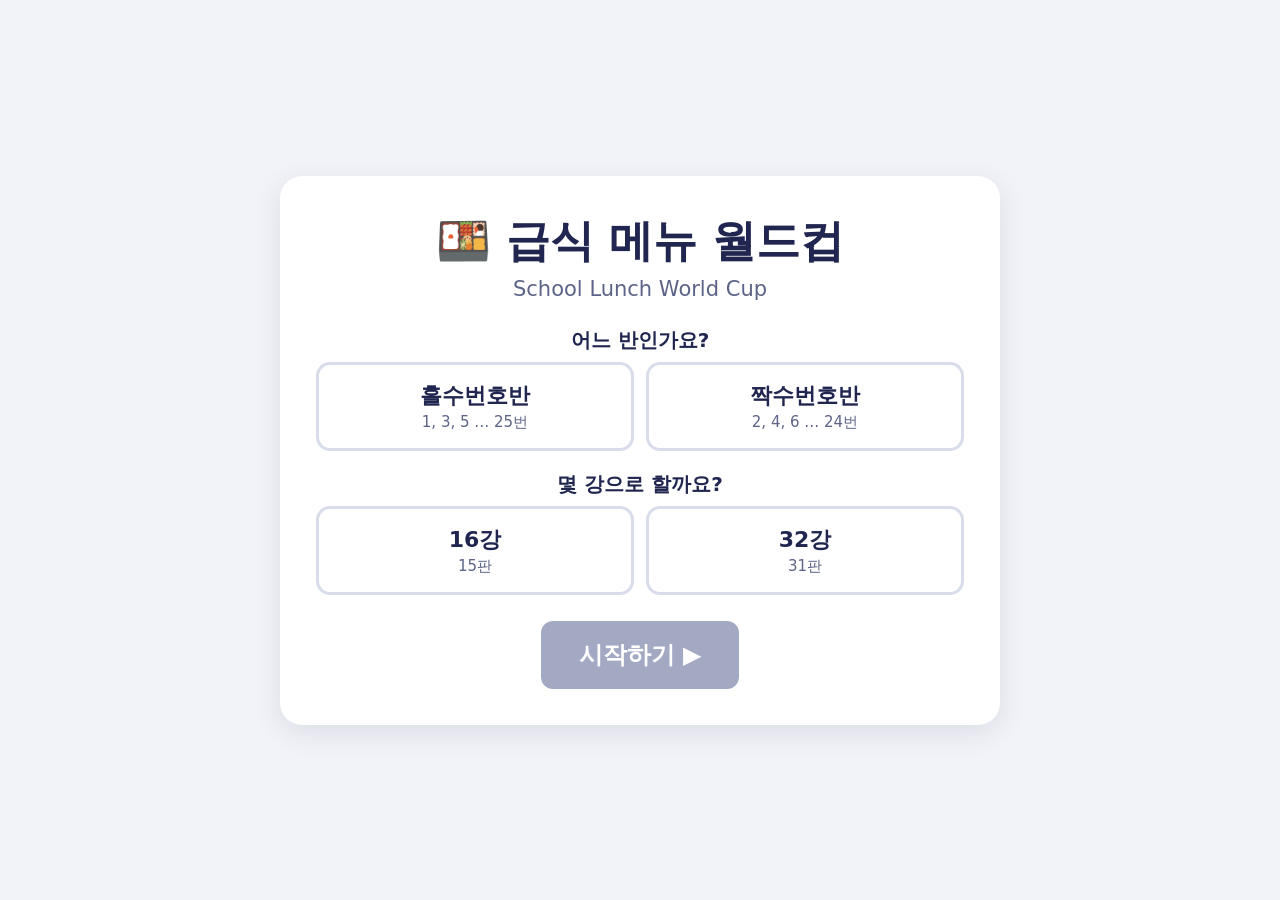
==== lunch-worldcup/index.html @ e03de7b4 "Add the school lunch world cup game Co-Authored-By: Claude Opus 5.5 <noreply@anthropic.com> Claude-S" ====
<!doctype html>
<html lang="ko">
<head>
<meta charset="utf-8">
<meta name="viewport" content="width=device-width, initial-scale=1">
<title>급식 메뉴 월드컵</title>
<style>
  :root {
    --bg: #f2f3f8; --card: #ffffff; --ink: #20264f; --muted: #5d6488; --line: #d9dcea;
    --primary: #343f7c; --accent: #f08a4b; --accent-soft: #fde9dc;
    --one: #2f9e77; --two: #e0662b; --rest: #cfd2df;
  }
  * { box-sizing: border-box; }
  html, body { height: 100%; margin: 0; }
  body {
    background: var(--bg); color: var(--ink);
    font-family: "Pretendard", "Apple SD Gothic Neo", "Malgun Gothic", "Noto Sans KR", system-ui, sans-serif;
  }
  button { font: inherit; color: inherit; cursor: pointer; }
  [hidden] { display: none !important; }
  .screen { min-height: 100vh; }
  .en { font-family: "Segoe UI", "Pretendard", system-ui, sans-serif; }

  .btn {
    padding: 12px 22px; border: 2px solid var(--line); border-radius: 12px;
    background: var(--card); font-weight: 700; font-size: 18px;
  }
  .btn:hover { border-color: var(--primary); }
  .btn:focus-visible, .chip:focus-visible, .food:focus-visible, .opt:focus-visible { outline: 4px solid var(--accent); outline-offset: 2px; }
  .btn.primary { background: var(--primary); border-color: var(--primary); color: #fff; }
  .btn.big { font-size: 24px; padding: 16px 36px; }
  .btn.small { font-size: 15px; padding: 7px 12px; border-radius: 9px; }
  .btn:disabled { opacity: .45; cursor: not-allowed; }

  /* 시작 화면 */
  #setup { display: flex; align-items: center; justify-content: center; padding: 24px; }
  .setup-box { width: min(720px, 100%); background: var(--card); border-radius: 22px; padding: 36px; box-shadow: 0 8px 28px rgba(32, 38, 79, .1); text-align: center; }
  .setup-box h1 { margin: 0; font-size: 44px; }
  .setup-box .tag { margin: 6px 0 26px; font-size: 21px; color: var(--muted); }
  .setup-q { margin: 20px 0 8px; font-weight: 800; font-size: 20px; }
  .opts { display: grid; grid-template-columns: 1fr 1fr; gap: 12px; }
  .opt { padding: 16px 10px; border: 3px solid var(--line); border-radius: 14px; background: var(--card); font-size: 22px; font-weight: 800; }
  .opt small { display: block; margin-top: 2px; font-size: 15px; font-weight: 500; color: var(--muted); }
  .opt.on { border-color: var(--primary); background: #e8eaf5; }
  .setup-go { margin-top: 26px; display: flex; gap: 12px; justify-content: center; flex-wrap: wrap; }

  /* 경기 화면 */
  #match { height: 100vh; min-height: 560px; display: grid; grid-template-rows: auto minmax(0, 1fr) auto; }
  .top { display: grid; grid-template-columns: 1fr auto 1fr; align-items: center; gap: 12px; padding: 12px 22px 4px; }
  .round { justify-self: start; padding: 7px 16px; border-radius: 999px; background: var(--primary); color: #fff; font-weight: 800; font-size: clamp(16px, 2.2vh, 22px); }
  .prompt { margin: 0; font-size: clamp(32px, 6.2vh, 62px); font-weight: 800; letter-spacing: -.5px; white-space: nowrap; }
  .tools { justify-self: end; display: flex; gap: 8px; }

  .arena { display: grid; grid-template-columns: minmax(0, 1fr) auto minmax(0, 1fr); align-items: stretch; gap: 14px; padding: 8px 22px; min-height: 0; }
  .food {
    display: flex; flex-direction: column; min-height: 0; padding: 0; overflow: hidden;
    border: 5px solid transparent; border-radius: 22px; background: var(--card);
    box-shadow: 0 6px 18px rgba(32, 38, 79, .1); transition: transform .15s, opacity .2s, border-color .15s;
  }
  .food:hover:not(:disabled) { border-color: var(--accent); }
  .food .pic { flex: 1; min-height: 0; display: flex; align-items: center; justify-content: center; background: var(--accent-soft); overflow: hidden; }
  .food .pic img { width: 100%; height: 100%; object-fit: cover; display: block; }
  .food .emoji { font-size: clamp(90px, 30vh, 300px); line-height: 1; }
  .food .names { padding: 8px 10px 10px; }
  .food .name-en { display: block; font-size: clamp(26px, 5vh, 48px); font-weight: 800; line-height: 1.15; }
  .food .name-ko { display: block; font-size: clamp(17px, 2.8vh, 26px); color: var(--muted); font-weight: 600; }
  .food.win { border-color: var(--accent); transform: scale(1.02); }
  .food.lose { opacity: .25; }
  .vs { align-self: center; font-size: clamp(26px, 5vh, 46px); font-weight: 900; color: var(--accent); }

  .saybar { text-align: center; font-size: clamp(18px, 3vh, 28px); font-weight: 800; padding: 2px 10px 8px; min-height: 1.6em; }
  .saybar .hint { color: var(--muted); font-weight: 600; }

  .score-area { background: var(--card); border-top: 1px solid var(--line); padding: 8px 22px 12px; }
  .score-head { display: flex; flex-wrap: wrap; gap: 4px 20px; justify-content: center; font-size: clamp(14px, 2vh, 18px); color: var(--muted); margin-bottom: 7px; }
  .score-head b { color: var(--ink); }
  .chips { display: grid; grid-auto-flow: column; grid-auto-columns: minmax(0, 1fr); gap: 7px; }
  .chip {
    position: relative; min-height: clamp(50px, 8.6vh, 78px); padding: 2px; border: 3px solid var(--line); border-radius: 12px;
    background: var(--card); font-weight: 800; display: flex; flex-direction: column; align-items: center; justify-content: center; line-height: 1.1;
  }
  .chip .no { font-size: clamp(21px, 3.8vh, 34px); }
  .chip .pts { font-size: clamp(12px, 1.8vh, 16px); font-weight: 600; color: var(--muted); }
  .chip.one { background: var(--one); border-color: var(--one); color: #fff; }
  .chip.two { background: var(--two); border-color: var(--two); color: #fff; }
  .chip.one .pts, .chip.two .pts { color: #fff; }
  .chip.rest { background: var(--rest); border-color: var(--rest); color: var(--muted); cursor: not-allowed; }

  /* 우승 메뉴 */
  #champion { display: flex; flex-direction: column; align-items: center; justify-content: center; gap: 10px; padding: 20px; text-align: center; }
  #champion .label { margin: 0; font-size: clamp(26px, 5vh, 44px); font-weight: 800; color: var(--accent); }
  #champion .big { font-size: clamp(120px, 38vh, 340px); line-height: 1.05; }
  #champion .pic { width: min(70vw, 620px); height: 48vh; border-radius: 22px; overflow: hidden; }
  #champion .pic img { width: 100%; height: 100%; object-fit: cover; display: block; }
  #champion h2 { margin: 0; font-size: clamp(40px, 8vh, 76px); }
  #champion .ko { margin: 0 0 14px; font-size: clamp(20px, 3.6vh, 32px); color: var(--muted); font-weight: 700; }

  /* 점수 결과 */
  #results { padding: 22px; max-width: 1040px; margin: 0 auto; }
  #results h1 { margin: 0; font-size: 38px; text-align: center; }
  .res-sub { text-align: center; color: var(--muted); font-size: 19px; margin: 4px 0 16px; }
  .podium { display: grid; grid-template-columns: 1fr 1.2fr 1fr; gap: 12px; align-items: end; margin-bottom: 18px; }
  .pod { background: var(--card); border-radius: 16px; padding: 14px 8px; text-align: center; box-shadow: 0 4px 14px rgba(32, 38, 79, .08); }
  .pod.first { background: var(--accent-soft); padding: 22px 8px; }
  .pod .rank { font-size: 20px; font-weight: 800; color: var(--muted); }
  .pod .who { font-size: 34px; font-weight: 900; margin: 3px 0; }
  .pod.first .who { font-size: 46px; }
  .pod .val { font-size: 18px; font-weight: 700; }
  .most { text-align: center; font-size: 21px; font-weight: 800; background: var(--card); border-radius: 12px; padding: 11px; margin-bottom: 14px; }
  table { width: 100%; border-collapse: collapse; background: var(--card); border-radius: 12px; overflow: hidden; font-size: 19px; }
  th, td { padding: 8px 10px; text-align: center; border-bottom: 1px solid var(--line); }
  th { background: var(--primary); color: #fff; font-size: 17px; }
  tr.zero td { color: var(--muted); }
  .res-go { display: flex; justify-content: center; gap: 12px; margin: 18px 0; flex-wrap: wrap; }
</style>
</head>
<body>

<section class="screen" id="setup">
  <div class="setup-box">
    <h1>🍱 급식 메뉴 월드컵</h1>
    <p class="tag en">School Lunch World Cup</p>
    <p class="setup-q">어느 반인가요?</p>
    <div class="opts" id="classOpts">
      <button type="button" class="opt" data-v="odd">홀수번호반<small>1, 3, 5 … 25번</small></button>
      <button type="button" class="opt" data-v="even">짝수번호반<small>2, 4, 6 … 24번</small></button>
    </div>
    <p class="setup-q">몇 강으로 할까요?</p>
    <div class="opts" id="sizeOpts">
      <button type="button" class="opt" data-v="16">16강<small>15판</small></button>
      <button type="button" class="opt" data-v="32">32강<small>31판</small></button>
    </div>
    <div class="setup-go">
      <button type="button" class="btn big" id="resumeBtn" hidden>이어서 하기</button>
      <button type="button" class="btn primary big" id="startBtn" disabled>시작하기 ▶</button>
    </div>
  </div>
</section>

<section class="screen" id="match" hidden>
  <header class="top">
    <div class="round" id="roundLabel"></div>
    <h1 class="prompt en">Which do you like more?</h1>
    <div class="tools">
      <button type="button" class="btn small" id="undoBtn">↩ 되돌리기</button>
      <button type="button" class="btn small" id="endBtn">결과 보기</button>
    </div>
  </header>
  <div>
    <div class="arena" style="height:calc(100% - 3.2em)">
      <button type="button" class="food" id="foodA"></button>
      <div class="vs en">VS</div>
      <button type="button" class="food" id="foodB"></button>
    </div>
    <div class="saybar en" id="saybar"></div>
  </div>
  <div class="score-area">
    <div class="score-head">
      <span><b>1번 누르기</b> 1점</span>
      <span><b>2번 누르기</b> 이유까지 2점</span>
      <span><b>3번 누르기</b> 취소</span>
      <span>회색 번호는 이번 판 쉬어요</span>
    </div>
    <div class="chips" id="chips"></div>
  </div>
</section>

<section class="screen" id="champion" hidden>
  <p class="label en">Our No. 1 lunch is…</p>
  <div id="champPic"></div>
  <h2 class="en" id="champName"></h2>
  <p class="ko" id="champKo"></p>
  <button type="button" class="btn primary big" id="toResults">점수 결과 보기 ▶</button>
</section>

<section class="screen" id="results" hidden>
  <h1>🏆 오늘의 점수</h1>
  <p class="res-sub" id="resSub"></p>
  <div class="podium" id="podium"></div>
  <div class="most" id="most"></div>
  <table>
    <thead><tr><th>순위</th><th>번호</th><th>총점</th><th>대답 횟수</th><th>이유까지 말한 횟수</th></tr></thead>
    <tbody id="scoreRows"></tbody>
  </table>
  <div class="res-go">
    <button type="button" class="btn big" id="backGame" hidden>◀ 게임으로 돌아가기</button>
    <button type="button" class="btn primary big" id="newGame">새 게임</button>
  </div>
</section>

<script>
/*
 * 메뉴 32개. img에 사진(파일 경로 또는 data: 주소)을 넣으면 이모지 대신 사진이 나온다.
 * school: 학교 급식표에 나온 메뉴인지 표시.
 */
const FOODS = [
  { en: 'jeyuk-bokkeum', ko: '제육볶음', emoji: '🥘', school: true },
  { en: 'sweet and sour pork', ko: '탕수육', emoji: '🍖', school: true },
  { en: 'pork cutlet', ko: '돈가스', emoji: '🍛', school: true },
  { en: 'grilled pork ribs', ko: '돼지갈비구이', emoji: '🍖', school: true },
  { en: 'jjimdak', ko: '찜닭', emoji: '🍗', school: true },
  { en: 'dakgalbi', ko: '닭갈비', emoji: '🍳', school: true },
  { en: 'samgyeopsal', ko: '삼겹살구이', emoji: '🥓', school: true },
  { en: 'bulgogi', ko: '불고기', emoji: '🥩', school: true },
  { en: 'hot wings', ko: '핫윙', emoji: '🌶️', school: true },
  { en: 'pa-dak', ko: '파닭', emoji: '🍗', school: true },
  { en: 'jajangmyeon', ko: '자장면', emoji: '🍜', school: true },
  { en: 'jjamppong', ko: '짬뽕', emoji: '🍲', school: true },
  { en: 'malatang', ko: '마라탕', emoji: '🥵', school: true },
  { en: 'rosé pasta', ko: '로제스파게티', emoji: '🍝', school: true },
  { en: 'rice noodles', ko: '쌀국수', emoji: '🍜', school: true },
  { en: 'jjolmyeon', ko: '쫄면', emoji: '🍜', school: true },
  { en: 'kimchi fried rice', ko: '김치볶음밥', emoji: '🍚', school: true },
  { en: 'curry rice', ko: '카레라이스', emoji: '🍛', school: true },
  { en: 'bibimbap', ko: '비빔밥', emoji: '🥗', school: true },
  { en: 'cheese tteokbokki', ko: '치즈떡볶이', emoji: '🧀', school: true },
  { en: 'rice cake skewers', ko: '떡꼬치', emoji: '🍡', school: true },
  { en: 'fried dumplings', ko: '군만두', emoji: '🥟', school: true },
  { en: 'guobaorou', ko: '꿔바로우', emoji: '🍤', school: true },
  { en: 'mala xiangguo', ko: '마라샹궈', emoji: '🔥', school: true },
  { en: 'gambas', ko: '감바스', emoji: '🍤', school: true },
  { en: 'ice cream', ko: '아이스크림', emoji: '🍨', school: true },
  { en: 'pizza', ko: '피자', emoji: '🍕', school: false },
  { en: 'hamburger', ko: '햄버거', emoji: '🍔', school: false },
  { en: 'fried chicken', ko: '프라이드치킨', emoji: '🍗', school: false },
  { en: 'ramyeon', ko: '라면', emoji: '🍜', school: false },
  { en: 'sushi', ko: '초밥', emoji: '🍣', school: false },
  { en: 'tanghulu', ko: '탕후루', emoji: '🍓', school: false },
];

const STORE_KEY = 'lunch_worldcup_v1';
const MAX_NO = 25;
const SHOW_MS = 1300; // 고른 뒤 "I like ~ more!"를 보여 주는 시간

const $ = s => document.querySelector(s);
const $$ = s => [...document.querySelectorAll(s)];
const esc = s => String(s).replace(/[&<>"']/g, c => ({ '&': '&amp;', '<': '&lt;', '>': '&gt;', '"': '&quot;', "'": '&#39;' }[c]));

function shuffle(list) {
  const a = [...list];
  for (let i = a.length - 1; i > 0; i--) {
    const j = Math.floor(Math.random() * (i + 1));
    [a[i], a[j]] = [a[j], a[i]];
  }
  return a;
}

const setup = { cls: null, size: null };
let S = null;        // 진행 중인 게임
let history = [];    // 되돌리기용 이전 상태
let busy = false;    // 고른 뒤 다음 판으로 넘어가는 중

function newGame() {
  const numbers = [];
  for (let n = setup.cls === 'odd' ? 1 : 2; n <= MAX_NO; n += 2) numbers.push(n);
  const all = shuffle(FOODS.map((_, i) => i));
  return {
    cls: setup.cls, size: Number(setup.size), numbers,
    current: all.slice(0, Number(setup.size)), // 이번 라운드 후보 (둘씩 대결)
    index: 0,            // 이번 라운드의 몇 번째 판인지 (0부터)
    winners: [],         // 다음 라운드로 올라간 후보
    pick: null,          // 이번 판 점수 { no, pts }
    resting: null,       // 이번 판 쉬는 번호
    log: [],             // 지난 판 점수 [{ no, pts }]
    champion: null,
  };
}

function save() {
  try { localStorage.setItem(STORE_KEY, JSON.stringify(S)); } catch (e) { /* 저장 못 해도 진행 */ }
}
function load() {
  try {
    const v = JSON.parse(localStorage.getItem(STORE_KEY));
    return v && Array.isArray(v.current) && Array.isArray(v.numbers) ? v : null;
  } catch (e) { return null; }
}
function clearSave() {
  try { localStorage.removeItem(STORE_KEY); } catch (e) { /* 무시 */ }
}
const snapshot = () => JSON.stringify(S);

function show(id) {
  ['setup', 'match', 'champion', 'results'].forEach(x => { $('#' + x).hidden = x !== id; });
  window.scrollTo(0, 0);
}

function roundName(n) {
  return n === 2 ? '결승' : n === 4 ? '4강' : `${n}강`;
}

function picHtml(f) {
  return f.img
    ? `<img src="${esc(f.img)}" alt="${esc(f.ko)}">`
    : `<span class="emoji" aria-hidden="true">${f.emoji}</span>`;
}

function renderFood(el, f) {
  el.className = 'food';
  el.disabled = false;
  el.setAttribute('aria-label', `${f.en}, ${f.ko}`);
  el.innerHTML = `<span class="pic">${picHtml(f)}</span>
    <span class="names"><span class="name-en en">${esc(f.en)}</span><span class="name-ko">${esc(f.ko)}</span></span>`;
}

function totals() {
  const t = new Map(S.numbers.map(n => [n, { no: n, score: 0, answers: 0, reasons: 0 }]));
  S.log.forEach(x => {
    const r = t.get(x.no);
    r.score += x.pts;
    r.answers += 1;
    if (x.pts === 2) r.reasons += 1;
  });
  return t;
}

function renderChips() {
  const t = totals();
  const box = $('#chips');
  box.innerHTML = S.numbers.map(n => {
    const picked = S.pick && S.pick.no === n ? S.pick.pts : 0;
    const rest = S.resting === n;
    const now = t.get(n).score + picked;
    const cls = rest ? 'rest' : picked === 1 ? 'one' : picked === 2 ? 'two' : '';
    const note = rest ? '쉼' : picked ? `+${picked}점` : `${now}점`;
    return `<button type="button" class="chip ${cls}" data-no="${n}" aria-disabled="${rest}">
      <span class="no">${n}</span><span class="pts">${note}</span></button>`;
  }).join('');
}

function renderMatch() {
  const n = S.current.length;
  $('#roundLabel').textContent = n === 2 ? '결승' : `${roundName(n)} ${S.index + 1}/${n / 2}`;
  renderFood($('#foodA'), FOODS[S.current[S.index * 2]]);
  renderFood($('#foodB'), FOODS[S.current[S.index * 2 + 1]]);
  $('#saybar').innerHTML = '<span class="hint">I like ___ more because it\'s ___.</span>';
  $('#undoBtn').disabled = history.length === 0;
  renderChips();
  show('match');
}

/** 번호 칸: 1점 → 2점 → 취소. 다른 번호를 누르면 그 번호로 바뀜 */
$('#chips').addEventListener('click', e => {
  const b = e.target.closest('.chip');
  if (!b || busy) return;
  const no = Number(b.dataset.no);
  if (no === S.resting) return;
  history.push(snapshot());
  if (!S.pick || S.pick.no !== no) S.pick = { no, pts: 1 };
  else if (S.pick.pts === 1) S.pick = { no, pts: 2 };
  else S.pick = null;
  $('#undoBtn').disabled = false;
  save();
  renderChips();
});

function choose(side) {
  if (busy) return;
  busy = true;
  history.push(snapshot());
  const pos = S.index * 2 + side;
  const food = FOODS[S.current[pos]];
  const [win, lose] = side === 0 ? [$('#foodA'), $('#foodB')] : [$('#foodB'), $('#foodA')];
  win.classList.add('win');
  lose.classList.add('lose');
  win.disabled = lose.disabled = true;
  $('#saybar').textContent = `I like ${food.en} more!`;

  S.winners.push(S.current[pos]);
  const scorer = S.pick;
  if (scorer) S.log.push(scorer);
  S.resting = scorer ? scorer.no : null;
  S.pick = null;
  S.index += 1;
  if (S.index * 2 >= S.current.length) {
    if (S.winners.length === 1) S.champion = S.winners[0];
    else { S.current = shuffle(S.winners); S.winners = []; S.index = 0; }
  }
  save();
  setTimeout(() => {
    busy = false;
    if (S.champion !== null) renderChampion();
    else renderMatch();
  }, SHOW_MS);
}
$('#foodA').addEventListener('click', () => choose(0));
$('#foodB').addEventListener('click', () => choose(1));

$('#undoBtn').addEventListener('click', () => {
  if (busy || !history.length) return;
  S = JSON.parse(history.pop());
  save();
  renderMatch();
});

function renderChampion() {
  const f = FOODS[S.champion];
  $('#champPic').className = f.img ? 'pic' : 'big';
  $('#champPic').innerHTML = picHtml(f);
  $('#champName').textContent = f.en;
  $('#champKo').textContent = f.ko;
  show('champion');
}

/** 동점이면 같은 등수 (1, 1, 3 …) */
function ranked() {
  const rows = [...totals().values()].sort((a, b) => b.score - a.score || b.answers - a.answers || a.no - b.no);
  rows.forEach((r, i) => {
    const prev = rows[i - 1];
    r.rank = prev && prev.score === r.score ? prev.rank : i + 1;
  });
  return rows;
}

function renderResults(fromGame) {
  const rows = ranked();
  const champ = S.champion !== null ? FOODS[S.champion] : null;
  $('#resSub').textContent = `${S.cls === 'odd' ? '홀수번호반' : '짝수번호반'} · ${S.size}강 · ${S.log.length}번 대답`
    + (champ ? ` · 1등 메뉴: ${champ.ko}` : ' · 게임 진행 중');
  const pod = (rank, cls) => {
    const list = rows.filter(r => r.rank === rank && r.score > 0);
    if (!list.length) return '<div></div>'; // 동점으로 건너뛴 등수는 비워 둠
    return `<div class="pod ${cls}"><div class="rank">${rank}등</div>
      <div class="who">${list.map(r => `${r.no}번`).join(', ')}</div><div class="val">${list[0].score}점</div></div>`;
  };
  $('#podium').innerHTML = pod(2, '') + pod(1, 'first') + pod(3, '');
  const maxA = Math.max(0, ...rows.map(r => r.answers));
  $('#most').textContent = maxA
    ? `가장 많이 대답한 번호: ${rows.filter(r => r.answers === maxA).sort((a, b) => a.no - b.no).map(r => `${r.no}번`).join(', ')} (${maxA}번)`
    : '아직 점수를 받은 번호가 없어요.';
  $('#scoreRows').innerHTML = rows.map(r => `<tr class="${r.score ? '' : 'zero'}">
    <td>${r.score ? r.rank : '-'}</td><td>${r.no}번</td><td>${r.score}점</td><td>${r.answers}번</td><td>${r.reasons}번</td></tr>`).join('');
  $('#backGame').hidden = !fromGame;
  show('results');
}
$('#toResults').addEventListener('click', () => renderResults(false));
$('#endBtn').addEventListener('click', () => { if (!busy) renderResults(true); });
$('#backGame').addEventListener('click', renderMatch);

$('#newGame').addEventListener('click', () => {
  if (S && S.champion === null && !confirm('진행 중인 게임을 끝내고 새 게임을 만들까요?')) return;
  S = null;
  history = [];
  clearSave();
  $('#resumeBtn').hidden = true;
  show('setup');
});

/* 시작 화면 */
function bindOpts(box, key) {
  $$(box + ' .opt').forEach(b => b.addEventListener('click', () => {
    setup[key] = b.dataset.v;
    $$(box + ' .opt').forEach(x => x.classList.toggle('on', x === b));
    $('#startBtn').disabled = !(setup.cls && setup.size);
  }));
}
bindOpts('#classOpts', 'cls');
bindOpts('#sizeOpts', 'size');

$('#startBtn').addEventListener('click', () => {
  S = newGame();
  history = [];
  save();
  renderMatch();
});
$('#resumeBtn').addEventListener('click', () => {
  S = load();
  history = [];
  if (S.champion !== null) renderChampion();
  else renderMatch();
});

/* 키보드: ← → 로 메뉴 고르기 */
document.addEventListener('keydown', e => {
  if ($('#match').hidden) return;
  if (e.key === 'ArrowLeft') choose(0);
  if (e.key === 'ArrowRight') choose(1);
});

const saved = load();
if (saved) $('#resumeBtn').hidden = false;
</script>
</body>
</html>
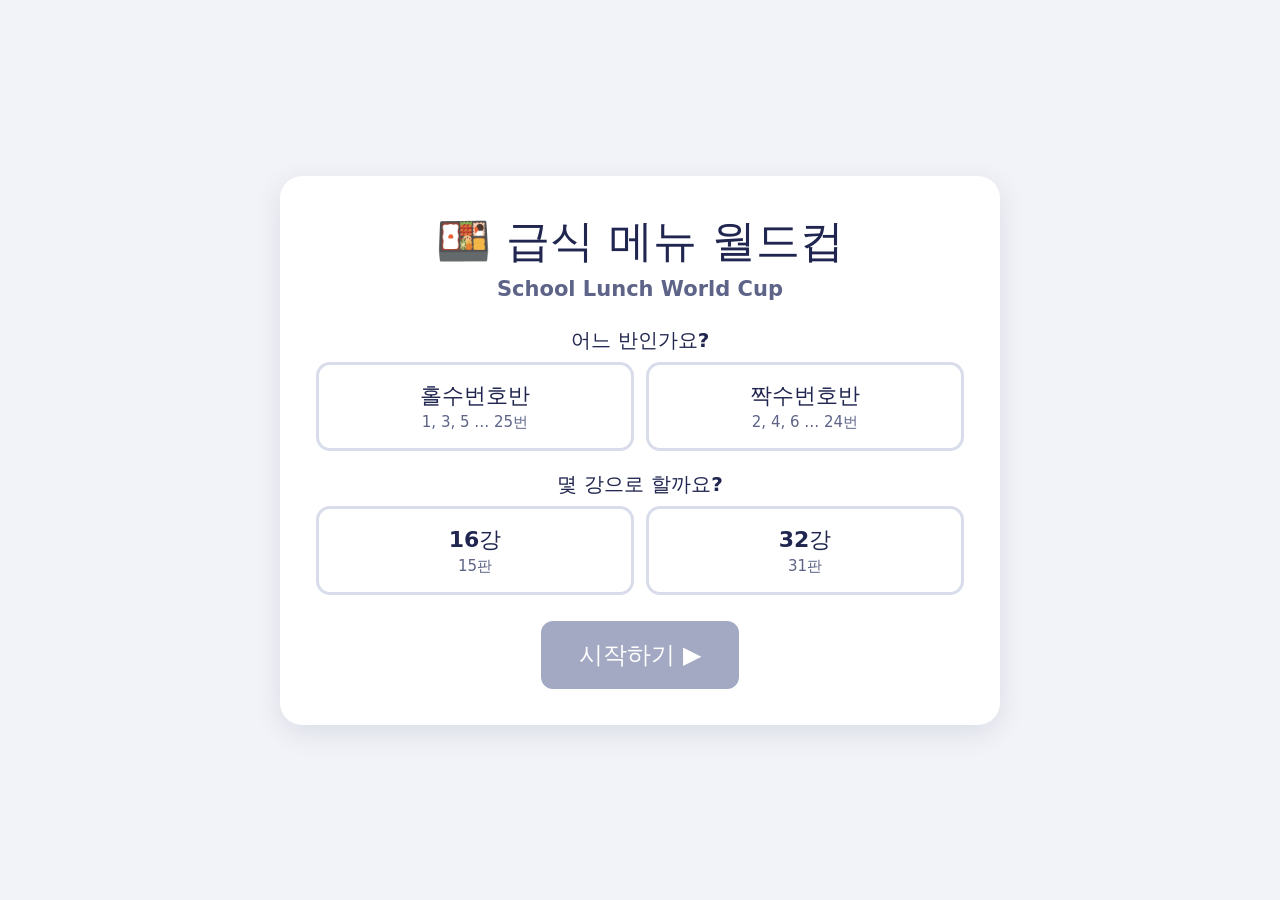
==== commit 20215c88: "Add an intro, pick sound, opening voice, and new fonts to the world cup Co-Authored-By: Claude Opus " ====
--- a/lunch-worldcup/index.html
+++ b/lunch-worldcup/index.html
@@ -4,7 +4,10 @@
 <meta charset="utf-8">
 <meta name="viewport" content="width=device-width, initial-scale=1">
 <title>급식 메뉴 월드컵</title>
+<link rel="stylesheet" href="fonts/jua.css">
 <style>
+  @font-face { font-family: 'Fredoka'; font-weight: 600; font-display: swap; src: url(fonts/fredoka-latin-600-normal.woff2) format('woff2'); }
+  @font-face { font-family: 'Fredoka'; font-weight: 700; font-display: swap; src: url(fonts/fredoka-latin-700-normal.woff2) format('woff2'); }
   :root {
     --bg: #f2f3f8; --card: #ffffff; --ink: #20264f; --muted: #5d6488; --line: #d9dcea;
     --primary: #343f7c; --accent: #f08a4b; --accent-soft: #fde9dc;
@@ -14,12 +17,14 @@
   html, body { height: 100%; margin: 0; }
   body {
     background: var(--bg); color: var(--ink);
-    font-family: "Pretendard", "Apple SD Gothic Neo", "Malgun Gothic", "Noto Sans KR", system-ui, sans-serif;
+    font-family: "Fredoka", "Jua", "Apple SD Gothic Neo", "Malgun Gothic", "Noto Sans KR", system-ui, sans-serif;
+    font-weight: 600;
+    font-synthesis: none; /* 주아체는 굵기가 하나뿐이라 가짜 굵게를 막음 */
   }
   button { font: inherit; color: inherit; cursor: pointer; }
   [hidden] { display: none !important; }
   .screen { min-height: 100vh; }
-  .en { font-family: "Segoe UI", "Pretendard", system-ui, sans-serif; }
+  .en { font-family: "Fredoka", "Segoe UI", system-ui, sans-serif; }
 
   .btn {
     padding: 12px 22px; border: 2px solid var(--line); border-radius: 12px;
@@ -37,18 +42,35 @@
   .setup-box { width: min(720px, 100%); background: var(--card); border-radius: 22px; padding: 36px; box-shadow: 0 8px 28px rgba(32, 38, 79, .1); text-align: center; }
   .setup-box h1 { margin: 0; font-size: 44px; }
   .setup-box .tag { margin: 6px 0 26px; font-size: 21px; color: var(--muted); }
-  .setup-q { margin: 20px 0 8px; font-weight: 800; font-size: 20px; }
+  .setup-q { margin: 20px 0 8px; font-weight: 700; font-size: 20px; }
   .opts { display: grid; grid-template-columns: 1fr 1fr; gap: 12px; }
-  .opt { padding: 16px 10px; border: 3px solid var(--line); border-radius: 14px; background: var(--card); font-size: 22px; font-weight: 800; }
+  .opt { padding: 16px 10px; border: 3px solid var(--line); border-radius: 14px; background: var(--card); font-size: 22px; font-weight: 700; }
   .opt small { display: block; margin-top: 2px; font-size: 15px; font-weight: 500; color: var(--muted); }
   .opt.on { border-color: var(--primary); background: #e8eaf5; }
   .setup-go { margin-top: 26px; display: flex; gap: 12px; justify-content: center; flex-wrap: wrap; }
 
+  /* 인트로 */
+  #intro {
+    position: relative; overflow: hidden; display: flex; flex-direction: column; align-items: center; justify-content: center;
+    gap: 14px; padding: 24px; text-align: center; color: #fff; background: var(--primary);
+  }
+  #intro .bits { position: absolute; inset: 0; pointer-events: none; }
+  #intro .bit { position: absolute; top: -12vh; font-size: clamp(38px, 8vh, 74px); opacity: .5; animation: fall linear infinite; }
+  @keyframes fall { to { transform: translateY(125vh) rotate(300deg); } }
+  #intro > :not(.bits) { position: relative; }
+  #intro .badge { padding: 8px 22px; border-radius: 999px; background: var(--accent); font-size: clamp(20px, 3.6vh, 32px); }
+  #intro h1 { margin: 0; font-size: clamp(50px, 12vh, 118px); font-weight: 400; line-height: 1.15; animation: pop .6s ease-out both; }
+  #intro h1 span { display: block; }
+  #intro .sub { margin: 0 0 12px; font-size: clamp(24px, 4.6vh, 42px); }
+  @keyframes pop { from { transform: scale(.7); opacity: 0; } to { transform: scale(1); opacity: 1; } }
+  #introGo { border-color: #fff; color: var(--primary); }
+  @media (prefers-reduced-motion: reduce) { #intro .bit, #intro h1 { animation: none; } #intro .bit { top: auto; } }
+
   /* 경기 화면 */
   #match { height: 100vh; min-height: 560px; display: grid; grid-template-rows: auto minmax(0, 1fr) auto; }
   .top { display: grid; grid-template-columns: 1fr auto 1fr; align-items: center; gap: 12px; padding: 12px 22px 4px; }
-  .round { justify-self: start; padding: 7px 16px; border-radius: 999px; background: var(--primary); color: #fff; font-weight: 800; font-size: clamp(16px, 2.2vh, 22px); }
-  .prompt { margin: 0; font-size: clamp(32px, 6.2vh, 62px); font-weight: 800; letter-spacing: -.5px; white-space: nowrap; }
+  .round { justify-self: start; padding: 7px 16px; border-radius: 999px; background: var(--primary); color: #fff; font-weight: 700; font-size: clamp(16px, 2.2vh, 22px); }
+  .prompt { margin: 0; font-size: clamp(32px, 6.2vh, 62px); font-weight: 700; letter-spacing: -.5px; white-space: nowrap; }
   .tools { justify-self: end; display: flex; gap: 8px; }
 
   .arena { display: grid; grid-template-columns: minmax(0, 1fr) auto minmax(0, 1fr); align-items: stretch; gap: 14px; padding: 8px 22px; min-height: 0; }
@@ -62,13 +84,13 @@
   .food .pic img { width: 100%; height: 100%; object-fit: cover; display: block; }
   .food .emoji { font-size: clamp(90px, 30vh, 300px); line-height: 1; }
   .food .names { padding: 8px 10px 10px; }
-  .food .name-en { display: block; font-size: clamp(26px, 5vh, 48px); font-weight: 800; line-height: 1.15; }
+  .food .name-en { display: block; font-size: clamp(26px, 5vh, 48px); font-weight: 700; line-height: 1.15; }
   .food .name-ko { display: block; font-size: clamp(17px, 2.8vh, 26px); color: var(--muted); font-weight: 600; }
   .food.win { border-color: var(--accent); transform: scale(1.02); }
   .food.lose { opacity: .25; }
-  .vs { align-self: center; font-size: clamp(26px, 5vh, 46px); font-weight: 900; color: var(--accent); }
-
-  .saybar { text-align: center; font-size: clamp(18px, 3vh, 28px); font-weight: 800; padding: 2px 10px 8px; min-height: 1.6em; }
+  .vs { align-self: center; font-size: clamp(26px, 5vh, 46px); font-weight: 700; color: var(--accent); }
+
+  .saybar { text-align: center; font-size: clamp(18px, 3vh, 28px); font-weight: 700; padding: 2px 10px 8px; min-height: 1.6em; }
   .saybar .hint { color: var(--muted); font-weight: 600; }
 
   .score-area { background: var(--card); border-top: 1px solid var(--line); padding: 8px 22px 12px; }
@@ -77,7 +99,7 @@
   .chips { display: grid; grid-auto-flow: column; grid-auto-columns: minmax(0, 1fr); gap: 7px; }
   .chip {
     position: relative; min-height: clamp(50px, 8.6vh, 78px); padding: 2px; border: 3px solid var(--line); border-radius: 12px;
-    background: var(--card); font-weight: 800; display: flex; flex-direction: column; align-items: center; justify-content: center; line-height: 1.1;
+    background: var(--card); font-weight: 700; display: flex; flex-direction: column; align-items: center; justify-content: center; line-height: 1.1;
   }
   .chip .no { font-size: clamp(21px, 3.8vh, 34px); }
   .chip .pts { font-size: clamp(12px, 1.8vh, 16px); font-weight: 600; color: var(--muted); }
@@ -88,7 +110,7 @@
 
   /* 우승 메뉴 */
   #champion { display: flex; flex-direction: column; align-items: center; justify-content: center; gap: 10px; padding: 20px; text-align: center; }
-  #champion .label { margin: 0; font-size: clamp(26px, 5vh, 44px); font-weight: 800; color: var(--accent); }
+  #champion .label { margin: 0; font-size: clamp(26px, 5vh, 44px); font-weight: 700; color: var(--accent); }
   #champion .big { font-size: clamp(120px, 38vh, 340px); line-height: 1.05; }
   #champion .pic { width: min(70vw, 620px); height: 48vh; border-radius: 22px; overflow: hidden; }
   #champion .pic img { width: 100%; height: 100%; object-fit: cover; display: block; }
@@ -102,11 +124,11 @@
   .podium { display: grid; grid-template-columns: 1fr 1.2fr 1fr; gap: 12px; align-items: end; margin-bottom: 18px; }
   .pod { background: var(--card); border-radius: 16px; padding: 14px 8px; text-align: center; box-shadow: 0 4px 14px rgba(32, 38, 79, .08); }
   .pod.first { background: var(--accent-soft); padding: 22px 8px; }
-  .pod .rank { font-size: 20px; font-weight: 800; color: var(--muted); }
-  .pod .who { font-size: 34px; font-weight: 900; margin: 3px 0; }
+  .pod .rank { font-size: 20px; font-weight: 700; color: var(--muted); }
+  .pod .who { font-size: 34px; font-weight: 700; margin: 3px 0; }
   .pod.first .who { font-size: 46px; }
   .pod .val { font-size: 18px; font-weight: 700; }
-  .most { text-align: center; font-size: 21px; font-weight: 800; background: var(--card); border-radius: 12px; padding: 11px; margin-bottom: 14px; }
+  .most { text-align: center; font-size: 21px; font-weight: 700; background: var(--card); border-radius: 12px; padding: 11px; margin-bottom: 14px; }
   table { width: 100%; border-collapse: collapse; background: var(--card); border-radius: 12px; overflow: hidden; font-size: 19px; }
   th, td { padding: 8px 10px; text-align: center; border-bottom: 1px solid var(--line); }
   th { background: var(--primary); color: #fff; font-size: 17px; }
@@ -135,6 +157,14 @@
       <button type="button" class="btn primary big" id="startBtn" disabled>시작하기 ▶</button>
     </div>
   </div>
+</section>
+
+<section class="screen" id="intro" hidden>
+  <div class="bits" id="bits" aria-hidden="true"></div>
+  <div class="badge" id="introBadge"></div>
+  <h1><span>우리의</span><span>급식 메뉴 월드컵!</span></h1>
+  <p class="sub en">Our School Lunch World Cup</p>
+  <button type="button" class="btn big" id="introGo">게임 시작 ▶</button>
 </section>
 
 <section class="screen" id="match" hidden>
@@ -266,6 +296,53 @@
   };
 }
 
+/* 효과음: 파일 없이 브라우저에서 바로 만든다 */
+let audioCtx = null;
+function pickSound() {
+  try {
+    audioCtx = audioCtx || new (window.AudioContext || window.webkitAudioContext)();
+    audioCtx.resume();
+    const t0 = audioCtx.currentTime;
+    [[660, 0], [880, .09], [1320, .18]].forEach(([freq, at]) => {
+      const osc = audioCtx.createOscillator(), gain = audioCtx.createGain();
+      osc.type = 'triangle';
+      osc.frequency.value = freq;
+      gain.gain.setValueAtTime(.0001, t0 + at);
+      gain.gain.exponentialRampToValueAtTime(.3, t0 + at + .015);
+      gain.gain.exponentialRampToValueAtTime(.0001, t0 + at + .26);
+      osc.connect(gain).connect(audioCtx.destination);
+      osc.start(t0 + at);
+      osc.stop(t0 + at + .28);
+    });
+  } catch (e) { /* 소리가 안 나도 게임은 진행 */ }
+}
+
+/* 첫 판 음성: 크롬의 영어 음성으로 읽는다 */
+function sayPrompt() {
+  if (!window.speechSynthesis) return;
+  const u = new SpeechSynthesisUtterance('Which do you like more?!');
+  u.lang = 'en-US';
+  u.rate = .95;
+  const voices = speechSynthesis.getVoices().filter(v => /^en[-_]US/i.test(v.lang));
+  const voice = voices.find(v => /google/i.test(v.name)) || voices[0];
+  if (voice) u.voice = voice;
+  speechSynthesis.cancel();
+  speechSynthesis.speak(u);
+}
+if (window.speechSynthesis) speechSynthesis.getVoices(); // 음성 목록 미리 불러오기
+
+function renderIntro() {
+  $('#introBadge').textContent = `${S.size}강 · ${S.cls === 'odd' ? '홀수번호반' : '짝수번호반'}`;
+  const emojis = shuffle([...new Set(FOODS.map(f => f.emoji))]);
+  $('#bits').innerHTML = emojis.map((e, i) => `<span class="bit" style="left:${(i + .3) / emojis.length * 100}%;
+    animation-duration:${6 + i % 5}s;animation-delay:-${(i * 1.7) % 9}s">${e}</span>`).join('');
+  show('intro');
+}
+$('#introGo').addEventListener('click', () => {
+  renderMatch();
+  sayPrompt();
+});
+
 function save() {
   try { localStorage.setItem(STORE_KEY, JSON.stringify(S)); } catch (e) { /* 저장 못 해도 진행 */ }
 }
@@ -281,7 +358,7 @@
 const snapshot = () => JSON.stringify(S);
 
 function show(id) {
-  ['setup', 'match', 'champion', 'results'].forEach(x => { $('#' + x).hidden = x !== id; });
+  ['setup', 'intro', 'match', 'champion', 'results'].forEach(x => { $('#' + x).hidden = x !== id; });
   window.scrollTo(0, 0);
 }
 
@@ -357,6 +434,7 @@
 function choose(side) {
   if (busy) return;
   busy = true;
+  pickSound();
   history.push(snapshot());
   const pos = S.index * 2 + side;
   const food = FOODS[S.current[pos]];
@@ -461,7 +539,7 @@
   S = newGame();
   history = [];
   save();
-  renderMatch();
+  renderIntro();
 });
 $('#resumeBtn').addEventListener('click', () => {
   S = load();
--- a/lunch-worldcup/fonts/jua.css
+++ b/lunch-worldcup/fonts/jua.css
@@ -0,0 +1,869 @@
+/* jua-[2]-400-normal */
+@font-face {
+  font-family: 'Jua';
+  font-style: normal;
+  font-display: swap;
+  font-weight: 400;
+  src: url(jua-2-400-normal.woff2) format('woff2');
+  unicode-range: U+d723-d728,U+d72a-d733,U+d735-d748,U+d74a-d74f,U+d752-d753,U+d755-d757,U+d75a-d75f,U+d762-d764,U+d766-d768,U+d76a-d76b,U+d76d-d76f,U+d771-d787,U+d789-d78b,U+d78d-d78f,U+d791-d797,U+d79a,U+d79c,U+d79e-d7a3,U+f900-f909,U+f90b-f92e;
+}
+
+/* jua-[3]-400-normal */
+@font-face {
+  font-family: 'Jua';
+  font-style: normal;
+  font-display: swap;
+  font-weight: 400;
+  src: url(jua-3-400-normal.woff2) format('woff2');
+  unicode-range: U+d679-d68b,U+d68e-d69e,U+d6a0,U+d6a2-d6a7,U+d6a9-d6c3,U+d6c6-d6c7,U+d6c9-d6cb,U+d6cd-d6d3,U+d6d5-d6d6,U+d6d8-d6e3,U+d6e5-d6e7,U+d6e9-d6fb,U+d6fd-d717,U+d719-d71f,U+d721-d722;
+}
+
+/* jua-[4]-400-normal */
+@font-face {
+  font-family: 'Jua';
+  font-style: normal;
+  font-display: swap;
+  font-weight: 400;
+  src: url(jua-4-400-normal.woff2) format('woff2');
+  unicode-range: U+d5bc-d5c7,U+d5ca-d5cb,U+d5cd-d5cf,U+d5d1-d5d7,U+d5d9-d5da,U+d5dc,U+d5de-d5e3,U+d5e6-d5e7,U+d5e9-d5eb,U+d5ed-d5f6,U+d5f8,U+d5fa-d5ff,U+d602-d603,U+d605-d607,U+d609-d60f,U+d612-d613,U+d616-d61b,U+d61d-d637,U+d63a-d63b,U+d63d-d63f,U+d641-d647,U+d64a-d64c,U+d64e-d653,U+d656-d657,U+d659-d65b,U+d65d-d666,U+d668,U+d66a-d678;
+}
+
+/* jua-[5]-400-normal */
+@font-face {
+  font-family: 'Jua';
+  font-style: normal;
+  font-display: swap;
+  font-weight: 400;
+  src: url(jua-5-400-normal.woff2) format('woff2');
+  unicode-range: U+d507,U+d509-d50b,U+d50d-d513,U+d515-d53b,U+d53e-d53f,U+d541-d543,U+d545-d54c,U+d54e,U+d550,U+d552-d557,U+d55a-d55b,U+d55d-d55f,U+d561-d564,U+d566-d567,U+d56a,U+d56c,U+d56e-d573,U+d576-d577,U+d579-d583,U+d585-d586,U+d58a-d5a4,U+d5a6-d5bb;
+}
+
+/* jua-[6]-400-normal */
+@font-face {
+  font-family: 'Jua';
+  font-style: normal;
+  font-display: swap;
+  font-weight: 400;
+  src: url(jua-6-400-normal.woff2) format('woff2');
+  unicode-range: U+d464-d477,U+d47a-d47b,U+d47d-d47f,U+d481-d487,U+d489-d48a,U+d48c,U+d48e-d4e7,U+d4e9-d503,U+d505-d506;
+}
+
+/* jua-[7]-400-normal */
+@font-face {
+  font-family: 'Jua';
+  font-style: normal;
+  font-display: swap;
+  font-weight: 400;
+  src: url(jua-7-400-normal.woff2) format('woff2');
+  unicode-range: U+d3bf-d3c7,U+d3ca-d3cf,U+d3d1-d3eb,U+d3ee-d3ef,U+d3f1-d3f3,U+d3f5-d3fb,U+d3fd-d400,U+d402-d45b,U+d45d-d463;
+}
+
+/* jua-[8]-400-normal */
+@font-face {
+  font-family: 'Jua';
+  font-style: normal;
+  font-display: swap;
+  font-weight: 400;
+  src: url(jua-8-400-normal.woff2) format('woff2');
+  unicode-range: U+d2ff,U+d302-d304,U+d306-d30b,U+d30f,U+d311-d313,U+d315-d31b,U+d31e,U+d322-d324,U+d326-d327,U+d32a-d32b,U+d32d-d32f,U+d331-d337,U+d339-d33c,U+d33e-d37b,U+d37e-d37f,U+d381-d383,U+d385-d38b,U+d38e-d390,U+d392-d397,U+d39a-d39b,U+d39d-d39f,U+d3a1-d3a7,U+d3a9-d3aa,U+d3ac,U+d3ae-d3b3,U+d3b5-d3b7,U+d3b9-d3bb,U+d3bd-d3be;
+}
+
+/* jua-[9]-400-normal */
+@font-face {
+  font-family: 'Jua';
+  font-style: normal;
+  font-display: swap;
+  font-weight: 400;
+  src: url(jua-9-400-normal.woff2) format('woff2');
+  unicode-range: U+d257-d27f,U+d281-d29b,U+d29d-d29f,U+d2a1-d2ab,U+d2ad-d2b7,U+d2ba-d2bb,U+d2bd-d2bf,U+d2c1-d2c7,U+d2c9-d2ef,U+d2f2-d2f3,U+d2f5-d2f7,U+d2f9-d2fe;
+}
+
+/* jua-[10]-400-normal */
+@font-face {
+  font-family: 'Jua';
+  font-style: normal;
+  font-display: swap;
+  font-weight: 400;
+  src: url(jua-10-400-normal.woff2) format('woff2');
+  unicode-range: U+d1b4,U+d1b6-d1f3,U+d1f5-d22b,U+d22e-d22f,U+d231-d233,U+d235-d23b,U+d23d-d240,U+d242-d256;
+}
+
+/* jua-[11]-400-normal */
+@font-face {
+  font-family: 'Jua';
+  font-style: normal;
+  font-display: swap;
+  font-weight: 400;
+  src: url(jua-11-400-normal.woff2) format('woff2');
+  unicode-range: U+d105-d12f,U+d132-d133,U+d135-d137,U+d139-d13f,U+d141-d142,U+d144,U+d146-d14b,U+d14e-d14f,U+d151-d153,U+d155-d15b,U+d15e-d187,U+d189-d19f,U+d1a2-d1a3,U+d1a5-d1a7,U+d1a9-d1af,U+d1b2-d1b3;
+}
+
+/* jua-[12]-400-normal */
+@font-face {
+  font-family: 'Jua';
+  font-style: normal;
+  font-display: swap;
+  font-weight: 400;
+  src: url(jua-12-400-normal.woff2) format('woff2');
+  unicode-range: U+d04b-d04f,U+d051-d057,U+d059-d06b,U+d06d-d06f,U+d071-d073,U+d075-d07b,U+d07e-d0a3,U+d0a6-d0a7,U+d0a9-d0ab,U+d0ad-d0b3,U+d0b6,U+d0b8,U+d0ba-d0bf,U+d0c2-d0c3,U+d0c5-d0c7,U+d0c9-d0cf,U+d0d2,U+d0d6-d0db,U+d0de-d0df,U+d0e1-d0e3,U+d0e5-d0eb,U+d0ee-d0f0,U+d0f2-d104;
+}
+
+/* jua-[13]-400-normal */
+@font-face {
+  font-family: 'Jua';
+  font-style: normal;
+  font-display: swap;
+  font-weight: 400;
+  src: url(jua-13-400-normal.woff2) format('woff2');
+  unicode-range: U+cfa2-cfc3,U+cfc5-cfdf,U+cfe2-cfe3,U+cfe5-cfe7,U+cfe9-cff4,U+cff6-cffb,U+cffd-cfff,U+d001-d003,U+d005-d017,U+d019-d033,U+d036-d037,U+d039-d03b,U+d03d-d04a;
+}
+
+/* jua-[14]-400-normal */
+@font-face {
+  font-family: 'Jua';
+  font-style: normal;
+  font-display: swap;
+  font-weight: 400;
+  src: url(jua-14-400-normal.woff2) format('woff2');
+  unicode-range: U+cef0-cef3,U+cef6,U+cef9-ceff,U+cf01-cf03,U+cf05-cf07,U+cf09-cf0f,U+cf11-cf12,U+cf14-cf1b,U+cf1d-cf1f,U+cf21-cf2f,U+cf31-cf53,U+cf56-cf57,U+cf59-cf5b,U+cf5d-cf63,U+cf66,U+cf68,U+cf6a-cf6f,U+cf71-cf84,U+cf86-cf8b,U+cf8d-cfa1;
+}
+
+/* jua-[15]-400-normal */
+@font-face {
+  font-family: 'Jua';
+  font-style: normal;
+  font-display: swap;
+  font-weight: 400;
+  src: url(jua-15-400-normal.woff2) format('woff2');
+  unicode-range: U+ce3c-ce57,U+ce5a-ce5b,U+ce5d-ce5f,U+ce61-ce67,U+ce6a,U+ce6c,U+ce6e-ce73,U+ce76-ce77,U+ce79-ce7b,U+ce7d-ce83,U+ce85-ce88,U+ce8a-ce8f,U+ce91-ce93,U+ce95-ce97,U+ce99-ce9f,U+cea2,U+cea4-ceab,U+cead-cee3,U+cee6-cee7,U+cee9-ceeb,U+ceed-ceef;
+}
+
+/* jua-[16]-400-normal */
+@font-face {
+  font-family: 'Jua';
+  font-style: normal;
+  font-display: swap;
+  font-weight: 400;
+  src: url(jua-16-400-normal.woff2) format('woff2');
+  unicode-range: U+cd92-cd93,U+cd96-cd97,U+cd99-cd9b,U+cd9d-cda3,U+cda6-cda8,U+cdaa-cdaf,U+cdb1-cdc3,U+cdc5-cdcb,U+cdcd-cde7,U+cde9-ce03,U+ce05-ce1f,U+ce22-ce34,U+ce36-ce3b;
+}
+
+/* jua-[17]-400-normal */
+@font-face {
+  font-family: 'Jua';
+  font-style: normal;
+  font-display: swap;
+  font-weight: 400;
+  src: url(jua-17-400-normal.woff2) format('woff2');
+  unicode-range: U+ccef-cd07,U+cd0a-cd0b,U+cd0d-cd1a,U+cd1c,U+cd1e-cd2b,U+cd2d-cd5b,U+cd5d-cd77,U+cd79-cd91;
+}
+
+/* jua-[18]-400-normal */
+@font-face {
+  font-family: 'Jua';
+  font-style: normal;
+  font-display: swap;
+  font-weight: 400;
+  src: url(jua-18-400-normal.woff2) format('woff2');
+  unicode-range: U+cc3f-cc43,U+cc46-cc47,U+cc49-cc4b,U+cc4d-cc53,U+cc55-cc58,U+cc5a-cc5f,U+cc61-cc97,U+cc9a-cc9b,U+cc9d-cc9f,U+cca1-cca7,U+ccaa,U+ccac,U+ccae-ccb3,U+ccb6-ccb7,U+ccb9-ccbb,U+ccbd-cccf,U+ccd1-cce3,U+cce5-ccee;
+}
+
+/* jua-[19]-400-normal */
+@font-face {
+  font-family: 'Jua';
+  font-style: normal;
+  font-display: swap;
+  font-weight: 400;
+  src: url(jua-19-400-normal.woff2) format('woff2');
+  unicode-range: U+cb91-cbd3,U+cbd5-cbe3,U+cbe5-cc0b,U+cc0e-cc0f,U+cc11-cc13,U+cc15-cc1b,U+cc1d-cc20,U+cc23-cc27,U+cc2a-cc2b,U+cc2d,U+cc2f,U+cc31-cc37,U+cc3a,U+cc3c;
+}
+
+/* jua-[20]-400-normal */
+@font-face {
+  font-family: 'Jua';
+  font-style: normal;
+  font-display: swap;
+  font-weight: 400;
+  src: url(jua-20-400-normal.woff2) format('woff2');
+  unicode-range: U+caf4-cb47,U+cb4a-cb90;
+}
+
+/* jua-[21]-400-normal */
+@font-face {
+  font-family: 'Jua';
+  font-style: normal;
+  font-display: swap;
+  font-weight: 400;
+  src: url(jua-21-400-normal.woff2) format('woff2');
+  unicode-range: U+ca4a-ca4b,U+ca4e-ca4f,U+ca51-ca53,U+ca55-ca5b,U+ca5d-ca60,U+ca62-ca83,U+ca85-cabb,U+cabe-cabf,U+cac1-cac3,U+cac5-cacb,U+cacd-cad0,U+cad2,U+cad4-cad8,U+cada-caf3;
+}
+
+/* jua-[22]-400-normal */
+@font-face {
+  font-family: 'Jua';
+  font-style: normal;
+  font-display: swap;
+  font-weight: 400;
+  src: url(jua-22-400-normal.woff2) format('woff2');
+  unicode-range: U+c996-c997,U+c99a-c99c,U+c99e-c9bf,U+c9c2-c9c3,U+c9c5-c9c7,U+c9c9-c9cf,U+c9d2,U+c9d4,U+c9d7-c9d8,U+c9db,U+c9de-c9df,U+c9e1-c9e3,U+c9e5-c9e6,U+c9e8-c9eb,U+c9ee-c9f0,U+c9f2-c9f7,U+c9f9-ca0b,U+ca0d-ca28,U+ca2a-ca49;
+}
+
+/* jua-[23]-400-normal */
+@font-face {
+  font-family: 'Jua';
+  font-style: normal;
+  font-display: swap;
+  font-weight: 400;
+  src: url(jua-23-400-normal.woff2) format('woff2');
+  unicode-range: U+c8e9-c8f4,U+c8f6-c8fb,U+c8fe-c8ff,U+c901-c903,U+c905-c90b,U+c90e-c910,U+c912-c917,U+c919-c92b,U+c92d-c94f,U+c951-c953,U+c955-c96b,U+c96d-c973,U+c975-c987,U+c98a-c98b,U+c98d-c98f,U+c991-c995;
+}
+
+/* jua-[24]-400-normal */
+@font-face {
+  font-family: 'Jua';
+  font-style: normal;
+  font-display: swap;
+  font-weight: 400;
+  src: url(jua-24-400-normal.woff2) format('woff2');
+  unicode-range: U+c841-c84b,U+c84d-c86f,U+c872-c873,U+c875-c877,U+c879-c87f,U+c882-c884,U+c887-c88a,U+c88d-c8c3,U+c8c5-c8df,U+c8e1-c8e8;
+}
+
+/* jua-[25]-400-normal */
+@font-face {
+  font-family: 'Jua';
+  font-style: normal;
+  font-display: swap;
+  font-weight: 400;
+  src: url(jua-25-400-normal.woff2) format('woff2');
+  unicode-range: U+c779-c77b,U+c77e-c782,U+c786,U+c78b,U+c78d,U+c78f,U+c792-c793,U+c795,U+c797,U+c799-c79f,U+c7a2,U+c7a7-c7ab,U+c7ae-c7bb,U+c7bd-c7c0,U+c7c2-c7c7,U+c7c9-c7dc,U+c7de-c7ff,U+c802-c803,U+c805-c807,U+c809,U+c80b-c80f,U+c812,U+c814,U+c817-c81b,U+c81e-c81f,U+c821-c823,U+c825-c82e,U+c830-c837,U+c839-c83b,U+c83d-c840;
+}
+
+/* jua-[26]-400-normal */
+@font-face {
+  font-family: 'Jua';
+  font-style: normal;
+  font-display: swap;
+  font-weight: 400;
+  src: url(jua-26-400-normal.woff2) format('woff2');
+  unicode-range: U+c6bb-c6bf,U+c6c2,U+c6c4,U+c6c6-c6cb,U+c6ce-c6cf,U+c6d1-c6d3,U+c6d5-c6db,U+c6dd-c6df,U+c6e1-c6e7,U+c6e9-c6eb,U+c6ed-c6ef,U+c6f1-c6f8,U+c6fa-c703,U+c705-c707,U+c709-c70b,U+c70d-c716,U+c718,U+c71a-c71f,U+c722-c723,U+c725-c727,U+c729-c734,U+c736-c73b,U+c73e-c73f,U+c741-c743,U+c745-c74b,U+c74e-c750,U+c752-c757,U+c759-c773,U+c776-c777;
+}
+
+/* jua-[27]-400-normal */
+@font-face {
+  font-family: 'Jua';
+  font-style: normal;
+  font-display: swap;
+  font-weight: 400;
+  src: url(jua-27-400-normal.woff2) format('woff2');
+  unicode-range: U+c5f5-c5fb,U+c5fe,U+c602-c605,U+c607,U+c609-c60f,U+c611-c61a,U+c61c-c623,U+c626-c627,U+c629-c62b,U+c62d,U+c62f-c632,U+c636,U+c638,U+c63a-c63f,U+c642-c643,U+c645-c647,U+c649-c652,U+c656-c65b,U+c65d-c65f,U+c661-c663,U+c665-c677,U+c679-c67b,U+c67d-c693,U+c696-c697,U+c699-c69b,U+c69d-c6a3,U+c6a6,U+c6a8,U+c6aa-c6af,U+c6b2-c6b3,U+c6b5-c6b7,U+c6b9-c6ba;
+}
+
+/* jua-[28]-400-normal */
+@font-face {
+  font-family: 'Jua';
+  font-style: normal;
+  font-display: swap;
+  font-weight: 400;
+  src: url(jua-28-400-normal.woff2) format('woff2');
+  unicode-range: U+c517-c527,U+c52a-c52b,U+c52d-c52f,U+c531-c538,U+c53a,U+c53c,U+c53e-c543,U+c546-c547,U+c54b,U+c54d-c552,U+c556,U+c55a-c55b,U+c55d,U+c55f,U+c562-c563,U+c565-c567,U+c569-c56f,U+c572,U+c574,U+c576-c57b,U+c57e-c57f,U+c581-c583,U+c585-c586,U+c588-c58b,U+c58e,U+c590,U+c592-c596,U+c599-c5b3,U+c5b6-c5b7,U+c5ba,U+c5be-c5c3,U+c5ca-c5cb,U+c5cd,U+c5cf,U+c5d2-c5d3,U+c5d5-c5d7,U+c5d9-c5df,U+c5e1-c5e2,U+c5e4,U+c5e6-c5eb,U+c5ef,U+c5f1-c5f3;
+}
+
+/* jua-[29]-400-normal */
+@font-face {
+  font-family: 'Jua';
+  font-style: normal;
+  font-display: swap;
+  font-weight: 400;
+  src: url(jua-29-400-normal.woff2) format('woff2');
+  unicode-range: U+c475-c4ef,U+c4f2-c4f3,U+c4f5-c4f7,U+c4f9-c4ff,U+c502-c50b,U+c50d-c516;
+}
+
+/* jua-[30]-400-normal */
+@font-face {
+  font-family: 'Jua';
+  font-style: normal;
+  font-display: swap;
+  font-weight: 400;
+  src: url(jua-30-400-normal.woff2) format('woff2');
+  unicode-range: U+c3d0-c3d7,U+c3da-c3db,U+c3dd-c3de,U+c3e1-c3ec,U+c3ee-c3f3,U+c3f5-c42b,U+c42d-c463,U+c466-c474;
+}
+
+/* jua-[31]-400-normal */
+@font-face {
+  font-family: 'Jua';
+  font-style: normal;
+  font-display: swap;
+  font-weight: 400;
+  src: url(jua-31-400-normal.woff2) format('woff2');
+  unicode-range: U+c32b-c367,U+c36a-c36b,U+c36d-c36f,U+c371-c377,U+c37a-c37b,U+c37e-c383,U+c385-c387,U+c389-c3cf;
+}
+
+/* jua-[32]-400-normal */
+@font-face {
+  font-family: 'Jua';
+  font-style: normal;
+  font-display: swap;
+  font-weight: 400;
+  src: url(jua-32-400-normal.woff2) format('woff2');
+  unicode-range: U+c26a-c26b,U+c26d-c26f,U+c271-c273,U+c275-c27b,U+c27e-c287,U+c289-c28f,U+c291-c297,U+c299-c29a,U+c29c-c2a3,U+c2a5-c2a7,U+c2a9-c2ab,U+c2ad-c2b3,U+c2b6,U+c2b8,U+c2ba-c2bb,U+c2bd-c2db,U+c2de-c2df,U+c2e1-c2e2,U+c2e5-c2ea,U+c2ee,U+c2f0,U+c2f2-c2f5,U+c2f7,U+c2fa-c2fb,U+c2fd-c2ff,U+c301-c307,U+c309-c30c,U+c30e-c312,U+c315-c323,U+c325-c328,U+c32a;
+}
+
+/* jua-[33]-400-normal */
+@font-face {
+  font-family: 'Jua';
+  font-style: normal;
+  font-display: swap;
+  font-weight: 400;
+  src: url(jua-33-400-normal.woff2) format('woff2');
+  unicode-range: U+c1bc-c1c3,U+c1c5-c1df,U+c1e1-c1fb,U+c1fd-c203,U+c205-c20c,U+c20e,U+c210-c217,U+c21a-c21b,U+c21d-c21e,U+c221-c227,U+c229-c22a,U+c22c,U+c22e,U+c230,U+c233-c24f,U+c251-c257,U+c259-c269;
+}
+
+/* jua-[34]-400-normal */
+@font-face {
+  font-family: 'Jua';
+  font-style: normal;
+  font-display: swap;
+  font-weight: 400;
+  src: url(jua-34-400-normal.woff2) format('woff2');
+  unicode-range: U+c101-c11b,U+c11f,U+c121-c123,U+c125-c12b,U+c12e,U+c132-c137,U+c13a-c13b,U+c13d-c13f,U+c141-c147,U+c14a,U+c14c-c153,U+c155-c157,U+c159-c15b,U+c15d-c166,U+c169-c16f,U+c171-c177,U+c179-c18b,U+c18e-c18f,U+c191-c193,U+c195-c19b,U+c19d-c19e,U+c1a0,U+c1a2-c1a4,U+c1a6-c1bb;
+}
+
+/* jua-[35]-400-normal */
+@font-face {
+  font-family: 'Jua';
+  font-style: normal;
+  font-display: swap;
+  font-weight: 400;
+  src: url(jua-35-400-normal.woff2) format('woff2');
+  unicode-range: U+c049-c057,U+c059-c05b,U+c05d-c05f,U+c061-c067,U+c069-c08f,U+c091-c0ab,U+c0ae-c0af,U+c0b1-c0b3,U+c0b5,U+c0b7-c0bb,U+c0be,U+c0c2-c0c7,U+c0ca-c0cb,U+c0cd-c0cf,U+c0d1-c0d7,U+c0d9-c0da,U+c0dc,U+c0de-c0e3,U+c0e5-c0eb,U+c0ed-c0f3,U+c0f6,U+c0f8,U+c0fa-c0ff;
+}
+
+/* jua-[36]-400-normal */
+@font-face {
+  font-family: 'Jua';
+  font-style: normal;
+  font-display: swap;
+  font-weight: 400;
+  src: url(jua-36-400-normal.woff2) format('woff2');
+  unicode-range: U+bfa7-bfaf,U+bfb1-bfc4,U+bfc6-bfcb,U+bfce-bfcf,U+bfd1-bfd3,U+bfd5-bfdb,U+bfdd-c048;
+}
+
+/* jua-[37]-400-normal */
+@font-face {
+  font-family: 'Jua';
+  font-style: normal;
+  font-display: swap;
+  font-weight: 400;
+  src: url(jua-37-400-normal.woff2) format('woff2');
+  unicode-range: U+bf07,U+bf09-bf3f,U+bf41-bf4f,U+bf52-bf54,U+bf56-bfa6;
+}
+
+/* jua-[38]-400-normal */
+@font-face {
+  font-family: 'Jua';
+  font-style: normal;
+  font-display: swap;
+  font-weight: 400;
+  src: url(jua-38-400-normal.woff2) format('woff2');
+  unicode-range: U+be56,U+be58,U+be5c-be5f,U+be62-be63,U+be65-be67,U+be69-be74,U+be76-be7b,U+be7e-be7f,U+be81-be8e,U+be90,U+be92-bea7,U+bea9-becf,U+bed2-bed3,U+bed5-bed6,U+bed9-bee3,U+bee6-bf06;
+}
+
+/* jua-[39]-400-normal */
+@font-face {
+  font-family: 'Jua';
+  font-style: normal;
+  font-display: swap;
+  font-weight: 400;
+  src: url(jua-39-400-normal.woff2) format('woff2');
+  unicode-range: U+bdb0-bdd3,U+bdd5-bdef,U+bdf1-be0b,U+be0d-be0f,U+be11-be13,U+be15-be43,U+be46-be47,U+be49-be4b,U+be4d-be53;
+}
+
+/* jua-[40]-400-normal */
+@font-face {
+  font-family: 'Jua';
+  font-style: normal;
+  font-display: swap;
+  font-weight: 400;
+  src: url(jua-40-400-normal.woff2) format('woff2');
+  unicode-range: U+bd03,U+bd06,U+bd08,U+bd0a-bd0f,U+bd11-bd22,U+bd25-bd47,U+bd49-bd58,U+bd5a-bd7f,U+bd82-bd83,U+bd85-bd87,U+bd8a-bd8f,U+bd91-bd92,U+bd94,U+bd96-bd98,U+bd9a-bdaf;
+}
+
+/* jua-[41]-400-normal */
+@font-face {
+  font-family: 'Jua';
+  font-style: normal;
+  font-display: swap;
+  font-weight: 400;
+  src: url(jua-41-400-normal.woff2) format('woff2');
+  unicode-range: U+bc4e-bc83,U+bc86-bc87,U+bc89-bc8b,U+bc8d-bc93,U+bc96,U+bc98,U+bc9b-bc9f,U+bca2-bca3,U+bca5-bca7,U+bca9-bcb2,U+bcb4-bcbb,U+bcbe-bcbf,U+bcc1-bcc3,U+bcc5-bccc,U+bcce-bcd0,U+bcd2-bcd4,U+bcd6-bcf3,U+bcf7,U+bcf9-bcfb,U+bcfd-bd02;
+}
+
+/* jua-[42]-400-normal */
+@font-face {
+  font-family: 'Jua';
+  font-style: normal;
+  font-display: swap;
+  font-weight: 400;
+  src: url(jua-42-400-normal.woff2) format('woff2');
+  unicode-range: U+bb90-bba3,U+bba5-bbab,U+bbad-bbbf,U+bbc1-bbf7,U+bbfa-bbfb,U+bbfd-bbfe,U+bc01-bc07,U+bc09-bc0a,U+bc0e,U+bc10,U+bc12-bc13,U+bc17,U+bc19-bc1a,U+bc1e,U+bc20-bc23,U+bc26,U+bc28,U+bc2a-bc2c,U+bc2e-bc2f,U+bc32-bc33,U+bc35-bc37,U+bc39-bc3f,U+bc41-bc42,U+bc44,U+bc46-bc48,U+bc4a-bc4d;
+}
+
+/* jua-[43]-400-normal */
+@font-face {
+  font-family: 'Jua';
+  font-style: normal;
+  font-display: swap;
+  font-weight: 400;
+  src: url(jua-43-400-normal.woff2) format('woff2');
+  unicode-range: U+bae6-bafb,U+bafd-bb17,U+bb19-bb33,U+bb37,U+bb39-bb3a,U+bb3d-bb43,U+bb45-bb46,U+bb48,U+bb4a-bb4f,U+bb51-bb53,U+bb55-bb57,U+bb59-bb62,U+bb64-bb8f;
+}
+
+/* jua-[44]-400-normal */
+@font-face {
+  font-family: 'Jua';
+  font-style: normal;
+  font-display: swap;
+  font-weight: 400;
+  src: url(jua-44-400-normal.woff2) format('woff2');
+  unicode-range: U+ba30-ba37,U+ba3a-ba3b,U+ba3d-ba3f,U+ba41-ba47,U+ba49-ba4a,U+ba4c,U+ba4e-ba53,U+ba56-ba57,U+ba59-ba5b,U+ba5d-ba63,U+ba65-ba66,U+ba68-ba6f,U+ba71-ba73,U+ba75-ba77,U+ba79-ba84,U+ba86,U+ba88-baa7,U+baaa,U+baad-baaf,U+bab1-bab7,U+baba,U+babc,U+babe-bae5;
+}
+
+/* jua-[45]-400-normal */
+@font-face {
+  font-family: 'Jua';
+  font-style: normal;
+  font-display: swap;
+  font-weight: 400;
+  src: url(jua-45-400-normal.woff2) format('woff2');
+  unicode-range: U+b96e-b973,U+b976-b977,U+b979-b97b,U+b97d-b983,U+b986,U+b988,U+b98a-b98d,U+b98f-b9ab,U+b9ae-b9af,U+b9b1-b9b3,U+b9b5-b9bb,U+b9be,U+b9c0,U+b9c2-b9c7,U+b9ca-b9cb,U+b9cd,U+b9d2-b9d7,U+b9da,U+b9dc,U+b9df-b9e0,U+b9e2,U+b9e6-b9e7,U+b9e9-b9f3,U+b9f6,U+b9f8,U+b9fb-ba2f;
+}
+
+/* jua-[46]-400-normal */
+@font-face {
+  font-family: 'Jua';
+  font-style: normal;
+  font-display: swap;
+  font-weight: 400;
+  src: url(jua-46-400-normal.woff2) format('woff2');
+  unicode-range: U+b8bf-b8cb,U+b8cd-b8e0,U+b8e2-b8e7,U+b8ea-b8eb,U+b8ed-b8ef,U+b8f1-b8f7,U+b8fa,U+b8fc,U+b8fe-b903,U+b905-b917,U+b919-b91f,U+b921-b93b,U+b93d-b957,U+b95a-b95b,U+b95d-b95f,U+b961-b967,U+b969-b96c;
+}
+
+/* jua-[47]-400-normal */
+@font-face {
+  font-family: 'Jua';
+  font-style: normal;
+  font-display: swap;
+  font-weight: 400;
+  src: url(jua-47-400-normal.woff2) format('woff2');
+  unicode-range: U+b80d-b80f,U+b811-b817,U+b81a,U+b81c-b823,U+b826-b827,U+b829-b82b,U+b82d-b833,U+b836,U+b83a-b83f,U+b841-b85b,U+b85e-b85f,U+b861-b863,U+b865-b86b,U+b86e,U+b870,U+b872-b8af,U+b8b1-b8be;
+}
+
+/* jua-[48]-400-normal */
+@font-face {
+  font-family: 'Jua';
+  font-style: normal;
+  font-display: swap;
+  font-weight: 400;
+  src: url(jua-48-400-normal.woff2) format('woff2');
+  unicode-range: U+b74d-b75f,U+b761-b763,U+b765-b774,U+b776-b77b,U+b77e-b77f,U+b781-b783,U+b785-b78b,U+b78e,U+b792-b796,U+b79a-b79b,U+b79d-b7a7,U+b7aa,U+b7ae-b7b3,U+b7b6-b7c8,U+b7ca-b7eb,U+b7ee-b7ef,U+b7f1-b7f3,U+b7f5-b7fb,U+b7fe,U+b802-b806,U+b80a-b80b;
+}
+
+/* jua-[49]-400-normal */
+@font-face {
+  font-family: 'Jua';
+  font-style: normal;
+  font-display: swap;
+  font-weight: 400;
+  src: url(jua-49-400-normal.woff2) format('woff2');
+  unicode-range: U+b6a7-b6aa,U+b6ac-b6b0,U+b6b2-b6ef,U+b6f1-b727,U+b72a-b72b,U+b72d-b72e,U+b731-b737,U+b739-b73a,U+b73c-b743,U+b745-b74c;
+}
+
+/* jua-[50]-400-normal */
+@font-face {
+  font-family: 'Jua';
+  font-style: normal;
+  font-display: swap;
+  font-weight: 400;
+  src: url(jua-50-400-normal.woff2) format('woff2');
+  unicode-range: U+b605-b60f,U+b612-b617,U+b619-b624,U+b626-b69b,U+b69e-b6a3,U+b6a5-b6a6;
+}
+
+/* jua-[51]-400-normal */
+@font-face {
+  font-family: 'Jua';
+  font-style: normal;
+  font-display: swap;
+  font-weight: 400;
+  src: url(jua-51-400-normal.woff2) format('woff2');
+  unicode-range: U+b55f,U+b562-b583,U+b585-b59f,U+b5a2-b5a3,U+b5a5-b5a7,U+b5a9-b5b2,U+b5b5-b5ba,U+b5bd-b604;
+}
+
+/* jua-[52]-400-normal */
+@font-face {
+  font-family: 'Jua';
+  font-style: normal;
+  font-display: swap;
+  font-weight: 400;
+  src: url(jua-52-400-normal.woff2) format('woff2');
+  unicode-range: U+b4a5-b4b6,U+b4b8-b4bf,U+b4c1-b4c7,U+b4c9-b4db,U+b4de-b4df,U+b4e1-b4e2,U+b4e5-b4eb,U+b4ee,U+b4f0,U+b4f2-b513,U+b516-b517,U+b519-b51a,U+b51d-b523,U+b526,U+b528,U+b52b-b52f,U+b532-b533,U+b535-b537,U+b539-b53f,U+b541-b544,U+b546-b54b,U+b54d-b54f,U+b551-b55b,U+b55d-b55e;
+}
+
+/* jua-[53]-400-normal */
+@font-face {
+  font-family: 'Jua';
+  font-style: normal;
+  font-display: swap;
+  font-weight: 400;
+  src: url(jua-53-400-normal.woff2) format('woff2');
+  unicode-range: U+b3f8-b3fb,U+b3fd-b40f,U+b411-b417,U+b419-b41b,U+b41d-b41f,U+b421-b427,U+b42a-b42b,U+b42d-b44f,U+b452-b453,U+b455-b457,U+b459-b45f,U+b462-b464,U+b466-b46b,U+b46d-b47f,U+b481-b4a3;
+}
+
+/* jua-[54]-400-normal */
+@font-face {
+  font-family: 'Jua';
+  font-style: normal;
+  font-display: swap;
+  font-weight: 400;
+  src: url(jua-54-400-normal.woff2) format('woff2');
+  unicode-range: U+b342-b353,U+b356-b357,U+b359-b35b,U+b35d-b35e,U+b360-b363,U+b366,U+b368,U+b36a-b36d,U+b36f,U+b372-b373,U+b375-b377,U+b379-b37f,U+b381-b382,U+b384,U+b386-b38b,U+b38d-b3c3,U+b3c6-b3c7,U+b3c9-b3ca,U+b3cd-b3d3,U+b3d6,U+b3d8,U+b3da-b3f7;
+}
+
+/* jua-[55]-400-normal */
+@font-face {
+  font-family: 'Jua';
+  font-style: normal;
+  font-display: swap;
+  font-weight: 400;
+  src: url(jua-55-400-normal.woff2) format('woff2');
+  unicode-range: U+b27c-b283,U+b285-b28f,U+b292-b293,U+b295-b297,U+b29a-b29f,U+b2a1-b2a4,U+b2a7-b2a9,U+b2ab,U+b2ad-b2c7,U+b2ca-b2cb,U+b2cd-b2cf,U+b2d1-b2d7,U+b2da,U+b2dc,U+b2de-b2e3,U+b2e7,U+b2e9-b2ea,U+b2ef-b2f3,U+b2f6,U+b2f8,U+b2fa-b2fb,U+b2fd-b2fe,U+b302-b303,U+b305-b307,U+b309-b30f,U+b312,U+b316-b31b,U+b31d-b341;
+}
+
+/* jua-[56]-400-normal */
+@font-face {
+  font-family: 'Jua';
+  font-style: normal;
+  font-display: swap;
+  font-weight: 400;
+  src: url(jua-56-400-normal.woff2) format('woff2');
+  unicode-range: U+b1d6-b1e7,U+b1e9-b1fc,U+b1fe-b203,U+b206-b207,U+b209-b20b,U+b20d-b213,U+b216-b21f,U+b221-b257,U+b259-b273,U+b275-b27b;
+}
+
+/* jua-[57]-400-normal */
+@font-face {
+  font-family: 'Jua';
+  font-style: normal;
+  font-display: swap;
+  font-weight: 400;
+  src: url(jua-57-400-normal.woff2) format('woff2');
+  unicode-range: U+b120-b122,U+b126-b127,U+b129-b12b,U+b12d-b133,U+b136,U+b138,U+b13a-b13f,U+b142-b143,U+b145-b14f,U+b151-b153,U+b156-b157,U+b159-b177,U+b17a-b17b,U+b17d-b17f,U+b181-b187,U+b189-b18c,U+b18e-b191,U+b195-b1a7,U+b1a9-b1cb,U+b1cd-b1d5;
+}
+
+/* jua-[58]-400-normal */
+@font-face {
+  font-family: 'Jua';
+  font-style: normal;
+  font-display: swap;
+  font-weight: 400;
+  src: url(jua-58-400-normal.woff2) format('woff2');
+  unicode-range: U+b05f-b07b,U+b07e-b07f,U+b081-b083,U+b085-b08b,U+b08d-b097,U+b09b,U+b09d-b09f,U+b0a2-b0a7,U+b0aa,U+b0b0,U+b0b2,U+b0b6-b0b7,U+b0b9-b0bb,U+b0bd-b0c3,U+b0c6-b0c7,U+b0ca-b0cf,U+b0d1-b0df,U+b0e1-b0e4,U+b0e6-b107,U+b10a-b10b,U+b10d-b10f,U+b111-b112,U+b114-b117,U+b119-b11a,U+b11c-b11f;
+}
+
+/* jua-[59]-400-normal */
+@font-face {
+  font-family: 'Jua';
+  font-style: normal;
+  font-display: swap;
+  font-weight: 400;
+  src: url(jua-59-400-normal.woff2) format('woff2');
+  unicode-range: U+afac-afb7,U+afba-afbb,U+afbd-afbf,U+afc1-afc6,U+afca-afcc,U+afce-afd3,U+afd5-afe7,U+afe9-afef,U+aff1-b00b,U+b00d-b00f,U+b011-b013,U+b015-b01b,U+b01d-b027,U+b029-b043,U+b045-b047,U+b049,U+b04b,U+b04d-b052,U+b055-b056,U+b058-b05c,U+b05e;
+}
+
+/* jua-[60]-400-normal */
+@font-face {
+  font-family: 'Jua';
+  font-style: normal;
+  font-display: swap;
+  font-weight: 400;
+  src: url(jua-60-400-normal.woff2) format('woff2');
+  unicode-range: U+af03-af07,U+af09-af2b,U+af2e-af33,U+af35-af3b,U+af3e-af40,U+af44-af47,U+af4a-af5c,U+af5e-af63,U+af65-af7f,U+af81-afab;
+}
+
+/* jua-[61]-400-normal */
+@font-face {
+  font-family: 'Jua';
+  font-style: normal;
+  font-display: swap;
+  font-weight: 400;
+  src: url(jua-61-400-normal.woff2) format('woff2');
+  unicode-range: U+ae56-ae5b,U+ae5e-ae60,U+ae62-ae64,U+ae66-ae67,U+ae69-ae6b,U+ae6d-ae83,U+ae85-aebb,U+aebf,U+aec1-aec3,U+aec5-aecb,U+aece,U+aed0,U+aed2-aed7,U+aed9-aef3,U+aef5-af02;
+}
+
+/* jua-[62]-400-normal */
+@font-face {
+  font-family: 'Jua';
+  font-style: normal;
+  font-display: swap;
+  font-weight: 400;
+  src: url(jua-62-400-normal.woff2) format('woff2');
+  unicode-range: U+ad9c-ada3,U+ada5-adbf,U+adc1-adc3,U+adc5-adc7,U+adc9-add2,U+add4-addb,U+addd-addf,U+ade1-ade3,U+ade5-adf7,U+adfa-adfb,U+adfd-adff,U+ae02-ae07,U+ae0a,U+ae0c,U+ae0e-ae13,U+ae15-ae2f,U+ae31-ae33,U+ae35-ae37,U+ae39-ae3f,U+ae42,U+ae44,U+ae46-ae49,U+ae4b,U+ae4f,U+ae51-ae53,U+ae55;
+}
+
+/* jua-[63]-400-normal */
+@font-face {
+  font-family: 'Jua';
+  font-style: normal;
+  font-display: swap;
+  font-weight: 400;
+  src: url(jua-63-400-normal.woff2) format('woff2');
+  unicode-range: U+ace2-ace3,U+ace5-ace6,U+ace9-acef,U+acf2,U+acf4,U+acf7-acfb,U+acfe-acff,U+ad01-ad03,U+ad05-ad0b,U+ad0d-ad10,U+ad12-ad1b,U+ad1d-ad33,U+ad35-ad48,U+ad4a-ad4f,U+ad51-ad6b,U+ad6e-ad6f,U+ad71-ad72,U+ad77-ad7c,U+ad7e,U+ad80,U+ad82-ad87,U+ad89-ad8b,U+ad8d-ad8f,U+ad91-ad9b;
+}
+
+/* jua-[64]-400-normal */
+@font-face {
+  font-family: 'Jua';
+  font-style: normal;
+  font-display: swap;
+  font-weight: 400;
+  src: url(jua-64-400-normal.woff2) format('woff2');
+  unicode-range: U+ac25-ac2c,U+ac2e,U+ac30,U+ac32-ac37,U+ac39-ac3f,U+ac41-ac4c,U+ac4e-ac6f,U+ac72-ac73,U+ac75-ac76,U+ac79-ac7f,U+ac82,U+ac84-ac88,U+ac8a-ac8b,U+ac8d-ac8f,U+ac91-ac93,U+ac95-ac9b,U+ac9d-ac9e,U+aca1-aca7,U+acab,U+acad-acaf,U+acb1-acb7,U+acba-acbb,U+acbe-acc0,U+acc2-acc3,U+acc5-acdf;
+}
+
+/* jua-[65]-400-normal */
+@font-face {
+  font-family: 'Jua';
+  font-style: normal;
+  font-display: swap;
+  font-weight: 400;
+  src: url(jua-65-400-normal.woff2) format('woff2');
+  unicode-range: U+99df,U+99ed,U+99f1,U+99ff,U+9a01,U+9a08,U+9a0e-9a0f,U+9a19,U+9a2b,U+9a30,U+9a36-9a37,U+9a40,U+9a43,U+9a45,U+9a4d,U+9a55,U+9a57,U+9a5a-9a5b,U+9a5f,U+9a62,U+9a65,U+9a69-9a6a,U+9aa8,U+9ab8,U+9ad3,U+9ae5,U+9aee,U+9b1a,U+9b27,U+9b2a,U+9b31,U+9b3c,U+9b41-9b45,U+9b4f,U+9b54,U+9b5a,U+9b6f,U+9b8e,U+9b91,U+9b9f,U+9bab,U+9bae,U+9bc9,U+9bd6,U+9be4,U+9be8,U+9c0d,U+9c10,U+9c12,U+9c15,U+9c25,U+9c32,U+9c3b,U+9c47,U+9c49,U+9c57,U+9ce5,U+9ce7,U+9ce9,U+9cf3-9cf4,U+9cf6,U+9d09,U+9d1b,U+9d26,U+9d28,U+9d3b,U+9d51,U+9d5d,U+9d60-9d61,U+9d6c,U+9d72,U+9da9,U+9daf,U+9db4,U+9dc4,U+9dd7,U+9df2,U+9df8-9dfa,U+9e1a,U+9e1e,U+9e75,U+9e79,U+9e7d,U+9e7f,U+9e92-9e93,U+9e97,U+9e9d,U+9e9f,U+9ea5,U+9eb4-9eb5,U+9ebb,U+9ebe,U+9ec3,U+9ecd-9ece,U+9ed4,U+9ed8,U+9edb-9edc,U+9ede,U+9ee8,U+9ef4,U+9f07-9f08,U+9f0e,U+9f13,U+9f20,U+9f3b,U+9f4a-9f4b,U+9f4e,U+9f52,U+9f5f,U+9f61,U+9f67,U+9f6a,U+9f6c,U+9f77,U+9f8d,U+9f90,U+9f95,U+9f9c,U+ac02-ac03,U+ac05-ac06,U+ac09-ac0f,U+ac17-ac18,U+ac1b,U+ac1e-ac1f,U+ac21-ac23;
+}
+
+/* jua-[94]-400-normal */
+@font-face {
+  font-family: 'Jua';
+  font-style: normal;
+  font-display: swap;
+  font-weight: 400;
+  src: url(jua-94-400-normal.woff2) format('woff2');
+  unicode-range: U+3136,U+3138,U+313a-3140,U+3143-3144,U+3150,U+3152,U+3154-3156,U+3158-315b,U+315d-315f,U+3162,U+3164-318c,U+318e,U+3200-321b,U+3231,U+3239,U+3251-325a,U+3260-327b,U+327e-327f,U+328a-3290,U+3294,U+329e,U+32a5,U+3380-3384,U+3388-338b;
+}
+
+/* jua-[95]-400-normal */
+@font-face {
+  font-family: 'Jua';
+  font-style: normal;
+  font-display: swap;
+  font-weight: 400;
+  src: url(jua-95-400-normal.woff2) format('woff2');
+  unicode-range: U+2f7d,U+2f7f-2f8b,U+2f8e-2f90,U+2f92-2f97,U+2f99-2fa0,U+2fa2-2fa3,U+2fa5-2fa9,U+2fac-2fb1,U+2fb3-2fbc,U+2fc1-2fca,U+2fcd-2fd4,U+3003,U+3012-3019,U+301c,U+301e-3020,U+3036,U+3041,U+3043,U+3045,U+3047,U+3049,U+304e,U+3050,U+3052,U+3056,U+305a,U+305c,U+305e,U+3062,U+3065,U+306c,U+3070-307d,U+3080,U+3085,U+3087,U+308e,U+3090-3091,U+30a1,U+30a5,U+30a9,U+30ae,U+30b1-30b2,U+30b4,U+30b6,U+30bc-30be,U+30c2,U+30c5,U+30cc,U+30d2,U+30d4,U+30d8-30dd,U+30e4,U+30e6,U+30e8,U+30ee,U+30f0-30f2,U+30f4-30f6,U+3133,U+3135;
+}
+
+/* jua-[100]-400-normal */
+@font-face {
+  font-family: 'Jua';
+  font-style: normal;
+  font-display: swap;
+  font-weight: 400;
+  src: url(jua-100-400-normal.woff2) format('woff2');
+  unicode-range: U+e8,U+2da,U+2160,U+2194,U+3054,U+3058,U+306d,U+3086,U+308d,U+30ac,U+30bb,U+30c4,U+30cd-30ce,U+30e2,U+3132,U+3146,U+3149,U+339d,U+4e3b,U+4f0a,U+4fdd,U+4fe1,U+5409,U+540c,U+5834,U+592a-592b,U+5b9a,U+5dde,U+5e0c,U+5e73,U+5f0f,U+60f3,U+653f,U+661f,U+662f,U+667a,U+683c,U+6b4c,U+6c11,U+767c,U+76ee,U+76f4,U+77f3,U+79d1,U+7a7a,U+7b2c,U+7d22,U+8207,U+8a00,U+8a71,U+9280,U+9580,U+958b,U+96c6,U+9762,U+98df,U+9ed1,U+ac2d,U+adc8,U+add3,U+af48,U+b014,U+b134-b135,U+b158,U+b2aa,U+b35f,U+b6a4,U+b9cf,U+bb63,U+bd23,U+be91,U+c29b,U+c3f4,U+c42c,U+c55c,U+c573,U+c58f,U+c78c,U+c7dd,U+c8f5,U+cad1,U+cc48,U+cf10,U+cf20,U+d03c,U+d07d,U+d2a0,U+d30e,U+d38d,U+d3a8,U+d3c8,U+d5e5,U+d5f9,U+d6e4,U+f90a,U+ff02,U+ff1c;
+}
+
+/* jua-[101]-400-normal */
+@font-face {
+  font-family: 'Jua';
+  font-style: normal;
+  font-display: swap;
+  font-weight: 400;
+  src: url(jua-101-400-normal.woff2) format('woff2');
+  unicode-range: U+3b1,U+2466,U+25a1,U+25a3,U+261c,U+3008-3009,U+305b,U+305d,U+3069,U+30a7,U+30ba,U+30cf,U+30ef,U+3151,U+3157,U+4e4b,U+4e5f,U+4e8c,U+4eca,U+4ed6,U+4f5b,U+50cf,U+5149,U+5165,U+5171,U+5229,U+529b,U+5316,U+539f,U+53f2,U+571f,U+5728,U+58eb,U+591c,U+5b78,U+5c11,U+5c55,U+5ddd,U+5e02,U+5fb7,U+60c5,U+610f,U+611f,U+6625,U+66f8,U+6797,U+679c,U+682a,U+6d2a,U+706b,U+7406,U+767b,U+76f8,U+77e5,U+7acb,U+898b,U+8a69,U+8def,U+8fd1,U+901a,U+90e8,U+91cd,U+975e,U+ae14,U+ae6c,U+aec0,U+afc7,U+afc9,U+b01c,U+b028,U+b308,U+b311,U+b314,U+b31c,U+b524,U+b560,U+b764,U+b920,U+b9e3,U+bd48,U+be7d,U+c0db,U+c231,U+c270,U+c2e3,U+c37d,U+c3ed,U+c530,U+c6a5,U+c6dc,U+c7a4,U+c954,U+c974,U+d000,U+d565,U+d667,U+d6c5,U+d79d,U+ff1e;
+}
+
+/* jua-[102]-400-normal */
+@font-face {
+  font-family: 'Jua';
+  font-style: normal;
+  font-display: swap;
+  font-weight: 400;
+  src: url(jua-102-400-normal.woff2) format('woff2');
+  unicode-range: U+131,U+2032,U+2465,U+2642,U+3048,U+3051,U+3083-3084,U+308f,U+30c0,U+30d1,U+30d3,U+30d6,U+30df,U+30e7,U+3153,U+4e16,U+4e8b,U+4ee5,U+5206,U+52a0,U+52d5,U+53e4,U+53ef,U+54c1,U+57ce,U+597d,U+5b8c,U+5ea6,U+5f8c,U+5f97,U+6210,U+6240,U+624b,U+6728,U+6bd4,U+7236,U+7269,U+7279,U+738b,U+7528,U+7530,U+767e,U+798f,U+8005,U+8a18,U+90fd,U+91cc,U+9577,U+9593,U+98a8,U+ac20,U+acf6,U+ad90,U+af5d,U+af80,U+afcd,U+aff0,U+b0a1,U+b0b5,U+b1fd,U+b2fc,U+b380,U+b51b,U+b584,U+b5b3,U+b8fd,U+b93c,U+b9f4,U+bb44,U+bc08,U+bc27,U+bc49,U+be55,U+be64,U+bfb0,U+bfc5,U+c178,U+c21f,U+c314,U+c4f1,U+c58d,U+c664,U+c698,U+c6a7,U+c6c1,U+c9ed,U+cac0,U+cacc,U+cad9,U+ccb5,U+cdcc,U+d0e4,U+d143,U+d320,U+d330,U+d54d,U+ff06,U+ff1f,U+ff5e;
+}
+
+/* jua-[103]-400-normal */
+@font-face {
+  font-family: 'Jua';
+  font-style: normal;
+  font-display: swap;
+  font-weight: 400;
+  src: url(jua-103-400-normal.woff2) format('woff2');
+  unicode-range: U+b4,U+20a9,U+20ac,U+2190,U+24d8,U+2502,U+2514,U+2592,U+25c7-25c8,U+2663,U+3060,U+3064,U+3081,U+3088,U+30a3,U+30a6,U+30aa,U+30b5,U+30c7,U+30ca-30cb,U+30d0,U+30e3,U+30e5,U+339e,U+4e09,U+4eac,U+4f5c,U+5167-5168,U+516c,U+51fa,U+5408,U+540d,U+591a,U+5b57,U+6211,U+65b9,U+660e,U+6642,U+6700,U+6b63,U+6e2f,U+7063,U+7532,U+793e,U+81ea,U+8272,U+82b1,U+897f,U+8eca,U+91ce,U+ac38,U+ad76,U+ae84,U+aecc,U+b07d,U+b0b1,U+b215,U+b2a0,U+b310,U+b3d7,U+b52a,U+b618,U+b775,U+b797,U+bcd5,U+bd59,U+be80,U+bea8,U+bed1,U+bee4-bee5,U+c060,U+c2ef,U+c329,U+c3dc,U+c597,U+c5bd,U+c5e5,U+c69c,U+c9d6,U+ca29,U+ca5c,U+ca84,U+cc39,U+cc3b,U+ce89,U+cee5,U+cf65,U+cf85,U+d058,U+d145,U+d22d,U+d325,U+d37d,U+d3ad,U+d769,U+ff0c;
+}
+
+/* jua-[104]-400-normal */
+@font-face {
+  font-family: 'Jua';
+  font-style: normal;
+  font-display: swap;
+  font-weight: 400;
+  src: url(jua-104-400-normal.woff2) format('woff2');
+  unicode-range: U+2161,U+2228,U+2299,U+2464,U+2517,U+2640,U+3042,U+304a,U+3053,U+3061,U+307f,U+3082,U+308c,U+3092,U+30a8,U+30ab,U+30ad,U+30b0,U+30b3,U+30b7,U+30c1,U+30c6,U+30c9,U+30d5,U+30d7,U+30de,U+30e0-30e1,U+30ec-30ed,U+4e0b,U+4e0d,U+4ee3,U+53f0,U+548c,U+5b89,U+5bb6,U+5c0f,U+611b,U+6771,U+6aa2,U+6bcd,U+6c34,U+6cd5,U+6d77,U+767d,U+795e,U+8ecd,U+9999,U+9ad8,U+ac07,U+ac1a,U+ac40,U+ad0c,U+ad88,U+ada4,U+ae01,U+ae65,U+aebd,U+aec4,U+afe8,U+b139,U+b205,U+b383,U+b38c,U+b42c,U+b461,U+b55c,U+b78f,U+b8fb,U+b9f7,U+bafc,U+bc99,U+bed8,U+bfcd,U+c0bf,U+c0f9,U+c167,U+c204,U+c20f,U+c22f,U+c258,U+c298,U+c2bc,U+c388,U+c501,U+c50c,U+c5b9,U+c5ce,U+c641,U+c648,U+c73d,U+ca50,U+ca61,U+cc4c,U+ceac,U+d0d4,U+d5f7,U+d6d7,U+ff1a;
+}
+
+/* jua-[105]-400-normal */
+@font-face {
+  font-family: 'Jua';
+  font-style: normal;
+  font-display: swap;
+  font-weight: 400;
+  src: url(jua-105-400-normal.woff2) format('woff2');
+  unicode-range: U+2103,U+2463,U+25c6,U+25cb,U+266c,U+3001,U+300a,U+3046,U+304c-304d,U+304f,U+3055,U+3059,U+3063,U+3066-3068,U+306f,U+3089,U+30b8,U+30bf,U+314f,U+4e0a,U+570b,U+5730,U+5916,U+5929,U+5c71,U+5e74,U+5fc3,U+601d,U+6027,U+63d0,U+6709,U+6734,U+751f,U+7684,U+82f1,U+9053,U+91d1,U+97f3,U+ac2f,U+ac4d,U+adc4,U+ade4,U+ae41,U+ae4d-ae4e,U+aed1,U+afb9,U+b0e0,U+b299,U+b365,U+b46c,U+b480,U+b4c8,U+b7b4,U+b819,U+b918,U+baab,U+bab9,U+be8f,U+bed7,U+c0ec,U+c19f,U+c1a5,U+c3d9,U+c464,U+c53d,U+c553,U+c570,U+c5cc,U+c633,U+c6a4,U+c7a3,U+c7a6,U+c886,U+c9d9-c9da,U+c9ec,U+ca0c,U+cc21,U+cd1b,U+cd78,U+cdc4,U+cef8,U+cfe4,U+d0a5,U+d0b5,U+d0ec,U+d15d,U+d188,U+d23c,U+d2ac,U+d729,U+d79b,U+ff01,U+ff08-ff09,U+ff5c;
+}
+
+/* jua-[106]-400-normal */
+@font-face {
+  font-family: 'Jua';
+  font-style: normal;
+  font-display: swap;
+  font-weight: 400;
+  src: url(jua-106-400-normal.woff2) format('woff2');
+  unicode-range: U+2039-203a,U+223c,U+25b3,U+25b7,U+25bd,U+25cf,U+266a,U+3002,U+300b,U+304b,U+3057,U+305f,U+306a-306b,U+307e,U+308a-308b,U+3093,U+30a2,U+30af,U+30b9,U+30c3,U+30c8,U+30e9-30eb,U+33a1,U+4e00,U+524d,U+5357,U+5b50,U+7121,U+884c,U+9751,U+ac94,U+aebe,U+aecd,U+af08,U+af41,U+af49,U+b010,U+b053,U+b109,U+b11b,U+b128,U+b154,U+b291,U+b2e6,U+b301,U+b385,U+b525,U+b5b4,U+b729,U+b72f,U+b738,U+b7ff,U+b837,U+b975,U+ba67,U+bb47,U+bc1f,U+bd90,U+bfd4,U+c27c,U+c324,U+c379,U+c3e0,U+c465,U+c53b,U+c58c,U+c610,U+c653,U+c6cd,U+c813,U+c82f,U+c999,U+c9e0,U+cac4,U+cad3,U+cbd4,U+cc10,U+cc22,U+ccb8,U+ccbc,U+cda5,U+ce84,U+cea3,U+cf67,U+cfe1,U+d241,U+d30d,U+d31c,U+d391,U+d401,U+d479,U+d5c9,U+d5db,U+d649,U+d6d4;
+}
+
+/* jua-[107]-400-normal */
+@font-face {
+  font-family: 'Jua';
+  font-style: normal;
+  font-display: swap;
+  font-weight: 400;
+  src: url(jua-107-400-normal.woff2) format('woff2');
+  unicode-range: U+b0,U+e9,U+2193,U+2462,U+260e,U+261e,U+300e-300f,U+3044,U+30a4,U+30fb-30fc,U+314d,U+5973,U+6545,U+6708,U+7537,U+ac89,U+ac9c,U+acc1,U+ad04,U+ad75,U+ad7d,U+ae45,U+ae61,U+af42,U+b0ab,U+b0af,U+b0b3,U+b12c,U+b194,U+b1a8,U+b220,U+b258,U+b284,U+b2ff,U+b315,U+b371,U+b3d4-b3d5,U+b460,U+b527,U+b534,U+b810,U+b818,U+b98e,U+ba55,U+bbac,U+bc0b,U+bc40,U+bca1,U+bccd,U+bd93,U+be54,U+be5a,U+bf08,U+bf50,U+bf55,U+bfdc,U+c0c0,U+c0d0,U+c0f4,U+c100,U+c11e,U+c170,U+c20d,U+c274,U+c290,U+c308,U+c369,U+c539,U+c587,U+c5ff,U+c6ec,U+c70c,U+c7ad,U+c7c8,U+c83c,U+c881,U+cb48,U+cc60,U+ce69,U+ce6b,U+ce75,U+cf04,U+cf08,U+cf55,U+cf70,U+cffc,U+d0b7,U+d1a8,U+d2c8,U+d384,U+d47c,U+d48b,U+d5dd,U+d5e8,U+d720,U+d759,U+f981;
+}
+
+/* jua-[108]-400-normal */
+@font-face {
+  font-family: 'Jua';
+  font-style: normal;
+  font-display: swap;
+  font-weight: 400;
+  src: url(jua-108-400-normal.woff2) format('woff2');
+  unicode-range: U+e0,U+e2,U+395,U+3b7,U+3ba,U+2460-2461,U+25a0,U+3010-3011,U+306e,U+30f3,U+314a,U+314c,U+5927,U+65b0,U+7e41,U+97d3,U+9ad4,U+ad49,U+ae0b,U+ae0d,U+ae43,U+ae5d,U+aecf,U+af3c,U+af64,U+afd4,U+b080,U+b084,U+b0c5,U+b10c,U+b1e8,U+b2ac,U+b36e,U+b451,U+b515,U+b540,U+b561,U+b6ab,U+b6b1,U+b72c,U+b730,U+b744,U+b800,U+b8ec,U+b8f0,U+b904,U+b968,U+b96d,U+b987,U+b9d9,U+bb36,U+bb49,U+bc2d,U+bc43,U+bcf6,U+bd89,U+be57,U+be61,U+bed4,U+c090,U+c130,U+c148,U+c19c,U+c2f9,U+c36c,U+c37c,U+c384,U+c3df,U+c575,U+c584,U+c660,U+c719,U+c816,U+ca4d,U+ca54,U+cabc,U+cb49,U+cc14,U+cff5,U+d004,U+d038,U+d0b4,U+d0d3,U+d0e0,U+d0ed,U+d131,U+d1b0,U+d31f,U+d33d,U+d3a0,U+d3ab,U+d514,U+d584,U+d6a1,U+d6cc,U+d749,U+d760,U+d799;
+}
+
+/* jua-[109]-400-normal */
+@font-face {
+  font-family: 'Jua';
+  font-style: normal;
+  font-display: swap;
+  font-weight: 400;
+  src: url(jua-109-400-normal.woff2) format('woff2');
+  unicode-range: U+24,U+60,U+3b9,U+3bb,U+3bd,U+2191,U+2606,U+300c-300d,U+3131,U+3134,U+3139,U+3141-3142,U+3148,U+3161,U+3163,U+321c,U+4eba,U+5317,U+ac31,U+ac77,U+ac9f,U+acb9,U+acf0-acf1,U+acfd,U+ad73,U+af3d,U+b00c,U+b04a,U+b057,U+b0c4,U+b188,U+b1cc,U+b214,U+b2db,U+b2ee,U+b304,U+b4ed,U+b518,U+b5bc,U+b625,U+b69c-b69d,U+b7ac,U+b801,U+b86c,U+b959,U+b95c,U+b985,U+ba48,U+bb58,U+bc0c,U+bc38,U+bc85,U+bc9a,U+bf40,U+c068,U+c0bd,U+c0cc,U+c12f,U+c149,U+c1e0,U+c22b,U+c22d,U+c250,U+c2fc,U+c300,U+c313,U+c370,U+c3d8,U+c557,U+c580,U+c5e3,U+c62e,U+c634,U+c6f0,U+c74d,U+c783,U+c78e,U+c796,U+c7bc,U+c92c,U+ca4c,U+cc1c,U+cc54,U+cc59,U+ce04,U+cf30,U+cfc4,U+d140,U+d321,U+d38c,U+d399,U+d54f,U+d587,U+d5d0,U+d6e8,U+d770;
+}
+
+/* jua-[110]-400-normal */
+@font-face {
+  font-family: 'Jua';
+  font-style: normal;
+  font-display: swap;
+  font-weight: 400;
+  src: url(jua-110-400-normal.woff2) format('woff2');
+  unicode-range: U+d7,U+ea,U+fc,U+2192,U+25bc,U+3000,U+3137,U+3145,U+315c,U+7f8e,U+ac13,U+ac71,U+ac90,U+acb8,U+ace7,U+ad7f,U+ae50,U+aef4,U+af34,U+afbc,U+b048,U+b09a,U+b0ad,U+b0bc,U+b113,U+b125,U+b141,U+b20c,U+b2d9,U+b2ed,U+b367,U+b369,U+b374,U+b3cb,U+b4ec,U+b611,U+b760,U+b81b,U+b834,U+b8b0,U+b8e1,U+b989,U+b9d1,U+b9e1,U+b9fa,U+ba4d,U+ba78,U+bb35,U+bb54,U+bbf9,U+bc11,U+bcb3,U+bd05,U+bd95,U+bdd4,U+be10,U+bed0,U+bf51,U+c0d8,U+c232,U+c2b7,U+c2eb,U+c378,U+c500,U+c52c,U+c549,U+c568,U+c598,U+c5c9,U+c61b,U+c639,U+c67c,U+c717,U+c78a,U+c80a,U+c90c-c90d,U+c950,U+c9e7,U+cbe4,U+cca9,U+cce4,U+cdb0,U+ce78,U+ce94,U+ce98,U+cf8c,U+d018,U+d034,U+d0f1,U+d1b1,U+d280,U+d2f8,U+d338,U+d380,U+d3b4,U+d610,U+d69f,U+d6fc,U+d758;
+}
+
+/* jua-[111]-400-normal */
+@font-face {
+  font-family: 'Jua';
+  font-style: normal;
+  font-display: swap;
+  font-weight: 400;
+  src: url(jua-111-400-normal.woff2) format('woff2');
+  unicode-range: U+e7,U+2022,U+203b,U+25c0,U+2605,U+2661,U+3147,U+318d,U+672c,U+8a9e,U+acaa,U+acbc,U+ad1c,U+ae4a,U+ae5c,U+b044,U+b054,U+b0c8-b0c9,U+b2a6,U+b2d0,U+b35c,U+b364,U+b428,U+b454,U+b465,U+b4b7,U+b4e3,U+b51c,U+b5a1,U+b784,U+b790,U+b7ab,U+b7f4,U+b82c,U+b835,U+b8e9,U+b8f8,U+b9d8,U+b9f9,U+ba5c,U+ba64,U+babd,U+bb18,U+bb3b,U+bbff,U+bc0d,U+bc45,U+bc97,U+bcbc,U+be45,U+be75,U+be7c,U+bfcc,U+c0b6,U+c0f7,U+c14b,U+c2b4,U+c30d,U+c4f8,U+c5bb,U+c5d1,U+c5e0,U+c5ee,U+c5fd,U+c606,U+c6c5,U+c6e0,U+c708,U+c81d,U+c820,U+c824,U+c878,U+c918,U+c96c,U+c9e4,U+c9f1,U+cc2e,U+cd09,U+cea1,U+cef5,U+cef7,U+cf64,U+cf69,U+cfe8,U+d035,U+d0ac,U+d230,U+d234,U+d2f4,U+d31d,U+d575,U+d578,U+d608,U+d614,U+d718,U+d751,U+d761,U+d78c,U+d790;
+}
+
+/* jua-[112]-400-normal */
+@font-face {
+  font-family: 'Jua';
+  font-style: normal;
+  font-display: swap;
+  font-weight: 400;
+  src: url(jua-112-400-normal.woff2) format('woff2');
+  unicode-range: U+2665,U+3160,U+4e2d,U+6587,U+65e5,U+ac12,U+ac14,U+ac16,U+ac81,U+ad34,U+ade0,U+ae54,U+aebc,U+af2c,U+afc0,U+afc8,U+b04c,U+b08c,U+b099,U+b0a9,U+b0ac,U+b0ae,U+b0b8,U+b123,U+b179,U+b2e5,U+b2f7,U+b4c0,U+b531,U+b538,U+b545,U+b550,U+b5a8,U+b6f0,U+b728,U+b73b,U+b7ad,U+b7ed,U+b809,U+b864,U+b86d,U+b871,U+b9bf,U+b9f5,U+ba40,U+ba4b,U+ba58,U+ba87,U+baac,U+bbc0,U+bc16,U+bc34,U+bd07,U+bd99,U+be59,U+bfd0,U+c058,U+c0e4,U+c0f5,U+c12d,U+c139,U+c228,U+c529,U+c5c7,U+c635,U+c637,U+c735,U+c77d,U+c787,U+c789,U+c8c4,U+c989,U+c98c,U+c9d0,U+c9d3,U+cc0c,U+cc99,U+cd0c,U+cd2c,U+cd98,U+cda4,U+ce59,U+ce60,U+ce6d,U+cea0,U+d0d0-d0d1,U+d0d5,U+d14d,U+d1a4,U+d29c,U+d2f1,U+d301,U+d39c,U+d3bc,U+d4e8,U+d540,U+d5ec,U+d640,U+d750;
+}
+
+/* jua-[113]-400-normal */
+@font-face {
+  font-family: 'Jua';
+  font-style: normal;
+  font-display: swap;
+  font-weight: 400;
+  src: url(jua-113-400-normal.woff2) format('woff2');
+  unicode-range: U+5e,U+25b2,U+25b6,U+314e,U+ac24,U+ace1,U+ace4,U+ae68,U+af2d,U+b0d0,U+b0e5,U+b150,U+b155,U+b193,U+b2c9,U+b2dd,U+b3c8,U+b3fc,U+b410,U+b458,U+b4dd,U+b5a0,U+b5a4,U+b5bb,U+b7b5,U+b838,U+b840,U+b86f,U+b8f9,U+b960,U+b9e5,U+bab8,U+bb50,U+bc1d,U+bc24-bc25,U+bca8,U+bcbd,U+bd04,U+bd10,U+bd24,U+be48,U+be5b,U+be68,U+c05c,U+c12c,U+c140,U+c15c,U+c168,U+c194,U+c219,U+c27d,U+c2a8,U+c2f1,U+c2f8,U+c368,U+c554-c555,U+c559,U+c564,U+c5d8,U+c5fc,U+c625,U+c65c,U+c6b1,U+c728,U+c794,U+c84c,U+c88c,U+c8e0,U+c8fd,U+c998,U+c9dd,U+cc0d,U+cc30,U+ceec,U+cf13,U+cf1c,U+cf5c,U+d050,U+d07c,U+d0a8,U+d134,U+d138,U+d154,U+d1f4,U+d2bc,U+d329,U+d32c,U+d3d0,U+d3f4,U+d3fc,U+d56b,U+d5cc,U+d600-d601,U+d639,U+d6c8,U+d754,U+d765;
+}
+
+/* jua-[114]-400-normal */
+@font-face {
+  font-family: 'Jua';
+  font-style: normal;
+  font-display: swap;
+  font-weight: 400;
+  src: url(jua-114-400-normal.woff2) format('woff2');
+  unicode-range: U+3c-3d,U+2026,U+24d2,U+314b,U+ac11,U+acf3,U+ad74,U+ad81,U+adf9,U+ae34,U+af43,U+afb8,U+b05d,U+b07c,U+b110,U+b118,U+b17c,U+b180,U+b18d,U+b192,U+b2cc,U+b355,U+b378,U+b4a4,U+b4ef,U+b78d,U+b799,U+b7a9,U+b7fd,U+b807,U+b80c,U+b839,U+b9b4,U+b9db,U+ba3c,U+bab0,U+bba4,U+bc94,U+be4c,U+c154,U+c1c4,U+c26c,U+c2ac,U+c2ed,U+c4f4,U+c55e,U+c561,U+c571,U+c5b5,U+c5c4,U+c654-c655,U+c695,U+c6e8,U+c6f9,U+c724,U+c751,U+c775,U+c7a0,U+c7c1,U+c874,U+c880,U+c9d5,U+c9f8,U+cabd,U+cc29,U+cc2c,U+cca8,U+ccab,U+ccd0,U+ce21,U+ce35,U+ce7c,U+ce90,U+cee8,U+cef4,U+cfe0,U+d070,U+d0b9,U+d0c1,U+d0c4,U+d0c8,U+d15c,U+d1a1,U+d2c0,U+d300,U+d314,U+d3ed,U+d478,U+d480,U+d48d,U+d508,U+d53d,U+d5e4,U+d611,U+d61c,U+d68d,U+d6a8,U+d798;
+}
+
+/* jua-[115]-400-normal */
+@font-face {
+  font-family: 'Jua';
+  font-style: normal;
+  font-display: swap;
+  font-weight: 400;
+  src: url(jua-115-400-normal.woff2) format('woff2');
+  unicode-range: U+23,U+25,U+5f,U+a9,U+ac08,U+ac78,U+aca8,U+acac,U+ace8,U+ad70,U+adc0,U+addc,U+b137,U+b140,U+b208,U+b290,U+b2f5,U+b3c5,U+b3cc,U+b420,U+b429,U+b529,U+b530,U+b77d,U+b79c,U+b7a8,U+b7c9,U+b7f0,U+b7fc,U+b828,U+b860,U+b9ad,U+b9c1,U+b9c9,U+b9dd-b9de,U+b9e8,U+ba38-ba39,U+babb,U+bc00,U+bc8c,U+bca0,U+bca4,U+bcd1,U+bcfc,U+bd09,U+bdf0,U+be60,U+c0ad,U+c0b4,U+c0bc,U+c190,U+c1fc,U+c220,U+c288,U+c2b9,U+c2f6,U+c528,U+c545,U+c558,U+c5bc,U+c5d4,U+c600,U+c644,U+c6c0,U+c6c3,U+c721,U+c798,U+c7a1,U+c811,U+c838,U+c871,U+c904,U+c990,U+c9dc,U+cc38,U+cc44,U+cca0,U+cd1d,U+cd95,U+cda9,U+ce5c,U+cf00,U+cf58,U+d150,U+d22c,U+d305,U+d328,U+d37c,U+d3f0,U+d551,U+d5a5,U+d5c8,U+d5d8,U+d63c,U+d64d,U+d669,U+d734,U+d76c;
+}
+
+/* jua-[116]-400-normal */
+@font-face {
+  font-family: 'Jua';
+  font-style: normal;
+  font-display: swap;
+  font-weight: 400;
+  src: url(jua-116-400-normal.woff2) format('woff2');
+  unicode-range: U+26,U+2b,U+3e,U+40,U+7e,U+ac01,U+ac19,U+ac1d,U+aca0,U+aca9,U+acb0,U+ad8c,U+ae09,U+ae38,U+ae40,U+aed8,U+b09c,U+b0a0,U+b108,U+b204,U+b298,U+b2d8,U+b2eb-b2ec,U+b2f4,U+b313,U+b358,U+b450,U+b4e0,U+b54c,U+b610,U+b780,U+b78c,U+b791,U+b8e8,U+b958,U+b974,U+b984,U+b9b0,U+b9bc-b9bd,U+b9ce,U+ba70,U+bbfc,U+bc0f,U+bc15,U+bc1b,U+bc31,U+bc95,U+bcc0,U+bcc4,U+bd81,U+bd88,U+c0c8,U+c11d,U+c13c,U+c158,U+c18d,U+c1a1,U+c21c,U+c4f0,U+c54a,U+c560,U+c5b8,U+c5c8,U+c5f4,U+c628,U+c62c,U+c678,U+c6cc,U+c808,U+c810,U+c885,U+c88b,U+c900,U+c988,U+c99d,U+c9c8,U+cc3d-cc3e,U+cc45,U+cd08,U+ce20,U+cee4,U+d074,U+d0a4,U+d0dd,U+d2b9,U+d3b8,U+d3c9,U+d488,U+d544,U+d559,U+d56d,U+d588,U+d615,U+d648,U+d655,U+d658,U+d65c;
+}
+
+/* jua-[117]-400-normal */
+@font-face {
+  font-family: 'Jua';
+  font-style: normal;
+  font-display: swap;
+  font-weight: 400;
+  src: url(jua-117-400-normal.woff2) format('woff2');
+  unicode-range: U+d,U+48,U+7c,U+ac10,U+ac15,U+ac74,U+ac80,U+ac83,U+acc4,U+ad11,U+ad50,U+ad6d,U+adfc,U+ae00,U+ae08,U+ae4c,U+b0a8,U+b124,U+b144,U+b178,U+b274,U+b2a5,U+b2e8,U+b2f9,U+b354,U+b370,U+b418,U+b41c,U+b4f1,U+b514,U+b798,U+b808,U+b824-b825,U+b8cc,U+b978,U+b9d0,U+b9e4,U+baa9,U+bb3c,U+bc18,U+bc1c,U+bc30,U+bc84,U+bcf5,U+bcf8,U+bd84,U+be0c,U+be14,U+c0b0,U+c0c9,U+c0dd,U+c124,U+c2dd,U+c2e4,U+c2ec,U+c54c,U+c57c-c57d,U+c591,U+c5c5-c5c6,U+c5ed,U+c608,U+c640,U+c6b8,U+c6d4,U+c784,U+c7ac,U+c800-c801,U+c9c1,U+c9d1,U+cc28,U+cc98,U+cc9c,U+ccad,U+cd5c,U+cd94,U+cd9c,U+cde8,U+ce68,U+cf54,U+d0dc,U+d14c,U+d1a0,U+d1b5,U+d2f0,U+d30c,U+d310,U+d398,U+d45c,U+d50c,U+d53c,U+d560,U+d568,U+d589,U+d604,U+d6c4,U+d788;
+}
+
+/* jua-[118]-400-normal */
+@font-face {
+  font-family: 'Jua';
+  font-style: normal;
+  font-display: swap;
+  font-weight: 400;
+  src: url(jua-118-400-normal.woff2) format('woff2');
+  unicode-range: U+39,U+49,U+4d-4e,U+a0,U+ac04,U+ac1c,U+ac70,U+ac8c,U+acbd,U+acf5,U+acfc,U+ad00,U+ad6c,U+adf8,U+b098,U+b0b4,U+b294,U+b2c8,U+b300,U+b3c4,U+b3d9,U+b4dc,U+b4e4,U+b77c,U+b7ec,U+b85d,U+b97c,U+b9c8,U+b9cc,U+ba54,U+ba74,U+ba85,U+baa8,U+bb34,U+bb38,U+bbf8,U+bc14,U+bc29,U+bc88,U+bcf4,U+bd80,U+be44,U+c0c1,U+c11c,U+c120,U+c131,U+c138,U+c18c,U+c218,U+c2b5,U+c2e0,U+c544,U+c548,U+c5b4,U+c5d0,U+c5ec,U+c5f0,U+c601,U+c624,U+c694,U+c6a9,U+c6b0,U+c6b4,U+c6d0,U+c704,U+c720,U+c73c,U+c740,U+c744,U+c74c,U+c758,U+c77c,U+c785,U+c788,U+c790-c791,U+c7a5,U+c804,U+c815,U+c81c,U+c870,U+c8fc,U+c911,U+c9c4,U+ccb4,U+ce58,U+ce74,U+d06c,U+d0c0,U+d130,U+d2b8,U+d3ec,U+d504,U+d55c,U+d569,U+d574,U+d638,U+d654,U+d68c;
+}
+
+/* jua-[119]-400-normal */
+@font-face {
+  font-family: 'Jua';
+  font-style: normal;
+  font-display: swap;
+  font-weight: 400;
+  src: url(jua-119-400-normal.woff2) format('woff2');
+  unicode-range: U+20-22,U+27-2a,U+2c-38,U+3a-3b,U+3f,U+41-47,U+4a-4c,U+4f-5d,U+61-7b,U+7d,U+a1,U+ab,U+ae,U+b7,U+bb,U+bf,U+2013-2014,U+201c-201d,U+2122,U+ac00,U+ace0,U+ae30,U+b2e4,U+b85c,U+b9ac,U+c0ac,U+c2a4,U+c2dc,U+c774,U+c778,U+c9c0,U+d558;
+}
+
+/* jua-latin-400-normal */
+@font-face {
+  font-family: 'Jua';
+  font-style: normal;
+  font-display: swap;
+  font-weight: 400;
+  src: url(jua-latin-400-normal.woff2) format('woff2');
+  unicode-range: U+0000-00FF,U+0131,U+0152-0153,U+02BB-02BC,U+02C6,U+02DA,U+02DC,U+0304,U+0308,U+0329,U+2000-206F,U+20AC,U+2122,U+2191,U+2193,U+2212,U+2215,U+FEFF,U+FFFD;
+}
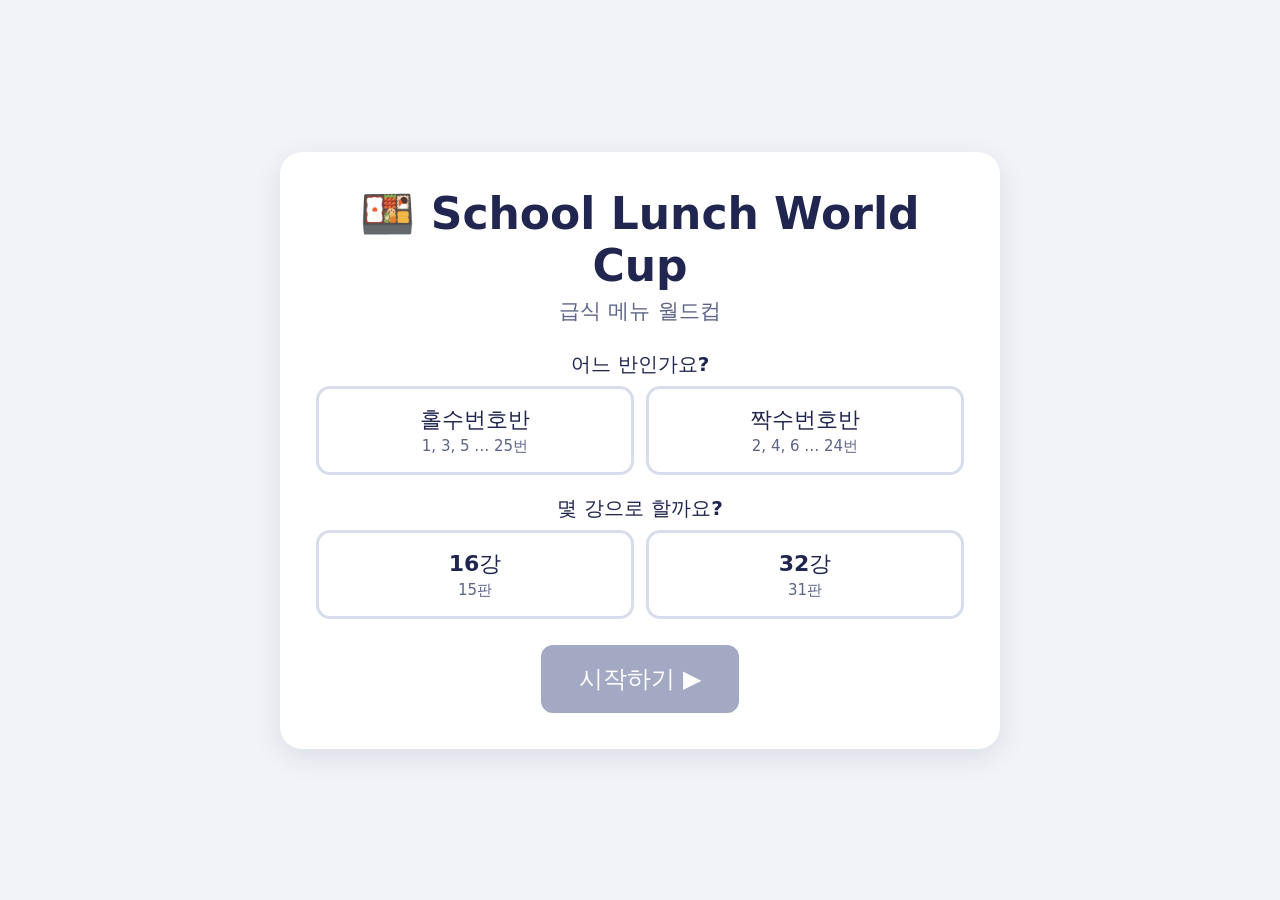
==== commit cdb286bf: "Show English titles first in the world cup Co-Authored-By: Claude Opus 5.5 <noreply@anthropic.com> C" ====
--- a/lunch-worldcup/index.html
+++ b/lunch-worldcup/index.html
@@ -3,7 +3,7 @@
 <head>
 <meta charset="utf-8">
 <meta name="viewport" content="width=device-width, initial-scale=1">
-<title>급식 메뉴 월드컵</title>
+<title>School Lunch World Cup</title>
 <link rel="stylesheet" href="fonts/jua.css">
 <style>
   @font-face { font-family: 'Fredoka'; font-weight: 600; font-display: swap; src: url(fonts/fredoka-latin-600-normal.woff2) format('woff2'); }
@@ -59,7 +59,7 @@
   @keyframes fall { to { transform: translateY(125vh) rotate(300deg); } }
   #intro > :not(.bits) { position: relative; }
   #intro .badge { padding: 8px 22px; border-radius: 999px; background: var(--accent); font-size: clamp(20px, 3.6vh, 32px); }
-  #intro h1 { margin: 0; font-size: clamp(50px, 12vh, 118px); font-weight: 400; line-height: 1.15; animation: pop .6s ease-out both; }
+  #intro h1 { margin: 0; font-size: clamp(50px, 12vh, 118px); font-weight: 700; line-height: 1.15; animation: pop .6s ease-out both; }
   #intro h1 span { display: block; }
   #intro .sub { margin: 0 0 12px; font-size: clamp(24px, 4.6vh, 42px); }
   @keyframes pop { from { transform: scale(.7); opacity: 0; } to { transform: scale(1); opacity: 1; } }
@@ -140,8 +140,8 @@
 
 <section class="screen" id="setup">
   <div class="setup-box">
-    <h1>🍱 급식 메뉴 월드컵</h1>
-    <p class="tag en">School Lunch World Cup</p>
+    <h1 class="en">🍱 School Lunch World Cup</h1>
+    <p class="tag">급식 메뉴 월드컵</p>
     <p class="setup-q">어느 반인가요?</p>
     <div class="opts" id="classOpts">
       <button type="button" class="opt" data-v="odd">홀수번호반<small>1, 3, 5 … 25번</small></button>
@@ -162,8 +162,8 @@
 <section class="screen" id="intro" hidden>
   <div class="bits" id="bits" aria-hidden="true"></div>
   <div class="badge" id="introBadge"></div>
-  <h1><span>우리의</span><span>급식 메뉴 월드컵!</span></h1>
-  <p class="sub en">Our School Lunch World Cup</p>
+  <h1 class="en"><span>Our School Lunch</span><span>World Cup!</span></h1>
+  <p class="sub">우리의 급식 메뉴 월드컵</p>
   <button type="button" class="btn big" id="introGo">게임 시작 ▶</button>
 </section>
 
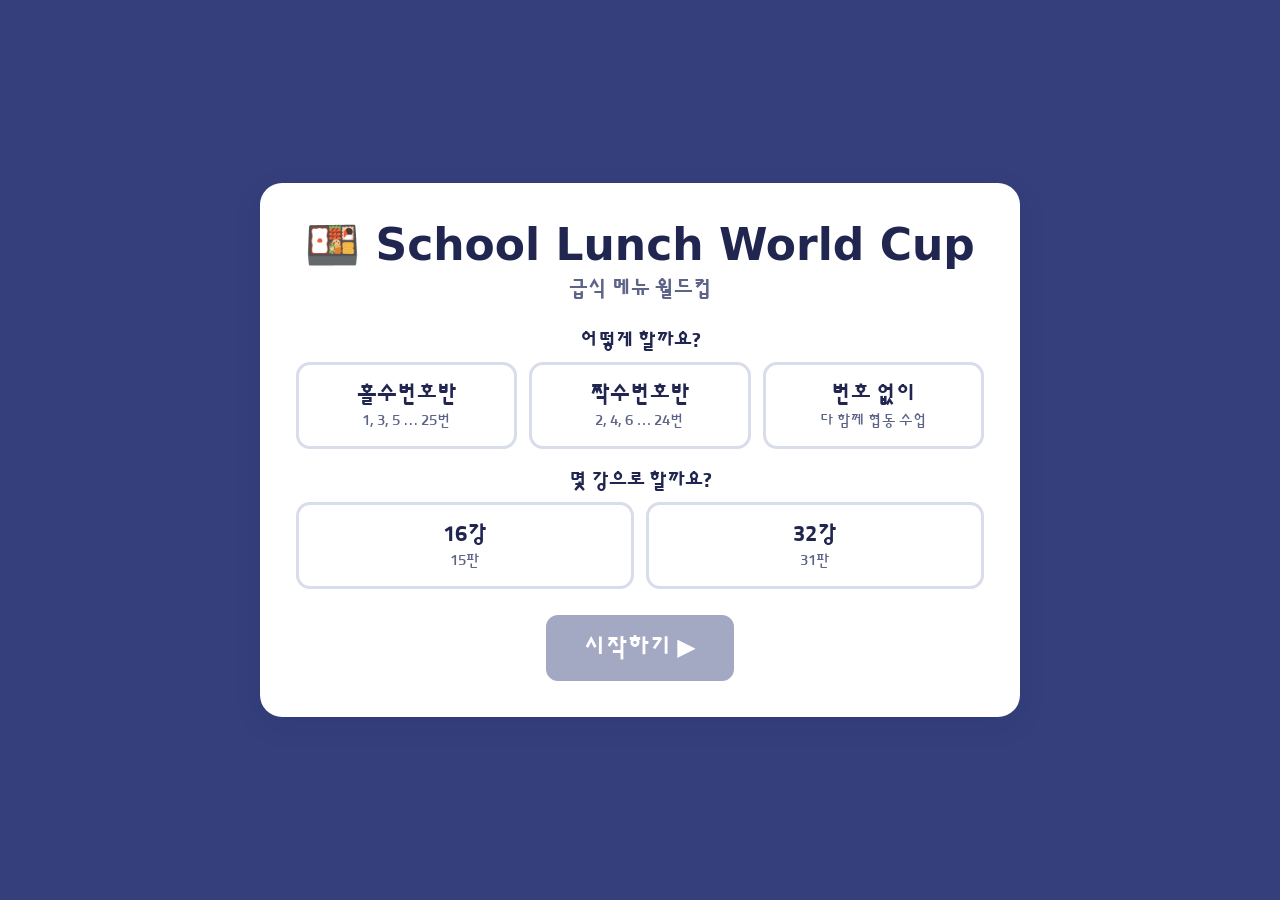
==== commit 169b7620: "Restyle the world cup and add a no-number co-op mode Use the intro's navy theme and new fonts, shrin" ====
--- a/lunch-worldcup/index.html
+++ b/lunch-worldcup/index.html
@@ -4,31 +4,32 @@
 <meta charset="utf-8">
 <meta name="viewport" content="width=device-width, initial-scale=1">
 <title>School Lunch World Cup</title>
-<link rel="stylesheet" href="fonts/jua.css">
+<link rel="stylesheet" href="fonts/sunflower.css">
 <style>
-  @font-face { font-family: 'Fredoka'; font-weight: 600; font-display: swap; src: url(fonts/fredoka-latin-600-normal.woff2) format('woff2'); }
-  @font-face { font-family: 'Fredoka'; font-weight: 700; font-display: swap; src: url(fonts/fredoka-latin-700-normal.woff2) format('woff2'); }
+  @font-face { font-family: 'Nunito'; font-weight: 700; font-display: swap; src: url(fonts/nunito-latin-700-normal.woff2) format('woff2'); }
+  @font-face { font-family: 'Nunito'; font-weight: 800; font-display: swap; src: url(fonts/nunito-latin-800-normal.woff2) format('woff2'); }
   :root {
-    --bg: #f2f3f8; --card: #ffffff; --ink: #20264f; --muted: #5d6488; --line: #d9dcea;
+    --bg: #343f7c; --deep: #29326a; --card: #ffffff; --ink: #20264f; --muted: #5d6488; --line: #d9dcea; --on-bg: #d9ddf3;
     --primary: #343f7c; --accent: #f08a4b; --accent-soft: #fde9dc;
-    --one: #2f9e77; --two: #e0662b; --rest: #cfd2df;
+    --one: #2f9e77; --two: #e0662b; --rest: #566099;
+    --gold: #ffc400; --gold-soft: #fff0a6;
   }
   * { box-sizing: border-box; }
   html, body { height: 100%; margin: 0; }
   body {
-    background: var(--bg); color: var(--ink);
-    font-family: "Fredoka", "Jua", "Apple SD Gothic Neo", "Malgun Gothic", "Noto Sans KR", system-ui, sans-serif;
-    font-weight: 600;
-    font-synthesis: none; /* 주아체는 굵기가 하나뿐이라 가짜 굵게를 막음 */
+    background: var(--bg); color: #fff;
+    font-family: "Nunito", "Sunflower", "Apple SD Gothic Neo", "Malgun Gothic", "Noto Sans KR", system-ui, sans-serif;
+    font-weight: 700;
+    font-synthesis: none;
   }
   button { font: inherit; color: inherit; cursor: pointer; }
   [hidden] { display: none !important; }
   .screen { min-height: 100vh; }
-  .en { font-family: "Fredoka", "Segoe UI", system-ui, sans-serif; }
+  .en { font-family: "Nunito", "Segoe UI", system-ui, sans-serif; font-weight: 800; }
 
   .btn {
     padding: 12px 22px; border: 2px solid var(--line); border-radius: 12px;
-    background: var(--card); font-weight: 700; font-size: 18px;
+    background: var(--card); color: var(--ink); font-weight: 700; font-size: 18px;
   }
   .btn:hover { border-color: var(--primary); }
   .btn:focus-visible, .chip:focus-visible, .food:focus-visible, .opt:focus-visible { outline: 4px solid var(--accent); outline-offset: 2px; }
@@ -39,12 +40,12 @@
 
   /* 시작 화면 */
   #setup { display: flex; align-items: center; justify-content: center; padding: 24px; }
-  .setup-box { width: min(720px, 100%); background: var(--card); border-radius: 22px; padding: 36px; box-shadow: 0 8px 28px rgba(32, 38, 79, .1); text-align: center; }
+  .setup-box { width: min(760px, 100%); color: var(--ink); background: var(--card); border-radius: 22px; padding: 36px; box-shadow: 0 8px 28px rgba(32, 38, 79, .1); text-align: center; }
   .setup-box h1 { margin: 0; font-size: 44px; }
   .setup-box .tag { margin: 6px 0 26px; font-size: 21px; color: var(--muted); }
   .setup-q { margin: 20px 0 8px; font-weight: 700; font-size: 20px; }
-  .opts { display: grid; grid-template-columns: 1fr 1fr; gap: 12px; }
-  .opt { padding: 16px 10px; border: 3px solid var(--line); border-radius: 14px; background: var(--card); font-size: 22px; font-weight: 700; }
+  .opts { display: grid; grid-auto-flow: column; grid-auto-columns: minmax(0, 1fr); gap: 12px; }
+  .opt { padding: 16px 10px; border: 3px solid var(--line); border-radius: 14px; background: var(--card); color: var(--ink); font-size: 22px; font-weight: 700; }
   .opt small { display: block; margin-top: 2px; font-size: 15px; font-weight: 500; color: var(--muted); }
   .opt.on { border-color: var(--primary); background: #e8eaf5; }
   .setup-go { margin-top: 26px; display: flex; gap: 12px; justify-content: center; flex-wrap: wrap; }
@@ -64,20 +65,23 @@
   #intro .sub { margin: 0 0 12px; font-size: clamp(24px, 4.6vh, 42px); }
   @keyframes pop { from { transform: scale(.7); opacity: 0; } to { transform: scale(1); opacity: 1; } }
   #introGo { border-color: #fff; color: var(--primary); }
+  #toResults, #newGame { background: var(--accent); border-color: var(--accent); color: #fff; }
+  #backGame { background: var(--card); }
+  .pod.first .rank { color: var(--ink); }
   @media (prefers-reduced-motion: reduce) { #intro .bit, #intro h1 { animation: none; } #intro .bit { top: auto; } }
 
   /* 경기 화면 */
   #match { height: 100vh; min-height: 560px; display: grid; grid-template-rows: auto minmax(0, 1fr) auto; }
   .top { display: grid; grid-template-columns: 1fr auto 1fr; align-items: center; gap: 12px; padding: 12px 22px 4px; }
-  .round { justify-self: start; padding: 7px 16px; border-radius: 999px; background: var(--primary); color: #fff; font-weight: 700; font-size: clamp(16px, 2.2vh, 22px); }
+  .round { justify-self: start; padding: 7px 16px; border-radius: 999px; background: var(--accent); color: #fff; font-weight: 700; font-size: clamp(16px, 2.2vh, 22px); }
   .prompt { margin: 0; font-size: clamp(32px, 6.2vh, 62px); font-weight: 700; letter-spacing: -.5px; white-space: nowrap; }
   .tools { justify-self: end; display: flex; gap: 8px; }
 
   .arena { display: grid; grid-template-columns: minmax(0, 1fr) auto minmax(0, 1fr); align-items: stretch; gap: 14px; padding: 8px 22px; min-height: 0; }
   .food {
     display: flex; flex-direction: column; min-height: 0; padding: 0; overflow: hidden;
-    border: 5px solid transparent; border-radius: 22px; background: var(--card);
-    box-shadow: 0 6px 18px rgba(32, 38, 79, .1); transition: transform .15s, opacity .2s, border-color .15s;
+    border: 5px solid transparent; border-radius: 22px; background: var(--card); color: var(--ink);
+    box-shadow: 0 6px 18px rgba(0, 0, 0, .22); transition: transform .15s, opacity .2s, border-color .15s;
   }
   .food:hover:not(:disabled) { border-color: var(--accent); }
   .food .pic { flex: 1; min-height: 0; display: flex; align-items: center; justify-content: center; background: var(--accent-soft); overflow: hidden; }
@@ -91,22 +95,29 @@
   .vs { align-self: center; font-size: clamp(26px, 5vh, 46px); font-weight: 700; color: var(--accent); }
 
   .saybar { text-align: center; font-size: clamp(18px, 3vh, 28px); font-weight: 700; padding: 2px 10px 8px; min-height: 1.6em; }
-  .saybar .hint { color: var(--muted); font-weight: 600; }
-
-  .score-area { background: var(--card); border-top: 1px solid var(--line); padding: 8px 22px 12px; }
-  .score-head { display: flex; flex-wrap: wrap; gap: 4px 20px; justify-content: center; font-size: clamp(14px, 2vh, 18px); color: var(--muted); margin-bottom: 7px; }
-  .score-head b { color: var(--ink); }
+  .saybar .hint { color: var(--on-bg); font-weight: 700; }
+
+  .score-area { background: var(--deep); padding: 8px 22px 12px; }
+  .score-head { display: flex; flex-wrap: wrap; gap: 4px 20px; justify-content: center; font-size: clamp(14px, 2vh, 18px); color: var(--on-bg); margin-bottom: 7px; }
+  .score-head b { color: #fff; }
+  .score-head i { font-style: normal; padding: 0 6px; border-radius: 5px; color: var(--ink); }
   .chips { display: grid; grid-auto-flow: column; grid-auto-columns: minmax(0, 1fr); gap: 7px; }
   .chip {
     position: relative; min-height: clamp(50px, 8.6vh, 78px); padding: 2px; border: 3px solid var(--line); border-radius: 12px;
-    background: var(--card); font-weight: 700; display: flex; flex-direction: column; align-items: center; justify-content: center; line-height: 1.1;
+    background: var(--card); color: var(--ink); font-weight: 700; display: flex; flex-direction: column; align-items: center; justify-content: center; line-height: 1.1;
   }
   .chip .no { font-size: clamp(21px, 3.8vh, 34px); }
   .chip .pts { font-size: clamp(12px, 1.8vh, 16px); font-weight: 600; color: var(--muted); }
+  .chip.rank1 { background: var(--gold); border-color: var(--gold); }
+  .chip.rank2 { background: var(--gold-soft); border-color: var(--gold-soft); }
+  .chip.rank1 .pts, .chip.rank2 .pts { color: var(--ink); }
   .chip.one { background: var(--one); border-color: var(--one); color: #fff; }
   .chip.two { background: var(--two); border-color: var(--two); color: #fff; }
   .chip.one .pts, .chip.two .pts { color: #fff; }
-  .chip.rest { background: var(--rest); border-color: var(--rest); color: var(--muted); cursor: not-allowed; }
+  .chip.rest { background: var(--rest); border-color: var(--rest); color: var(--on-bg); cursor: not-allowed; }
+  .chip.rest .pts { color: var(--on-bg); }
+  .chip.rest.rank1 { border-color: var(--gold); }
+  .chip.rest.rank2 { border-color: var(--gold-soft); }
 
   /* 우승 메뉴 */
   #champion { display: flex; flex-direction: column; align-items: center; justify-content: center; gap: 10px; padding: 20px; text-align: center; }
@@ -115,23 +126,25 @@
   #champion .pic { width: min(70vw, 620px); height: 48vh; border-radius: 22px; overflow: hidden; }
   #champion .pic img { width: 100%; height: 100%; object-fit: cover; display: block; }
   #champion h2 { margin: 0; font-size: clamp(40px, 8vh, 76px); }
-  #champion .ko { margin: 0 0 14px; font-size: clamp(20px, 3.6vh, 32px); color: var(--muted); font-weight: 700; }
+  #champion .ko { margin: 0 0 14px; font-size: clamp(20px, 3.6vh, 32px); color: var(--on-bg); font-weight: 700; }
 
   /* 점수 결과 */
   #results { padding: 22px; max-width: 1040px; margin: 0 auto; }
   #results h1 { margin: 0; font-size: 38px; text-align: center; }
-  .res-sub { text-align: center; color: var(--muted); font-size: 19px; margin: 4px 0 16px; }
+  .res-sub { text-align: center; color: var(--on-bg); font-size: 19px; margin: 4px 0 16px; }
   .podium { display: grid; grid-template-columns: 1fr 1.2fr 1fr; gap: 12px; align-items: end; margin-bottom: 18px; }
-  .pod { background: var(--card); border-radius: 16px; padding: 14px 8px; text-align: center; box-shadow: 0 4px 14px rgba(32, 38, 79, .08); }
-  .pod.first { background: var(--accent-soft); padding: 22px 8px; }
+  .pod { color: var(--ink); background: var(--card); border-radius: 16px; padding: 14px 8px; text-align: center; box-shadow: 0 4px 14px rgba(32, 38, 79, .08); }
+  .pod.first { background: var(--gold); padding: 22px 8px; }
   .pod .rank { font-size: 20px; font-weight: 700; color: var(--muted); }
   .pod .who { font-size: 34px; font-weight: 700; margin: 3px 0; }
   .pod.first .who { font-size: 46px; }
   .pod .val { font-size: 18px; font-weight: 700; }
-  .most { text-align: center; font-size: 21px; font-weight: 700; background: var(--card); border-radius: 12px; padding: 11px; margin-bottom: 14px; }
-  table { width: 100%; border-collapse: collapse; background: var(--card); border-radius: 12px; overflow: hidden; font-size: 19px; }
+  .most { color: var(--ink); text-align: center; font-size: 21px; font-weight: 700; background: var(--card); border-radius: 12px; padding: 11px; margin-bottom: 14px; }
+  table { width: 100%; border-collapse: collapse; color: var(--ink); background: var(--card); border-radius: 12px; overflow: hidden; font-size: 19px; }
   th, td { padding: 8px 10px; text-align: center; border-bottom: 1px solid var(--line); }
-  th { background: var(--primary); color: #fff; font-size: 17px; }
+  th { background: var(--deep); color: #fff; font-size: 17px; }
+  tr.rank1 td { background: var(--gold); }
+  tr.rank2 td { background: var(--gold-soft); }
   tr.zero td { color: var(--muted); }
   .res-go { display: flex; justify-content: center; gap: 12px; margin: 18px 0; flex-wrap: wrap; }
 </style>
@@ -142,10 +155,11 @@
   <div class="setup-box">
     <h1 class="en">🍱 School Lunch World Cup</h1>
     <p class="tag">급식 메뉴 월드컵</p>
-    <p class="setup-q">어느 반인가요?</p>
+    <p class="setup-q">어떻게 할까요?</p>
     <div class="opts" id="classOpts">
       <button type="button" class="opt" data-v="odd">홀수번호반<small>1, 3, 5 … 25번</small></button>
       <button type="button" class="opt" data-v="even">짝수번호반<small>2, 4, 6 … 24번</small></button>
+      <button type="button" class="opt" data-v="none">번호 없이<small>다 함께 협동 수업</small></button>
     </div>
     <p class="setup-q">몇 강으로 할까요?</p>
     <div class="opts" id="sizeOpts">
@@ -190,6 +204,7 @@
       <span><b>2번 누르기</b> 이유까지 2점</span>
       <span><b>3번 누르기</b> 취소</span>
       <span>회색 번호는 이번 판 쉬어요</span>
+      <span><i style="background:var(--gold)">노랑</i> 1등 <i style="background:var(--gold-soft)">연노랑</i> 2등</span>
     </div>
     <div class="chips" id="chips"></div>
   </div>
@@ -200,7 +215,7 @@
   <div id="champPic"></div>
   <h2 class="en" id="champName"></h2>
   <p class="ko" id="champKo"></p>
-  <button type="button" class="btn primary big" id="toResults">점수 결과 보기 ▶</button>
+  <button type="button" class="btn" id="toResults">점수 결과 보기 ▶</button>
 </section>
 
 <section class="screen" id="results" hidden>
@@ -282,7 +297,7 @@
 
 function newGame() {
   const numbers = [];
-  for (let n = setup.cls === 'odd' ? 1 : 2; n <= MAX_NO; n += 2) numbers.push(n);
+  if (setup.cls !== 'none') for (let n = setup.cls === 'odd' ? 1 : 2; n <= MAX_NO; n += 2) numbers.push(n);
   const all = shuffle(FOODS.map((_, i) => i));
   return {
     cls: setup.cls, size: Number(setup.size), numbers,
@@ -331,8 +346,10 @@
 }
 if (window.speechSynthesis) speechSynthesis.getVoices(); // 음성 목록 미리 불러오기
 
+const className = () => ({ odd: '홀수번호반', even: '짝수번호반', none: '다 함께' }[S.cls]);
+
 function renderIntro() {
-  $('#introBadge').textContent = `${S.size}강 · ${S.cls === 'odd' ? '홀수번호반' : '짝수번호반'}`;
+  $('#introBadge').textContent = `${S.size}강 · ${className()}`;
   const emojis = shuffle([...new Set(FOODS.map(f => f.emoji))]);
   $('#bits').innerHTML = emojis.map((e, i) => `<span class="bit" style="left:${(i + .3) / emojis.length * 100}%;
     animation-duration:${6 + i % 5}s;animation-delay:-${(i * 1.7) % 9}s">${e}</span>`).join('');
@@ -391,14 +408,22 @@
   return t;
 }
 
+/** 번호별 등수 표시: 1등 rank1, 2등 rank2 (동점이면 같이 칠함, 0점은 제외) */
+function rankClass(t) {
+  const scores = [...new Set([...t.values()].map(r => r.score).filter(v => v > 0))].sort((a, b) => b - a);
+  return score => (score > 0 && score === scores[0] ? 'rank1' : score > 0 && score === scores[1] ? 'rank2' : '');
+}
+
 function renderChips() {
   const t = totals();
+  const rankOf = rankClass(t);
   const box = $('#chips');
   box.innerHTML = S.numbers.map(n => {
     const picked = S.pick && S.pick.no === n ? S.pick.pts : 0;
     const rest = S.resting === n;
     const now = t.get(n).score + picked;
-    const cls = rest ? 'rest' : picked === 1 ? 'one' : picked === 2 ? 'two' : '';
+    const rank = rankOf(t.get(n).score);
+    const cls = `${rank} ${rest ? 'rest' : picked === 1 ? 'one' : picked === 2 ? 'two' : ''}`;
     const note = rest ? '쉼' : picked ? `+${picked}점` : `${now}점`;
     return `<button type="button" class="chip ${cls}" data-no="${n}" aria-disabled="${rest}">
       <span class="no">${n}</span><span class="pts">${note}</span></button>`;
@@ -412,6 +437,9 @@
   renderFood($('#foodB'), FOODS[S.current[S.index * 2 + 1]]);
   $('#saybar').innerHTML = '<span class="hint">I like ___ more because it\'s ___.</span>';
   $('#undoBtn').disabled = history.length === 0;
+  const hasNumbers = S.numbers.length > 0;
+  $('.score-area').hidden = !hasNumbers;
+  $('#endBtn').hidden = !hasNumbers;
   renderChips();
   show('match');
 }
@@ -477,6 +505,7 @@
   $('#champPic').innerHTML = picHtml(f);
   $('#champName').textContent = f.en;
   $('#champKo').textContent = f.ko;
+  $('#toResults').textContent = S.numbers.length ? '점수 결과 보기 ▶' : '새 게임';
   show('champion');
 }
 
@@ -492,8 +521,9 @@
 
 function renderResults(fromGame) {
   const rows = ranked();
+  const rankOf = rankClass(totals());
   const champ = S.champion !== null ? FOODS[S.champion] : null;
-  $('#resSub').textContent = `${S.cls === 'odd' ? '홀수번호반' : '짝수번호반'} · ${S.size}강 · ${S.log.length}번 대답`
+  $('#resSub').textContent = `${className()} · ${S.size}강 · ${S.log.length}번 대답`
     + (champ ? ` · 1등 메뉴: ${champ.ko}` : ' · 게임 진행 중');
   const pod = (rank, cls) => {
     const list = rows.filter(r => r.rank === rank && r.score > 0);
@@ -506,23 +536,26 @@
   $('#most').textContent = maxA
     ? `가장 많이 대답한 번호: ${rows.filter(r => r.answers === maxA).sort((a, b) => a.no - b.no).map(r => `${r.no}번`).join(', ')} (${maxA}번)`
     : '아직 점수를 받은 번호가 없어요.';
-  $('#scoreRows').innerHTML = rows.map(r => `<tr class="${r.score ? '' : 'zero'}">
+  $('#scoreRows').innerHTML = rows.map(r => `<tr class="${r.score ? rankOf(r.score) : 'zero'}">
     <td>${r.score ? r.rank : '-'}</td><td>${r.no}번</td><td>${r.score}점</td><td>${r.answers}번</td><td>${r.reasons}번</td></tr>`).join('');
   $('#backGame').hidden = !fromGame;
   show('results');
 }
-$('#toResults').addEventListener('click', () => renderResults(false));
+$('#toResults').addEventListener('click', () => { if (S.numbers.length) renderResults(false); else resetGame(); });
 $('#endBtn').addEventListener('click', () => { if (!busy) renderResults(true); });
 $('#backGame').addEventListener('click', renderMatch);
 
 $('#newGame').addEventListener('click', () => {
   if (S && S.champion === null && !confirm('진행 중인 게임을 끝내고 새 게임을 만들까요?')) return;
+  resetGame();
+});
+function resetGame() {
   S = null;
   history = [];
   clearSave();
   $('#resumeBtn').hidden = true;
   show('setup');
-});
+}
 
 /* 시작 화면 */
 function bindOpts(box, key) {
--- a/lunch-worldcup/fonts/sunflower.css
+++ b/lunch-worldcup/fonts/sunflower.css
@@ -0,0 +1,1757 @@
+/* sunflower-[2]-500-normal */
+@font-face {
+  font-family: 'Sunflower';
+  font-style: normal;
+  font-display: swap;
+  font-weight: 500;
+  src: url(sunflower-2-500-normal.woff2) format('woff2');
+  unicode-range: U+d723-d728,U+d72a-d733,U+d735-d748,U+d74a-d74f,U+d752-d753,U+d755-d757,U+d75a-d75f,U+d762-d764,U+d766-d768,U+d76a-d76b,U+d76d-d76f,U+d771-d787,U+d789-d78b,U+d78d-d78f,U+d791-d797,U+d79a,U+d79c,U+d79e-d7a3,U+f900-f909,U+f90b-f92e;
+}
+
+/* sunflower-[3]-500-normal */
+@font-face {
+  font-family: 'Sunflower';
+  font-style: normal;
+  font-display: swap;
+  font-weight: 500;
+  src: url(sunflower-3-500-normal.woff2) format('woff2');
+  unicode-range: U+d679-d68b,U+d68e-d69e,U+d6a0,U+d6a2-d6a7,U+d6a9-d6c3,U+d6c6-d6c7,U+d6c9-d6cb,U+d6cd-d6d3,U+d6d5-d6d6,U+d6d8-d6e3,U+d6e5-d6e7,U+d6e9-d6fb,U+d6fd-d717,U+d719-d71f,U+d721-d722;
+}
+
+/* sunflower-[4]-500-normal */
+@font-face {
+  font-family: 'Sunflower';
+  font-style: normal;
+  font-display: swap;
+  font-weight: 500;
+  src: url(sunflower-4-500-normal.woff2) format('woff2');
+  unicode-range: U+d5bc-d5c7,U+d5ca-d5cb,U+d5cd-d5cf,U+d5d1-d5d7,U+d5d9-d5da,U+d5dc,U+d5de-d5e3,U+d5e6-d5e7,U+d5e9-d5eb,U+d5ed-d5f6,U+d5f8,U+d5fa-d5ff,U+d602-d603,U+d605-d607,U+d609-d60f,U+d612-d613,U+d616-d61b,U+d61d-d637,U+d63a-d63b,U+d63d-d63f,U+d641-d647,U+d64a-d64c,U+d64e-d653,U+d656-d657,U+d659-d65b,U+d65d-d666,U+d668,U+d66a-d678;
+}
+
+/* sunflower-[5]-500-normal */
+@font-face {
+  font-family: 'Sunflower';
+  font-style: normal;
+  font-display: swap;
+  font-weight: 500;
+  src: url(sunflower-5-500-normal.woff2) format('woff2');
+  unicode-range: U+d507,U+d509-d50b,U+d50d-d513,U+d515-d53b,U+d53e-d53f,U+d541-d543,U+d545-d54c,U+d54e,U+d550,U+d552-d557,U+d55a-d55b,U+d55d-d55f,U+d561-d564,U+d566-d567,U+d56a,U+d56c,U+d56e-d573,U+d576-d577,U+d579-d583,U+d585-d586,U+d58a-d5a4,U+d5a6-d5bb;
+}
+
+/* sunflower-[6]-500-normal */
+@font-face {
+  font-family: 'Sunflower';
+  font-style: normal;
+  font-display: swap;
+  font-weight: 500;
+  src: url(sunflower-6-500-normal.woff2) format('woff2');
+  unicode-range: U+d464-d477,U+d47a-d47b,U+d47d-d47f,U+d481-d487,U+d489-d48a,U+d48c,U+d48e-d4e7,U+d4e9-d503,U+d505-d506;
+}
+
+/* sunflower-[7]-500-normal */
+@font-face {
+  font-family: 'Sunflower';
+  font-style: normal;
+  font-display: swap;
+  font-weight: 500;
+  src: url(sunflower-7-500-normal.woff2) format('woff2');
+  unicode-range: U+d3bf-d3c7,U+d3ca-d3cf,U+d3d1-d3eb,U+d3ee-d3ef,U+d3f1-d3f3,U+d3f5-d3fb,U+d3fd-d400,U+d402-d45b,U+d45d-d463;
+}
+
+/* sunflower-[8]-500-normal */
+@font-face {
+  font-family: 'Sunflower';
+  font-style: normal;
+  font-display: swap;
+  font-weight: 500;
+  src: url(sunflower-8-500-normal.woff2) format('woff2');
+  unicode-range: U+d2ff,U+d302-d304,U+d306-d30b,U+d30f,U+d311-d313,U+d315-d31b,U+d31e,U+d322-d324,U+d326-d327,U+d32a-d32b,U+d32d-d32f,U+d331-d337,U+d339-d33c,U+d33e-d37b,U+d37e-d37f,U+d381-d383,U+d385-d38b,U+d38e-d390,U+d392-d397,U+d39a-d39b,U+d39d-d39f,U+d3a1-d3a7,U+d3a9-d3aa,U+d3ac,U+d3ae-d3b3,U+d3b5-d3b7,U+d3b9-d3bb,U+d3bd-d3be;
+}
+
+/* sunflower-[9]-500-normal */
+@font-face {
+  font-family: 'Sunflower';
+  font-style: normal;
+  font-display: swap;
+  font-weight: 500;
+  src: url(sunflower-9-500-normal.woff2) format('woff2');
+  unicode-range: U+d257-d27f,U+d281-d29b,U+d29d-d29f,U+d2a1-d2ab,U+d2ad-d2b7,U+d2ba-d2bb,U+d2bd-d2bf,U+d2c1-d2c7,U+d2c9-d2ef,U+d2f2-d2f3,U+d2f5-d2f7,U+d2f9-d2fe;
+}
+
+/* sunflower-[10]-500-normal */
+@font-face {
+  font-family: 'Sunflower';
+  font-style: normal;
+  font-display: swap;
+  font-weight: 500;
+  src: url(sunflower-10-500-normal.woff2) format('woff2');
+  unicode-range: U+d1b4,U+d1b6-d1f3,U+d1f5-d22b,U+d22e-d22f,U+d231-d233,U+d235-d23b,U+d23d-d240,U+d242-d256;
+}
+
+/* sunflower-[11]-500-normal */
+@font-face {
+  font-family: 'Sunflower';
+  font-style: normal;
+  font-display: swap;
+  font-weight: 500;
+  src: url(sunflower-11-500-normal.woff2) format('woff2');
+  unicode-range: U+d105-d12f,U+d132-d133,U+d135-d137,U+d139-d13f,U+d141-d142,U+d144,U+d146-d14b,U+d14e-d14f,U+d151-d153,U+d155-d15b,U+d15e-d187,U+d189-d19f,U+d1a2-d1a3,U+d1a5-d1a7,U+d1a9-d1af,U+d1b2-d1b3;
+}
+
+/* sunflower-[12]-500-normal */
+@font-face {
+  font-family: 'Sunflower';
+  font-style: normal;
+  font-display: swap;
+  font-weight: 500;
+  src: url(sunflower-12-500-normal.woff2) format('woff2');
+  unicode-range: U+d04b-d04f,U+d051-d057,U+d059-d06b,U+d06d-d06f,U+d071-d073,U+d075-d07b,U+d07e-d0a3,U+d0a6-d0a7,U+d0a9-d0ab,U+d0ad-d0b3,U+d0b6,U+d0b8,U+d0ba-d0bf,U+d0c2-d0c3,U+d0c5-d0c7,U+d0c9-d0cf,U+d0d2,U+d0d6-d0db,U+d0de-d0df,U+d0e1-d0e3,U+d0e5-d0eb,U+d0ee-d0f0,U+d0f2-d104;
+}
+
+/* sunflower-[13]-500-normal */
+@font-face {
+  font-family: 'Sunflower';
+  font-style: normal;
+  font-display: swap;
+  font-weight: 500;
+  src: url(sunflower-13-500-normal.woff2) format('woff2');
+  unicode-range: U+cfa2-cfc3,U+cfc5-cfdf,U+cfe2-cfe3,U+cfe5-cfe7,U+cfe9-cff4,U+cff6-cffb,U+cffd-cfff,U+d001-d003,U+d005-d017,U+d019-d033,U+d036-d037,U+d039-d03b,U+d03d-d04a;
+}
+
+/* sunflower-[14]-500-normal */
+@font-face {
+  font-family: 'Sunflower';
+  font-style: normal;
+  font-display: swap;
+  font-weight: 500;
+  src: url(sunflower-14-500-normal.woff2) format('woff2');
+  unicode-range: U+cef0-cef3,U+cef6,U+cef9-ceff,U+cf01-cf03,U+cf05-cf07,U+cf09-cf0f,U+cf11-cf12,U+cf14-cf1b,U+cf1d-cf1f,U+cf21-cf2f,U+cf31-cf53,U+cf56-cf57,U+cf59-cf5b,U+cf5d-cf63,U+cf66,U+cf68,U+cf6a-cf6f,U+cf71-cf84,U+cf86-cf8b,U+cf8d-cfa1;
+}
+
+/* sunflower-[15]-500-normal */
+@font-face {
+  font-family: 'Sunflower';
+  font-style: normal;
+  font-display: swap;
+  font-weight: 500;
+  src: url(sunflower-15-500-normal.woff2) format('woff2');
+  unicode-range: U+ce3c-ce57,U+ce5a-ce5b,U+ce5d-ce5f,U+ce61-ce67,U+ce6a,U+ce6c,U+ce6e-ce73,U+ce76-ce77,U+ce79-ce7b,U+ce7d-ce83,U+ce85-ce88,U+ce8a-ce8f,U+ce91-ce93,U+ce95-ce97,U+ce99-ce9f,U+cea2,U+cea4-ceab,U+cead-cee3,U+cee6-cee7,U+cee9-ceeb,U+ceed-ceef;
+}
+
+/* sunflower-[16]-500-normal */
+@font-face {
+  font-family: 'Sunflower';
+  font-style: normal;
+  font-display: swap;
+  font-weight: 500;
+  src: url(sunflower-16-500-normal.woff2) format('woff2');
+  unicode-range: U+cd92-cd93,U+cd96-cd97,U+cd99-cd9b,U+cd9d-cda3,U+cda6-cda8,U+cdaa-cdaf,U+cdb1-cdc3,U+cdc5-cdcb,U+cdcd-cde7,U+cde9-ce03,U+ce05-ce1f,U+ce22-ce34,U+ce36-ce3b;
+}
+
+/* sunflower-[17]-500-normal */
+@font-face {
+  font-family: 'Sunflower';
+  font-style: normal;
+  font-display: swap;
+  font-weight: 500;
+  src: url(sunflower-17-500-normal.woff2) format('woff2');
+  unicode-range: U+ccef-cd07,U+cd0a-cd0b,U+cd0d-cd1a,U+cd1c,U+cd1e-cd2b,U+cd2d-cd5b,U+cd5d-cd77,U+cd79-cd91;
+}
+
+/* sunflower-[18]-500-normal */
+@font-face {
+  font-family: 'Sunflower';
+  font-style: normal;
+  font-display: swap;
+  font-weight: 500;
+  src: url(sunflower-18-500-normal.woff2) format('woff2');
+  unicode-range: U+cc3f-cc43,U+cc46-cc47,U+cc49-cc4b,U+cc4d-cc53,U+cc55-cc58,U+cc5a-cc5f,U+cc61-cc97,U+cc9a-cc9b,U+cc9d-cc9f,U+cca1-cca7,U+ccaa,U+ccac,U+ccae-ccb3,U+ccb6-ccb7,U+ccb9-ccbb,U+ccbd-cccf,U+ccd1-cce3,U+cce5-ccee;
+}
+
+/* sunflower-[19]-500-normal */
+@font-face {
+  font-family: 'Sunflower';
+  font-style: normal;
+  font-display: swap;
+  font-weight: 500;
+  src: url(sunflower-19-500-normal.woff2) format('woff2');
+  unicode-range: U+cb91-cbd3,U+cbd5-cbe3,U+cbe5-cc0b,U+cc0e-cc0f,U+cc11-cc13,U+cc15-cc1b,U+cc1d-cc20,U+cc23-cc27,U+cc2a-cc2b,U+cc2d,U+cc2f,U+cc31-cc37,U+cc3a,U+cc3c;
+}
+
+/* sunflower-[20]-500-normal */
+@font-face {
+  font-family: 'Sunflower';
+  font-style: normal;
+  font-display: swap;
+  font-weight: 500;
+  src: url(sunflower-20-500-normal.woff2) format('woff2');
+  unicode-range: U+caf4-cb47,U+cb4a-cb90;
+}
+
+/* sunflower-[21]-500-normal */
+@font-face {
+  font-family: 'Sunflower';
+  font-style: normal;
+  font-display: swap;
+  font-weight: 500;
+  src: url(sunflower-21-500-normal.woff2) format('woff2');
+  unicode-range: U+ca4a-ca4b,U+ca4e-ca4f,U+ca51-ca53,U+ca55-ca5b,U+ca5d-ca60,U+ca62-ca83,U+ca85-cabb,U+cabe-cabf,U+cac1-cac3,U+cac5-cacb,U+cacd-cad0,U+cad2,U+cad4-cad8,U+cada-caf3;
+}
+
+/* sunflower-[22]-500-normal */
+@font-face {
+  font-family: 'Sunflower';
+  font-style: normal;
+  font-display: swap;
+  font-weight: 500;
+  src: url(sunflower-22-500-normal.woff2) format('woff2');
+  unicode-range: U+c996-c997,U+c99a-c99c,U+c99e-c9bf,U+c9c2-c9c3,U+c9c5-c9c7,U+c9c9-c9cf,U+c9d2,U+c9d4,U+c9d7-c9d8,U+c9db,U+c9de-c9df,U+c9e1-c9e3,U+c9e5-c9e6,U+c9e8-c9eb,U+c9ee-c9f0,U+c9f2-c9f7,U+c9f9-ca0b,U+ca0d-ca28,U+ca2a-ca49;
+}
+
+/* sunflower-[23]-500-normal */
+@font-face {
+  font-family: 'Sunflower';
+  font-style: normal;
+  font-display: swap;
+  font-weight: 500;
+  src: url(sunflower-23-500-normal.woff2) format('woff2');
+  unicode-range: U+c8e9-c8f4,U+c8f6-c8fb,U+c8fe-c8ff,U+c901-c903,U+c905-c90b,U+c90e-c910,U+c912-c917,U+c919-c92b,U+c92d-c94f,U+c951-c953,U+c955-c96b,U+c96d-c973,U+c975-c987,U+c98a-c98b,U+c98d-c98f,U+c991-c995;
+}
+
+/* sunflower-[24]-500-normal */
+@font-face {
+  font-family: 'Sunflower';
+  font-style: normal;
+  font-display: swap;
+  font-weight: 500;
+  src: url(sunflower-24-500-normal.woff2) format('woff2');
+  unicode-range: U+c841-c84b,U+c84d-c86f,U+c872-c873,U+c875-c877,U+c879-c87f,U+c882-c884,U+c887-c88a,U+c88d-c8c3,U+c8c5-c8df,U+c8e1-c8e8;
+}
+
+/* sunflower-[25]-500-normal */
+@font-face {
+  font-family: 'Sunflower';
+  font-style: normal;
+  font-display: swap;
+  font-weight: 500;
+  src: url(sunflower-25-500-normal.woff2) format('woff2');
+  unicode-range: U+c779-c77b,U+c77e-c782,U+c786,U+c78b,U+c78d,U+c78f,U+c792-c793,U+c795,U+c797,U+c799-c79f,U+c7a2,U+c7a7-c7ab,U+c7ae-c7bb,U+c7bd-c7c0,U+c7c2-c7c7,U+c7c9-c7dc,U+c7de-c7ff,U+c802-c803,U+c805-c807,U+c809,U+c80b-c80f,U+c812,U+c814,U+c817-c81b,U+c81e-c81f,U+c821-c823,U+c825-c82e,U+c830-c837,U+c839-c83b,U+c83d-c840;
+}
+
+/* sunflower-[26]-500-normal */
+@font-face {
+  font-family: 'Sunflower';
+  font-style: normal;
+  font-display: swap;
+  font-weight: 500;
+  src: url(sunflower-26-500-normal.woff2) format('woff2');
+  unicode-range: U+c6bb-c6bf,U+c6c2,U+c6c4,U+c6c6-c6cb,U+c6ce-c6cf,U+c6d1-c6d3,U+c6d5-c6db,U+c6dd-c6df,U+c6e1-c6e7,U+c6e9-c6eb,U+c6ed-c6ef,U+c6f1-c6f8,U+c6fa-c703,U+c705-c707,U+c709-c70b,U+c70d-c716,U+c718,U+c71a-c71f,U+c722-c723,U+c725-c727,U+c729-c734,U+c736-c73b,U+c73e-c73f,U+c741-c743,U+c745-c74b,U+c74e-c750,U+c752-c757,U+c759-c773,U+c776-c777;
+}
+
+/* sunflower-[27]-500-normal */
+@font-face {
+  font-family: 'Sunflower';
+  font-style: normal;
+  font-display: swap;
+  font-weight: 500;
+  src: url(sunflower-27-500-normal.woff2) format('woff2');
+  unicode-range: U+c5f5-c5fb,U+c5fe,U+c602-c605,U+c607,U+c609-c60f,U+c611-c61a,U+c61c-c623,U+c626-c627,U+c629-c62b,U+c62d,U+c62f-c632,U+c636,U+c638,U+c63a-c63f,U+c642-c643,U+c645-c647,U+c649-c652,U+c656-c65b,U+c65d-c65f,U+c661-c663,U+c665-c677,U+c679-c67b,U+c67d-c693,U+c696-c697,U+c699-c69b,U+c69d-c6a3,U+c6a6,U+c6a8,U+c6aa-c6af,U+c6b2-c6b3,U+c6b5-c6b7,U+c6b9-c6ba;
+}
+
+/* sunflower-[28]-500-normal */
+@font-face {
+  font-family: 'Sunflower';
+  font-style: normal;
+  font-display: swap;
+  font-weight: 500;
+  src: url(sunflower-28-500-normal.woff2) format('woff2');
+  unicode-range: U+c517-c527,U+c52a-c52b,U+c52d-c52f,U+c531-c538,U+c53a,U+c53c,U+c53e-c543,U+c546-c547,U+c54b,U+c54d-c552,U+c556,U+c55a-c55b,U+c55d,U+c55f,U+c562-c563,U+c565-c567,U+c569-c56f,U+c572,U+c574,U+c576-c57b,U+c57e-c57f,U+c581-c583,U+c585-c586,U+c588-c58b,U+c58e,U+c590,U+c592-c596,U+c599-c5b3,U+c5b6-c5b7,U+c5ba,U+c5be-c5c3,U+c5ca-c5cb,U+c5cd,U+c5cf,U+c5d2-c5d3,U+c5d5-c5d7,U+c5d9-c5df,U+c5e1-c5e2,U+c5e4,U+c5e6-c5eb,U+c5ef,U+c5f1-c5f3;
+}
+
+/* sunflower-[29]-500-normal */
+@font-face {
+  font-family: 'Sunflower';
+  font-style: normal;
+  font-display: swap;
+  font-weight: 500;
+  src: url(sunflower-29-500-normal.woff2) format('woff2');
+  unicode-range: U+c475-c4ef,U+c4f2-c4f3,U+c4f5-c4f7,U+c4f9-c4ff,U+c502-c50b,U+c50d-c516;
+}
+
+/* sunflower-[30]-500-normal */
+@font-face {
+  font-family: 'Sunflower';
+  font-style: normal;
+  font-display: swap;
+  font-weight: 500;
+  src: url(sunflower-30-500-normal.woff2) format('woff2');
+  unicode-range: U+c3d0-c3d7,U+c3da-c3db,U+c3dd-c3de,U+c3e1-c3ec,U+c3ee-c3f3,U+c3f5-c42b,U+c42d-c463,U+c466-c474;
+}
+
+/* sunflower-[31]-500-normal */
+@font-face {
+  font-family: 'Sunflower';
+  font-style: normal;
+  font-display: swap;
+  font-weight: 500;
+  src: url(sunflower-31-500-normal.woff2) format('woff2');
+  unicode-range: U+c32b-c367,U+c36a-c36b,U+c36d-c36f,U+c371-c377,U+c37a-c37b,U+c37e-c383,U+c385-c387,U+c389-c3cf;
+}
+
+/* sunflower-[32]-500-normal */
+@font-face {
+  font-family: 'Sunflower';
+  font-style: normal;
+  font-display: swap;
+  font-weight: 500;
+  src: url(sunflower-32-500-normal.woff2) format('woff2');
+  unicode-range: U+c26a-c26b,U+c26d-c26f,U+c271-c273,U+c275-c27b,U+c27e-c287,U+c289-c28f,U+c291-c297,U+c299-c29a,U+c29c-c2a3,U+c2a5-c2a7,U+c2a9-c2ab,U+c2ad-c2b3,U+c2b6,U+c2b8,U+c2ba-c2bb,U+c2bd-c2db,U+c2de-c2df,U+c2e1-c2e2,U+c2e5-c2ea,U+c2ee,U+c2f0,U+c2f2-c2f5,U+c2f7,U+c2fa-c2fb,U+c2fd-c2ff,U+c301-c307,U+c309-c30c,U+c30e-c312,U+c315-c323,U+c325-c328,U+c32a;
+}
+
+/* sunflower-[33]-500-normal */
+@font-face {
+  font-family: 'Sunflower';
+  font-style: normal;
+  font-display: swap;
+  font-weight: 500;
+  src: url(sunflower-33-500-normal.woff2) format('woff2');
+  unicode-range: U+c1bc-c1c3,U+c1c5-c1df,U+c1e1-c1fb,U+c1fd-c203,U+c205-c20c,U+c20e,U+c210-c217,U+c21a-c21b,U+c21d-c21e,U+c221-c227,U+c229-c22a,U+c22c,U+c22e,U+c230,U+c233-c24f,U+c251-c257,U+c259-c269;
+}
+
+/* sunflower-[34]-500-normal */
+@font-face {
+  font-family: 'Sunflower';
+  font-style: normal;
+  font-display: swap;
+  font-weight: 500;
+  src: url(sunflower-34-500-normal.woff2) format('woff2');
+  unicode-range: U+c101-c11b,U+c11f,U+c121-c123,U+c125-c12b,U+c12e,U+c132-c137,U+c13a-c13b,U+c13d-c13f,U+c141-c147,U+c14a,U+c14c-c153,U+c155-c157,U+c159-c15b,U+c15d-c166,U+c169-c16f,U+c171-c177,U+c179-c18b,U+c18e-c18f,U+c191-c193,U+c195-c19b,U+c19d-c19e,U+c1a0,U+c1a2-c1a4,U+c1a6-c1bb;
+}
+
+/* sunflower-[35]-500-normal */
+@font-face {
+  font-family: 'Sunflower';
+  font-style: normal;
+  font-display: swap;
+  font-weight: 500;
+  src: url(sunflower-35-500-normal.woff2) format('woff2');
+  unicode-range: U+c049-c057,U+c059-c05b,U+c05d-c05f,U+c061-c067,U+c069-c08f,U+c091-c0ab,U+c0ae-c0af,U+c0b1-c0b3,U+c0b5,U+c0b7-c0bb,U+c0be,U+c0c2-c0c7,U+c0ca-c0cb,U+c0cd-c0cf,U+c0d1-c0d7,U+c0d9-c0da,U+c0dc,U+c0de-c0e3,U+c0e5-c0eb,U+c0ed-c0f3,U+c0f6,U+c0f8,U+c0fa-c0ff;
+}
+
+/* sunflower-[36]-500-normal */
+@font-face {
+  font-family: 'Sunflower';
+  font-style: normal;
+  font-display: swap;
+  font-weight: 500;
+  src: url(sunflower-36-500-normal.woff2) format('woff2');
+  unicode-range: U+bfa7-bfaf,U+bfb1-bfc4,U+bfc6-bfcb,U+bfce-bfcf,U+bfd1-bfd3,U+bfd5-bfdb,U+bfdd-c048;
+}
+
+/* sunflower-[37]-500-normal */
+@font-face {
+  font-family: 'Sunflower';
+  font-style: normal;
+  font-display: swap;
+  font-weight: 500;
+  src: url(sunflower-37-500-normal.woff2) format('woff2');
+  unicode-range: U+bf07,U+bf09-bf3f,U+bf41-bf4f,U+bf52-bf54,U+bf56-bfa6;
+}
+
+/* sunflower-[38]-500-normal */
+@font-face {
+  font-family: 'Sunflower';
+  font-style: normal;
+  font-display: swap;
+  font-weight: 500;
+  src: url(sunflower-38-500-normal.woff2) format('woff2');
+  unicode-range: U+be56,U+be58,U+be5c-be5f,U+be62-be63,U+be65-be67,U+be69-be74,U+be76-be7b,U+be7e-be7f,U+be81-be8e,U+be90,U+be92-bea7,U+bea9-becf,U+bed2-bed3,U+bed5-bed6,U+bed9-bee3,U+bee6-bf06;
+}
+
+/* sunflower-[39]-500-normal */
+@font-face {
+  font-family: 'Sunflower';
+  font-style: normal;
+  font-display: swap;
+  font-weight: 500;
+  src: url(sunflower-39-500-normal.woff2) format('woff2');
+  unicode-range: U+bdb0-bdd3,U+bdd5-bdef,U+bdf1-be0b,U+be0d-be0f,U+be11-be13,U+be15-be43,U+be46-be47,U+be49-be4b,U+be4d-be53;
+}
+
+/* sunflower-[40]-500-normal */
+@font-face {
+  font-family: 'Sunflower';
+  font-style: normal;
+  font-display: swap;
+  font-weight: 500;
+  src: url(sunflower-40-500-normal.woff2) format('woff2');
+  unicode-range: U+bd03,U+bd06,U+bd08,U+bd0a-bd0f,U+bd11-bd22,U+bd25-bd47,U+bd49-bd58,U+bd5a-bd7f,U+bd82-bd83,U+bd85-bd87,U+bd8a-bd8f,U+bd91-bd92,U+bd94,U+bd96-bd98,U+bd9a-bdaf;
+}
+
+/* sunflower-[41]-500-normal */
+@font-face {
+  font-family: 'Sunflower';
+  font-style: normal;
+  font-display: swap;
+  font-weight: 500;
+  src: url(sunflower-41-500-normal.woff2) format('woff2');
+  unicode-range: U+bc4e-bc83,U+bc86-bc87,U+bc89-bc8b,U+bc8d-bc93,U+bc96,U+bc98,U+bc9b-bc9f,U+bca2-bca3,U+bca5-bca7,U+bca9-bcb2,U+bcb4-bcbb,U+bcbe-bcbf,U+bcc1-bcc3,U+bcc5-bccc,U+bcce-bcd0,U+bcd2-bcd4,U+bcd6-bcf3,U+bcf7,U+bcf9-bcfb,U+bcfd-bd02;
+}
+
+/* sunflower-[42]-500-normal */
+@font-face {
+  font-family: 'Sunflower';
+  font-style: normal;
+  font-display: swap;
+  font-weight: 500;
+  src: url(sunflower-42-500-normal.woff2) format('woff2');
+  unicode-range: U+bb90-bba3,U+bba5-bbab,U+bbad-bbbf,U+bbc1-bbf7,U+bbfa-bbfb,U+bbfd-bbfe,U+bc01-bc07,U+bc09-bc0a,U+bc0e,U+bc10,U+bc12-bc13,U+bc17,U+bc19-bc1a,U+bc1e,U+bc20-bc23,U+bc26,U+bc28,U+bc2a-bc2c,U+bc2e-bc2f,U+bc32-bc33,U+bc35-bc37,U+bc39-bc3f,U+bc41-bc42,U+bc44,U+bc46-bc48,U+bc4a-bc4d;
+}
+
+/* sunflower-[43]-500-normal */
+@font-face {
+  font-family: 'Sunflower';
+  font-style: normal;
+  font-display: swap;
+  font-weight: 500;
+  src: url(sunflower-43-500-normal.woff2) format('woff2');
+  unicode-range: U+bae6-bafb,U+bafd-bb17,U+bb19-bb33,U+bb37,U+bb39-bb3a,U+bb3d-bb43,U+bb45-bb46,U+bb48,U+bb4a-bb4f,U+bb51-bb53,U+bb55-bb57,U+bb59-bb62,U+bb64-bb8f;
+}
+
+/* sunflower-[44]-500-normal */
+@font-face {
+  font-family: 'Sunflower';
+  font-style: normal;
+  font-display: swap;
+  font-weight: 500;
+  src: url(sunflower-44-500-normal.woff2) format('woff2');
+  unicode-range: U+ba30-ba37,U+ba3a-ba3b,U+ba3d-ba3f,U+ba41-ba47,U+ba49-ba4a,U+ba4c,U+ba4e-ba53,U+ba56-ba57,U+ba59-ba5b,U+ba5d-ba63,U+ba65-ba66,U+ba68-ba6f,U+ba71-ba73,U+ba75-ba77,U+ba79-ba84,U+ba86,U+ba88-baa7,U+baaa,U+baad-baaf,U+bab1-bab7,U+baba,U+babc,U+babe-bae5;
+}
+
+/* sunflower-[45]-500-normal */
+@font-face {
+  font-family: 'Sunflower';
+  font-style: normal;
+  font-display: swap;
+  font-weight: 500;
+  src: url(sunflower-45-500-normal.woff2) format('woff2');
+  unicode-range: U+b96e-b973,U+b976-b977,U+b979-b97b,U+b97d-b983,U+b986,U+b988,U+b98a-b98d,U+b98f-b9ab,U+b9ae-b9af,U+b9b1-b9b3,U+b9b5-b9bb,U+b9be,U+b9c0,U+b9c2-b9c7,U+b9ca-b9cb,U+b9cd,U+b9d2-b9d7,U+b9da,U+b9dc,U+b9df-b9e0,U+b9e2,U+b9e6-b9e7,U+b9e9-b9f3,U+b9f6,U+b9f8,U+b9fb-ba2f;
+}
+
+/* sunflower-[46]-500-normal */
+@font-face {
+  font-family: 'Sunflower';
+  font-style: normal;
+  font-display: swap;
+  font-weight: 500;
+  src: url(sunflower-46-500-normal.woff2) format('woff2');
+  unicode-range: U+b8bf-b8cb,U+b8cd-b8e0,U+b8e2-b8e7,U+b8ea-b8eb,U+b8ed-b8ef,U+b8f1-b8f7,U+b8fa,U+b8fc,U+b8fe-b903,U+b905-b917,U+b919-b91f,U+b921-b93b,U+b93d-b957,U+b95a-b95b,U+b95d-b95f,U+b961-b967,U+b969-b96c;
+}
+
+/* sunflower-[47]-500-normal */
+@font-face {
+  font-family: 'Sunflower';
+  font-style: normal;
+  font-display: swap;
+  font-weight: 500;
+  src: url(sunflower-47-500-normal.woff2) format('woff2');
+  unicode-range: U+b80d-b80f,U+b811-b817,U+b81a,U+b81c-b823,U+b826-b827,U+b829-b82b,U+b82d-b833,U+b836,U+b83a-b83f,U+b841-b85b,U+b85e-b85f,U+b861-b863,U+b865-b86b,U+b86e,U+b870,U+b872-b8af,U+b8b1-b8be;
+}
+
+/* sunflower-[48]-500-normal */
+@font-face {
+  font-family: 'Sunflower';
+  font-style: normal;
+  font-display: swap;
+  font-weight: 500;
+  src: url(sunflower-48-500-normal.woff2) format('woff2');
+  unicode-range: U+b74d-b75f,U+b761-b763,U+b765-b774,U+b776-b77b,U+b77e-b77f,U+b781-b783,U+b785-b78b,U+b78e,U+b792-b796,U+b79a-b79b,U+b79d-b7a7,U+b7aa,U+b7ae-b7b3,U+b7b6-b7c8,U+b7ca-b7eb,U+b7ee-b7ef,U+b7f1-b7f3,U+b7f5-b7fb,U+b7fe,U+b802-b806,U+b80a-b80b;
+}
+
+/* sunflower-[49]-500-normal */
+@font-face {
+  font-family: 'Sunflower';
+  font-style: normal;
+  font-display: swap;
+  font-weight: 500;
+  src: url(sunflower-49-500-normal.woff2) format('woff2');
+  unicode-range: U+b6a7-b6aa,U+b6ac-b6b0,U+b6b2-b6ef,U+b6f1-b727,U+b72a-b72b,U+b72d-b72e,U+b731-b737,U+b739-b73a,U+b73c-b743,U+b745-b74c;
+}
+
+/* sunflower-[50]-500-normal */
+@font-face {
+  font-family: 'Sunflower';
+  font-style: normal;
+  font-display: swap;
+  font-weight: 500;
+  src: url(sunflower-50-500-normal.woff2) format('woff2');
+  unicode-range: U+b605-b60f,U+b612-b617,U+b619-b624,U+b626-b69b,U+b69e-b6a3,U+b6a5-b6a6;
+}
+
+/* sunflower-[51]-500-normal */
+@font-face {
+  font-family: 'Sunflower';
+  font-style: normal;
+  font-display: swap;
+  font-weight: 500;
+  src: url(sunflower-51-500-normal.woff2) format('woff2');
+  unicode-range: U+b55f,U+b562-b583,U+b585-b59f,U+b5a2-b5a3,U+b5a5-b5a7,U+b5a9-b5b2,U+b5b5-b5ba,U+b5bd-b604;
+}
+
+/* sunflower-[52]-500-normal */
+@font-face {
+  font-family: 'Sunflower';
+  font-style: normal;
+  font-display: swap;
+  font-weight: 500;
+  src: url(sunflower-52-500-normal.woff2) format('woff2');
+  unicode-range: U+b4a5-b4b6,U+b4b8-b4bf,U+b4c1-b4c7,U+b4c9-b4db,U+b4de-b4df,U+b4e1-b4e2,U+b4e5-b4eb,U+b4ee,U+b4f0,U+b4f2-b513,U+b516-b517,U+b519-b51a,U+b51d-b523,U+b526,U+b528,U+b52b-b52f,U+b532-b533,U+b535-b537,U+b539-b53f,U+b541-b544,U+b546-b54b,U+b54d-b54f,U+b551-b55b,U+b55d-b55e;
+}
+
+/* sunflower-[53]-500-normal */
+@font-face {
+  font-family: 'Sunflower';
+  font-style: normal;
+  font-display: swap;
+  font-weight: 500;
+  src: url(sunflower-53-500-normal.woff2) format('woff2');
+  unicode-range: U+b3f8-b3fb,U+b3fd-b40f,U+b411-b417,U+b419-b41b,U+b41d-b41f,U+b421-b427,U+b42a-b42b,U+b42d-b44f,U+b452-b453,U+b455-b457,U+b459-b45f,U+b462-b464,U+b466-b46b,U+b46d-b47f,U+b481-b4a3;
+}
+
+/* sunflower-[54]-500-normal */
+@font-face {
+  font-family: 'Sunflower';
+  font-style: normal;
+  font-display: swap;
+  font-weight: 500;
+  src: url(sunflower-54-500-normal.woff2) format('woff2');
+  unicode-range: U+b342-b353,U+b356-b357,U+b359-b35b,U+b35d-b35e,U+b360-b363,U+b366,U+b368,U+b36a-b36d,U+b36f,U+b372-b373,U+b375-b377,U+b379-b37f,U+b381-b382,U+b384,U+b386-b38b,U+b38d-b3c3,U+b3c6-b3c7,U+b3c9-b3ca,U+b3cd-b3d3,U+b3d6,U+b3d8,U+b3da-b3f7;
+}
+
+/* sunflower-[55]-500-normal */
+@font-face {
+  font-family: 'Sunflower';
+  font-style: normal;
+  font-display: swap;
+  font-weight: 500;
+  src: url(sunflower-55-500-normal.woff2) format('woff2');
+  unicode-range: U+b27c-b283,U+b285-b28f,U+b292-b293,U+b295-b297,U+b29a-b29f,U+b2a1-b2a4,U+b2a7-b2a9,U+b2ab,U+b2ad-b2c7,U+b2ca-b2cb,U+b2cd-b2cf,U+b2d1-b2d7,U+b2da,U+b2dc,U+b2de-b2e3,U+b2e7,U+b2e9-b2ea,U+b2ef-b2f3,U+b2f6,U+b2f8,U+b2fa-b2fb,U+b2fd-b2fe,U+b302-b303,U+b305-b307,U+b309-b30f,U+b312,U+b316-b31b,U+b31d-b341;
+}
+
+/* sunflower-[56]-500-normal */
+@font-face {
+  font-family: 'Sunflower';
+  font-style: normal;
+  font-display: swap;
+  font-weight: 500;
+  src: url(sunflower-56-500-normal.woff2) format('woff2');
+  unicode-range: U+b1d6-b1e7,U+b1e9-b1fc,U+b1fe-b203,U+b206-b207,U+b209-b20b,U+b20d-b213,U+b216-b21f,U+b221-b257,U+b259-b273,U+b275-b27b;
+}
+
+/* sunflower-[57]-500-normal */
+@font-face {
+  font-family: 'Sunflower';
+  font-style: normal;
+  font-display: swap;
+  font-weight: 500;
+  src: url(sunflower-57-500-normal.woff2) format('woff2');
+  unicode-range: U+b120-b122,U+b126-b127,U+b129-b12b,U+b12d-b133,U+b136,U+b138,U+b13a-b13f,U+b142-b143,U+b145-b14f,U+b151-b153,U+b156-b157,U+b159-b177,U+b17a-b17b,U+b17d-b17f,U+b181-b187,U+b189-b18c,U+b18e-b191,U+b195-b1a7,U+b1a9-b1cb,U+b1cd-b1d5;
+}
+
+/* sunflower-[58]-500-normal */
+@font-face {
+  font-family: 'Sunflower';
+  font-style: normal;
+  font-display: swap;
+  font-weight: 500;
+  src: url(sunflower-58-500-normal.woff2) format('woff2');
+  unicode-range: U+b05f-b07b,U+b07e-b07f,U+b081-b083,U+b085-b08b,U+b08d-b097,U+b09b,U+b09d-b09f,U+b0a2-b0a7,U+b0aa,U+b0b0,U+b0b2,U+b0b6-b0b7,U+b0b9-b0bb,U+b0bd-b0c3,U+b0c6-b0c7,U+b0ca-b0cf,U+b0d1-b0df,U+b0e1-b0e4,U+b0e6-b107,U+b10a-b10b,U+b10d-b10f,U+b111-b112,U+b114-b117,U+b119-b11a,U+b11c-b11f;
+}
+
+/* sunflower-[59]-500-normal */
+@font-face {
+  font-family: 'Sunflower';
+  font-style: normal;
+  font-display: swap;
+  font-weight: 500;
+  src: url(sunflower-59-500-normal.woff2) format('woff2');
+  unicode-range: U+afac-afb7,U+afba-afbb,U+afbd-afbf,U+afc1-afc6,U+afca-afcc,U+afce-afd3,U+afd5-afe7,U+afe9-afef,U+aff1-b00b,U+b00d-b00f,U+b011-b013,U+b015-b01b,U+b01d-b027,U+b029-b043,U+b045-b047,U+b049,U+b04b,U+b04d-b052,U+b055-b056,U+b058-b05c,U+b05e;
+}
+
+/* sunflower-[60]-500-normal */
+@font-face {
+  font-family: 'Sunflower';
+  font-style: normal;
+  font-display: swap;
+  font-weight: 500;
+  src: url(sunflower-60-500-normal.woff2) format('woff2');
+  unicode-range: U+af03-af07,U+af09-af2b,U+af2e-af33,U+af35-af3b,U+af3e-af40,U+af44-af47,U+af4a-af5c,U+af5e-af63,U+af65-af7f,U+af81-afab;
+}
+
+/* sunflower-[61]-500-normal */
+@font-face {
+  font-family: 'Sunflower';
+  font-style: normal;
+  font-display: swap;
+  font-weight: 500;
+  src: url(sunflower-61-500-normal.woff2) format('woff2');
+  unicode-range: U+ae56-ae5b,U+ae5e-ae60,U+ae62-ae64,U+ae66-ae67,U+ae69-ae6b,U+ae6d-ae83,U+ae85-aebb,U+aebf,U+aec1-aec3,U+aec5-aecb,U+aece,U+aed0,U+aed2-aed7,U+aed9-aef3,U+aef5-af02;
+}
+
+/* sunflower-[62]-500-normal */
+@font-face {
+  font-family: 'Sunflower';
+  font-style: normal;
+  font-display: swap;
+  font-weight: 500;
+  src: url(sunflower-62-500-normal.woff2) format('woff2');
+  unicode-range: U+ad9c-ada3,U+ada5-adbf,U+adc1-adc3,U+adc5-adc7,U+adc9-add2,U+add4-addb,U+addd-addf,U+ade1-ade3,U+ade5-adf7,U+adfa-adfb,U+adfd-adff,U+ae02-ae07,U+ae0a,U+ae0c,U+ae0e-ae13,U+ae15-ae2f,U+ae31-ae33,U+ae35-ae37,U+ae39-ae3f,U+ae42,U+ae44,U+ae46-ae49,U+ae4b,U+ae4f,U+ae51-ae53,U+ae55;
+}
+
+/* sunflower-[63]-500-normal */
+@font-face {
+  font-family: 'Sunflower';
+  font-style: normal;
+  font-display: swap;
+  font-weight: 500;
+  src: url(sunflower-63-500-normal.woff2) format('woff2');
+  unicode-range: U+ace2-ace3,U+ace5-ace6,U+ace9-acef,U+acf2,U+acf4,U+acf7-acfb,U+acfe-acff,U+ad01-ad03,U+ad05-ad0b,U+ad0d-ad10,U+ad12-ad1b,U+ad1d-ad33,U+ad35-ad48,U+ad4a-ad4f,U+ad51-ad6b,U+ad6e-ad6f,U+ad71-ad72,U+ad77-ad7c,U+ad7e,U+ad80,U+ad82-ad87,U+ad89-ad8b,U+ad8d-ad8f,U+ad91-ad9b;
+}
+
+/* sunflower-[64]-500-normal */
+@font-face {
+  font-family: 'Sunflower';
+  font-style: normal;
+  font-display: swap;
+  font-weight: 500;
+  src: url(sunflower-64-500-normal.woff2) format('woff2');
+  unicode-range: U+ac25-ac2c,U+ac2e,U+ac30,U+ac32-ac37,U+ac39-ac3f,U+ac41-ac4c,U+ac4e-ac6f,U+ac72-ac73,U+ac75-ac76,U+ac79-ac7f,U+ac82,U+ac84-ac88,U+ac8a-ac8b,U+ac8d-ac8f,U+ac91-ac93,U+ac95-ac9b,U+ac9d-ac9e,U+aca1-aca7,U+acab,U+acad-acaf,U+acb1-acb7,U+acba-acbb,U+acbe-acc0,U+acc2-acc3,U+acc5-acdf;
+}
+
+/* sunflower-[65]-500-normal */
+@font-face {
+  font-family: 'Sunflower';
+  font-style: normal;
+  font-display: swap;
+  font-weight: 500;
+  src: url(sunflower-65-500-normal.woff2) format('woff2');
+  unicode-range: U+99df,U+99ed,U+99f1,U+99ff,U+9a01,U+9a08,U+9a0e-9a0f,U+9a19,U+9a2b,U+9a30,U+9a36-9a37,U+9a40,U+9a43,U+9a45,U+9a4d,U+9a55,U+9a57,U+9a5a-9a5b,U+9a5f,U+9a62,U+9a65,U+9a69-9a6a,U+9aa8,U+9ab8,U+9ad3,U+9ae5,U+9aee,U+9b1a,U+9b27,U+9b2a,U+9b31,U+9b3c,U+9b41-9b45,U+9b4f,U+9b54,U+9b5a,U+9b6f,U+9b8e,U+9b91,U+9b9f,U+9bab,U+9bae,U+9bc9,U+9bd6,U+9be4,U+9be8,U+9c0d,U+9c10,U+9c12,U+9c15,U+9c25,U+9c32,U+9c3b,U+9c47,U+9c49,U+9c57,U+9ce5,U+9ce7,U+9ce9,U+9cf3-9cf4,U+9cf6,U+9d09,U+9d1b,U+9d26,U+9d28,U+9d3b,U+9d51,U+9d5d,U+9d60-9d61,U+9d6c,U+9d72,U+9da9,U+9daf,U+9db4,U+9dc4,U+9dd7,U+9df2,U+9df8-9dfa,U+9e1a,U+9e1e,U+9e75,U+9e79,U+9e7d,U+9e7f,U+9e92-9e93,U+9e97,U+9e9d,U+9e9f,U+9ea5,U+9eb4-9eb5,U+9ebb,U+9ebe,U+9ec3,U+9ecd-9ece,U+9ed4,U+9ed8,U+9edb-9edc,U+9ede,U+9ee8,U+9ef4,U+9f07-9f08,U+9f0e,U+9f13,U+9f20,U+9f3b,U+9f4a-9f4b,U+9f4e,U+9f52,U+9f5f,U+9f61,U+9f67,U+9f6a,U+9f6c,U+9f77,U+9f8d,U+9f90,U+9f95,U+9f9c,U+ac02-ac03,U+ac05-ac06,U+ac09-ac0f,U+ac17-ac18,U+ac1b,U+ac1e-ac1f,U+ac21-ac23;
+}
+
+/* sunflower-[94]-500-normal */
+@font-face {
+  font-family: 'Sunflower';
+  font-style: normal;
+  font-display: swap;
+  font-weight: 500;
+  src: url(sunflower-94-500-normal.woff2) format('woff2');
+  unicode-range: U+3136,U+3138,U+313a-3140,U+3143-3144,U+3150,U+3152,U+3154-3156,U+3158-315b,U+315d-315f,U+3162,U+3164-318c,U+318e,U+3200-321b,U+3231,U+3239,U+3251-325a,U+3260-327b,U+327e-327f,U+328a-3290,U+3294,U+329e,U+32a5,U+3380-3384,U+3388-338b;
+}
+
+/* sunflower-[95]-500-normal */
+@font-face {
+  font-family: 'Sunflower';
+  font-style: normal;
+  font-display: swap;
+  font-weight: 500;
+  src: url(sunflower-95-500-normal.woff2) format('woff2');
+  unicode-range: U+2f7d,U+2f7f-2f8b,U+2f8e-2f90,U+2f92-2f97,U+2f99-2fa0,U+2fa2-2fa3,U+2fa5-2fa9,U+2fac-2fb1,U+2fb3-2fbc,U+2fc1-2fca,U+2fcd-2fd4,U+3003,U+3012-3019,U+301c,U+301e-3020,U+3036,U+3041,U+3043,U+3045,U+3047,U+3049,U+304e,U+3050,U+3052,U+3056,U+305a,U+305c,U+305e,U+3062,U+3065,U+306c,U+3070-307d,U+3080,U+3085,U+3087,U+308e,U+3090-3091,U+30a1,U+30a5,U+30a9,U+30ae,U+30b1-30b2,U+30b4,U+30b6,U+30bc-30be,U+30c2,U+30c5,U+30cc,U+30d2,U+30d4,U+30d8-30dd,U+30e4,U+30e6,U+30e8,U+30ee,U+30f0-30f2,U+30f4-30f6,U+3133,U+3135;
+}
+
+/* sunflower-[99]-500-normal */
+@font-face {
+  font-family: 'Sunflower';
+  font-style: normal;
+  font-display: swap;
+  font-weight: 500;
+  src: url(sunflower-99-500-normal.woff2) format('woff2');
+  unicode-range: U+81-82,U+84,U+a2-a5,U+a7-a8,U+aa,U+ac-ad,U+b1-b3,U+b6,U+b8-ba,U+bc-be,U+c0,U+c2,U+c6-cb,U+ce-d0,U+d4,U+d8-d9,U+db-dc,U+de-df,U+e6,U+eb,U+ee-f0,U+f4,U+f7-f9,U+fb,U+fe-ff,U+111,U+126-127,U+132-133,U+138,U+13f-142,U+149-14b,U+152-153,U+166-167,U+2bc,U+2c7,U+2d0,U+2d8-2d9,U+2db-2dd,U+391-394,U+396-3a1,U+3a3-3a9,U+3b2-3b6,U+3b8,U+3bc,U+3be-3c1,U+3c3-3c9,U+2010,U+2015-2016,U+2018-2019,U+201b,U+201f-2021,U+2025,U+2030,U+2033-2036,U+203c,U+203e,U+2042,U+2074,U+207a-207f,U+2081-2084,U+2109,U+2113,U+2116,U+2121,U+2126,U+212b,U+2153-2154;
+}
+
+/* sunflower-[100]-500-normal */
+@font-face {
+  font-family: 'Sunflower';
+  font-style: normal;
+  font-display: swap;
+  font-weight: 500;
+  src: url(sunflower-100-500-normal.woff2) format('woff2');
+  unicode-range: U+e8,U+2da,U+2160,U+2194,U+3054,U+3058,U+306d,U+3086,U+308d,U+30ac,U+30bb,U+30c4,U+30cd-30ce,U+30e2,U+3132,U+3146,U+3149,U+339d,U+4e3b,U+4f0a,U+4fdd,U+4fe1,U+5409,U+540c,U+5834,U+592a-592b,U+5b9a,U+5dde,U+5e0c,U+5e73,U+5f0f,U+60f3,U+653f,U+661f,U+662f,U+667a,U+683c,U+6b4c,U+6c11,U+767c,U+76ee,U+76f4,U+77f3,U+79d1,U+7a7a,U+7b2c,U+7d22,U+8207,U+8a00,U+8a71,U+9280,U+9580,U+958b,U+96c6,U+9762,U+98df,U+9ed1,U+ac2d,U+adc8,U+add3,U+af48,U+b014,U+b134-b135,U+b158,U+b2aa,U+b35f,U+b6a4,U+b9cf,U+bb63,U+bd23,U+be91,U+c29b,U+c3f4,U+c42c,U+c55c,U+c573,U+c58f,U+c78c,U+c7dd,U+c8f5,U+cad1,U+cc48,U+cf10,U+cf20,U+d03c,U+d07d,U+d2a0,U+d30e,U+d38d,U+d3a8,U+d3c8,U+d5e5,U+d5f9,U+d6e4,U+f90a,U+ff02,U+ff1c;
+}
+
+/* sunflower-[101]-500-normal */
+@font-face {
+  font-family: 'Sunflower';
+  font-style: normal;
+  font-display: swap;
+  font-weight: 500;
+  src: url(sunflower-101-500-normal.woff2) format('woff2');
+  unicode-range: U+3b1,U+2466,U+25a1,U+25a3,U+261c,U+3008-3009,U+305b,U+305d,U+3069,U+30a7,U+30ba,U+30cf,U+30ef,U+3151,U+3157,U+4e4b,U+4e5f,U+4e8c,U+4eca,U+4ed6,U+4f5b,U+50cf,U+5149,U+5165,U+5171,U+5229,U+529b,U+5316,U+539f,U+53f2,U+571f,U+5728,U+58eb,U+591c,U+5b78,U+5c11,U+5c55,U+5ddd,U+5e02,U+5fb7,U+60c5,U+610f,U+611f,U+6625,U+66f8,U+6797,U+679c,U+682a,U+6d2a,U+706b,U+7406,U+767b,U+76f8,U+77e5,U+7acb,U+898b,U+8a69,U+8def,U+8fd1,U+901a,U+90e8,U+91cd,U+975e,U+ae14,U+ae6c,U+aec0,U+afc7,U+afc9,U+b01c,U+b028,U+b308,U+b311,U+b314,U+b31c,U+b524,U+b560,U+b764,U+b920,U+b9e3,U+bd48,U+be7d,U+c0db,U+c231,U+c270,U+c2e3,U+c37d,U+c3ed,U+c530,U+c6a5,U+c6dc,U+c7a4,U+c954,U+c974,U+d000,U+d565,U+d667,U+d6c5,U+d79d,U+ff1e;
+}
+
+/* sunflower-[102]-500-normal */
+@font-face {
+  font-family: 'Sunflower';
+  font-style: normal;
+  font-display: swap;
+  font-weight: 500;
+  src: url(sunflower-102-500-normal.woff2) format('woff2');
+  unicode-range: U+131,U+2032,U+2465,U+2642,U+3048,U+3051,U+3083-3084,U+308f,U+30c0,U+30d1,U+30d3,U+30d6,U+30df,U+30e7,U+3153,U+4e16,U+4e8b,U+4ee5,U+5206,U+52a0,U+52d5,U+53e4,U+53ef,U+54c1,U+57ce,U+597d,U+5b8c,U+5ea6,U+5f8c,U+5f97,U+6210,U+6240,U+624b,U+6728,U+6bd4,U+7236,U+7269,U+7279,U+738b,U+7528,U+7530,U+767e,U+798f,U+8005,U+8a18,U+90fd,U+91cc,U+9577,U+9593,U+98a8,U+ac20,U+acf6,U+ad90,U+af5d,U+af80,U+afcd,U+aff0,U+b0a1,U+b0b5,U+b1fd,U+b2fc,U+b380,U+b51b,U+b584,U+b5b3,U+b8fd,U+b93c,U+b9f4,U+bb44,U+bc08,U+bc27,U+bc49,U+be55,U+be64,U+bfb0,U+bfc5,U+c178,U+c21f,U+c314,U+c4f1,U+c58d,U+c664,U+c698,U+c6a7,U+c6c1,U+c9ed,U+cac0,U+cacc,U+cad9,U+ccb5,U+cdcc,U+d0e4,U+d143,U+d320,U+d330,U+d54d,U+ff06,U+ff1f,U+ff5e;
+}
+
+/* sunflower-[103]-500-normal */
+@font-face {
+  font-family: 'Sunflower';
+  font-style: normal;
+  font-display: swap;
+  font-weight: 500;
+  src: url(sunflower-103-500-normal.woff2) format('woff2');
+  unicode-range: U+b4,U+20a9,U+20ac,U+2190,U+24d8,U+2502,U+2514,U+2592,U+25c7-25c8,U+2663,U+3060,U+3064,U+3081,U+3088,U+30a3,U+30a6,U+30aa,U+30b5,U+30c7,U+30ca-30cb,U+30d0,U+30e3,U+30e5,U+339e,U+4e09,U+4eac,U+4f5c,U+5167-5168,U+516c,U+51fa,U+5408,U+540d,U+591a,U+5b57,U+6211,U+65b9,U+660e,U+6642,U+6700,U+6b63,U+6e2f,U+7063,U+7532,U+793e,U+81ea,U+8272,U+82b1,U+897f,U+8eca,U+91ce,U+ac38,U+ad76,U+ae84,U+aecc,U+b07d,U+b0b1,U+b215,U+b2a0,U+b310,U+b3d7,U+b52a,U+b618,U+b775,U+b797,U+bcd5,U+bd59,U+be80,U+bea8,U+bed1,U+bee4-bee5,U+c060,U+c2ef,U+c329,U+c3dc,U+c597,U+c5bd,U+c5e5,U+c69c,U+c9d6,U+ca29,U+ca5c,U+ca84,U+cc39,U+cc3b,U+ce89,U+cee5,U+cf65,U+cf85,U+d058,U+d145,U+d22d,U+d325,U+d37d,U+d3ad,U+d769,U+ff0c;
+}
+
+/* sunflower-[104]-500-normal */
+@font-face {
+  font-family: 'Sunflower';
+  font-style: normal;
+  font-display: swap;
+  font-weight: 500;
+  src: url(sunflower-104-500-normal.woff2) format('woff2');
+  unicode-range: U+2161,U+2228,U+2299,U+2464,U+2517,U+2640,U+3042,U+304a,U+3053,U+3061,U+307f,U+3082,U+308c,U+3092,U+30a8,U+30ab,U+30ad,U+30b0,U+30b3,U+30b7,U+30c1,U+30c6,U+30c9,U+30d5,U+30d7,U+30de,U+30e0-30e1,U+30ec-30ed,U+4e0b,U+4e0d,U+4ee3,U+53f0,U+548c,U+5b89,U+5bb6,U+5c0f,U+611b,U+6771,U+6aa2,U+6bcd,U+6c34,U+6cd5,U+6d77,U+767d,U+795e,U+8ecd,U+9999,U+9ad8,U+ac07,U+ac1a,U+ac40,U+ad0c,U+ad88,U+ada4,U+ae01,U+ae65,U+aebd,U+aec4,U+afe8,U+b139,U+b205,U+b383,U+b38c,U+b42c,U+b461,U+b55c,U+b78f,U+b8fb,U+b9f7,U+bafc,U+bc99,U+bed8,U+bfcd,U+c0bf,U+c0f9,U+c167,U+c204,U+c20f,U+c22f,U+c258,U+c298,U+c2bc,U+c388,U+c501,U+c50c,U+c5b9,U+c5ce,U+c641,U+c648,U+c73d,U+ca50,U+ca61,U+cc4c,U+ceac,U+d0d4,U+d5f7,U+d6d7,U+ff1a;
+}
+
+/* sunflower-[105]-500-normal */
+@font-face {
+  font-family: 'Sunflower';
+  font-style: normal;
+  font-display: swap;
+  font-weight: 500;
+  src: url(sunflower-105-500-normal.woff2) format('woff2');
+  unicode-range: U+2103,U+2463,U+25c6,U+25cb,U+266c,U+3001,U+300a,U+3046,U+304c-304d,U+304f,U+3055,U+3059,U+3063,U+3066-3068,U+306f,U+3089,U+30b8,U+30bf,U+314f,U+4e0a,U+570b,U+5730,U+5916,U+5929,U+5c71,U+5e74,U+5fc3,U+601d,U+6027,U+63d0,U+6709,U+6734,U+751f,U+7684,U+82f1,U+9053,U+91d1,U+97f3,U+ac2f,U+ac4d,U+adc4,U+ade4,U+ae41,U+ae4d-ae4e,U+aed1,U+afb9,U+b0e0,U+b299,U+b365,U+b46c,U+b480,U+b4c8,U+b7b4,U+b819,U+b918,U+baab,U+bab9,U+be8f,U+bed7,U+c0ec,U+c19f,U+c1a5,U+c3d9,U+c464,U+c53d,U+c553,U+c570,U+c5cc,U+c633,U+c6a4,U+c7a3,U+c7a6,U+c886,U+c9d9-c9da,U+c9ec,U+ca0c,U+cc21,U+cd1b,U+cd78,U+cdc4,U+cef8,U+cfe4,U+d0a5,U+d0b5,U+d0ec,U+d15d,U+d188,U+d23c,U+d2ac,U+d729,U+d79b,U+ff01,U+ff08-ff09,U+ff5c;
+}
+
+/* sunflower-[106]-500-normal */
+@font-face {
+  font-family: 'Sunflower';
+  font-style: normal;
+  font-display: swap;
+  font-weight: 500;
+  src: url(sunflower-106-500-normal.woff2) format('woff2');
+  unicode-range: U+2039-203a,U+223c,U+25b3,U+25b7,U+25bd,U+25cf,U+266a,U+3002,U+300b,U+304b,U+3057,U+305f,U+306a-306b,U+307e,U+308a-308b,U+3093,U+30a2,U+30af,U+30b9,U+30c3,U+30c8,U+30e9-30eb,U+33a1,U+4e00,U+524d,U+5357,U+5b50,U+7121,U+884c,U+9751,U+ac94,U+aebe,U+aecd,U+af08,U+af41,U+af49,U+b010,U+b053,U+b109,U+b11b,U+b128,U+b154,U+b291,U+b2e6,U+b301,U+b385,U+b525,U+b5b4,U+b729,U+b72f,U+b738,U+b7ff,U+b837,U+b975,U+ba67,U+bb47,U+bc1f,U+bd90,U+bfd4,U+c27c,U+c324,U+c379,U+c3e0,U+c465,U+c53b,U+c58c,U+c610,U+c653,U+c6cd,U+c813,U+c82f,U+c999,U+c9e0,U+cac4,U+cad3,U+cbd4,U+cc10,U+cc22,U+ccb8,U+ccbc,U+cda5,U+ce84,U+cea3,U+cf67,U+cfe1,U+d241,U+d30d,U+d31c,U+d391,U+d401,U+d479,U+d5c9,U+d5db,U+d649,U+d6d4;
+}
+
+/* sunflower-[107]-500-normal */
+@font-face {
+  font-family: 'Sunflower';
+  font-style: normal;
+  font-display: swap;
+  font-weight: 500;
+  src: url(sunflower-107-500-normal.woff2) format('woff2');
+  unicode-range: U+b0,U+e9,U+2193,U+2462,U+260e,U+261e,U+300e-300f,U+3044,U+30a4,U+30fb-30fc,U+314d,U+5973,U+6545,U+6708,U+7537,U+ac89,U+ac9c,U+acc1,U+ad04,U+ad75,U+ad7d,U+ae45,U+ae61,U+af42,U+b0ab,U+b0af,U+b0b3,U+b12c,U+b194,U+b1a8,U+b220,U+b258,U+b284,U+b2ff,U+b315,U+b371,U+b3d4-b3d5,U+b460,U+b527,U+b534,U+b810,U+b818,U+b98e,U+ba55,U+bbac,U+bc0b,U+bc40,U+bca1,U+bccd,U+bd93,U+be54,U+be5a,U+bf08,U+bf50,U+bf55,U+bfdc,U+c0c0,U+c0d0,U+c0f4,U+c100,U+c11e,U+c170,U+c20d,U+c274,U+c290,U+c308,U+c369,U+c539,U+c587,U+c5ff,U+c6ec,U+c70c,U+c7ad,U+c7c8,U+c83c,U+c881,U+cb48,U+cc60,U+ce69,U+ce6b,U+ce75,U+cf04,U+cf08,U+cf55,U+cf70,U+cffc,U+d0b7,U+d1a8,U+d2c8,U+d384,U+d47c,U+d48b,U+d5dd,U+d5e8,U+d720,U+d759,U+f981;
+}
+
+/* sunflower-[108]-500-normal */
+@font-face {
+  font-family: 'Sunflower';
+  font-style: normal;
+  font-display: swap;
+  font-weight: 500;
+  src: url(sunflower-108-500-normal.woff2) format('woff2');
+  unicode-range: U+e0,U+e2,U+395,U+3b7,U+3ba,U+2460-2461,U+25a0,U+3010-3011,U+306e,U+30f3,U+314a,U+314c,U+5927,U+65b0,U+7e41,U+97d3,U+9ad4,U+ad49,U+ae0b,U+ae0d,U+ae43,U+ae5d,U+aecf,U+af3c,U+af64,U+afd4,U+b080,U+b084,U+b0c5,U+b10c,U+b1e8,U+b2ac,U+b36e,U+b451,U+b515,U+b540,U+b561,U+b6ab,U+b6b1,U+b72c,U+b730,U+b744,U+b800,U+b8ec,U+b8f0,U+b904,U+b968,U+b96d,U+b987,U+b9d9,U+bb36,U+bb49,U+bc2d,U+bc43,U+bcf6,U+bd89,U+be57,U+be61,U+bed4,U+c090,U+c130,U+c148,U+c19c,U+c2f9,U+c36c,U+c37c,U+c384,U+c3df,U+c575,U+c584,U+c660,U+c719,U+c816,U+ca4d,U+ca54,U+cabc,U+cb49,U+cc14,U+cff5,U+d004,U+d038,U+d0b4,U+d0d3,U+d0e0,U+d0ed,U+d131,U+d1b0,U+d31f,U+d33d,U+d3a0,U+d3ab,U+d514,U+d584,U+d6a1,U+d6cc,U+d749,U+d760,U+d799;
+}
+
+/* sunflower-[109]-500-normal */
+@font-face {
+  font-family: 'Sunflower';
+  font-style: normal;
+  font-display: swap;
+  font-weight: 500;
+  src: url(sunflower-109-500-normal.woff2) format('woff2');
+  unicode-range: U+24,U+60,U+3b9,U+3bb,U+3bd,U+2191,U+2606,U+300c-300d,U+3131,U+3134,U+3139,U+3141-3142,U+3148,U+3161,U+3163,U+321c,U+4eba,U+5317,U+ac31,U+ac77,U+ac9f,U+acb9,U+acf0-acf1,U+acfd,U+ad73,U+af3d,U+b00c,U+b04a,U+b057,U+b0c4,U+b188,U+b1cc,U+b214,U+b2db,U+b2ee,U+b304,U+b4ed,U+b518,U+b5bc,U+b625,U+b69c-b69d,U+b7ac,U+b801,U+b86c,U+b959,U+b95c,U+b985,U+ba48,U+bb58,U+bc0c,U+bc38,U+bc85,U+bc9a,U+bf40,U+c068,U+c0bd,U+c0cc,U+c12f,U+c149,U+c1e0,U+c22b,U+c22d,U+c250,U+c2fc,U+c300,U+c313,U+c370,U+c3d8,U+c557,U+c580,U+c5e3,U+c62e,U+c634,U+c6f0,U+c74d,U+c783,U+c78e,U+c796,U+c7bc,U+c92c,U+ca4c,U+cc1c,U+cc54,U+cc59,U+ce04,U+cf30,U+cfc4,U+d140,U+d321,U+d38c,U+d399,U+d54f,U+d587,U+d5d0,U+d6e8,U+d770;
+}
+
+/* sunflower-[110]-500-normal */
+@font-face {
+  font-family: 'Sunflower';
+  font-style: normal;
+  font-display: swap;
+  font-weight: 500;
+  src: url(sunflower-110-500-normal.woff2) format('woff2');
+  unicode-range: U+d7,U+ea,U+fc,U+2192,U+25bc,U+3000,U+3137,U+3145,U+315c,U+7f8e,U+ac13,U+ac71,U+ac90,U+acb8,U+ace7,U+ad7f,U+ae50,U+aef4,U+af34,U+afbc,U+b048,U+b09a,U+b0ad,U+b0bc,U+b113,U+b125,U+b141,U+b20c,U+b2d9,U+b2ed,U+b367,U+b369,U+b374,U+b3cb,U+b4ec,U+b611,U+b760,U+b81b,U+b834,U+b8b0,U+b8e1,U+b989,U+b9d1,U+b9e1,U+b9fa,U+ba4d,U+ba78,U+bb35,U+bb54,U+bbf9,U+bc11,U+bcb3,U+bd05,U+bd95,U+bdd4,U+be10,U+bed0,U+bf51,U+c0d8,U+c232,U+c2b7,U+c2eb,U+c378,U+c500,U+c52c,U+c549,U+c568,U+c598,U+c5c9,U+c61b,U+c639,U+c67c,U+c717,U+c78a,U+c80a,U+c90c-c90d,U+c950,U+c9e7,U+cbe4,U+cca9,U+cce4,U+cdb0,U+ce78,U+ce94,U+ce98,U+cf8c,U+d018,U+d034,U+d0f1,U+d1b1,U+d280,U+d2f8,U+d338,U+d380,U+d3b4,U+d610,U+d69f,U+d6fc,U+d758;
+}
+
+/* sunflower-[111]-500-normal */
+@font-face {
+  font-family: 'Sunflower';
+  font-style: normal;
+  font-display: swap;
+  font-weight: 500;
+  src: url(sunflower-111-500-normal.woff2) format('woff2');
+  unicode-range: U+e7,U+2022,U+203b,U+25c0,U+2605,U+2661,U+3147,U+318d,U+672c,U+8a9e,U+acaa,U+acbc,U+ad1c,U+ae4a,U+ae5c,U+b044,U+b054,U+b0c8-b0c9,U+b2a6,U+b2d0,U+b35c,U+b364,U+b428,U+b454,U+b465,U+b4b7,U+b4e3,U+b51c,U+b5a1,U+b784,U+b790,U+b7ab,U+b7f4,U+b82c,U+b835,U+b8e9,U+b8f8,U+b9d8,U+b9f9,U+ba5c,U+ba64,U+babd,U+bb18,U+bb3b,U+bbff,U+bc0d,U+bc45,U+bc97,U+bcbc,U+be45,U+be75,U+be7c,U+bfcc,U+c0b6,U+c0f7,U+c14b,U+c2b4,U+c30d,U+c4f8,U+c5bb,U+c5d1,U+c5e0,U+c5ee,U+c5fd,U+c606,U+c6c5,U+c6e0,U+c708,U+c81d,U+c820,U+c824,U+c878,U+c918,U+c96c,U+c9e4,U+c9f1,U+cc2e,U+cd09,U+cea1,U+cef5,U+cef7,U+cf64,U+cf69,U+cfe8,U+d035,U+d0ac,U+d230,U+d234,U+d2f4,U+d31d,U+d575,U+d578,U+d608,U+d614,U+d718,U+d751,U+d761,U+d78c,U+d790;
+}
+
+/* sunflower-[112]-500-normal */
+@font-face {
+  font-family: 'Sunflower';
+  font-style: normal;
+  font-display: swap;
+  font-weight: 500;
+  src: url(sunflower-112-500-normal.woff2) format('woff2');
+  unicode-range: U+2665,U+3160,U+4e2d,U+6587,U+65e5,U+ac12,U+ac14,U+ac16,U+ac81,U+ad34,U+ade0,U+ae54,U+aebc,U+af2c,U+afc0,U+afc8,U+b04c,U+b08c,U+b099,U+b0a9,U+b0ac,U+b0ae,U+b0b8,U+b123,U+b179,U+b2e5,U+b2f7,U+b4c0,U+b531,U+b538,U+b545,U+b550,U+b5a8,U+b6f0,U+b728,U+b73b,U+b7ad,U+b7ed,U+b809,U+b864,U+b86d,U+b871,U+b9bf,U+b9f5,U+ba40,U+ba4b,U+ba58,U+ba87,U+baac,U+bbc0,U+bc16,U+bc34,U+bd07,U+bd99,U+be59,U+bfd0,U+c058,U+c0e4,U+c0f5,U+c12d,U+c139,U+c228,U+c529,U+c5c7,U+c635,U+c637,U+c735,U+c77d,U+c787,U+c789,U+c8c4,U+c989,U+c98c,U+c9d0,U+c9d3,U+cc0c,U+cc99,U+cd0c,U+cd2c,U+cd98,U+cda4,U+ce59,U+ce60,U+ce6d,U+cea0,U+d0d0-d0d1,U+d0d5,U+d14d,U+d1a4,U+d29c,U+d2f1,U+d301,U+d39c,U+d3bc,U+d4e8,U+d540,U+d5ec,U+d640,U+d750;
+}
+
+/* sunflower-[113]-500-normal */
+@font-face {
+  font-family: 'Sunflower';
+  font-style: normal;
+  font-display: swap;
+  font-weight: 500;
+  src: url(sunflower-113-500-normal.woff2) format('woff2');
+  unicode-range: U+5e,U+25b2,U+25b6,U+314e,U+ac24,U+ace1,U+ace4,U+ae68,U+af2d,U+b0d0,U+b0e5,U+b150,U+b155,U+b193,U+b2c9,U+b2dd,U+b3c8,U+b3fc,U+b410,U+b458,U+b4dd,U+b5a0,U+b5a4,U+b5bb,U+b7b5,U+b838,U+b840,U+b86f,U+b8f9,U+b960,U+b9e5,U+bab8,U+bb50,U+bc1d,U+bc24-bc25,U+bca8,U+bcbd,U+bd04,U+bd10,U+bd24,U+be48,U+be5b,U+be68,U+c05c,U+c12c,U+c140,U+c15c,U+c168,U+c194,U+c219,U+c27d,U+c2a8,U+c2f1,U+c2f8,U+c368,U+c554-c555,U+c559,U+c564,U+c5d8,U+c5fc,U+c625,U+c65c,U+c6b1,U+c728,U+c794,U+c84c,U+c88c,U+c8e0,U+c8fd,U+c998,U+c9dd,U+cc0d,U+cc30,U+ceec,U+cf13,U+cf1c,U+cf5c,U+d050,U+d07c,U+d0a8,U+d134,U+d138,U+d154,U+d1f4,U+d2bc,U+d329,U+d32c,U+d3d0,U+d3f4,U+d3fc,U+d56b,U+d5cc,U+d600-d601,U+d639,U+d6c8,U+d754,U+d765;
+}
+
+/* sunflower-[114]-500-normal */
+@font-face {
+  font-family: 'Sunflower';
+  font-style: normal;
+  font-display: swap;
+  font-weight: 500;
+  src: url(sunflower-114-500-normal.woff2) format('woff2');
+  unicode-range: U+3c-3d,U+2026,U+24d2,U+314b,U+ac11,U+acf3,U+ad74,U+ad81,U+adf9,U+ae34,U+af43,U+afb8,U+b05d,U+b07c,U+b110,U+b118,U+b17c,U+b180,U+b18d,U+b192,U+b2cc,U+b355,U+b378,U+b4a4,U+b4ef,U+b78d,U+b799,U+b7a9,U+b7fd,U+b807,U+b80c,U+b839,U+b9b4,U+b9db,U+ba3c,U+bab0,U+bba4,U+bc94,U+be4c,U+c154,U+c1c4,U+c26c,U+c2ac,U+c2ed,U+c4f4,U+c55e,U+c561,U+c571,U+c5b5,U+c5c4,U+c654-c655,U+c695,U+c6e8,U+c6f9,U+c724,U+c751,U+c775,U+c7a0,U+c7c1,U+c874,U+c880,U+c9d5,U+c9f8,U+cabd,U+cc29,U+cc2c,U+cca8,U+ccab,U+ccd0,U+ce21,U+ce35,U+ce7c,U+ce90,U+cee8,U+cef4,U+cfe0,U+d070,U+d0b9,U+d0c1,U+d0c4,U+d0c8,U+d15c,U+d1a1,U+d2c0,U+d300,U+d314,U+d3ed,U+d478,U+d480,U+d48d,U+d508,U+d53d,U+d5e4,U+d611,U+d61c,U+d68d,U+d6a8,U+d798;
+}
+
+/* sunflower-[115]-500-normal */
+@font-face {
+  font-family: 'Sunflower';
+  font-style: normal;
+  font-display: swap;
+  font-weight: 500;
+  src: url(sunflower-115-500-normal.woff2) format('woff2');
+  unicode-range: U+23,U+25,U+5f,U+a9,U+ac08,U+ac78,U+aca8,U+acac,U+ace8,U+ad70,U+adc0,U+addc,U+b137,U+b140,U+b208,U+b290,U+b2f5,U+b3c5,U+b3cc,U+b420,U+b429,U+b529,U+b530,U+b77d,U+b79c,U+b7a8,U+b7c9,U+b7f0,U+b7fc,U+b828,U+b860,U+b9ad,U+b9c1,U+b9c9,U+b9dd-b9de,U+b9e8,U+ba38-ba39,U+babb,U+bc00,U+bc8c,U+bca0,U+bca4,U+bcd1,U+bcfc,U+bd09,U+bdf0,U+be60,U+c0ad,U+c0b4,U+c0bc,U+c190,U+c1fc,U+c220,U+c288,U+c2b9,U+c2f6,U+c528,U+c545,U+c558,U+c5bc,U+c5d4,U+c600,U+c644,U+c6c0,U+c6c3,U+c721,U+c798,U+c7a1,U+c811,U+c838,U+c871,U+c904,U+c990,U+c9dc,U+cc38,U+cc44,U+cca0,U+cd1d,U+cd95,U+cda9,U+ce5c,U+cf00,U+cf58,U+d150,U+d22c,U+d305,U+d328,U+d37c,U+d3f0,U+d551,U+d5a5,U+d5c8,U+d5d8,U+d63c,U+d64d,U+d669,U+d734,U+d76c;
+}
+
+/* sunflower-[116]-500-normal */
+@font-face {
+  font-family: 'Sunflower';
+  font-style: normal;
+  font-display: swap;
+  font-weight: 500;
+  src: url(sunflower-116-500-normal.woff2) format('woff2');
+  unicode-range: U+26,U+2b,U+3e,U+40,U+7e,U+ac01,U+ac19,U+ac1d,U+aca0,U+aca9,U+acb0,U+ad8c,U+ae09,U+ae38,U+ae40,U+aed8,U+b09c,U+b0a0,U+b108,U+b204,U+b298,U+b2d8,U+b2eb-b2ec,U+b2f4,U+b313,U+b358,U+b450,U+b4e0,U+b54c,U+b610,U+b780,U+b78c,U+b791,U+b8e8,U+b958,U+b974,U+b984,U+b9b0,U+b9bc-b9bd,U+b9ce,U+ba70,U+bbfc,U+bc0f,U+bc15,U+bc1b,U+bc31,U+bc95,U+bcc0,U+bcc4,U+bd81,U+bd88,U+c0c8,U+c11d,U+c13c,U+c158,U+c18d,U+c1a1,U+c21c,U+c4f0,U+c54a,U+c560,U+c5b8,U+c5c8,U+c5f4,U+c628,U+c62c,U+c678,U+c6cc,U+c808,U+c810,U+c885,U+c88b,U+c900,U+c988,U+c99d,U+c9c8,U+cc3d-cc3e,U+cc45,U+cd08,U+ce20,U+cee4,U+d074,U+d0a4,U+d0dd,U+d2b9,U+d3b8,U+d3c9,U+d488,U+d544,U+d559,U+d56d,U+d588,U+d615,U+d648,U+d655,U+d658,U+d65c;
+}
+
+/* sunflower-[117]-500-normal */
+@font-face {
+  font-family: 'Sunflower';
+  font-style: normal;
+  font-display: swap;
+  font-weight: 500;
+  src: url(sunflower-117-500-normal.woff2) format('woff2');
+  unicode-range: U+d,U+48,U+7c,U+ac10,U+ac15,U+ac74,U+ac80,U+ac83,U+acc4,U+ad11,U+ad50,U+ad6d,U+adfc,U+ae00,U+ae08,U+ae4c,U+b0a8,U+b124,U+b144,U+b178,U+b274,U+b2a5,U+b2e8,U+b2f9,U+b354,U+b370,U+b418,U+b41c,U+b4f1,U+b514,U+b798,U+b808,U+b824-b825,U+b8cc,U+b978,U+b9d0,U+b9e4,U+baa9,U+bb3c,U+bc18,U+bc1c,U+bc30,U+bc84,U+bcf5,U+bcf8,U+bd84,U+be0c,U+be14,U+c0b0,U+c0c9,U+c0dd,U+c124,U+c2dd,U+c2e4,U+c2ec,U+c54c,U+c57c-c57d,U+c591,U+c5c5-c5c6,U+c5ed,U+c608,U+c640,U+c6b8,U+c6d4,U+c784,U+c7ac,U+c800-c801,U+c9c1,U+c9d1,U+cc28,U+cc98,U+cc9c,U+ccad,U+cd5c,U+cd94,U+cd9c,U+cde8,U+ce68,U+cf54,U+d0dc,U+d14c,U+d1a0,U+d1b5,U+d2f0,U+d30c,U+d310,U+d398,U+d45c,U+d50c,U+d53c,U+d560,U+d568,U+d589,U+d604,U+d6c4,U+d788;
+}
+
+/* sunflower-[118]-500-normal */
+@font-face {
+  font-family: 'Sunflower';
+  font-style: normal;
+  font-display: swap;
+  font-weight: 500;
+  src: url(sunflower-118-500-normal.woff2) format('woff2');
+  unicode-range: U+39,U+49,U+4d-4e,U+a0,U+ac04,U+ac1c,U+ac70,U+ac8c,U+acbd,U+acf5,U+acfc,U+ad00,U+ad6c,U+adf8,U+b098,U+b0b4,U+b294,U+b2c8,U+b300,U+b3c4,U+b3d9,U+b4dc,U+b4e4,U+b77c,U+b7ec,U+b85d,U+b97c,U+b9c8,U+b9cc,U+ba54,U+ba74,U+ba85,U+baa8,U+bb34,U+bb38,U+bbf8,U+bc14,U+bc29,U+bc88,U+bcf4,U+bd80,U+be44,U+c0c1,U+c11c,U+c120,U+c131,U+c138,U+c18c,U+c218,U+c2b5,U+c2e0,U+c544,U+c548,U+c5b4,U+c5d0,U+c5ec,U+c5f0,U+c601,U+c624,U+c694,U+c6a9,U+c6b0,U+c6b4,U+c6d0,U+c704,U+c720,U+c73c,U+c740,U+c744,U+c74c,U+c758,U+c77c,U+c785,U+c788,U+c790-c791,U+c7a5,U+c804,U+c815,U+c81c,U+c870,U+c8fc,U+c911,U+c9c4,U+ccb4,U+ce58,U+ce74,U+d06c,U+d0c0,U+d130,U+d2b8,U+d3ec,U+d504,U+d55c,U+d569,U+d574,U+d638,U+d654,U+d68c;
+}
+
+/* sunflower-[119]-500-normal */
+@font-face {
+  font-family: 'Sunflower';
+  font-style: normal;
+  font-display: swap;
+  font-weight: 500;
+  src: url(sunflower-119-500-normal.woff2) format('woff2');
+  unicode-range: U+20-22,U+27-2a,U+2c-38,U+3a-3b,U+3f,U+41-47,U+4a-4c,U+4f-5d,U+61-7b,U+7d,U+a1,U+ab,U+ae,U+b7,U+bb,U+bf,U+2013-2014,U+201c-201d,U+2122,U+ac00,U+ace0,U+ae30,U+b2e4,U+b85c,U+b9ac,U+c0ac,U+c2a4,U+c2dc,U+c774,U+c778,U+c9c0,U+d558;
+}
+
+/* sunflower-latin-500-normal */
+@font-face {
+  font-family: 'Sunflower';
+  font-style: normal;
+  font-display: swap;
+  font-weight: 500;
+  src: url(sunflower-latin-500-normal.woff2) format('woff2');
+  unicode-range: U+0000-00FF,U+0131,U+0152-0153,U+02BB-02BC,U+02C6,U+02DA,U+02DC,U+0304,U+0308,U+0329,U+2000-206F,U+20AC,U+2122,U+2191,U+2193,U+2212,U+2215,U+FEFF,U+FFFD;
+}/* sunflower-[2]-700-normal */
+@font-face {
+  font-family: 'Sunflower';
+  font-style: normal;
+  font-display: swap;
+  font-weight: 700;
+  src: url(sunflower-2-700-normal.woff2) format('woff2');
+  unicode-range: U+d723-d728,U+d72a-d733,U+d735-d748,U+d74a-d74f,U+d752-d753,U+d755-d757,U+d75a-d75f,U+d762-d764,U+d766-d768,U+d76a-d76b,U+d76d-d76f,U+d771-d787,U+d789-d78b,U+d78d-d78f,U+d791-d797,U+d79a,U+d79c,U+d79e-d7a3,U+f900-f909,U+f90b-f92e;
+}
+
+/* sunflower-[3]-700-normal */
+@font-face {
+  font-family: 'Sunflower';
+  font-style: normal;
+  font-display: swap;
+  font-weight: 700;
+  src: url(sunflower-3-700-normal.woff2) format('woff2');
+  unicode-range: U+d679-d68b,U+d68e-d69e,U+d6a0,U+d6a2-d6a7,U+d6a9-d6c3,U+d6c6-d6c7,U+d6c9-d6cb,U+d6cd-d6d3,U+d6d5-d6d6,U+d6d8-d6e3,U+d6e5-d6e7,U+d6e9-d6fb,U+d6fd-d717,U+d719-d71f,U+d721-d722;
+}
+
+/* sunflower-[4]-700-normal */
+@font-face {
+  font-family: 'Sunflower';
+  font-style: normal;
+  font-display: swap;
+  font-weight: 700;
+  src: url(sunflower-4-700-normal.woff2) format('woff2');
+  unicode-range: U+d5bc-d5c7,U+d5ca-d5cb,U+d5cd-d5cf,U+d5d1-d5d7,U+d5d9-d5da,U+d5dc,U+d5de-d5e3,U+d5e6-d5e7,U+d5e9-d5eb,U+d5ed-d5f6,U+d5f8,U+d5fa-d5ff,U+d602-d603,U+d605-d607,U+d609-d60f,U+d612-d613,U+d616-d61b,U+d61d-d637,U+d63a-d63b,U+d63d-d63f,U+d641-d647,U+d64a-d64c,U+d64e-d653,U+d656-d657,U+d659-d65b,U+d65d-d666,U+d668,U+d66a-d678;
+}
+
+/* sunflower-[5]-700-normal */
+@font-face {
+  font-family: 'Sunflower';
+  font-style: normal;
+  font-display: swap;
+  font-weight: 700;
+  src: url(sunflower-5-700-normal.woff2) format('woff2');
+  unicode-range: U+d507,U+d509-d50b,U+d50d-d513,U+d515-d53b,U+d53e-d53f,U+d541-d543,U+d545-d54c,U+d54e,U+d550,U+d552-d557,U+d55a-d55b,U+d55d-d55f,U+d561-d564,U+d566-d567,U+d56a,U+d56c,U+d56e-d573,U+d576-d577,U+d579-d583,U+d585-d586,U+d58a-d5a4,U+d5a6-d5bb;
+}
+
+/* sunflower-[6]-700-normal */
+@font-face {
+  font-family: 'Sunflower';
+  font-style: normal;
+  font-display: swap;
+  font-weight: 700;
+  src: url(sunflower-6-700-normal.woff2) format('woff2');
+  unicode-range: U+d464-d477,U+d47a-d47b,U+d47d-d47f,U+d481-d487,U+d489-d48a,U+d48c,U+d48e-d4e7,U+d4e9-d503,U+d505-d506;
+}
+
+/* sunflower-[7]-700-normal */
+@font-face {
+  font-family: 'Sunflower';
+  font-style: normal;
+  font-display: swap;
+  font-weight: 700;
+  src: url(sunflower-7-700-normal.woff2) format('woff2');
+  unicode-range: U+d3bf-d3c7,U+d3ca-d3cf,U+d3d1-d3eb,U+d3ee-d3ef,U+d3f1-d3f3,U+d3f5-d3fb,U+d3fd-d400,U+d402-d45b,U+d45d-d463;
+}
+
+/* sunflower-[8]-700-normal */
+@font-face {
+  font-family: 'Sunflower';
+  font-style: normal;
+  font-display: swap;
+  font-weight: 700;
+  src: url(sunflower-8-700-normal.woff2) format('woff2');
+  unicode-range: U+d2ff,U+d302-d304,U+d306-d30b,U+d30f,U+d311-d313,U+d315-d31b,U+d31e,U+d322-d324,U+d326-d327,U+d32a-d32b,U+d32d-d32f,U+d331-d337,U+d339-d33c,U+d33e-d37b,U+d37e-d37f,U+d381-d383,U+d385-d38b,U+d38e-d390,U+d392-d397,U+d39a-d39b,U+d39d-d39f,U+d3a1-d3a7,U+d3a9-d3aa,U+d3ac,U+d3ae-d3b3,U+d3b5-d3b7,U+d3b9-d3bb,U+d3bd-d3be;
+}
+
+/* sunflower-[9]-700-normal */
+@font-face {
+  font-family: 'Sunflower';
+  font-style: normal;
+  font-display: swap;
+  font-weight: 700;
+  src: url(sunflower-9-700-normal.woff2) format('woff2');
+  unicode-range: U+d257-d27f,U+d281-d29b,U+d29d-d29f,U+d2a1-d2ab,U+d2ad-d2b7,U+d2ba-d2bb,U+d2bd-d2bf,U+d2c1-d2c7,U+d2c9-d2ef,U+d2f2-d2f3,U+d2f5-d2f7,U+d2f9-d2fe;
+}
+
+/* sunflower-[10]-700-normal */
+@font-face {
+  font-family: 'Sunflower';
+  font-style: normal;
+  font-display: swap;
+  font-weight: 700;
+  src: url(sunflower-10-700-normal.woff2) format('woff2');
+  unicode-range: U+d1b4,U+d1b6-d1f3,U+d1f5-d22b,U+d22e-d22f,U+d231-d233,U+d235-d23b,U+d23d-d240,U+d242-d256;
+}
+
+/* sunflower-[11]-700-normal */
+@font-face {
+  font-family: 'Sunflower';
+  font-style: normal;
+  font-display: swap;
+  font-weight: 700;
+  src: url(sunflower-11-700-normal.woff2) format('woff2');
+  unicode-range: U+d105-d12f,U+d132-d133,U+d135-d137,U+d139-d13f,U+d141-d142,U+d144,U+d146-d14b,U+d14e-d14f,U+d151-d153,U+d155-d15b,U+d15e-d187,U+d189-d19f,U+d1a2-d1a3,U+d1a5-d1a7,U+d1a9-d1af,U+d1b2-d1b3;
+}
+
+/* sunflower-[12]-700-normal */
+@font-face {
+  font-family: 'Sunflower';
+  font-style: normal;
+  font-display: swap;
+  font-weight: 700;
+  src: url(sunflower-12-700-normal.woff2) format('woff2');
+  unicode-range: U+d04b-d04f,U+d051-d057,U+d059-d06b,U+d06d-d06f,U+d071-d073,U+d075-d07b,U+d07e-d0a3,U+d0a6-d0a7,U+d0a9-d0ab,U+d0ad-d0b3,U+d0b6,U+d0b8,U+d0ba-d0bf,U+d0c2-d0c3,U+d0c5-d0c7,U+d0c9-d0cf,U+d0d2,U+d0d6-d0db,U+d0de-d0df,U+d0e1-d0e3,U+d0e5-d0eb,U+d0ee-d0f0,U+d0f2-d104;
+}
+
+/* sunflower-[13]-700-normal */
+@font-face {
+  font-family: 'Sunflower';
+  font-style: normal;
+  font-display: swap;
+  font-weight: 700;
+  src: url(sunflower-13-700-normal.woff2) format('woff2');
+  unicode-range: U+cfa2-cfc3,U+cfc5-cfdf,U+cfe2-cfe3,U+cfe5-cfe7,U+cfe9-cff4,U+cff6-cffb,U+cffd-cfff,U+d001-d003,U+d005-d017,U+d019-d033,U+d036-d037,U+d039-d03b,U+d03d-d04a;
+}
+
+/* sunflower-[14]-700-normal */
+@font-face {
+  font-family: 'Sunflower';
+  font-style: normal;
+  font-display: swap;
+  font-weight: 700;
+  src: url(sunflower-14-700-normal.woff2) format('woff2');
+  unicode-range: U+cef0-cef3,U+cef6,U+cef9-ceff,U+cf01-cf03,U+cf05-cf07,U+cf09-cf0f,U+cf11-cf12,U+cf14-cf1b,U+cf1d-cf1f,U+cf21-cf2f,U+cf31-cf53,U+cf56-cf57,U+cf59-cf5b,U+cf5d-cf63,U+cf66,U+cf68,U+cf6a-cf6f,U+cf71-cf84,U+cf86-cf8b,U+cf8d-cfa1;
+}
+
+/* sunflower-[15]-700-normal */
+@font-face {
+  font-family: 'Sunflower';
+  font-style: normal;
+  font-display: swap;
+  font-weight: 700;
+  src: url(sunflower-15-700-normal.woff2) format('woff2');
+  unicode-range: U+ce3c-ce57,U+ce5a-ce5b,U+ce5d-ce5f,U+ce61-ce67,U+ce6a,U+ce6c,U+ce6e-ce73,U+ce76-ce77,U+ce79-ce7b,U+ce7d-ce83,U+ce85-ce88,U+ce8a-ce8f,U+ce91-ce93,U+ce95-ce97,U+ce99-ce9f,U+cea2,U+cea4-ceab,U+cead-cee3,U+cee6-cee7,U+cee9-ceeb,U+ceed-ceef;
+}
+
+/* sunflower-[16]-700-normal */
+@font-face {
+  font-family: 'Sunflower';
+  font-style: normal;
+  font-display: swap;
+  font-weight: 700;
+  src: url(sunflower-16-700-normal.woff2) format('woff2');
+  unicode-range: U+cd92-cd93,U+cd96-cd97,U+cd99-cd9b,U+cd9d-cda3,U+cda6-cda8,U+cdaa-cdaf,U+cdb1-cdc3,U+cdc5-cdcb,U+cdcd-cde7,U+cde9-ce03,U+ce05-ce1f,U+ce22-ce34,U+ce36-ce3b;
+}
+
+/* sunflower-[17]-700-normal */
+@font-face {
+  font-family: 'Sunflower';
+  font-style: normal;
+  font-display: swap;
+  font-weight: 700;
+  src: url(sunflower-17-700-normal.woff2) format('woff2');
+  unicode-range: U+ccef-cd07,U+cd0a-cd0b,U+cd0d-cd1a,U+cd1c,U+cd1e-cd2b,U+cd2d-cd5b,U+cd5d-cd77,U+cd79-cd91;
+}
+
+/* sunflower-[18]-700-normal */
+@font-face {
+  font-family: 'Sunflower';
+  font-style: normal;
+  font-display: swap;
+  font-weight: 700;
+  src: url(sunflower-18-700-normal.woff2) format('woff2');
+  unicode-range: U+cc3f-cc43,U+cc46-cc47,U+cc49-cc4b,U+cc4d-cc53,U+cc55-cc58,U+cc5a-cc5f,U+cc61-cc97,U+cc9a-cc9b,U+cc9d-cc9f,U+cca1-cca7,U+ccaa,U+ccac,U+ccae-ccb3,U+ccb6-ccb7,U+ccb9-ccbb,U+ccbd-cccf,U+ccd1-cce3,U+cce5-ccee;
+}
+
+/* sunflower-[19]-700-normal */
+@font-face {
+  font-family: 'Sunflower';
+  font-style: normal;
+  font-display: swap;
+  font-weight: 700;
+  src: url(sunflower-19-700-normal.woff2) format('woff2');
+  unicode-range: U+cb91-cbd3,U+cbd5-cbe3,U+cbe5-cc0b,U+cc0e-cc0f,U+cc11-cc13,U+cc15-cc1b,U+cc1d-cc20,U+cc23-cc27,U+cc2a-cc2b,U+cc2d,U+cc2f,U+cc31-cc37,U+cc3a,U+cc3c;
+}
+
+/* sunflower-[20]-700-normal */
+@font-face {
+  font-family: 'Sunflower';
+  font-style: normal;
+  font-display: swap;
+  font-weight: 700;
+  src: url(sunflower-20-700-normal.woff2) format('woff2');
+  unicode-range: U+caf4-cb47,U+cb4a-cb90;
+}
+
+/* sunflower-[21]-700-normal */
+@font-face {
+  font-family: 'Sunflower';
+  font-style: normal;
+  font-display: swap;
+  font-weight: 700;
+  src: url(sunflower-21-700-normal.woff2) format('woff2');
+  unicode-range: U+ca4a-ca4b,U+ca4e-ca4f,U+ca51-ca53,U+ca55-ca5b,U+ca5d-ca60,U+ca62-ca83,U+ca85-cabb,U+cabe-cabf,U+cac1-cac3,U+cac5-cacb,U+cacd-cad0,U+cad2,U+cad4-cad8,U+cada-caf3;
+}
+
+/* sunflower-[22]-700-normal */
+@font-face {
+  font-family: 'Sunflower';
+  font-style: normal;
+  font-display: swap;
+  font-weight: 700;
+  src: url(sunflower-22-700-normal.woff2) format('woff2');
+  unicode-range: U+c996-c997,U+c99a-c99c,U+c99e-c9bf,U+c9c2-c9c3,U+c9c5-c9c7,U+c9c9-c9cf,U+c9d2,U+c9d4,U+c9d7-c9d8,U+c9db,U+c9de-c9df,U+c9e1-c9e3,U+c9e5-c9e6,U+c9e8-c9eb,U+c9ee-c9f0,U+c9f2-c9f7,U+c9f9-ca0b,U+ca0d-ca28,U+ca2a-ca49;
+}
+
+/* sunflower-[23]-700-normal */
+@font-face {
+  font-family: 'Sunflower';
+  font-style: normal;
+  font-display: swap;
+  font-weight: 700;
+  src: url(sunflower-23-700-normal.woff2) format('woff2');
+  unicode-range: U+c8e9-c8f4,U+c8f6-c8fb,U+c8fe-c8ff,U+c901-c903,U+c905-c90b,U+c90e-c910,U+c912-c917,U+c919-c92b,U+c92d-c94f,U+c951-c953,U+c955-c96b,U+c96d-c973,U+c975-c987,U+c98a-c98b,U+c98d-c98f,U+c991-c995;
+}
+
+/* sunflower-[24]-700-normal */
+@font-face {
+  font-family: 'Sunflower';
+  font-style: normal;
+  font-display: swap;
+  font-weight: 700;
+  src: url(sunflower-24-700-normal.woff2) format('woff2');
+  unicode-range: U+c841-c84b,U+c84d-c86f,U+c872-c873,U+c875-c877,U+c879-c87f,U+c882-c884,U+c887-c88a,U+c88d-c8c3,U+c8c5-c8df,U+c8e1-c8e8;
+}
+
+/* sunflower-[25]-700-normal */
+@font-face {
+  font-family: 'Sunflower';
+  font-style: normal;
+  font-display: swap;
+  font-weight: 700;
+  src: url(sunflower-25-700-normal.woff2) format('woff2');
+  unicode-range: U+c779-c77b,U+c77e-c782,U+c786,U+c78b,U+c78d,U+c78f,U+c792-c793,U+c795,U+c797,U+c799-c79f,U+c7a2,U+c7a7-c7ab,U+c7ae-c7bb,U+c7bd-c7c0,U+c7c2-c7c7,U+c7c9-c7dc,U+c7de-c7ff,U+c802-c803,U+c805-c807,U+c809,U+c80b-c80f,U+c812,U+c814,U+c817-c81b,U+c81e-c81f,U+c821-c823,U+c825-c82e,U+c830-c837,U+c839-c83b,U+c83d-c840;
+}
+
+/* sunflower-[26]-700-normal */
+@font-face {
+  font-family: 'Sunflower';
+  font-style: normal;
+  font-display: swap;
+  font-weight: 700;
+  src: url(sunflower-26-700-normal.woff2) format('woff2');
+  unicode-range: U+c6bb-c6bf,U+c6c2,U+c6c4,U+c6c6-c6cb,U+c6ce-c6cf,U+c6d1-c6d3,U+c6d5-c6db,U+c6dd-c6df,U+c6e1-c6e7,U+c6e9-c6eb,U+c6ed-c6ef,U+c6f1-c6f8,U+c6fa-c703,U+c705-c707,U+c709-c70b,U+c70d-c716,U+c718,U+c71a-c71f,U+c722-c723,U+c725-c727,U+c729-c734,U+c736-c73b,U+c73e-c73f,U+c741-c743,U+c745-c74b,U+c74e-c750,U+c752-c757,U+c759-c773,U+c776-c777;
+}
+
+/* sunflower-[27]-700-normal */
+@font-face {
+  font-family: 'Sunflower';
+  font-style: normal;
+  font-display: swap;
+  font-weight: 700;
+  src: url(sunflower-27-700-normal.woff2) format('woff2');
+  unicode-range: U+c5f5-c5fb,U+c5fe,U+c602-c605,U+c607,U+c609-c60f,U+c611-c61a,U+c61c-c623,U+c626-c627,U+c629-c62b,U+c62d,U+c62f-c632,U+c636,U+c638,U+c63a-c63f,U+c642-c643,U+c645-c647,U+c649-c652,U+c656-c65b,U+c65d-c65f,U+c661-c663,U+c665-c677,U+c679-c67b,U+c67d-c693,U+c696-c697,U+c699-c69b,U+c69d-c6a3,U+c6a6,U+c6a8,U+c6aa-c6af,U+c6b2-c6b3,U+c6b5-c6b7,U+c6b9-c6ba;
+}
+
+/* sunflower-[28]-700-normal */
+@font-face {
+  font-family: 'Sunflower';
+  font-style: normal;
+  font-display: swap;
+  font-weight: 700;
+  src: url(sunflower-28-700-normal.woff2) format('woff2');
+  unicode-range: U+c517-c527,U+c52a-c52b,U+c52d-c52f,U+c531-c538,U+c53a,U+c53c,U+c53e-c543,U+c546-c547,U+c54b,U+c54d-c552,U+c556,U+c55a-c55b,U+c55d,U+c55f,U+c562-c563,U+c565-c567,U+c569-c56f,U+c572,U+c574,U+c576-c57b,U+c57e-c57f,U+c581-c583,U+c585-c586,U+c588-c58b,U+c58e,U+c590,U+c592-c596,U+c599-c5b3,U+c5b6-c5b7,U+c5ba,U+c5be-c5c3,U+c5ca-c5cb,U+c5cd,U+c5cf,U+c5d2-c5d3,U+c5d5-c5d7,U+c5d9-c5df,U+c5e1-c5e2,U+c5e4,U+c5e6-c5eb,U+c5ef,U+c5f1-c5f3;
+}
+
+/* sunflower-[29]-700-normal */
+@font-face {
+  font-family: 'Sunflower';
+  font-style: normal;
+  font-display: swap;
+  font-weight: 700;
+  src: url(sunflower-29-700-normal.woff2) format('woff2');
+  unicode-range: U+c475-c4ef,U+c4f2-c4f3,U+c4f5-c4f7,U+c4f9-c4ff,U+c502-c50b,U+c50d-c516;
+}
+
+/* sunflower-[30]-700-normal */
+@font-face {
+  font-family: 'Sunflower';
+  font-style: normal;
+  font-display: swap;
+  font-weight: 700;
+  src: url(sunflower-30-700-normal.woff2) format('woff2');
+  unicode-range: U+c3d0-c3d7,U+c3da-c3db,U+c3dd-c3de,U+c3e1-c3ec,U+c3ee-c3f3,U+c3f5-c42b,U+c42d-c463,U+c466-c474;
+}
+
+/* sunflower-[31]-700-normal */
+@font-face {
+  font-family: 'Sunflower';
+  font-style: normal;
+  font-display: swap;
+  font-weight: 700;
+  src: url(sunflower-31-700-normal.woff2) format('woff2');
+  unicode-range: U+c32b-c367,U+c36a-c36b,U+c36d-c36f,U+c371-c377,U+c37a-c37b,U+c37e-c383,U+c385-c387,U+c389-c3cf;
+}
+
+/* sunflower-[32]-700-normal */
+@font-face {
+  font-family: 'Sunflower';
+  font-style: normal;
+  font-display: swap;
+  font-weight: 700;
+  src: url(sunflower-32-700-normal.woff2) format('woff2');
+  unicode-range: U+c26a-c26b,U+c26d-c26f,U+c271-c273,U+c275-c27b,U+c27e-c287,U+c289-c28f,U+c291-c297,U+c299-c29a,U+c29c-c2a3,U+c2a5-c2a7,U+c2a9-c2ab,U+c2ad-c2b3,U+c2b6,U+c2b8,U+c2ba-c2bb,U+c2bd-c2db,U+c2de-c2df,U+c2e1-c2e2,U+c2e5-c2ea,U+c2ee,U+c2f0,U+c2f2-c2f5,U+c2f7,U+c2fa-c2fb,U+c2fd-c2ff,U+c301-c307,U+c309-c30c,U+c30e-c312,U+c315-c323,U+c325-c328,U+c32a;
+}
+
+/* sunflower-[33]-700-normal */
+@font-face {
+  font-family: 'Sunflower';
+  font-style: normal;
+  font-display: swap;
+  font-weight: 700;
+  src: url(sunflower-33-700-normal.woff2) format('woff2');
+  unicode-range: U+c1bc-c1c3,U+c1c5-c1df,U+c1e1-c1fb,U+c1fd-c203,U+c205-c20c,U+c20e,U+c210-c217,U+c21a-c21b,U+c21d-c21e,U+c221-c227,U+c229-c22a,U+c22c,U+c22e,U+c230,U+c233-c24f,U+c251-c257,U+c259-c269;
+}
+
+/* sunflower-[34]-700-normal */
+@font-face {
+  font-family: 'Sunflower';
+  font-style: normal;
+  font-display: swap;
+  font-weight: 700;
+  src: url(sunflower-34-700-normal.woff2) format('woff2');
+  unicode-range: U+c101-c11b,U+c11f,U+c121-c123,U+c125-c12b,U+c12e,U+c132-c137,U+c13a-c13b,U+c13d-c13f,U+c141-c147,U+c14a,U+c14c-c153,U+c155-c157,U+c159-c15b,U+c15d-c166,U+c169-c16f,U+c171-c177,U+c179-c18b,U+c18e-c18f,U+c191-c193,U+c195-c19b,U+c19d-c19e,U+c1a0,U+c1a2-c1a4,U+c1a6-c1bb;
+}
+
+/* sunflower-[35]-700-normal */
+@font-face {
+  font-family: 'Sunflower';
+  font-style: normal;
+  font-display: swap;
+  font-weight: 700;
+  src: url(sunflower-35-700-normal.woff2) format('woff2');
+  unicode-range: U+c049-c057,U+c059-c05b,U+c05d-c05f,U+c061-c067,U+c069-c08f,U+c091-c0ab,U+c0ae-c0af,U+c0b1-c0b3,U+c0b5,U+c0b7-c0bb,U+c0be,U+c0c2-c0c7,U+c0ca-c0cb,U+c0cd-c0cf,U+c0d1-c0d7,U+c0d9-c0da,U+c0dc,U+c0de-c0e3,U+c0e5-c0eb,U+c0ed-c0f3,U+c0f6,U+c0f8,U+c0fa-c0ff;
+}
+
+/* sunflower-[36]-700-normal */
+@font-face {
+  font-family: 'Sunflower';
+  font-style: normal;
+  font-display: swap;
+  font-weight: 700;
+  src: url(sunflower-36-700-normal.woff2) format('woff2');
+  unicode-range: U+bfa7-bfaf,U+bfb1-bfc4,U+bfc6-bfcb,U+bfce-bfcf,U+bfd1-bfd3,U+bfd5-bfdb,U+bfdd-c048;
+}
+
+/* sunflower-[37]-700-normal */
+@font-face {
+  font-family: 'Sunflower';
+  font-style: normal;
+  font-display: swap;
+  font-weight: 700;
+  src: url(sunflower-37-700-normal.woff2) format('woff2');
+  unicode-range: U+bf07,U+bf09-bf3f,U+bf41-bf4f,U+bf52-bf54,U+bf56-bfa6;
+}
+
+/* sunflower-[38]-700-normal */
+@font-face {
+  font-family: 'Sunflower';
+  font-style: normal;
+  font-display: swap;
+  font-weight: 700;
+  src: url(sunflower-38-700-normal.woff2) format('woff2');
+  unicode-range: U+be56,U+be58,U+be5c-be5f,U+be62-be63,U+be65-be67,U+be69-be74,U+be76-be7b,U+be7e-be7f,U+be81-be8e,U+be90,U+be92-bea7,U+bea9-becf,U+bed2-bed3,U+bed5-bed6,U+bed9-bee3,U+bee6-bf06;
+}
+
+/* sunflower-[39]-700-normal */
+@font-face {
+  font-family: 'Sunflower';
+  font-style: normal;
+  font-display: swap;
+  font-weight: 700;
+  src: url(sunflower-39-700-normal.woff2) format('woff2');
+  unicode-range: U+bdb0-bdd3,U+bdd5-bdef,U+bdf1-be0b,U+be0d-be0f,U+be11-be13,U+be15-be43,U+be46-be47,U+be49-be4b,U+be4d-be53;
+}
+
+/* sunflower-[40]-700-normal */
+@font-face {
+  font-family: 'Sunflower';
+  font-style: normal;
+  font-display: swap;
+  font-weight: 700;
+  src: url(sunflower-40-700-normal.woff2) format('woff2');
+  unicode-range: U+bd03,U+bd06,U+bd08,U+bd0a-bd0f,U+bd11-bd22,U+bd25-bd47,U+bd49-bd58,U+bd5a-bd7f,U+bd82-bd83,U+bd85-bd87,U+bd8a-bd8f,U+bd91-bd92,U+bd94,U+bd96-bd98,U+bd9a-bdaf;
+}
+
+/* sunflower-[41]-700-normal */
+@font-face {
+  font-family: 'Sunflower';
+  font-style: normal;
+  font-display: swap;
+  font-weight: 700;
+  src: url(sunflower-41-700-normal.woff2) format('woff2');
+  unicode-range: U+bc4e-bc83,U+bc86-bc87,U+bc89-bc8b,U+bc8d-bc93,U+bc96,U+bc98,U+bc9b-bc9f,U+bca2-bca3,U+bca5-bca7,U+bca9-bcb2,U+bcb4-bcbb,U+bcbe-bcbf,U+bcc1-bcc3,U+bcc5-bccc,U+bcce-bcd0,U+bcd2-bcd4,U+bcd6-bcf3,U+bcf7,U+bcf9-bcfb,U+bcfd-bd02;
+}
+
+/* sunflower-[42]-700-normal */
+@font-face {
+  font-family: 'Sunflower';
+  font-style: normal;
+  font-display: swap;
+  font-weight: 700;
+  src: url(sunflower-42-700-normal.woff2) format('woff2');
+  unicode-range: U+bb90-bba3,U+bba5-bbab,U+bbad-bbbf,U+bbc1-bbf7,U+bbfa-bbfb,U+bbfd-bbfe,U+bc01-bc07,U+bc09-bc0a,U+bc0e,U+bc10,U+bc12-bc13,U+bc17,U+bc19-bc1a,U+bc1e,U+bc20-bc23,U+bc26,U+bc28,U+bc2a-bc2c,U+bc2e-bc2f,U+bc32-bc33,U+bc35-bc37,U+bc39-bc3f,U+bc41-bc42,U+bc44,U+bc46-bc48,U+bc4a-bc4d;
+}
+
+/* sunflower-[43]-700-normal */
+@font-face {
+  font-family: 'Sunflower';
+  font-style: normal;
+  font-display: swap;
+  font-weight: 700;
+  src: url(sunflower-43-700-normal.woff2) format('woff2');
+  unicode-range: U+bae6-bafb,U+bafd-bb17,U+bb19-bb33,U+bb37,U+bb39-bb3a,U+bb3d-bb43,U+bb45-bb46,U+bb48,U+bb4a-bb4f,U+bb51-bb53,U+bb55-bb57,U+bb59-bb62,U+bb64-bb8f;
+}
+
+/* sunflower-[44]-700-normal */
+@font-face {
+  font-family: 'Sunflower';
+  font-style: normal;
+  font-display: swap;
+  font-weight: 700;
+  src: url(sunflower-44-700-normal.woff2) format('woff2');
+  unicode-range: U+ba30-ba37,U+ba3a-ba3b,U+ba3d-ba3f,U+ba41-ba47,U+ba49-ba4a,U+ba4c,U+ba4e-ba53,U+ba56-ba57,U+ba59-ba5b,U+ba5d-ba63,U+ba65-ba66,U+ba68-ba6f,U+ba71-ba73,U+ba75-ba77,U+ba79-ba84,U+ba86,U+ba88-baa7,U+baaa,U+baad-baaf,U+bab1-bab7,U+baba,U+babc,U+babe-bae5;
+}
+
+/* sunflower-[45]-700-normal */
+@font-face {
+  font-family: 'Sunflower';
+  font-style: normal;
+  font-display: swap;
+  font-weight: 700;
+  src: url(sunflower-45-700-normal.woff2) format('woff2');
+  unicode-range: U+b96e-b973,U+b976-b977,U+b979-b97b,U+b97d-b983,U+b986,U+b988,U+b98a-b98d,U+b98f-b9ab,U+b9ae-b9af,U+b9b1-b9b3,U+b9b5-b9bb,U+b9be,U+b9c0,U+b9c2-b9c7,U+b9ca-b9cb,U+b9cd,U+b9d2-b9d7,U+b9da,U+b9dc,U+b9df-b9e0,U+b9e2,U+b9e6-b9e7,U+b9e9-b9f3,U+b9f6,U+b9f8,U+b9fb-ba2f;
+}
+
+/* sunflower-[46]-700-normal */
+@font-face {
+  font-family: 'Sunflower';
+  font-style: normal;
+  font-display: swap;
+  font-weight: 700;
+  src: url(sunflower-46-700-normal.woff2) format('woff2');
+  unicode-range: U+b8bf-b8cb,U+b8cd-b8e0,U+b8e2-b8e7,U+b8ea-b8eb,U+b8ed-b8ef,U+b8f1-b8f7,U+b8fa,U+b8fc,U+b8fe-b903,U+b905-b917,U+b919-b91f,U+b921-b93b,U+b93d-b957,U+b95a-b95b,U+b95d-b95f,U+b961-b967,U+b969-b96c;
+}
+
+/* sunflower-[47]-700-normal */
+@font-face {
+  font-family: 'Sunflower';
+  font-style: normal;
+  font-display: swap;
+  font-weight: 700;
+  src: url(sunflower-47-700-normal.woff2) format('woff2');
+  unicode-range: U+b80d-b80f,U+b811-b817,U+b81a,U+b81c-b823,U+b826-b827,U+b829-b82b,U+b82d-b833,U+b836,U+b83a-b83f,U+b841-b85b,U+b85e-b85f,U+b861-b863,U+b865-b86b,U+b86e,U+b870,U+b872-b8af,U+b8b1-b8be;
+}
+
+/* sunflower-[48]-700-normal */
+@font-face {
+  font-family: 'Sunflower';
+  font-style: normal;
+  font-display: swap;
+  font-weight: 700;
+  src: url(sunflower-48-700-normal.woff2) format('woff2');
+  unicode-range: U+b74d-b75f,U+b761-b763,U+b765-b774,U+b776-b77b,U+b77e-b77f,U+b781-b783,U+b785-b78b,U+b78e,U+b792-b796,U+b79a-b79b,U+b79d-b7a7,U+b7aa,U+b7ae-b7b3,U+b7b6-b7c8,U+b7ca-b7eb,U+b7ee-b7ef,U+b7f1-b7f3,U+b7f5-b7fb,U+b7fe,U+b802-b806,U+b80a-b80b;
+}
+
+/* sunflower-[49]-700-normal */
+@font-face {
+  font-family: 'Sunflower';
+  font-style: normal;
+  font-display: swap;
+  font-weight: 700;
+  src: url(sunflower-49-700-normal.woff2) format('woff2');
+  unicode-range: U+b6a7-b6aa,U+b6ac-b6b0,U+b6b2-b6ef,U+b6f1-b727,U+b72a-b72b,U+b72d-b72e,U+b731-b737,U+b739-b73a,U+b73c-b743,U+b745-b74c;
+}
+
+/* sunflower-[50]-700-normal */
+@font-face {
+  font-family: 'Sunflower';
+  font-style: normal;
+  font-display: swap;
+  font-weight: 700;
+  src: url(sunflower-50-700-normal.woff2) format('woff2');
+  unicode-range: U+b605-b60f,U+b612-b617,U+b619-b624,U+b626-b69b,U+b69e-b6a3,U+b6a5-b6a6;
+}
+
+/* sunflower-[51]-700-normal */
+@font-face {
+  font-family: 'Sunflower';
+  font-style: normal;
+  font-display: swap;
+  font-weight: 700;
+  src: url(sunflower-51-700-normal.woff2) format('woff2');
+  unicode-range: U+b55f,U+b562-b583,U+b585-b59f,U+b5a2-b5a3,U+b5a5-b5a7,U+b5a9-b5b2,U+b5b5-b5ba,U+b5bd-b604;
+}
+
+/* sunflower-[52]-700-normal */
+@font-face {
+  font-family: 'Sunflower';
+  font-style: normal;
+  font-display: swap;
+  font-weight: 700;
+  src: url(sunflower-52-700-normal.woff2) format('woff2');
+  unicode-range: U+b4a5-b4b6,U+b4b8-b4bf,U+b4c1-b4c7,U+b4c9-b4db,U+b4de-b4df,U+b4e1-b4e2,U+b4e5-b4eb,U+b4ee,U+b4f0,U+b4f2-b513,U+b516-b517,U+b519-b51a,U+b51d-b523,U+b526,U+b528,U+b52b-b52f,U+b532-b533,U+b535-b537,U+b539-b53f,U+b541-b544,U+b546-b54b,U+b54d-b54f,U+b551-b55b,U+b55d-b55e;
+}
+
+/* sunflower-[53]-700-normal */
+@font-face {
+  font-family: 'Sunflower';
+  font-style: normal;
+  font-display: swap;
+  font-weight: 700;
+  src: url(sunflower-53-700-normal.woff2) format('woff2');
+  unicode-range: U+b3f8-b3fb,U+b3fd-b40f,U+b411-b417,U+b419-b41b,U+b41d-b41f,U+b421-b427,U+b42a-b42b,U+b42d-b44f,U+b452-b453,U+b455-b457,U+b459-b45f,U+b462-b464,U+b466-b46b,U+b46d-b47f,U+b481-b4a3;
+}
+
+/* sunflower-[54]-700-normal */
+@font-face {
+  font-family: 'Sunflower';
+  font-style: normal;
+  font-display: swap;
+  font-weight: 700;
+  src: url(sunflower-54-700-normal.woff2) format('woff2');
+  unicode-range: U+b342-b353,U+b356-b357,U+b359-b35b,U+b35d-b35e,U+b360-b363,U+b366,U+b368,U+b36a-b36d,U+b36f,U+b372-b373,U+b375-b377,U+b379-b37f,U+b381-b382,U+b384,U+b386-b38b,U+b38d-b3c3,U+b3c6-b3c7,U+b3c9-b3ca,U+b3cd-b3d3,U+b3d6,U+b3d8,U+b3da-b3f7;
+}
+
+/* sunflower-[55]-700-normal */
+@font-face {
+  font-family: 'Sunflower';
+  font-style: normal;
+  font-display: swap;
+  font-weight: 700;
+  src: url(sunflower-55-700-normal.woff2) format('woff2');
+  unicode-range: U+b27c-b283,U+b285-b28f,U+b292-b293,U+b295-b297,U+b29a-b29f,U+b2a1-b2a4,U+b2a7-b2a9,U+b2ab,U+b2ad-b2c7,U+b2ca-b2cb,U+b2cd-b2cf,U+b2d1-b2d7,U+b2da,U+b2dc,U+b2de-b2e3,U+b2e7,U+b2e9-b2ea,U+b2ef-b2f3,U+b2f6,U+b2f8,U+b2fa-b2fb,U+b2fd-b2fe,U+b302-b303,U+b305-b307,U+b309-b30f,U+b312,U+b316-b31b,U+b31d-b341;
+}
+
+/* sunflower-[56]-700-normal */
+@font-face {
+  font-family: 'Sunflower';
+  font-style: normal;
+  font-display: swap;
+  font-weight: 700;
+  src: url(sunflower-56-700-normal.woff2) format('woff2');
+  unicode-range: U+b1d6-b1e7,U+b1e9-b1fc,U+b1fe-b203,U+b206-b207,U+b209-b20b,U+b20d-b213,U+b216-b21f,U+b221-b257,U+b259-b273,U+b275-b27b;
+}
+
+/* sunflower-[57]-700-normal */
+@font-face {
+  font-family: 'Sunflower';
+  font-style: normal;
+  font-display: swap;
+  font-weight: 700;
+  src: url(sunflower-57-700-normal.woff2) format('woff2');
+  unicode-range: U+b120-b122,U+b126-b127,U+b129-b12b,U+b12d-b133,U+b136,U+b138,U+b13a-b13f,U+b142-b143,U+b145-b14f,U+b151-b153,U+b156-b157,U+b159-b177,U+b17a-b17b,U+b17d-b17f,U+b181-b187,U+b189-b18c,U+b18e-b191,U+b195-b1a7,U+b1a9-b1cb,U+b1cd-b1d5;
+}
+
+/* sunflower-[58]-700-normal */
+@font-face {
+  font-family: 'Sunflower';
+  font-style: normal;
+  font-display: swap;
+  font-weight: 700;
+  src: url(sunflower-58-700-normal.woff2) format('woff2');
+  unicode-range: U+b05f-b07b,U+b07e-b07f,U+b081-b083,U+b085-b08b,U+b08d-b097,U+b09b,U+b09d-b09f,U+b0a2-b0a7,U+b0aa,U+b0b0,U+b0b2,U+b0b6-b0b7,U+b0b9-b0bb,U+b0bd-b0c3,U+b0c6-b0c7,U+b0ca-b0cf,U+b0d1-b0df,U+b0e1-b0e4,U+b0e6-b107,U+b10a-b10b,U+b10d-b10f,U+b111-b112,U+b114-b117,U+b119-b11a,U+b11c-b11f;
+}
+
+/* sunflower-[59]-700-normal */
+@font-face {
+  font-family: 'Sunflower';
+  font-style: normal;
+  font-display: swap;
+  font-weight: 700;
+  src: url(sunflower-59-700-normal.woff2) format('woff2');
+  unicode-range: U+afac-afb7,U+afba-afbb,U+afbd-afbf,U+afc1-afc6,U+afca-afcc,U+afce-afd3,U+afd5-afe7,U+afe9-afef,U+aff1-b00b,U+b00d-b00f,U+b011-b013,U+b015-b01b,U+b01d-b027,U+b029-b043,U+b045-b047,U+b049,U+b04b,U+b04d-b052,U+b055-b056,U+b058-b05c,U+b05e;
+}
+
+/* sunflower-[60]-700-normal */
+@font-face {
+  font-family: 'Sunflower';
+  font-style: normal;
+  font-display: swap;
+  font-weight: 700;
+  src: url(sunflower-60-700-normal.woff2) format('woff2');
+  unicode-range: U+af03-af07,U+af09-af2b,U+af2e-af33,U+af35-af3b,U+af3e-af40,U+af44-af47,U+af4a-af5c,U+af5e-af63,U+af65-af7f,U+af81-afab;
+}
+
+/* sunflower-[61]-700-normal */
+@font-face {
+  font-family: 'Sunflower';
+  font-style: normal;
+  font-display: swap;
+  font-weight: 700;
+  src: url(sunflower-61-700-normal.woff2) format('woff2');
+  unicode-range: U+ae56-ae5b,U+ae5e-ae60,U+ae62-ae64,U+ae66-ae67,U+ae69-ae6b,U+ae6d-ae83,U+ae85-aebb,U+aebf,U+aec1-aec3,U+aec5-aecb,U+aece,U+aed0,U+aed2-aed7,U+aed9-aef3,U+aef5-af02;
+}
+
+/* sunflower-[62]-700-normal */
+@font-face {
+  font-family: 'Sunflower';
+  font-style: normal;
+  font-display: swap;
+  font-weight: 700;
+  src: url(sunflower-62-700-normal.woff2) format('woff2');
+  unicode-range: U+ad9c-ada3,U+ada5-adbf,U+adc1-adc3,U+adc5-adc7,U+adc9-add2,U+add4-addb,U+addd-addf,U+ade1-ade3,U+ade5-adf7,U+adfa-adfb,U+adfd-adff,U+ae02-ae07,U+ae0a,U+ae0c,U+ae0e-ae13,U+ae15-ae2f,U+ae31-ae33,U+ae35-ae37,U+ae39-ae3f,U+ae42,U+ae44,U+ae46-ae49,U+ae4b,U+ae4f,U+ae51-ae53,U+ae55;
+}
+
+/* sunflower-[63]-700-normal */
+@font-face {
+  font-family: 'Sunflower';
+  font-style: normal;
+  font-display: swap;
+  font-weight: 700;
+  src: url(sunflower-63-700-normal.woff2) format('woff2');
+  unicode-range: U+ace2-ace3,U+ace5-ace6,U+ace9-acef,U+acf2,U+acf4,U+acf7-acfb,U+acfe-acff,U+ad01-ad03,U+ad05-ad0b,U+ad0d-ad10,U+ad12-ad1b,U+ad1d-ad33,U+ad35-ad48,U+ad4a-ad4f,U+ad51-ad6b,U+ad6e-ad6f,U+ad71-ad72,U+ad77-ad7c,U+ad7e,U+ad80,U+ad82-ad87,U+ad89-ad8b,U+ad8d-ad8f,U+ad91-ad9b;
+}
+
+/* sunflower-[64]-700-normal */
+@font-face {
+  font-family: 'Sunflower';
+  font-style: normal;
+  font-display: swap;
+  font-weight: 700;
+  src: url(sunflower-64-700-normal.woff2) format('woff2');
+  unicode-range: U+ac25-ac2c,U+ac2e,U+ac30,U+ac32-ac37,U+ac39-ac3f,U+ac41-ac4c,U+ac4e-ac6f,U+ac72-ac73,U+ac75-ac76,U+ac79-ac7f,U+ac82,U+ac84-ac88,U+ac8a-ac8b,U+ac8d-ac8f,U+ac91-ac93,U+ac95-ac9b,U+ac9d-ac9e,U+aca1-aca7,U+acab,U+acad-acaf,U+acb1-acb7,U+acba-acbb,U+acbe-acc0,U+acc2-acc3,U+acc5-acdf;
+}
+
+/* sunflower-[65]-700-normal */
+@font-face {
+  font-family: 'Sunflower';
+  font-style: normal;
+  font-display: swap;
+  font-weight: 700;
+  src: url(sunflower-65-700-normal.woff2) format('woff2');
+  unicode-range: U+99df,U+99ed,U+99f1,U+99ff,U+9a01,U+9a08,U+9a0e-9a0f,U+9a19,U+9a2b,U+9a30,U+9a36-9a37,U+9a40,U+9a43,U+9a45,U+9a4d,U+9a55,U+9a57,U+9a5a-9a5b,U+9a5f,U+9a62,U+9a65,U+9a69-9a6a,U+9aa8,U+9ab8,U+9ad3,U+9ae5,U+9aee,U+9b1a,U+9b27,U+9b2a,U+9b31,U+9b3c,U+9b41-9b45,U+9b4f,U+9b54,U+9b5a,U+9b6f,U+9b8e,U+9b91,U+9b9f,U+9bab,U+9bae,U+9bc9,U+9bd6,U+9be4,U+9be8,U+9c0d,U+9c10,U+9c12,U+9c15,U+9c25,U+9c32,U+9c3b,U+9c47,U+9c49,U+9c57,U+9ce5,U+9ce7,U+9ce9,U+9cf3-9cf4,U+9cf6,U+9d09,U+9d1b,U+9d26,U+9d28,U+9d3b,U+9d51,U+9d5d,U+9d60-9d61,U+9d6c,U+9d72,U+9da9,U+9daf,U+9db4,U+9dc4,U+9dd7,U+9df2,U+9df8-9dfa,U+9e1a,U+9e1e,U+9e75,U+9e79,U+9e7d,U+9e7f,U+9e92-9e93,U+9e97,U+9e9d,U+9e9f,U+9ea5,U+9eb4-9eb5,U+9ebb,U+9ebe,U+9ec3,U+9ecd-9ece,U+9ed4,U+9ed8,U+9edb-9edc,U+9ede,U+9ee8,U+9ef4,U+9f07-9f08,U+9f0e,U+9f13,U+9f20,U+9f3b,U+9f4a-9f4b,U+9f4e,U+9f52,U+9f5f,U+9f61,U+9f67,U+9f6a,U+9f6c,U+9f77,U+9f8d,U+9f90,U+9f95,U+9f9c,U+ac02-ac03,U+ac05-ac06,U+ac09-ac0f,U+ac17-ac18,U+ac1b,U+ac1e-ac1f,U+ac21-ac23;
+}
+
+/* sunflower-[94]-700-normal */
+@font-face {
+  font-family: 'Sunflower';
+  font-style: normal;
+  font-display: swap;
+  font-weight: 700;
+  src: url(sunflower-94-700-normal.woff2) format('woff2');
+  unicode-range: U+3136,U+3138,U+313a-3140,U+3143-3144,U+3150,U+3152,U+3154-3156,U+3158-315b,U+315d-315f,U+3162,U+3164-318c,U+318e,U+3200-321b,U+3231,U+3239,U+3251-325a,U+3260-327b,U+327e-327f,U+328a-3290,U+3294,U+329e,U+32a5,U+3380-3384,U+3388-338b;
+}
+
+/* sunflower-[95]-700-normal */
+@font-face {
+  font-family: 'Sunflower';
+  font-style: normal;
+  font-display: swap;
+  font-weight: 700;
+  src: url(sunflower-95-700-normal.woff2) format('woff2');
+  unicode-range: U+2f7d,U+2f7f-2f8b,U+2f8e-2f90,U+2f92-2f97,U+2f99-2fa0,U+2fa2-2fa3,U+2fa5-2fa9,U+2fac-2fb1,U+2fb3-2fbc,U+2fc1-2fca,U+2fcd-2fd4,U+3003,U+3012-3019,U+301c,U+301e-3020,U+3036,U+3041,U+3043,U+3045,U+3047,U+3049,U+304e,U+3050,U+3052,U+3056,U+305a,U+305c,U+305e,U+3062,U+3065,U+306c,U+3070-307d,U+3080,U+3085,U+3087,U+308e,U+3090-3091,U+30a1,U+30a5,U+30a9,U+30ae,U+30b1-30b2,U+30b4,U+30b6,U+30bc-30be,U+30c2,U+30c5,U+30cc,U+30d2,U+30d4,U+30d8-30dd,U+30e4,U+30e6,U+30e8,U+30ee,U+30f0-30f2,U+30f4-30f6,U+3133,U+3135;
+}
+
+/* sunflower-[99]-700-normal */
+@font-face {
+  font-family: 'Sunflower';
+  font-style: normal;
+  font-display: swap;
+  font-weight: 700;
+  src: url(sunflower-99-700-normal.woff2) format('woff2');
+  unicode-range: U+81-82,U+84,U+a2-a5,U+a7-a8,U+aa,U+ac-ad,U+b1-b3,U+b6,U+b8-ba,U+bc-be,U+c0,U+c2,U+c6-cb,U+ce-d0,U+d4,U+d8-d9,U+db-dc,U+de-df,U+e6,U+eb,U+ee-f0,U+f4,U+f7-f9,U+fb,U+fe-ff,U+111,U+126-127,U+132-133,U+138,U+13f-142,U+149-14b,U+152-153,U+166-167,U+2bc,U+2c7,U+2d0,U+2d8-2d9,U+2db-2dd,U+391-394,U+396-3a1,U+3a3-3a9,U+3b2-3b6,U+3b8,U+3bc,U+3be-3c1,U+3c3-3c9,U+2010,U+2015-2016,U+2018-2019,U+201b,U+201f-2021,U+2025,U+2030,U+2033-2036,U+203c,U+203e,U+2042,U+2074,U+207a-207f,U+2081-2084,U+2109,U+2113,U+2116,U+2121,U+2126,U+212b,U+2153-2154;
+}
+
+/* sunflower-[100]-700-normal */
+@font-face {
+  font-family: 'Sunflower';
+  font-style: normal;
+  font-display: swap;
+  font-weight: 700;
+  src: url(sunflower-100-700-normal.woff2) format('woff2');
+  unicode-range: U+e8,U+2da,U+2160,U+2194,U+3054,U+3058,U+306d,U+3086,U+308d,U+30ac,U+30bb,U+30c4,U+30cd-30ce,U+30e2,U+3132,U+3146,U+3149,U+339d,U+4e3b,U+4f0a,U+4fdd,U+4fe1,U+5409,U+540c,U+5834,U+592a-592b,U+5b9a,U+5dde,U+5e0c,U+5e73,U+5f0f,U+60f3,U+653f,U+661f,U+662f,U+667a,U+683c,U+6b4c,U+6c11,U+767c,U+76ee,U+76f4,U+77f3,U+79d1,U+7a7a,U+7b2c,U+7d22,U+8207,U+8a00,U+8a71,U+9280,U+9580,U+958b,U+96c6,U+9762,U+98df,U+9ed1,U+ac2d,U+adc8,U+add3,U+af48,U+b014,U+b134-b135,U+b158,U+b2aa,U+b35f,U+b6a4,U+b9cf,U+bb63,U+bd23,U+be91,U+c29b,U+c3f4,U+c42c,U+c55c,U+c573,U+c58f,U+c78c,U+c7dd,U+c8f5,U+cad1,U+cc48,U+cf10,U+cf20,U+d03c,U+d07d,U+d2a0,U+d30e,U+d38d,U+d3a8,U+d3c8,U+d5e5,U+d5f9,U+d6e4,U+f90a,U+ff02,U+ff1c;
+}
+
+/* sunflower-[101]-700-normal */
+@font-face {
+  font-family: 'Sunflower';
+  font-style: normal;
+  font-display: swap;
+  font-weight: 700;
+  src: url(sunflower-101-700-normal.woff2) format('woff2');
+  unicode-range: U+3b1,U+2466,U+25a1,U+25a3,U+261c,U+3008-3009,U+305b,U+305d,U+3069,U+30a7,U+30ba,U+30cf,U+30ef,U+3151,U+3157,U+4e4b,U+4e5f,U+4e8c,U+4eca,U+4ed6,U+4f5b,U+50cf,U+5149,U+5165,U+5171,U+5229,U+529b,U+5316,U+539f,U+53f2,U+571f,U+5728,U+58eb,U+591c,U+5b78,U+5c11,U+5c55,U+5ddd,U+5e02,U+5fb7,U+60c5,U+610f,U+611f,U+6625,U+66f8,U+6797,U+679c,U+682a,U+6d2a,U+706b,U+7406,U+767b,U+76f8,U+77e5,U+7acb,U+898b,U+8a69,U+8def,U+8fd1,U+901a,U+90e8,U+91cd,U+975e,U+ae14,U+ae6c,U+aec0,U+afc7,U+afc9,U+b01c,U+b028,U+b308,U+b311,U+b314,U+b31c,U+b524,U+b560,U+b764,U+b920,U+b9e3,U+bd48,U+be7d,U+c0db,U+c231,U+c270,U+c2e3,U+c37d,U+c3ed,U+c530,U+c6a5,U+c6dc,U+c7a4,U+c954,U+c974,U+d000,U+d565,U+d667,U+d6c5,U+d79d,U+ff1e;
+}
+
+/* sunflower-[102]-700-normal */
+@font-face {
+  font-family: 'Sunflower';
+  font-style: normal;
+  font-display: swap;
+  font-weight: 700;
+  src: url(sunflower-102-700-normal.woff2) format('woff2');
+  unicode-range: U+131,U+2032,U+2465,U+2642,U+3048,U+3051,U+3083-3084,U+308f,U+30c0,U+30d1,U+30d3,U+30d6,U+30df,U+30e7,U+3153,U+4e16,U+4e8b,U+4ee5,U+5206,U+52a0,U+52d5,U+53e4,U+53ef,U+54c1,U+57ce,U+597d,U+5b8c,U+5ea6,U+5f8c,U+5f97,U+6210,U+6240,U+624b,U+6728,U+6bd4,U+7236,U+7269,U+7279,U+738b,U+7528,U+7530,U+767e,U+798f,U+8005,U+8a18,U+90fd,U+91cc,U+9577,U+9593,U+98a8,U+ac20,U+acf6,U+ad90,U+af5d,U+af80,U+afcd,U+aff0,U+b0a1,U+b0b5,U+b1fd,U+b2fc,U+b380,U+b51b,U+b584,U+b5b3,U+b8fd,U+b93c,U+b9f4,U+bb44,U+bc08,U+bc27,U+bc49,U+be55,U+be64,U+bfb0,U+bfc5,U+c178,U+c21f,U+c314,U+c4f1,U+c58d,U+c664,U+c698,U+c6a7,U+c6c1,U+c9ed,U+cac0,U+cacc,U+cad9,U+ccb5,U+cdcc,U+d0e4,U+d143,U+d320,U+d330,U+d54d,U+ff06,U+ff1f,U+ff5e;
+}
+
+/* sunflower-[103]-700-normal */
+@font-face {
+  font-family: 'Sunflower';
+  font-style: normal;
+  font-display: swap;
+  font-weight: 700;
+  src: url(sunflower-103-700-normal.woff2) format('woff2');
+  unicode-range: U+b4,U+20a9,U+20ac,U+2190,U+24d8,U+2502,U+2514,U+2592,U+25c7-25c8,U+2663,U+3060,U+3064,U+3081,U+3088,U+30a3,U+30a6,U+30aa,U+30b5,U+30c7,U+30ca-30cb,U+30d0,U+30e3,U+30e5,U+339e,U+4e09,U+4eac,U+4f5c,U+5167-5168,U+516c,U+51fa,U+5408,U+540d,U+591a,U+5b57,U+6211,U+65b9,U+660e,U+6642,U+6700,U+6b63,U+6e2f,U+7063,U+7532,U+793e,U+81ea,U+8272,U+82b1,U+897f,U+8eca,U+91ce,U+ac38,U+ad76,U+ae84,U+aecc,U+b07d,U+b0b1,U+b215,U+b2a0,U+b310,U+b3d7,U+b52a,U+b618,U+b775,U+b797,U+bcd5,U+bd59,U+be80,U+bea8,U+bed1,U+bee4-bee5,U+c060,U+c2ef,U+c329,U+c3dc,U+c597,U+c5bd,U+c5e5,U+c69c,U+c9d6,U+ca29,U+ca5c,U+ca84,U+cc39,U+cc3b,U+ce89,U+cee5,U+cf65,U+cf85,U+d058,U+d145,U+d22d,U+d325,U+d37d,U+d3ad,U+d769,U+ff0c;
+}
+
+/* sunflower-[104]-700-normal */
+@font-face {
+  font-family: 'Sunflower';
+  font-style: normal;
+  font-display: swap;
+  font-weight: 700;
+  src: url(sunflower-104-700-normal.woff2) format('woff2');
+  unicode-range: U+2161,U+2228,U+2299,U+2464,U+2517,U+2640,U+3042,U+304a,U+3053,U+3061,U+307f,U+3082,U+308c,U+3092,U+30a8,U+30ab,U+30ad,U+30b0,U+30b3,U+30b7,U+30c1,U+30c6,U+30c9,U+30d5,U+30d7,U+30de,U+30e0-30e1,U+30ec-30ed,U+4e0b,U+4e0d,U+4ee3,U+53f0,U+548c,U+5b89,U+5bb6,U+5c0f,U+611b,U+6771,U+6aa2,U+6bcd,U+6c34,U+6cd5,U+6d77,U+767d,U+795e,U+8ecd,U+9999,U+9ad8,U+ac07,U+ac1a,U+ac40,U+ad0c,U+ad88,U+ada4,U+ae01,U+ae65,U+aebd,U+aec4,U+afe8,U+b139,U+b205,U+b383,U+b38c,U+b42c,U+b461,U+b55c,U+b78f,U+b8fb,U+b9f7,U+bafc,U+bc99,U+bed8,U+bfcd,U+c0bf,U+c0f9,U+c167,U+c204,U+c20f,U+c22f,U+c258,U+c298,U+c2bc,U+c388,U+c501,U+c50c,U+c5b9,U+c5ce,U+c641,U+c648,U+c73d,U+ca50,U+ca61,U+cc4c,U+ceac,U+d0d4,U+d5f7,U+d6d7,U+ff1a;
+}
+
+/* sunflower-[105]-700-normal */
+@font-face {
+  font-family: 'Sunflower';
+  font-style: normal;
+  font-display: swap;
+  font-weight: 700;
+  src: url(sunflower-105-700-normal.woff2) format('woff2');
+  unicode-range: U+2103,U+2463,U+25c6,U+25cb,U+266c,U+3001,U+300a,U+3046,U+304c-304d,U+304f,U+3055,U+3059,U+3063,U+3066-3068,U+306f,U+3089,U+30b8,U+30bf,U+314f,U+4e0a,U+570b,U+5730,U+5916,U+5929,U+5c71,U+5e74,U+5fc3,U+601d,U+6027,U+63d0,U+6709,U+6734,U+751f,U+7684,U+82f1,U+9053,U+91d1,U+97f3,U+ac2f,U+ac4d,U+adc4,U+ade4,U+ae41,U+ae4d-ae4e,U+aed1,U+afb9,U+b0e0,U+b299,U+b365,U+b46c,U+b480,U+b4c8,U+b7b4,U+b819,U+b918,U+baab,U+bab9,U+be8f,U+bed7,U+c0ec,U+c19f,U+c1a5,U+c3d9,U+c464,U+c53d,U+c553,U+c570,U+c5cc,U+c633,U+c6a4,U+c7a3,U+c7a6,U+c886,U+c9d9-c9da,U+c9ec,U+ca0c,U+cc21,U+cd1b,U+cd78,U+cdc4,U+cef8,U+cfe4,U+d0a5,U+d0b5,U+d0ec,U+d15d,U+d188,U+d23c,U+d2ac,U+d729,U+d79b,U+ff01,U+ff08-ff09,U+ff5c;
+}
+
+/* sunflower-[106]-700-normal */
+@font-face {
+  font-family: 'Sunflower';
+  font-style: normal;
+  font-display: swap;
+  font-weight: 700;
+  src: url(sunflower-106-700-normal.woff2) format('woff2');
+  unicode-range: U+2039-203a,U+223c,U+25b3,U+25b7,U+25bd,U+25cf,U+266a,U+3002,U+300b,U+304b,U+3057,U+305f,U+306a-306b,U+307e,U+308a-308b,U+3093,U+30a2,U+30af,U+30b9,U+30c3,U+30c8,U+30e9-30eb,U+33a1,U+4e00,U+524d,U+5357,U+5b50,U+7121,U+884c,U+9751,U+ac94,U+aebe,U+aecd,U+af08,U+af41,U+af49,U+b010,U+b053,U+b109,U+b11b,U+b128,U+b154,U+b291,U+b2e6,U+b301,U+b385,U+b525,U+b5b4,U+b729,U+b72f,U+b738,U+b7ff,U+b837,U+b975,U+ba67,U+bb47,U+bc1f,U+bd90,U+bfd4,U+c27c,U+c324,U+c379,U+c3e0,U+c465,U+c53b,U+c58c,U+c610,U+c653,U+c6cd,U+c813,U+c82f,U+c999,U+c9e0,U+cac4,U+cad3,U+cbd4,U+cc10,U+cc22,U+ccb8,U+ccbc,U+cda5,U+ce84,U+cea3,U+cf67,U+cfe1,U+d241,U+d30d,U+d31c,U+d391,U+d401,U+d479,U+d5c9,U+d5db,U+d649,U+d6d4;
+}
+
+/* sunflower-[107]-700-normal */
+@font-face {
+  font-family: 'Sunflower';
+  font-style: normal;
+  font-display: swap;
+  font-weight: 700;
+  src: url(sunflower-107-700-normal.woff2) format('woff2');
+  unicode-range: U+b0,U+e9,U+2193,U+2462,U+260e,U+261e,U+300e-300f,U+3044,U+30a4,U+30fb-30fc,U+314d,U+5973,U+6545,U+6708,U+7537,U+ac89,U+ac9c,U+acc1,U+ad04,U+ad75,U+ad7d,U+ae45,U+ae61,U+af42,U+b0ab,U+b0af,U+b0b3,U+b12c,U+b194,U+b1a8,U+b220,U+b258,U+b284,U+b2ff,U+b315,U+b371,U+b3d4-b3d5,U+b460,U+b527,U+b534,U+b810,U+b818,U+b98e,U+ba55,U+bbac,U+bc0b,U+bc40,U+bca1,U+bccd,U+bd93,U+be54,U+be5a,U+bf08,U+bf50,U+bf55,U+bfdc,U+c0c0,U+c0d0,U+c0f4,U+c100,U+c11e,U+c170,U+c20d,U+c274,U+c290,U+c308,U+c369,U+c539,U+c587,U+c5ff,U+c6ec,U+c70c,U+c7ad,U+c7c8,U+c83c,U+c881,U+cb48,U+cc60,U+ce69,U+ce6b,U+ce75,U+cf04,U+cf08,U+cf55,U+cf70,U+cffc,U+d0b7,U+d1a8,U+d2c8,U+d384,U+d47c,U+d48b,U+d5dd,U+d5e8,U+d720,U+d759,U+f981;
+}
+
+/* sunflower-[108]-700-normal */
+@font-face {
+  font-family: 'Sunflower';
+  font-style: normal;
+  font-display: swap;
+  font-weight: 700;
+  src: url(sunflower-108-700-normal.woff2) format('woff2');
+  unicode-range: U+e0,U+e2,U+395,U+3b7,U+3ba,U+2460-2461,U+25a0,U+3010-3011,U+306e,U+30f3,U+314a,U+314c,U+5927,U+65b0,U+7e41,U+97d3,U+9ad4,U+ad49,U+ae0b,U+ae0d,U+ae43,U+ae5d,U+aecf,U+af3c,U+af64,U+afd4,U+b080,U+b084,U+b0c5,U+b10c,U+b1e8,U+b2ac,U+b36e,U+b451,U+b515,U+b540,U+b561,U+b6ab,U+b6b1,U+b72c,U+b730,U+b744,U+b800,U+b8ec,U+b8f0,U+b904,U+b968,U+b96d,U+b987,U+b9d9,U+bb36,U+bb49,U+bc2d,U+bc43,U+bcf6,U+bd89,U+be57,U+be61,U+bed4,U+c090,U+c130,U+c148,U+c19c,U+c2f9,U+c36c,U+c37c,U+c384,U+c3df,U+c575,U+c584,U+c660,U+c719,U+c816,U+ca4d,U+ca54,U+cabc,U+cb49,U+cc14,U+cff5,U+d004,U+d038,U+d0b4,U+d0d3,U+d0e0,U+d0ed,U+d131,U+d1b0,U+d31f,U+d33d,U+d3a0,U+d3ab,U+d514,U+d584,U+d6a1,U+d6cc,U+d749,U+d760,U+d799;
+}
+
+/* sunflower-[109]-700-normal */
+@font-face {
+  font-family: 'Sunflower';
+  font-style: normal;
+  font-display: swap;
+  font-weight: 700;
+  src: url(sunflower-109-700-normal.woff2) format('woff2');
+  unicode-range: U+24,U+60,U+3b9,U+3bb,U+3bd,U+2191,U+2606,U+300c-300d,U+3131,U+3134,U+3139,U+3141-3142,U+3148,U+3161,U+3163,U+321c,U+4eba,U+5317,U+ac31,U+ac77,U+ac9f,U+acb9,U+acf0-acf1,U+acfd,U+ad73,U+af3d,U+b00c,U+b04a,U+b057,U+b0c4,U+b188,U+b1cc,U+b214,U+b2db,U+b2ee,U+b304,U+b4ed,U+b518,U+b5bc,U+b625,U+b69c-b69d,U+b7ac,U+b801,U+b86c,U+b959,U+b95c,U+b985,U+ba48,U+bb58,U+bc0c,U+bc38,U+bc85,U+bc9a,U+bf40,U+c068,U+c0bd,U+c0cc,U+c12f,U+c149,U+c1e0,U+c22b,U+c22d,U+c250,U+c2fc,U+c300,U+c313,U+c370,U+c3d8,U+c557,U+c580,U+c5e3,U+c62e,U+c634,U+c6f0,U+c74d,U+c783,U+c78e,U+c796,U+c7bc,U+c92c,U+ca4c,U+cc1c,U+cc54,U+cc59,U+ce04,U+cf30,U+cfc4,U+d140,U+d321,U+d38c,U+d399,U+d54f,U+d587,U+d5d0,U+d6e8,U+d770;
+}
+
+/* sunflower-[110]-700-normal */
+@font-face {
+  font-family: 'Sunflower';
+  font-style: normal;
+  font-display: swap;
+  font-weight: 700;
+  src: url(sunflower-110-700-normal.woff2) format('woff2');
+  unicode-range: U+d7,U+ea,U+fc,U+2192,U+25bc,U+3000,U+3137,U+3145,U+315c,U+7f8e,U+ac13,U+ac71,U+ac90,U+acb8,U+ace7,U+ad7f,U+ae50,U+aef4,U+af34,U+afbc,U+b048,U+b09a,U+b0ad,U+b0bc,U+b113,U+b125,U+b141,U+b20c,U+b2d9,U+b2ed,U+b367,U+b369,U+b374,U+b3cb,U+b4ec,U+b611,U+b760,U+b81b,U+b834,U+b8b0,U+b8e1,U+b989,U+b9d1,U+b9e1,U+b9fa,U+ba4d,U+ba78,U+bb35,U+bb54,U+bbf9,U+bc11,U+bcb3,U+bd05,U+bd95,U+bdd4,U+be10,U+bed0,U+bf51,U+c0d8,U+c232,U+c2b7,U+c2eb,U+c378,U+c500,U+c52c,U+c549,U+c568,U+c598,U+c5c9,U+c61b,U+c639,U+c67c,U+c717,U+c78a,U+c80a,U+c90c-c90d,U+c950,U+c9e7,U+cbe4,U+cca9,U+cce4,U+cdb0,U+ce78,U+ce94,U+ce98,U+cf8c,U+d018,U+d034,U+d0f1,U+d1b1,U+d280,U+d2f8,U+d338,U+d380,U+d3b4,U+d610,U+d69f,U+d6fc,U+d758;
+}
+
+/* sunflower-[111]-700-normal */
+@font-face {
+  font-family: 'Sunflower';
+  font-style: normal;
+  font-display: swap;
+  font-weight: 700;
+  src: url(sunflower-111-700-normal.woff2) format('woff2');
+  unicode-range: U+e7,U+2022,U+203b,U+25c0,U+2605,U+2661,U+3147,U+318d,U+672c,U+8a9e,U+acaa,U+acbc,U+ad1c,U+ae4a,U+ae5c,U+b044,U+b054,U+b0c8-b0c9,U+b2a6,U+b2d0,U+b35c,U+b364,U+b428,U+b454,U+b465,U+b4b7,U+b4e3,U+b51c,U+b5a1,U+b784,U+b790,U+b7ab,U+b7f4,U+b82c,U+b835,U+b8e9,U+b8f8,U+b9d8,U+b9f9,U+ba5c,U+ba64,U+babd,U+bb18,U+bb3b,U+bbff,U+bc0d,U+bc45,U+bc97,U+bcbc,U+be45,U+be75,U+be7c,U+bfcc,U+c0b6,U+c0f7,U+c14b,U+c2b4,U+c30d,U+c4f8,U+c5bb,U+c5d1,U+c5e0,U+c5ee,U+c5fd,U+c606,U+c6c5,U+c6e0,U+c708,U+c81d,U+c820,U+c824,U+c878,U+c918,U+c96c,U+c9e4,U+c9f1,U+cc2e,U+cd09,U+cea1,U+cef5,U+cef7,U+cf64,U+cf69,U+cfe8,U+d035,U+d0ac,U+d230,U+d234,U+d2f4,U+d31d,U+d575,U+d578,U+d608,U+d614,U+d718,U+d751,U+d761,U+d78c,U+d790;
+}
+
+/* sunflower-[112]-700-normal */
+@font-face {
+  font-family: 'Sunflower';
+  font-style: normal;
+  font-display: swap;
+  font-weight: 700;
+  src: url(sunflower-112-700-normal.woff2) format('woff2');
+  unicode-range: U+2665,U+3160,U+4e2d,U+6587,U+65e5,U+ac12,U+ac14,U+ac16,U+ac81,U+ad34,U+ade0,U+ae54,U+aebc,U+af2c,U+afc0,U+afc8,U+b04c,U+b08c,U+b099,U+b0a9,U+b0ac,U+b0ae,U+b0b8,U+b123,U+b179,U+b2e5,U+b2f7,U+b4c0,U+b531,U+b538,U+b545,U+b550,U+b5a8,U+b6f0,U+b728,U+b73b,U+b7ad,U+b7ed,U+b809,U+b864,U+b86d,U+b871,U+b9bf,U+b9f5,U+ba40,U+ba4b,U+ba58,U+ba87,U+baac,U+bbc0,U+bc16,U+bc34,U+bd07,U+bd99,U+be59,U+bfd0,U+c058,U+c0e4,U+c0f5,U+c12d,U+c139,U+c228,U+c529,U+c5c7,U+c635,U+c637,U+c735,U+c77d,U+c787,U+c789,U+c8c4,U+c989,U+c98c,U+c9d0,U+c9d3,U+cc0c,U+cc99,U+cd0c,U+cd2c,U+cd98,U+cda4,U+ce59,U+ce60,U+ce6d,U+cea0,U+d0d0-d0d1,U+d0d5,U+d14d,U+d1a4,U+d29c,U+d2f1,U+d301,U+d39c,U+d3bc,U+d4e8,U+d540,U+d5ec,U+d640,U+d750;
+}
+
+/* sunflower-[113]-700-normal */
+@font-face {
+  font-family: 'Sunflower';
+  font-style: normal;
+  font-display: swap;
+  font-weight: 700;
+  src: url(sunflower-113-700-normal.woff2) format('woff2');
+  unicode-range: U+5e,U+25b2,U+25b6,U+314e,U+ac24,U+ace1,U+ace4,U+ae68,U+af2d,U+b0d0,U+b0e5,U+b150,U+b155,U+b193,U+b2c9,U+b2dd,U+b3c8,U+b3fc,U+b410,U+b458,U+b4dd,U+b5a0,U+b5a4,U+b5bb,U+b7b5,U+b838,U+b840,U+b86f,U+b8f9,U+b960,U+b9e5,U+bab8,U+bb50,U+bc1d,U+bc24-bc25,U+bca8,U+bcbd,U+bd04,U+bd10,U+bd24,U+be48,U+be5b,U+be68,U+c05c,U+c12c,U+c140,U+c15c,U+c168,U+c194,U+c219,U+c27d,U+c2a8,U+c2f1,U+c2f8,U+c368,U+c554-c555,U+c559,U+c564,U+c5d8,U+c5fc,U+c625,U+c65c,U+c6b1,U+c728,U+c794,U+c84c,U+c88c,U+c8e0,U+c8fd,U+c998,U+c9dd,U+cc0d,U+cc30,U+ceec,U+cf13,U+cf1c,U+cf5c,U+d050,U+d07c,U+d0a8,U+d134,U+d138,U+d154,U+d1f4,U+d2bc,U+d329,U+d32c,U+d3d0,U+d3f4,U+d3fc,U+d56b,U+d5cc,U+d600-d601,U+d639,U+d6c8,U+d754,U+d765;
+}
+
+/* sunflower-[114]-700-normal */
+@font-face {
+  font-family: 'Sunflower';
+  font-style: normal;
+  font-display: swap;
+  font-weight: 700;
+  src: url(sunflower-114-700-normal.woff2) format('woff2');
+  unicode-range: U+3c-3d,U+2026,U+24d2,U+314b,U+ac11,U+acf3,U+ad74,U+ad81,U+adf9,U+ae34,U+af43,U+afb8,U+b05d,U+b07c,U+b110,U+b118,U+b17c,U+b180,U+b18d,U+b192,U+b2cc,U+b355,U+b378,U+b4a4,U+b4ef,U+b78d,U+b799,U+b7a9,U+b7fd,U+b807,U+b80c,U+b839,U+b9b4,U+b9db,U+ba3c,U+bab0,U+bba4,U+bc94,U+be4c,U+c154,U+c1c4,U+c26c,U+c2ac,U+c2ed,U+c4f4,U+c55e,U+c561,U+c571,U+c5b5,U+c5c4,U+c654-c655,U+c695,U+c6e8,U+c6f9,U+c724,U+c751,U+c775,U+c7a0,U+c7c1,U+c874,U+c880,U+c9d5,U+c9f8,U+cabd,U+cc29,U+cc2c,U+cca8,U+ccab,U+ccd0,U+ce21,U+ce35,U+ce7c,U+ce90,U+cee8,U+cef4,U+cfe0,U+d070,U+d0b9,U+d0c1,U+d0c4,U+d0c8,U+d15c,U+d1a1,U+d2c0,U+d300,U+d314,U+d3ed,U+d478,U+d480,U+d48d,U+d508,U+d53d,U+d5e4,U+d611,U+d61c,U+d68d,U+d6a8,U+d798;
+}
+
+/* sunflower-[115]-700-normal */
+@font-face {
+  font-family: 'Sunflower';
+  font-style: normal;
+  font-display: swap;
+  font-weight: 700;
+  src: url(sunflower-115-700-normal.woff2) format('woff2');
+  unicode-range: U+23,U+25,U+5f,U+a9,U+ac08,U+ac78,U+aca8,U+acac,U+ace8,U+ad70,U+adc0,U+addc,U+b137,U+b140,U+b208,U+b290,U+b2f5,U+b3c5,U+b3cc,U+b420,U+b429,U+b529,U+b530,U+b77d,U+b79c,U+b7a8,U+b7c9,U+b7f0,U+b7fc,U+b828,U+b860,U+b9ad,U+b9c1,U+b9c9,U+b9dd-b9de,U+b9e8,U+ba38-ba39,U+babb,U+bc00,U+bc8c,U+bca0,U+bca4,U+bcd1,U+bcfc,U+bd09,U+bdf0,U+be60,U+c0ad,U+c0b4,U+c0bc,U+c190,U+c1fc,U+c220,U+c288,U+c2b9,U+c2f6,U+c528,U+c545,U+c558,U+c5bc,U+c5d4,U+c600,U+c644,U+c6c0,U+c6c3,U+c721,U+c798,U+c7a1,U+c811,U+c838,U+c871,U+c904,U+c990,U+c9dc,U+cc38,U+cc44,U+cca0,U+cd1d,U+cd95,U+cda9,U+ce5c,U+cf00,U+cf58,U+d150,U+d22c,U+d305,U+d328,U+d37c,U+d3f0,U+d551,U+d5a5,U+d5c8,U+d5d8,U+d63c,U+d64d,U+d669,U+d734,U+d76c;
+}
+
+/* sunflower-[116]-700-normal */
+@font-face {
+  font-family: 'Sunflower';
+  font-style: normal;
+  font-display: swap;
+  font-weight: 700;
+  src: url(sunflower-116-700-normal.woff2) format('woff2');
+  unicode-range: U+26,U+2b,U+3e,U+40,U+7e,U+ac01,U+ac19,U+ac1d,U+aca0,U+aca9,U+acb0,U+ad8c,U+ae09,U+ae38,U+ae40,U+aed8,U+b09c,U+b0a0,U+b108,U+b204,U+b298,U+b2d8,U+b2eb-b2ec,U+b2f4,U+b313,U+b358,U+b450,U+b4e0,U+b54c,U+b610,U+b780,U+b78c,U+b791,U+b8e8,U+b958,U+b974,U+b984,U+b9b0,U+b9bc-b9bd,U+b9ce,U+ba70,U+bbfc,U+bc0f,U+bc15,U+bc1b,U+bc31,U+bc95,U+bcc0,U+bcc4,U+bd81,U+bd88,U+c0c8,U+c11d,U+c13c,U+c158,U+c18d,U+c1a1,U+c21c,U+c4f0,U+c54a,U+c560,U+c5b8,U+c5c8,U+c5f4,U+c628,U+c62c,U+c678,U+c6cc,U+c808,U+c810,U+c885,U+c88b,U+c900,U+c988,U+c99d,U+c9c8,U+cc3d-cc3e,U+cc45,U+cd08,U+ce20,U+cee4,U+d074,U+d0a4,U+d0dd,U+d2b9,U+d3b8,U+d3c9,U+d488,U+d544,U+d559,U+d56d,U+d588,U+d615,U+d648,U+d655,U+d658,U+d65c;
+}
+
+/* sunflower-[117]-700-normal */
+@font-face {
+  font-family: 'Sunflower';
+  font-style: normal;
+  font-display: swap;
+  font-weight: 700;
+  src: url(sunflower-117-700-normal.woff2) format('woff2');
+  unicode-range: U+d,U+48,U+7c,U+ac10,U+ac15,U+ac74,U+ac80,U+ac83,U+acc4,U+ad11,U+ad50,U+ad6d,U+adfc,U+ae00,U+ae08,U+ae4c,U+b0a8,U+b124,U+b144,U+b178,U+b274,U+b2a5,U+b2e8,U+b2f9,U+b354,U+b370,U+b418,U+b41c,U+b4f1,U+b514,U+b798,U+b808,U+b824-b825,U+b8cc,U+b978,U+b9d0,U+b9e4,U+baa9,U+bb3c,U+bc18,U+bc1c,U+bc30,U+bc84,U+bcf5,U+bcf8,U+bd84,U+be0c,U+be14,U+c0b0,U+c0c9,U+c0dd,U+c124,U+c2dd,U+c2e4,U+c2ec,U+c54c,U+c57c-c57d,U+c591,U+c5c5-c5c6,U+c5ed,U+c608,U+c640,U+c6b8,U+c6d4,U+c784,U+c7ac,U+c800-c801,U+c9c1,U+c9d1,U+cc28,U+cc98,U+cc9c,U+ccad,U+cd5c,U+cd94,U+cd9c,U+cde8,U+ce68,U+cf54,U+d0dc,U+d14c,U+d1a0,U+d1b5,U+d2f0,U+d30c,U+d310,U+d398,U+d45c,U+d50c,U+d53c,U+d560,U+d568,U+d589,U+d604,U+d6c4,U+d788;
+}
+
+/* sunflower-[118]-700-normal */
+@font-face {
+  font-family: 'Sunflower';
+  font-style: normal;
+  font-display: swap;
+  font-weight: 700;
+  src: url(sunflower-118-700-normal.woff2) format('woff2');
+  unicode-range: U+39,U+49,U+4d-4e,U+a0,U+ac04,U+ac1c,U+ac70,U+ac8c,U+acbd,U+acf5,U+acfc,U+ad00,U+ad6c,U+adf8,U+b098,U+b0b4,U+b294,U+b2c8,U+b300,U+b3c4,U+b3d9,U+b4dc,U+b4e4,U+b77c,U+b7ec,U+b85d,U+b97c,U+b9c8,U+b9cc,U+ba54,U+ba74,U+ba85,U+baa8,U+bb34,U+bb38,U+bbf8,U+bc14,U+bc29,U+bc88,U+bcf4,U+bd80,U+be44,U+c0c1,U+c11c,U+c120,U+c131,U+c138,U+c18c,U+c218,U+c2b5,U+c2e0,U+c544,U+c548,U+c5b4,U+c5d0,U+c5ec,U+c5f0,U+c601,U+c624,U+c694,U+c6a9,U+c6b0,U+c6b4,U+c6d0,U+c704,U+c720,U+c73c,U+c740,U+c744,U+c74c,U+c758,U+c77c,U+c785,U+c788,U+c790-c791,U+c7a5,U+c804,U+c815,U+c81c,U+c870,U+c8fc,U+c911,U+c9c4,U+ccb4,U+ce58,U+ce74,U+d06c,U+d0c0,U+d130,U+d2b8,U+d3ec,U+d504,U+d55c,U+d569,U+d574,U+d638,U+d654,U+d68c;
+}
+
+/* sunflower-[119]-700-normal */
+@font-face {
+  font-family: 'Sunflower';
+  font-style: normal;
+  font-display: swap;
+  font-weight: 700;
+  src: url(sunflower-119-700-normal.woff2) format('woff2');
+  unicode-range: U+20-22,U+27-2a,U+2c-38,U+3a-3b,U+3f,U+41-47,U+4a-4c,U+4f-5d,U+61-7b,U+7d,U+a1,U+ab,U+ae,U+b7,U+bb,U+bf,U+2013-2014,U+201c-201d,U+2122,U+ac00,U+ace0,U+ae30,U+b2e4,U+b85c,U+b9ac,U+c0ac,U+c2a4,U+c2dc,U+c774,U+c778,U+c9c0,U+d558;
+}
+
+/* sunflower-latin-700-normal */
+@font-face {
+  font-family: 'Sunflower';
+  font-style: normal;
+  font-display: swap;
+  font-weight: 700;
+  src: url(sunflower-latin-700-normal.woff2) format('woff2');
+  unicode-range: U+0000-00FF,U+0131,U+0152-0153,U+02BB-02BC,U+02C6,U+02DA,U+02DC,U+0304,U+0308,U+0329,U+2000-206F,U+20AC,U+2122,U+2191,U+2193,U+2212,U+2215,U+FEFF,U+FFFD;
+}
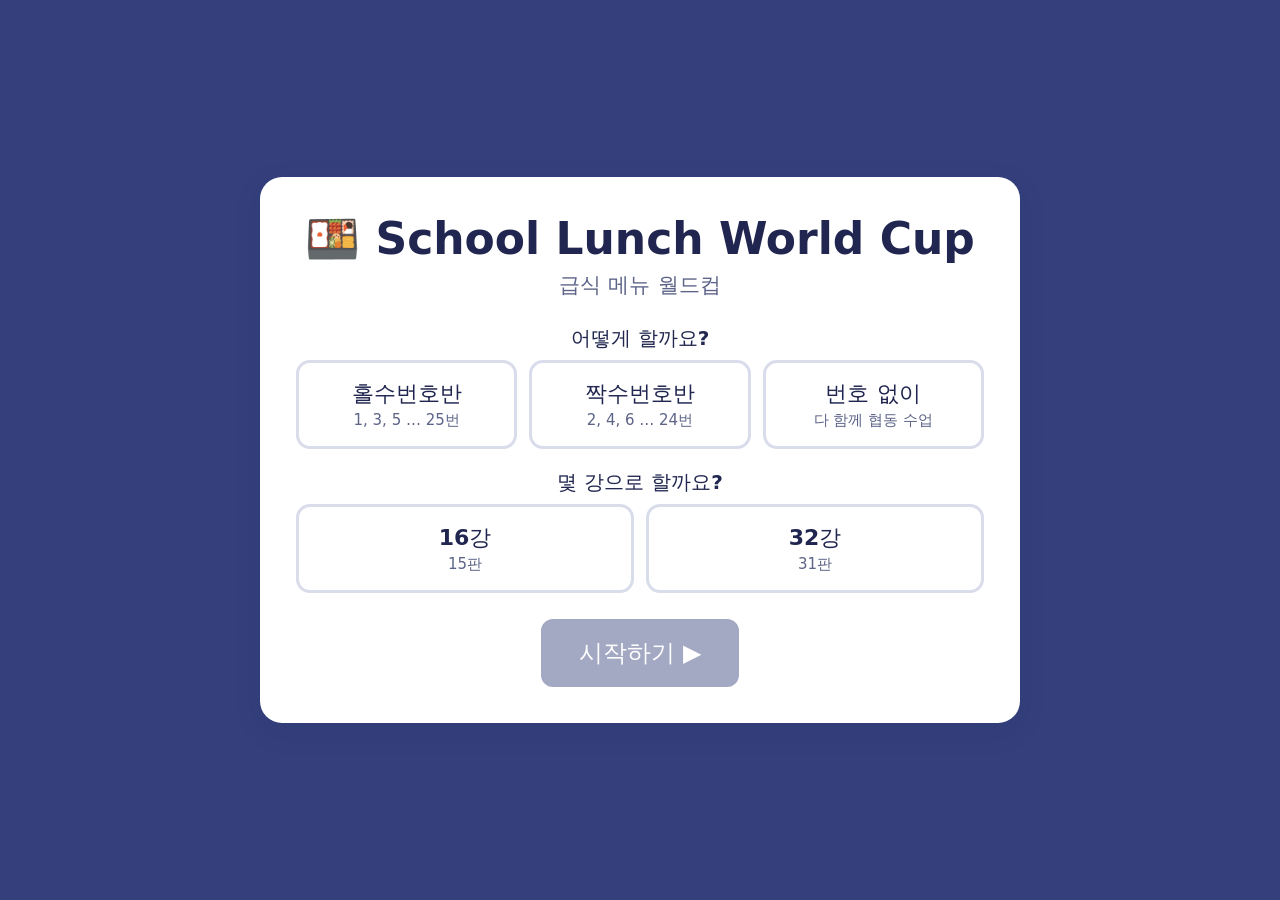
==== commit 8a2d0e99: "Use Nanum Gothic for Korean text in the world cup Co-Authored-By: Claude Opus 5.5 <noreply@anthropic" ====
--- a/lunch-worldcup/index.html
+++ b/lunch-worldcup/index.html
@@ -4,7 +4,7 @@
 <meta charset="utf-8">
 <meta name="viewport" content="width=device-width, initial-scale=1">
 <title>School Lunch World Cup</title>
-<link rel="stylesheet" href="fonts/sunflower.css">
+<link rel="stylesheet" href="fonts/nanum-gothic.css">
 <style>
   @font-face { font-family: 'Nunito'; font-weight: 700; font-display: swap; src: url(fonts/nunito-latin-700-normal.woff2) format('woff2'); }
   @font-face { font-family: 'Nunito'; font-weight: 800; font-display: swap; src: url(fonts/nunito-latin-800-normal.woff2) format('woff2'); }
@@ -18,8 +18,8 @@
   html, body { height: 100%; margin: 0; }
   body {
     background: var(--bg); color: #fff;
-    font-family: "Nunito", "Sunflower", "Apple SD Gothic Neo", "Malgun Gothic", "Noto Sans KR", system-ui, sans-serif;
-    font-weight: 700;
+    font-family: "Nunito", "Nanum Gothic", "Apple SD Gothic Neo", "Malgun Gothic", "Noto Sans KR", system-ui, sans-serif;
+    font-weight: 800;
     font-synthesis: none;
   }
   button { font: inherit; color: inherit; cursor: pointer; }
--- a/lunch-worldcup/fonts/nanum-gothic.css
+++ b/lunch-worldcup/fonts/nanum-gothic.css
@@ -0,0 +1,1837 @@
+/* nanum-gothic-[0]-700-normal */
+@font-face {
+  font-family: 'Nanum Gothic';
+  font-style: normal;
+  font-display: swap;
+  font-weight: 700;
+  src: url(nanum-gothic-0-700-normal.woff2) format('woff2');
+  unicode-range: U+f9ca-fa0b,U+ff03-ff05,U+ff07,U+ff0a-ff0b,U+ff0d-ff19,U+ff1b,U+ff1d,U+ff20-ff5b,U+ff5d,U+ffe0-ffe3,U+ffe5-ffe6;
+}
+
+/* nanum-gothic-[2]-700-normal */
+@font-face {
+  font-family: 'Nanum Gothic';
+  font-style: normal;
+  font-display: swap;
+  font-weight: 700;
+  src: url(nanum-gothic-2-700-normal.woff2) format('woff2');
+  unicode-range: U+d723-d728,U+d72a-d733,U+d735-d748,U+d74a-d74f,U+d752-d753,U+d755-d757,U+d75a-d75f,U+d762-d764,U+d766-d768,U+d76a-d76b,U+d76d-d76f,U+d771-d787,U+d789-d78b,U+d78d-d78f,U+d791-d797,U+d79a,U+d79c,U+d79e-d7a3,U+f900-f909,U+f90b-f92e;
+}
+
+/* nanum-gothic-[3]-700-normal */
+@font-face {
+  font-family: 'Nanum Gothic';
+  font-style: normal;
+  font-display: swap;
+  font-weight: 700;
+  src: url(nanum-gothic-3-700-normal.woff2) format('woff2');
+  unicode-range: U+d679-d68b,U+d68e-d69e,U+d6a0,U+d6a2-d6a7,U+d6a9-d6c3,U+d6c6-d6c7,U+d6c9-d6cb,U+d6cd-d6d3,U+d6d5-d6d6,U+d6d8-d6e3,U+d6e5-d6e7,U+d6e9-d6fb,U+d6fd-d717,U+d719-d71f,U+d721-d722;
+}
+
+/* nanum-gothic-[4]-700-normal */
+@font-face {
+  font-family: 'Nanum Gothic';
+  font-style: normal;
+  font-display: swap;
+  font-weight: 700;
+  src: url(nanum-gothic-4-700-normal.woff2) format('woff2');
+  unicode-range: U+d5bc-d5c7,U+d5ca-d5cb,U+d5cd-d5cf,U+d5d1-d5d7,U+d5d9-d5da,U+d5dc,U+d5de-d5e3,U+d5e6-d5e7,U+d5e9-d5eb,U+d5ed-d5f6,U+d5f8,U+d5fa-d5ff,U+d602-d603,U+d605-d607,U+d609-d60f,U+d612-d613,U+d616-d61b,U+d61d-d637,U+d63a-d63b,U+d63d-d63f,U+d641-d647,U+d64a-d64c,U+d64e-d653,U+d656-d657,U+d659-d65b,U+d65d-d666,U+d668,U+d66a-d678;
+}
+
+/* nanum-gothic-[5]-700-normal */
+@font-face {
+  font-family: 'Nanum Gothic';
+  font-style: normal;
+  font-display: swap;
+  font-weight: 700;
+  src: url(nanum-gothic-5-700-normal.woff2) format('woff2');
+  unicode-range: U+d507,U+d509-d50b,U+d50d-d513,U+d515-d53b,U+d53e-d53f,U+d541-d543,U+d545-d54c,U+d54e,U+d550,U+d552-d557,U+d55a-d55b,U+d55d-d55f,U+d561-d564,U+d566-d567,U+d56a,U+d56c,U+d56e-d573,U+d576-d577,U+d579-d583,U+d585-d586,U+d58a-d5a4,U+d5a6-d5bb;
+}
+
+/* nanum-gothic-[6]-700-normal */
+@font-face {
+  font-family: 'Nanum Gothic';
+  font-style: normal;
+  font-display: swap;
+  font-weight: 700;
+  src: url(nanum-gothic-6-700-normal.woff2) format('woff2');
+  unicode-range: U+d464-d477,U+d47a-d47b,U+d47d-d47f,U+d481-d487,U+d489-d48a,U+d48c,U+d48e-d4e7,U+d4e9-d503,U+d505-d506;
+}
+
+/* nanum-gothic-[7]-700-normal */
+@font-face {
+  font-family: 'Nanum Gothic';
+  font-style: normal;
+  font-display: swap;
+  font-weight: 700;
+  src: url(nanum-gothic-7-700-normal.woff2) format('woff2');
+  unicode-range: U+d3bf-d3c7,U+d3ca-d3cf,U+d3d1-d3eb,U+d3ee-d3ef,U+d3f1-d3f3,U+d3f5-d3fb,U+d3fd-d400,U+d402-d45b,U+d45d-d463;
+}
+
+/* nanum-gothic-[8]-700-normal */
+@font-face {
+  font-family: 'Nanum Gothic';
+  font-style: normal;
+  font-display: swap;
+  font-weight: 700;
+  src: url(nanum-gothic-8-700-normal.woff2) format('woff2');
+  unicode-range: U+d2ff,U+d302-d304,U+d306-d30b,U+d30f,U+d311-d313,U+d315-d31b,U+d31e,U+d322-d324,U+d326-d327,U+d32a-d32b,U+d32d-d32f,U+d331-d337,U+d339-d33c,U+d33e-d37b,U+d37e-d37f,U+d381-d383,U+d385-d38b,U+d38e-d390,U+d392-d397,U+d39a-d39b,U+d39d-d39f,U+d3a1-d3a7,U+d3a9-d3aa,U+d3ac,U+d3ae-d3b3,U+d3b5-d3b7,U+d3b9-d3bb,U+d3bd-d3be;
+}
+
+/* nanum-gothic-[9]-700-normal */
+@font-face {
+  font-family: 'Nanum Gothic';
+  font-style: normal;
+  font-display: swap;
+  font-weight: 700;
+  src: url(nanum-gothic-9-700-normal.woff2) format('woff2');
+  unicode-range: U+d257-d27f,U+d281-d29b,U+d29d-d29f,U+d2a1-d2ab,U+d2ad-d2b7,U+d2ba-d2bb,U+d2bd-d2bf,U+d2c1-d2c7,U+d2c9-d2ef,U+d2f2-d2f3,U+d2f5-d2f7,U+d2f9-d2fe;
+}
+
+/* nanum-gothic-[10]-700-normal */
+@font-face {
+  font-family: 'Nanum Gothic';
+  font-style: normal;
+  font-display: swap;
+  font-weight: 700;
+  src: url(nanum-gothic-10-700-normal.woff2) format('woff2');
+  unicode-range: U+d1b4,U+d1b6-d1f3,U+d1f5-d22b,U+d22e-d22f,U+d231-d233,U+d235-d23b,U+d23d-d240,U+d242-d256;
+}
+
+/* nanum-gothic-[11]-700-normal */
+@font-face {
+  font-family: 'Nanum Gothic';
+  font-style: normal;
+  font-display: swap;
+  font-weight: 700;
+  src: url(nanum-gothic-11-700-normal.woff2) format('woff2');
+  unicode-range: U+d105-d12f,U+d132-d133,U+d135-d137,U+d139-d13f,U+d141-d142,U+d144,U+d146-d14b,U+d14e-d14f,U+d151-d153,U+d155-d15b,U+d15e-d187,U+d189-d19f,U+d1a2-d1a3,U+d1a5-d1a7,U+d1a9-d1af,U+d1b2-d1b3;
+}
+
+/* nanum-gothic-[12]-700-normal */
+@font-face {
+  font-family: 'Nanum Gothic';
+  font-style: normal;
+  font-display: swap;
+  font-weight: 700;
+  src: url(nanum-gothic-12-700-normal.woff2) format('woff2');
+  unicode-range: U+d04b-d04f,U+d051-d057,U+d059-d06b,U+d06d-d06f,U+d071-d073,U+d075-d07b,U+d07e-d0a3,U+d0a6-d0a7,U+d0a9-d0ab,U+d0ad-d0b3,U+d0b6,U+d0b8,U+d0ba-d0bf,U+d0c2-d0c3,U+d0c5-d0c7,U+d0c9-d0cf,U+d0d2,U+d0d6-d0db,U+d0de-d0df,U+d0e1-d0e3,U+d0e5-d0eb,U+d0ee-d0f0,U+d0f2-d104;
+}
+
+/* nanum-gothic-[13]-700-normal */
+@font-face {
+  font-family: 'Nanum Gothic';
+  font-style: normal;
+  font-display: swap;
+  font-weight: 700;
+  src: url(nanum-gothic-13-700-normal.woff2) format('woff2');
+  unicode-range: U+cfa2-cfc3,U+cfc5-cfdf,U+cfe2-cfe3,U+cfe5-cfe7,U+cfe9-cff4,U+cff6-cffb,U+cffd-cfff,U+d001-d003,U+d005-d017,U+d019-d033,U+d036-d037,U+d039-d03b,U+d03d-d04a;
+}
+
+/* nanum-gothic-[14]-700-normal */
+@font-face {
+  font-family: 'Nanum Gothic';
+  font-style: normal;
+  font-display: swap;
+  font-weight: 700;
+  src: url(nanum-gothic-14-700-normal.woff2) format('woff2');
+  unicode-range: U+cef0-cef3,U+cef6,U+cef9-ceff,U+cf01-cf03,U+cf05-cf07,U+cf09-cf0f,U+cf11-cf12,U+cf14-cf1b,U+cf1d-cf1f,U+cf21-cf2f,U+cf31-cf53,U+cf56-cf57,U+cf59-cf5b,U+cf5d-cf63,U+cf66,U+cf68,U+cf6a-cf6f,U+cf71-cf84,U+cf86-cf8b,U+cf8d-cfa1;
+}
+
+/* nanum-gothic-[15]-700-normal */
+@font-face {
+  font-family: 'Nanum Gothic';
+  font-style: normal;
+  font-display: swap;
+  font-weight: 700;
+  src: url(nanum-gothic-15-700-normal.woff2) format('woff2');
+  unicode-range: U+ce3c-ce57,U+ce5a-ce5b,U+ce5d-ce5f,U+ce61-ce67,U+ce6a,U+ce6c,U+ce6e-ce73,U+ce76-ce77,U+ce79-ce7b,U+ce7d-ce83,U+ce85-ce88,U+ce8a-ce8f,U+ce91-ce93,U+ce95-ce97,U+ce99-ce9f,U+cea2,U+cea4-ceab,U+cead-cee3,U+cee6-cee7,U+cee9-ceeb,U+ceed-ceef;
+}
+
+/* nanum-gothic-[16]-700-normal */
+@font-face {
+  font-family: 'Nanum Gothic';
+  font-style: normal;
+  font-display: swap;
+  font-weight: 700;
+  src: url(nanum-gothic-16-700-normal.woff2) format('woff2');
+  unicode-range: U+cd92-cd93,U+cd96-cd97,U+cd99-cd9b,U+cd9d-cda3,U+cda6-cda8,U+cdaa-cdaf,U+cdb1-cdc3,U+cdc5-cdcb,U+cdcd-cde7,U+cde9-ce03,U+ce05-ce1f,U+ce22-ce34,U+ce36-ce3b;
+}
+
+/* nanum-gothic-[17]-700-normal */
+@font-face {
+  font-family: 'Nanum Gothic';
+  font-style: normal;
+  font-display: swap;
+  font-weight: 700;
+  src: url(nanum-gothic-17-700-normal.woff2) format('woff2');
+  unicode-range: U+ccef-cd07,U+cd0a-cd0b,U+cd0d-cd1a,U+cd1c,U+cd1e-cd2b,U+cd2d-cd5b,U+cd5d-cd77,U+cd79-cd91;
+}
+
+/* nanum-gothic-[18]-700-normal */
+@font-face {
+  font-family: 'Nanum Gothic';
+  font-style: normal;
+  font-display: swap;
+  font-weight: 700;
+  src: url(nanum-gothic-18-700-normal.woff2) format('woff2');
+  unicode-range: U+cc3f-cc43,U+cc46-cc47,U+cc49-cc4b,U+cc4d-cc53,U+cc55-cc58,U+cc5a-cc5f,U+cc61-cc97,U+cc9a-cc9b,U+cc9d-cc9f,U+cca1-cca7,U+ccaa,U+ccac,U+ccae-ccb3,U+ccb6-ccb7,U+ccb9-ccbb,U+ccbd-cccf,U+ccd1-cce3,U+cce5-ccee;
+}
+
+/* nanum-gothic-[19]-700-normal */
+@font-face {
+  font-family: 'Nanum Gothic';
+  font-style: normal;
+  font-display: swap;
+  font-weight: 700;
+  src: url(nanum-gothic-19-700-normal.woff2) format('woff2');
+  unicode-range: U+cb91-cbd3,U+cbd5-cbe3,U+cbe5-cc0b,U+cc0e-cc0f,U+cc11-cc13,U+cc15-cc1b,U+cc1d-cc20,U+cc23-cc27,U+cc2a-cc2b,U+cc2d,U+cc2f,U+cc31-cc37,U+cc3a,U+cc3c;
+}
+
+/* nanum-gothic-[20]-700-normal */
+@font-face {
+  font-family: 'Nanum Gothic';
+  font-style: normal;
+  font-display: swap;
+  font-weight: 700;
+  src: url(nanum-gothic-20-700-normal.woff2) format('woff2');
+  unicode-range: U+caf4-cb47,U+cb4a-cb90;
+}
+
+/* nanum-gothic-[21]-700-normal */
+@font-face {
+  font-family: 'Nanum Gothic';
+  font-style: normal;
+  font-display: swap;
+  font-weight: 700;
+  src: url(nanum-gothic-21-700-normal.woff2) format('woff2');
+  unicode-range: U+ca4a-ca4b,U+ca4e-ca4f,U+ca51-ca53,U+ca55-ca5b,U+ca5d-ca60,U+ca62-ca83,U+ca85-cabb,U+cabe-cabf,U+cac1-cac3,U+cac5-cacb,U+cacd-cad0,U+cad2,U+cad4-cad8,U+cada-caf3;
+}
+
+/* nanum-gothic-[22]-700-normal */
+@font-face {
+  font-family: 'Nanum Gothic';
+  font-style: normal;
+  font-display: swap;
+  font-weight: 700;
+  src: url(nanum-gothic-22-700-normal.woff2) format('woff2');
+  unicode-range: U+c996-c997,U+c99a-c99c,U+c99e-c9bf,U+c9c2-c9c3,U+c9c5-c9c7,U+c9c9-c9cf,U+c9d2,U+c9d4,U+c9d7-c9d8,U+c9db,U+c9de-c9df,U+c9e1-c9e3,U+c9e5-c9e6,U+c9e8-c9eb,U+c9ee-c9f0,U+c9f2-c9f7,U+c9f9-ca0b,U+ca0d-ca28,U+ca2a-ca49;
+}
+
+/* nanum-gothic-[23]-700-normal */
+@font-face {
+  font-family: 'Nanum Gothic';
+  font-style: normal;
+  font-display: swap;
+  font-weight: 700;
+  src: url(nanum-gothic-23-700-normal.woff2) format('woff2');
+  unicode-range: U+c8e9-c8f4,U+c8f6-c8fb,U+c8fe-c8ff,U+c901-c903,U+c905-c90b,U+c90e-c910,U+c912-c917,U+c919-c92b,U+c92d-c94f,U+c951-c953,U+c955-c96b,U+c96d-c973,U+c975-c987,U+c98a-c98b,U+c98d-c98f,U+c991-c995;
+}
+
+/* nanum-gothic-[24]-700-normal */
+@font-face {
+  font-family: 'Nanum Gothic';
+  font-style: normal;
+  font-display: swap;
+  font-weight: 700;
+  src: url(nanum-gothic-24-700-normal.woff2) format('woff2');
+  unicode-range: U+c841-c84b,U+c84d-c86f,U+c872-c873,U+c875-c877,U+c879-c87f,U+c882-c884,U+c887-c88a,U+c88d-c8c3,U+c8c5-c8df,U+c8e1-c8e8;
+}
+
+/* nanum-gothic-[25]-700-normal */
+@font-face {
+  font-family: 'Nanum Gothic';
+  font-style: normal;
+  font-display: swap;
+  font-weight: 700;
+  src: url(nanum-gothic-25-700-normal.woff2) format('woff2');
+  unicode-range: U+c779-c77b,U+c77e-c782,U+c786,U+c78b,U+c78d,U+c78f,U+c792-c793,U+c795,U+c797,U+c799-c79f,U+c7a2,U+c7a7-c7ab,U+c7ae-c7bb,U+c7bd-c7c0,U+c7c2-c7c7,U+c7c9-c7dc,U+c7de-c7ff,U+c802-c803,U+c805-c807,U+c809,U+c80b-c80f,U+c812,U+c814,U+c817-c81b,U+c81e-c81f,U+c821-c823,U+c825-c82e,U+c830-c837,U+c839-c83b,U+c83d-c840;
+}
+
+/* nanum-gothic-[26]-700-normal */
+@font-face {
+  font-family: 'Nanum Gothic';
+  font-style: normal;
+  font-display: swap;
+  font-weight: 700;
+  src: url(nanum-gothic-26-700-normal.woff2) format('woff2');
+  unicode-range: U+c6bb-c6bf,U+c6c2,U+c6c4,U+c6c6-c6cb,U+c6ce-c6cf,U+c6d1-c6d3,U+c6d5-c6db,U+c6dd-c6df,U+c6e1-c6e7,U+c6e9-c6eb,U+c6ed-c6ef,U+c6f1-c6f8,U+c6fa-c703,U+c705-c707,U+c709-c70b,U+c70d-c716,U+c718,U+c71a-c71f,U+c722-c723,U+c725-c727,U+c729-c734,U+c736-c73b,U+c73e-c73f,U+c741-c743,U+c745-c74b,U+c74e-c750,U+c752-c757,U+c759-c773,U+c776-c777;
+}
+
+/* nanum-gothic-[27]-700-normal */
+@font-face {
+  font-family: 'Nanum Gothic';
+  font-style: normal;
+  font-display: swap;
+  font-weight: 700;
+  src: url(nanum-gothic-27-700-normal.woff2) format('woff2');
+  unicode-range: U+c5f5-c5fb,U+c5fe,U+c602-c605,U+c607,U+c609-c60f,U+c611-c61a,U+c61c-c623,U+c626-c627,U+c629-c62b,U+c62d,U+c62f-c632,U+c636,U+c638,U+c63a-c63f,U+c642-c643,U+c645-c647,U+c649-c652,U+c656-c65b,U+c65d-c65f,U+c661-c663,U+c665-c677,U+c679-c67b,U+c67d-c693,U+c696-c697,U+c699-c69b,U+c69d-c6a3,U+c6a6,U+c6a8,U+c6aa-c6af,U+c6b2-c6b3,U+c6b5-c6b7,U+c6b9-c6ba;
+}
+
+/* nanum-gothic-[28]-700-normal */
+@font-face {
+  font-family: 'Nanum Gothic';
+  font-style: normal;
+  font-display: swap;
+  font-weight: 700;
+  src: url(nanum-gothic-28-700-normal.woff2) format('woff2');
+  unicode-range: U+c517-c527,U+c52a-c52b,U+c52d-c52f,U+c531-c538,U+c53a,U+c53c,U+c53e-c543,U+c546-c547,U+c54b,U+c54d-c552,U+c556,U+c55a-c55b,U+c55d,U+c55f,U+c562-c563,U+c565-c567,U+c569-c56f,U+c572,U+c574,U+c576-c57b,U+c57e-c57f,U+c581-c583,U+c585-c586,U+c588-c58b,U+c58e,U+c590,U+c592-c596,U+c599-c5b3,U+c5b6-c5b7,U+c5ba,U+c5be-c5c3,U+c5ca-c5cb,U+c5cd,U+c5cf,U+c5d2-c5d3,U+c5d5-c5d7,U+c5d9-c5df,U+c5e1-c5e2,U+c5e4,U+c5e6-c5eb,U+c5ef,U+c5f1-c5f3;
+}
+
+/* nanum-gothic-[29]-700-normal */
+@font-face {
+  font-family: 'Nanum Gothic';
+  font-style: normal;
+  font-display: swap;
+  font-weight: 700;
+  src: url(nanum-gothic-29-700-normal.woff2) format('woff2');
+  unicode-range: U+c475-c4ef,U+c4f2-c4f3,U+c4f5-c4f7,U+c4f9-c4ff,U+c502-c50b,U+c50d-c516;
+}
+
+/* nanum-gothic-[30]-700-normal */
+@font-face {
+  font-family: 'Nanum Gothic';
+  font-style: normal;
+  font-display: swap;
+  font-weight: 700;
+  src: url(nanum-gothic-30-700-normal.woff2) format('woff2');
+  unicode-range: U+c3d0-c3d7,U+c3da-c3db,U+c3dd-c3de,U+c3e1-c3ec,U+c3ee-c3f3,U+c3f5-c42b,U+c42d-c463,U+c466-c474;
+}
+
+/* nanum-gothic-[31]-700-normal */
+@font-face {
+  font-family: 'Nanum Gothic';
+  font-style: normal;
+  font-display: swap;
+  font-weight: 700;
+  src: url(nanum-gothic-31-700-normal.woff2) format('woff2');
+  unicode-range: U+c32b-c367,U+c36a-c36b,U+c36d-c36f,U+c371-c377,U+c37a-c37b,U+c37e-c383,U+c385-c387,U+c389-c3cf;
+}
+
+/* nanum-gothic-[32]-700-normal */
+@font-face {
+  font-family: 'Nanum Gothic';
+  font-style: normal;
+  font-display: swap;
+  font-weight: 700;
+  src: url(nanum-gothic-32-700-normal.woff2) format('woff2');
+  unicode-range: U+c26a-c26b,U+c26d-c26f,U+c271-c273,U+c275-c27b,U+c27e-c287,U+c289-c28f,U+c291-c297,U+c299-c29a,U+c29c-c2a3,U+c2a5-c2a7,U+c2a9-c2ab,U+c2ad-c2b3,U+c2b6,U+c2b8,U+c2ba-c2bb,U+c2bd-c2db,U+c2de-c2df,U+c2e1-c2e2,U+c2e5-c2ea,U+c2ee,U+c2f0,U+c2f2-c2f5,U+c2f7,U+c2fa-c2fb,U+c2fd-c2ff,U+c301-c307,U+c309-c30c,U+c30e-c312,U+c315-c323,U+c325-c328,U+c32a;
+}
+
+/* nanum-gothic-[33]-700-normal */
+@font-face {
+  font-family: 'Nanum Gothic';
+  font-style: normal;
+  font-display: swap;
+  font-weight: 700;
+  src: url(nanum-gothic-33-700-normal.woff2) format('woff2');
+  unicode-range: U+c1bc-c1c3,U+c1c5-c1df,U+c1e1-c1fb,U+c1fd-c203,U+c205-c20c,U+c20e,U+c210-c217,U+c21a-c21b,U+c21d-c21e,U+c221-c227,U+c229-c22a,U+c22c,U+c22e,U+c230,U+c233-c24f,U+c251-c257,U+c259-c269;
+}
+
+/* nanum-gothic-[34]-700-normal */
+@font-face {
+  font-family: 'Nanum Gothic';
+  font-style: normal;
+  font-display: swap;
+  font-weight: 700;
+  src: url(nanum-gothic-34-700-normal.woff2) format('woff2');
+  unicode-range: U+c101-c11b,U+c11f,U+c121-c123,U+c125-c12b,U+c12e,U+c132-c137,U+c13a-c13b,U+c13d-c13f,U+c141-c147,U+c14a,U+c14c-c153,U+c155-c157,U+c159-c15b,U+c15d-c166,U+c169-c16f,U+c171-c177,U+c179-c18b,U+c18e-c18f,U+c191-c193,U+c195-c19b,U+c19d-c19e,U+c1a0,U+c1a2-c1a4,U+c1a6-c1bb;
+}
+
+/* nanum-gothic-[35]-700-normal */
+@font-face {
+  font-family: 'Nanum Gothic';
+  font-style: normal;
+  font-display: swap;
+  font-weight: 700;
+  src: url(nanum-gothic-35-700-normal.woff2) format('woff2');
+  unicode-range: U+c049-c057,U+c059-c05b,U+c05d-c05f,U+c061-c067,U+c069-c08f,U+c091-c0ab,U+c0ae-c0af,U+c0b1-c0b3,U+c0b5,U+c0b7-c0bb,U+c0be,U+c0c2-c0c7,U+c0ca-c0cb,U+c0cd-c0cf,U+c0d1-c0d7,U+c0d9-c0da,U+c0dc,U+c0de-c0e3,U+c0e5-c0eb,U+c0ed-c0f3,U+c0f6,U+c0f8,U+c0fa-c0ff;
+}
+
+/* nanum-gothic-[36]-700-normal */
+@font-face {
+  font-family: 'Nanum Gothic';
+  font-style: normal;
+  font-display: swap;
+  font-weight: 700;
+  src: url(nanum-gothic-36-700-normal.woff2) format('woff2');
+  unicode-range: U+bfa7-bfaf,U+bfb1-bfc4,U+bfc6-bfcb,U+bfce-bfcf,U+bfd1-bfd3,U+bfd5-bfdb,U+bfdd-c048;
+}
+
+/* nanum-gothic-[37]-700-normal */
+@font-face {
+  font-family: 'Nanum Gothic';
+  font-style: normal;
+  font-display: swap;
+  font-weight: 700;
+  src: url(nanum-gothic-37-700-normal.woff2) format('woff2');
+  unicode-range: U+bf07,U+bf09-bf3f,U+bf41-bf4f,U+bf52-bf54,U+bf56-bfa6;
+}
+
+/* nanum-gothic-[38]-700-normal */
+@font-face {
+  font-family: 'Nanum Gothic';
+  font-style: normal;
+  font-display: swap;
+  font-weight: 700;
+  src: url(nanum-gothic-38-700-normal.woff2) format('woff2');
+  unicode-range: U+be56,U+be58,U+be5c-be5f,U+be62-be63,U+be65-be67,U+be69-be74,U+be76-be7b,U+be7e-be7f,U+be81-be8e,U+be90,U+be92-bea7,U+bea9-becf,U+bed2-bed3,U+bed5-bed6,U+bed9-bee3,U+bee6-bf06;
+}
+
+/* nanum-gothic-[39]-700-normal */
+@font-face {
+  font-family: 'Nanum Gothic';
+  font-style: normal;
+  font-display: swap;
+  font-weight: 700;
+  src: url(nanum-gothic-39-700-normal.woff2) format('woff2');
+  unicode-range: U+bdb0-bdd3,U+bdd5-bdef,U+bdf1-be0b,U+be0d-be0f,U+be11-be13,U+be15-be43,U+be46-be47,U+be49-be4b,U+be4d-be53;
+}
+
+/* nanum-gothic-[40]-700-normal */
+@font-face {
+  font-family: 'Nanum Gothic';
+  font-style: normal;
+  font-display: swap;
+  font-weight: 700;
+  src: url(nanum-gothic-40-700-normal.woff2) format('woff2');
+  unicode-range: U+bd03,U+bd06,U+bd08,U+bd0a-bd0f,U+bd11-bd22,U+bd25-bd47,U+bd49-bd58,U+bd5a-bd7f,U+bd82-bd83,U+bd85-bd87,U+bd8a-bd8f,U+bd91-bd92,U+bd94,U+bd96-bd98,U+bd9a-bdaf;
+}
+
+/* nanum-gothic-[41]-700-normal */
+@font-face {
+  font-family: 'Nanum Gothic';
+  font-style: normal;
+  font-display: swap;
+  font-weight: 700;
+  src: url(nanum-gothic-41-700-normal.woff2) format('woff2');
+  unicode-range: U+bc4e-bc83,U+bc86-bc87,U+bc89-bc8b,U+bc8d-bc93,U+bc96,U+bc98,U+bc9b-bc9f,U+bca2-bca3,U+bca5-bca7,U+bca9-bcb2,U+bcb4-bcbb,U+bcbe-bcbf,U+bcc1-bcc3,U+bcc5-bccc,U+bcce-bcd0,U+bcd2-bcd4,U+bcd6-bcf3,U+bcf7,U+bcf9-bcfb,U+bcfd-bd02;
+}
+
+/* nanum-gothic-[42]-700-normal */
+@font-face {
+  font-family: 'Nanum Gothic';
+  font-style: normal;
+  font-display: swap;
+  font-weight: 700;
+  src: url(nanum-gothic-42-700-normal.woff2) format('woff2');
+  unicode-range: U+bb90-bba3,U+bba5-bbab,U+bbad-bbbf,U+bbc1-bbf7,U+bbfa-bbfb,U+bbfd-bbfe,U+bc01-bc07,U+bc09-bc0a,U+bc0e,U+bc10,U+bc12-bc13,U+bc17,U+bc19-bc1a,U+bc1e,U+bc20-bc23,U+bc26,U+bc28,U+bc2a-bc2c,U+bc2e-bc2f,U+bc32-bc33,U+bc35-bc37,U+bc39-bc3f,U+bc41-bc42,U+bc44,U+bc46-bc48,U+bc4a-bc4d;
+}
+
+/* nanum-gothic-[43]-700-normal */
+@font-face {
+  font-family: 'Nanum Gothic';
+  font-style: normal;
+  font-display: swap;
+  font-weight: 700;
+  src: url(nanum-gothic-43-700-normal.woff2) format('woff2');
+  unicode-range: U+bae6-bafb,U+bafd-bb17,U+bb19-bb33,U+bb37,U+bb39-bb3a,U+bb3d-bb43,U+bb45-bb46,U+bb48,U+bb4a-bb4f,U+bb51-bb53,U+bb55-bb57,U+bb59-bb62,U+bb64-bb8f;
+}
+
+/* nanum-gothic-[44]-700-normal */
+@font-face {
+  font-family: 'Nanum Gothic';
+  font-style: normal;
+  font-display: swap;
+  font-weight: 700;
+  src: url(nanum-gothic-44-700-normal.woff2) format('woff2');
+  unicode-range: U+ba30-ba37,U+ba3a-ba3b,U+ba3d-ba3f,U+ba41-ba47,U+ba49-ba4a,U+ba4c,U+ba4e-ba53,U+ba56-ba57,U+ba59-ba5b,U+ba5d-ba63,U+ba65-ba66,U+ba68-ba6f,U+ba71-ba73,U+ba75-ba77,U+ba79-ba84,U+ba86,U+ba88-baa7,U+baaa,U+baad-baaf,U+bab1-bab7,U+baba,U+babc,U+babe-bae5;
+}
+
+/* nanum-gothic-[45]-700-normal */
+@font-face {
+  font-family: 'Nanum Gothic';
+  font-style: normal;
+  font-display: swap;
+  font-weight: 700;
+  src: url(nanum-gothic-45-700-normal.woff2) format('woff2');
+  unicode-range: U+b96e-b973,U+b976-b977,U+b979-b97b,U+b97d-b983,U+b986,U+b988,U+b98a-b98d,U+b98f-b9ab,U+b9ae-b9af,U+b9b1-b9b3,U+b9b5-b9bb,U+b9be,U+b9c0,U+b9c2-b9c7,U+b9ca-b9cb,U+b9cd,U+b9d2-b9d7,U+b9da,U+b9dc,U+b9df-b9e0,U+b9e2,U+b9e6-b9e7,U+b9e9-b9f3,U+b9f6,U+b9f8,U+b9fb-ba2f;
+}
+
+/* nanum-gothic-[46]-700-normal */
+@font-face {
+  font-family: 'Nanum Gothic';
+  font-style: normal;
+  font-display: swap;
+  font-weight: 700;
+  src: url(nanum-gothic-46-700-normal.woff2) format('woff2');
+  unicode-range: U+b8bf-b8cb,U+b8cd-b8e0,U+b8e2-b8e7,U+b8ea-b8eb,U+b8ed-b8ef,U+b8f1-b8f7,U+b8fa,U+b8fc,U+b8fe-b903,U+b905-b917,U+b919-b91f,U+b921-b93b,U+b93d-b957,U+b95a-b95b,U+b95d-b95f,U+b961-b967,U+b969-b96c;
+}
+
+/* nanum-gothic-[47]-700-normal */
+@font-face {
+  font-family: 'Nanum Gothic';
+  font-style: normal;
+  font-display: swap;
+  font-weight: 700;
+  src: url(nanum-gothic-47-700-normal.woff2) format('woff2');
+  unicode-range: U+b80d-b80f,U+b811-b817,U+b81a,U+b81c-b823,U+b826-b827,U+b829-b82b,U+b82d-b833,U+b836,U+b83a-b83f,U+b841-b85b,U+b85e-b85f,U+b861-b863,U+b865-b86b,U+b86e,U+b870,U+b872-b8af,U+b8b1-b8be;
+}
+
+/* nanum-gothic-[48]-700-normal */
+@font-face {
+  font-family: 'Nanum Gothic';
+  font-style: normal;
+  font-display: swap;
+  font-weight: 700;
+  src: url(nanum-gothic-48-700-normal.woff2) format('woff2');
+  unicode-range: U+b74d-b75f,U+b761-b763,U+b765-b774,U+b776-b77b,U+b77e-b77f,U+b781-b783,U+b785-b78b,U+b78e,U+b792-b796,U+b79a-b79b,U+b79d-b7a7,U+b7aa,U+b7ae-b7b3,U+b7b6-b7c8,U+b7ca-b7eb,U+b7ee-b7ef,U+b7f1-b7f3,U+b7f5-b7fb,U+b7fe,U+b802-b806,U+b80a-b80b;
+}
+
+/* nanum-gothic-[49]-700-normal */
+@font-face {
+  font-family: 'Nanum Gothic';
+  font-style: normal;
+  font-display: swap;
+  font-weight: 700;
+  src: url(nanum-gothic-49-700-normal.woff2) format('woff2');
+  unicode-range: U+b6a7-b6aa,U+b6ac-b6b0,U+b6b2-b6ef,U+b6f1-b727,U+b72a-b72b,U+b72d-b72e,U+b731-b737,U+b739-b73a,U+b73c-b743,U+b745-b74c;
+}
+
+/* nanum-gothic-[50]-700-normal */
+@font-face {
+  font-family: 'Nanum Gothic';
+  font-style: normal;
+  font-display: swap;
+  font-weight: 700;
+  src: url(nanum-gothic-50-700-normal.woff2) format('woff2');
+  unicode-range: U+b605-b60f,U+b612-b617,U+b619-b624,U+b626-b69b,U+b69e-b6a3,U+b6a5-b6a6;
+}
+
+/* nanum-gothic-[51]-700-normal */
+@font-face {
+  font-family: 'Nanum Gothic';
+  font-style: normal;
+  font-display: swap;
+  font-weight: 700;
+  src: url(nanum-gothic-51-700-normal.woff2) format('woff2');
+  unicode-range: U+b55f,U+b562-b583,U+b585-b59f,U+b5a2-b5a3,U+b5a5-b5a7,U+b5a9-b5b2,U+b5b5-b5ba,U+b5bd-b604;
+}
+
+/* nanum-gothic-[52]-700-normal */
+@font-face {
+  font-family: 'Nanum Gothic';
+  font-style: normal;
+  font-display: swap;
+  font-weight: 700;
+  src: url(nanum-gothic-52-700-normal.woff2) format('woff2');
+  unicode-range: U+b4a5-b4b6,U+b4b8-b4bf,U+b4c1-b4c7,U+b4c9-b4db,U+b4de-b4df,U+b4e1-b4e2,U+b4e5-b4eb,U+b4ee,U+b4f0,U+b4f2-b513,U+b516-b517,U+b519-b51a,U+b51d-b523,U+b526,U+b528,U+b52b-b52f,U+b532-b533,U+b535-b537,U+b539-b53f,U+b541-b544,U+b546-b54b,U+b54d-b54f,U+b551-b55b,U+b55d-b55e;
+}
+
+/* nanum-gothic-[53]-700-normal */
+@font-face {
+  font-family: 'Nanum Gothic';
+  font-style: normal;
+  font-display: swap;
+  font-weight: 700;
+  src: url(nanum-gothic-53-700-normal.woff2) format('woff2');
+  unicode-range: U+b3f8-b3fb,U+b3fd-b40f,U+b411-b417,U+b419-b41b,U+b41d-b41f,U+b421-b427,U+b42a-b42b,U+b42d-b44f,U+b452-b453,U+b455-b457,U+b459-b45f,U+b462-b464,U+b466-b46b,U+b46d-b47f,U+b481-b4a3;
+}
+
+/* nanum-gothic-[54]-700-normal */
+@font-face {
+  font-family: 'Nanum Gothic';
+  font-style: normal;
+  font-display: swap;
+  font-weight: 700;
+  src: url(nanum-gothic-54-700-normal.woff2) format('woff2');
+  unicode-range: U+b342-b353,U+b356-b357,U+b359-b35b,U+b35d-b35e,U+b360-b363,U+b366,U+b368,U+b36a-b36d,U+b36f,U+b372-b373,U+b375-b377,U+b379-b37f,U+b381-b382,U+b384,U+b386-b38b,U+b38d-b3c3,U+b3c6-b3c7,U+b3c9-b3ca,U+b3cd-b3d3,U+b3d6,U+b3d8,U+b3da-b3f7;
+}
+
+/* nanum-gothic-[55]-700-normal */
+@font-face {
+  font-family: 'Nanum Gothic';
+  font-style: normal;
+  font-display: swap;
+  font-weight: 700;
+  src: url(nanum-gothic-55-700-normal.woff2) format('woff2');
+  unicode-range: U+b27c-b283,U+b285-b28f,U+b292-b293,U+b295-b297,U+b29a-b29f,U+b2a1-b2a4,U+b2a7-b2a9,U+b2ab,U+b2ad-b2c7,U+b2ca-b2cb,U+b2cd-b2cf,U+b2d1-b2d7,U+b2da,U+b2dc,U+b2de-b2e3,U+b2e7,U+b2e9-b2ea,U+b2ef-b2f3,U+b2f6,U+b2f8,U+b2fa-b2fb,U+b2fd-b2fe,U+b302-b303,U+b305-b307,U+b309-b30f,U+b312,U+b316-b31b,U+b31d-b341;
+}
+
+/* nanum-gothic-[56]-700-normal */
+@font-face {
+  font-family: 'Nanum Gothic';
+  font-style: normal;
+  font-display: swap;
+  font-weight: 700;
+  src: url(nanum-gothic-56-700-normal.woff2) format('woff2');
+  unicode-range: U+b1d6-b1e7,U+b1e9-b1fc,U+b1fe-b203,U+b206-b207,U+b209-b20b,U+b20d-b213,U+b216-b21f,U+b221-b257,U+b259-b273,U+b275-b27b;
+}
+
+/* nanum-gothic-[57]-700-normal */
+@font-face {
+  font-family: 'Nanum Gothic';
+  font-style: normal;
+  font-display: swap;
+  font-weight: 700;
+  src: url(nanum-gothic-57-700-normal.woff2) format('woff2');
+  unicode-range: U+b120-b122,U+b126-b127,U+b129-b12b,U+b12d-b133,U+b136,U+b138,U+b13a-b13f,U+b142-b143,U+b145-b14f,U+b151-b153,U+b156-b157,U+b159-b177,U+b17a-b17b,U+b17d-b17f,U+b181-b187,U+b189-b18c,U+b18e-b191,U+b195-b1a7,U+b1a9-b1cb,U+b1cd-b1d5;
+}
+
+/* nanum-gothic-[58]-700-normal */
+@font-face {
+  font-family: 'Nanum Gothic';
+  font-style: normal;
+  font-display: swap;
+  font-weight: 700;
+  src: url(nanum-gothic-58-700-normal.woff2) format('woff2');
+  unicode-range: U+b05f-b07b,U+b07e-b07f,U+b081-b083,U+b085-b08b,U+b08d-b097,U+b09b,U+b09d-b09f,U+b0a2-b0a7,U+b0aa,U+b0b0,U+b0b2,U+b0b6-b0b7,U+b0b9-b0bb,U+b0bd-b0c3,U+b0c6-b0c7,U+b0ca-b0cf,U+b0d1-b0df,U+b0e1-b0e4,U+b0e6-b107,U+b10a-b10b,U+b10d-b10f,U+b111-b112,U+b114-b117,U+b119-b11a,U+b11c-b11f;
+}
+
+/* nanum-gothic-[59]-700-normal */
+@font-face {
+  font-family: 'Nanum Gothic';
+  font-style: normal;
+  font-display: swap;
+  font-weight: 700;
+  src: url(nanum-gothic-59-700-normal.woff2) format('woff2');
+  unicode-range: U+afac-afb7,U+afba-afbb,U+afbd-afbf,U+afc1-afc6,U+afca-afcc,U+afce-afd3,U+afd5-afe7,U+afe9-afef,U+aff1-b00b,U+b00d-b00f,U+b011-b013,U+b015-b01b,U+b01d-b027,U+b029-b043,U+b045-b047,U+b049,U+b04b,U+b04d-b052,U+b055-b056,U+b058-b05c,U+b05e;
+}
+
+/* nanum-gothic-[60]-700-normal */
+@font-face {
+  font-family: 'Nanum Gothic';
+  font-style: normal;
+  font-display: swap;
+  font-weight: 700;
+  src: url(nanum-gothic-60-700-normal.woff2) format('woff2');
+  unicode-range: U+af03-af07,U+af09-af2b,U+af2e-af33,U+af35-af3b,U+af3e-af40,U+af44-af47,U+af4a-af5c,U+af5e-af63,U+af65-af7f,U+af81-afab;
+}
+
+/* nanum-gothic-[61]-700-normal */
+@font-face {
+  font-family: 'Nanum Gothic';
+  font-style: normal;
+  font-display: swap;
+  font-weight: 700;
+  src: url(nanum-gothic-61-700-normal.woff2) format('woff2');
+  unicode-range: U+ae56-ae5b,U+ae5e-ae60,U+ae62-ae64,U+ae66-ae67,U+ae69-ae6b,U+ae6d-ae83,U+ae85-aebb,U+aebf,U+aec1-aec3,U+aec5-aecb,U+aece,U+aed0,U+aed2-aed7,U+aed9-aef3,U+aef5-af02;
+}
+
+/* nanum-gothic-[62]-700-normal */
+@font-face {
+  font-family: 'Nanum Gothic';
+  font-style: normal;
+  font-display: swap;
+  font-weight: 700;
+  src: url(nanum-gothic-62-700-normal.woff2) format('woff2');
+  unicode-range: U+ad9c-ada3,U+ada5-adbf,U+adc1-adc3,U+adc5-adc7,U+adc9-add2,U+add4-addb,U+addd-addf,U+ade1-ade3,U+ade5-adf7,U+adfa-adfb,U+adfd-adff,U+ae02-ae07,U+ae0a,U+ae0c,U+ae0e-ae13,U+ae15-ae2f,U+ae31-ae33,U+ae35-ae37,U+ae39-ae3f,U+ae42,U+ae44,U+ae46-ae49,U+ae4b,U+ae4f,U+ae51-ae53,U+ae55;
+}
+
+/* nanum-gothic-[63]-700-normal */
+@font-face {
+  font-family: 'Nanum Gothic';
+  font-style: normal;
+  font-display: swap;
+  font-weight: 700;
+  src: url(nanum-gothic-63-700-normal.woff2) format('woff2');
+  unicode-range: U+ace2-ace3,U+ace5-ace6,U+ace9-acef,U+acf2,U+acf4,U+acf7-acfb,U+acfe-acff,U+ad01-ad03,U+ad05-ad0b,U+ad0d-ad10,U+ad12-ad1b,U+ad1d-ad33,U+ad35-ad48,U+ad4a-ad4f,U+ad51-ad6b,U+ad6e-ad6f,U+ad71-ad72,U+ad77-ad7c,U+ad7e,U+ad80,U+ad82-ad87,U+ad89-ad8b,U+ad8d-ad8f,U+ad91-ad9b;
+}
+
+/* nanum-gothic-[64]-700-normal */
+@font-face {
+  font-family: 'Nanum Gothic';
+  font-style: normal;
+  font-display: swap;
+  font-weight: 700;
+  src: url(nanum-gothic-64-700-normal.woff2) format('woff2');
+  unicode-range: U+ac25-ac2c,U+ac2e,U+ac30,U+ac32-ac37,U+ac39-ac3f,U+ac41-ac4c,U+ac4e-ac6f,U+ac72-ac73,U+ac75-ac76,U+ac79-ac7f,U+ac82,U+ac84-ac88,U+ac8a-ac8b,U+ac8d-ac8f,U+ac91-ac93,U+ac95-ac9b,U+ac9d-ac9e,U+aca1-aca7,U+acab,U+acad-acaf,U+acb1-acb7,U+acba-acbb,U+acbe-acc0,U+acc2-acc3,U+acc5-acdf;
+}
+
+/* nanum-gothic-[65]-700-normal */
+@font-face {
+  font-family: 'Nanum Gothic';
+  font-style: normal;
+  font-display: swap;
+  font-weight: 700;
+  src: url(nanum-gothic-65-700-normal.woff2) format('woff2');
+  unicode-range: U+99df,U+99ed,U+99f1,U+99ff,U+9a01,U+9a08,U+9a0e-9a0f,U+9a19,U+9a2b,U+9a30,U+9a36-9a37,U+9a40,U+9a43,U+9a45,U+9a4d,U+9a55,U+9a57,U+9a5a-9a5b,U+9a5f,U+9a62,U+9a65,U+9a69-9a6a,U+9aa8,U+9ab8,U+9ad3,U+9ae5,U+9aee,U+9b1a,U+9b27,U+9b2a,U+9b31,U+9b3c,U+9b41-9b45,U+9b4f,U+9b54,U+9b5a,U+9b6f,U+9b8e,U+9b91,U+9b9f,U+9bab,U+9bae,U+9bc9,U+9bd6,U+9be4,U+9be8,U+9c0d,U+9c10,U+9c12,U+9c15,U+9c25,U+9c32,U+9c3b,U+9c47,U+9c49,U+9c57,U+9ce5,U+9ce7,U+9ce9,U+9cf3-9cf4,U+9cf6,U+9d09,U+9d1b,U+9d26,U+9d28,U+9d3b,U+9d51,U+9d5d,U+9d60-9d61,U+9d6c,U+9d72,U+9da9,U+9daf,U+9db4,U+9dc4,U+9dd7,U+9df2,U+9df8-9dfa,U+9e1a,U+9e1e,U+9e75,U+9e79,U+9e7d,U+9e7f,U+9e92-9e93,U+9e97,U+9e9d,U+9e9f,U+9ea5,U+9eb4-9eb5,U+9ebb,U+9ebe,U+9ec3,U+9ecd-9ece,U+9ed4,U+9ed8,U+9edb-9edc,U+9ede,U+9ee8,U+9ef4,U+9f07-9f08,U+9f0e,U+9f13,U+9f20,U+9f3b,U+9f4a-9f4b,U+9f4e,U+9f52,U+9f5f,U+9f61,U+9f67,U+9f6a,U+9f6c,U+9f77,U+9f8d,U+9f90,U+9f95,U+9f9c,U+ac02-ac03,U+ac05-ac06,U+ac09-ac0f,U+ac17-ac18,U+ac1b,U+ac1e-ac1f,U+ac21-ac23;
+}
+
+/* nanum-gothic-[94]-700-normal */
+@font-face {
+  font-family: 'Nanum Gothic';
+  font-style: normal;
+  font-display: swap;
+  font-weight: 700;
+  src: url(nanum-gothic-94-700-normal.woff2) format('woff2');
+  unicode-range: U+3136,U+3138,U+313a-3140,U+3143-3144,U+3150,U+3152,U+3154-3156,U+3158-315b,U+315d-315f,U+3162,U+3164-318c,U+318e,U+3200-321b,U+3231,U+3239,U+3251-325a,U+3260-327b,U+327e-327f,U+328a-3290,U+3294,U+329e,U+32a5,U+3380-3384,U+3388-338b;
+}
+
+/* nanum-gothic-[95]-700-normal */
+@font-face {
+  font-family: 'Nanum Gothic';
+  font-style: normal;
+  font-display: swap;
+  font-weight: 700;
+  src: url(nanum-gothic-95-700-normal.woff2) format('woff2');
+  unicode-range: U+2f7d,U+2f7f-2f8b,U+2f8e-2f90,U+2f92-2f97,U+2f99-2fa0,U+2fa2-2fa3,U+2fa5-2fa9,U+2fac-2fb1,U+2fb3-2fbc,U+2fc1-2fca,U+2fcd-2fd4,U+3003,U+3012-3019,U+301c,U+301e-3020,U+3036,U+3041,U+3043,U+3045,U+3047,U+3049,U+304e,U+3050,U+3052,U+3056,U+305a,U+305c,U+305e,U+3062,U+3065,U+306c,U+3070-307d,U+3080,U+3085,U+3087,U+308e,U+3090-3091,U+30a1,U+30a5,U+30a9,U+30ae,U+30b1-30b2,U+30b4,U+30b6,U+30bc-30be,U+30c2,U+30c5,U+30cc,U+30d2,U+30d4,U+30d8-30dd,U+30e4,U+30e6,U+30e8,U+30ee,U+30f0-30f2,U+30f4-30f6,U+3133,U+3135;
+}
+
+/* nanum-gothic-[96]-700-normal */
+@font-face {
+  font-family: 'Nanum Gothic';
+  font-style: normal;
+  font-display: swap;
+  font-weight: 700;
+  src: url(nanum-gothic-96-700-normal.woff2) format('woff2');
+  unicode-range: U+2541-254b,U+25a4-25a9,U+25b1,U+25b5,U+25b9,U+25bf,U+25c1,U+25c3,U+25c9-25ca,U+25cc,U+25ce,U+25d0-25d1,U+25e6,U+25ef,U+260f,U+261d,U+261f,U+262f,U+2660,U+2664,U+2667-2669,U+266d,U+266f,U+2716,U+271a,U+273d,U+2756,U+2776-277f,U+278a-2793,U+2963,U+2965,U+2ac5-2ac6,U+2acb-2acc,U+2f00,U+2f04,U+2f06,U+2f08,U+2f0a-2f0b,U+2f11-2f12,U+2f14,U+2f17-2f18,U+2f1c-2f1d,U+2f1f-2f20,U+2f23-2f26,U+2f28-2f29,U+2f2b,U+2f2d,U+2f2f-2f32,U+2f38,U+2f3c-2f40,U+2f42-2f4c,U+2f4f-2f52,U+2f54-2f58,U+2f5a-2f66,U+2f69-2f70,U+2f72-2f76,U+2f78,U+2f7a-2f7c;
+}
+
+/* nanum-gothic-[97]-700-normal */
+@font-face {
+  font-family: 'Nanum Gothic';
+  font-style: normal;
+  font-display: swap;
+  font-weight: 700;
+  src: url(nanum-gothic-97-700-normal.woff2) format('woff2');
+  unicode-range: U+2479-2487,U+249c-24d1,U+24d3-24d7,U+24d9-24e9,U+24eb-24f4,U+2500-2501,U+2503,U+250c-2513,U+2515-2516,U+2518-2540;
+}
+
+/* nanum-gothic-[98]-700-normal */
+@font-face {
+  font-family: 'Nanum Gothic';
+  font-style: normal;
+  font-display: swap;
+  font-weight: 700;
+  src: url(nanum-gothic-98-700-normal.woff2) format('woff2');
+  unicode-range: U+215b-215e,U+2162-2169,U+2170-2179,U+2195-2199,U+21b0-21b4,U+21bc,U+21c0,U+21c4-21c5,U+21cd,U+21cf-21d4,U+21e0-21e3,U+21e6-21e9,U+2200,U+2202-2203,U+2206-2209,U+220b-220c,U+220f,U+2211,U+2213,U+221a,U+221d-2220,U+2222,U+2225-2227,U+2229-222c,U+222e,U+2234-2237,U+223d,U+2243,U+2245,U+2248,U+2250-2253,U+225a,U+2260-2262,U+2264-2267,U+226a-226b,U+226e-2273,U+2276-2277,U+2279-227b,U+2280-2287,U+228a-228b,U+2295-2297,U+22a3-22a5,U+22bb-22bc,U+22ce-22cf,U+22da-22db,U+22ee-22ef,U+2306,U+2312,U+2314,U+2467-2478;
+}
+
+/* nanum-gothic-[99]-700-normal */
+@font-face {
+  font-family: 'Nanum Gothic';
+  font-style: normal;
+  font-display: swap;
+  font-weight: 700;
+  src: url(nanum-gothic-99-700-normal.woff2) format('woff2');
+  unicode-range: U+81-82,U+84,U+a2-a5,U+a7-a8,U+aa,U+ac-ad,U+b1-b3,U+b6,U+b8-ba,U+bc-be,U+c0,U+c2,U+c6-cb,U+ce-d0,U+d4,U+d8-d9,U+db-dc,U+de-df,U+e6,U+eb,U+ee-f0,U+f4,U+f7-f9,U+fb,U+fe-ff,U+111,U+126-127,U+132-133,U+138,U+13f-142,U+149-14b,U+152-153,U+166-167,U+2bc,U+2c7,U+2d0,U+2d8-2d9,U+2db-2dd,U+391-394,U+396-3a1,U+3a3-3a9,U+3b2-3b6,U+3b8,U+3bc,U+3be-3c1,U+3c3-3c9,U+2010,U+2015-2016,U+2018-2019,U+201b,U+201f-2021,U+2025,U+2030,U+2033-2036,U+203c,U+203e,U+2042,U+2074,U+207a-207f,U+2081-2084,U+2109,U+2113,U+2116,U+2121,U+2126,U+212b,U+2153-2154;
+}
+
+/* nanum-gothic-[100]-700-normal */
+@font-face {
+  font-family: 'Nanum Gothic';
+  font-style: normal;
+  font-display: swap;
+  font-weight: 700;
+  src: url(nanum-gothic-100-700-normal.woff2) format('woff2');
+  unicode-range: U+e8,U+2da,U+2160,U+2194,U+3054,U+3058,U+306d,U+3086,U+308d,U+30ac,U+30bb,U+30c4,U+30cd-30ce,U+30e2,U+3132,U+3146,U+3149,U+339d,U+4e3b,U+4f0a,U+4fdd,U+4fe1,U+5409,U+540c,U+5834,U+592a-592b,U+5b9a,U+5dde,U+5e0c,U+5e73,U+5f0f,U+60f3,U+653f,U+661f,U+662f,U+667a,U+683c,U+6b4c,U+6c11,U+767c,U+76ee,U+76f4,U+77f3,U+79d1,U+7a7a,U+7b2c,U+7d22,U+8207,U+8a00,U+8a71,U+9280,U+9580,U+958b,U+96c6,U+9762,U+98df,U+9ed1,U+ac2d,U+adc8,U+add3,U+af48,U+b014,U+b134-b135,U+b158,U+b2aa,U+b35f,U+b6a4,U+b9cf,U+bb63,U+bd23,U+be91,U+c29b,U+c3f4,U+c42c,U+c55c,U+c573,U+c58f,U+c78c,U+c7dd,U+c8f5,U+cad1,U+cc48,U+cf10,U+cf20,U+d03c,U+d07d,U+d2a0,U+d30e,U+d38d,U+d3a8,U+d3c8,U+d5e5,U+d5f9,U+d6e4,U+f90a,U+ff02,U+ff1c;
+}
+
+/* nanum-gothic-[101]-700-normal */
+@font-face {
+  font-family: 'Nanum Gothic';
+  font-style: normal;
+  font-display: swap;
+  font-weight: 700;
+  src: url(nanum-gothic-101-700-normal.woff2) format('woff2');
+  unicode-range: U+3b1,U+2466,U+25a1,U+25a3,U+261c,U+3008-3009,U+305b,U+305d,U+3069,U+30a7,U+30ba,U+30cf,U+30ef,U+3151,U+3157,U+4e4b,U+4e5f,U+4e8c,U+4eca,U+4ed6,U+4f5b,U+50cf,U+5149,U+5165,U+5171,U+5229,U+529b,U+5316,U+539f,U+53f2,U+571f,U+5728,U+58eb,U+591c,U+5b78,U+5c11,U+5c55,U+5ddd,U+5e02,U+5fb7,U+60c5,U+610f,U+611f,U+6625,U+66f8,U+6797,U+679c,U+682a,U+6d2a,U+706b,U+7406,U+767b,U+76f8,U+77e5,U+7acb,U+898b,U+8a69,U+8def,U+8fd1,U+901a,U+90e8,U+91cd,U+975e,U+ae14,U+ae6c,U+aec0,U+afc7,U+afc9,U+b01c,U+b028,U+b308,U+b311,U+b314,U+b31c,U+b524,U+b560,U+b764,U+b920,U+b9e3,U+bd48,U+be7d,U+c0db,U+c231,U+c270,U+c2e3,U+c37d,U+c3ed,U+c530,U+c6a5,U+c6dc,U+c7a4,U+c954,U+c974,U+d000,U+d565,U+d667,U+d6c5,U+d79d,U+ff1e;
+}
+
+/* nanum-gothic-[102]-700-normal */
+@font-face {
+  font-family: 'Nanum Gothic';
+  font-style: normal;
+  font-display: swap;
+  font-weight: 700;
+  src: url(nanum-gothic-102-700-normal.woff2) format('woff2');
+  unicode-range: U+131,U+2032,U+2465,U+2642,U+3048,U+3051,U+3083-3084,U+308f,U+30c0,U+30d1,U+30d3,U+30d6,U+30df,U+30e7,U+3153,U+4e16,U+4e8b,U+4ee5,U+5206,U+52a0,U+52d5,U+53e4,U+53ef,U+54c1,U+57ce,U+597d,U+5b8c,U+5ea6,U+5f8c,U+5f97,U+6210,U+6240,U+624b,U+6728,U+6bd4,U+7236,U+7269,U+7279,U+738b,U+7528,U+7530,U+767e,U+798f,U+8005,U+8a18,U+90fd,U+91cc,U+9577,U+9593,U+98a8,U+ac20,U+acf6,U+ad90,U+af5d,U+af80,U+afcd,U+aff0,U+b0a1,U+b0b5,U+b1fd,U+b2fc,U+b380,U+b51b,U+b584,U+b5b3,U+b8fd,U+b93c,U+b9f4,U+bb44,U+bc08,U+bc27,U+bc49,U+be55,U+be64,U+bfb0,U+bfc5,U+c178,U+c21f,U+c314,U+c4f1,U+c58d,U+c664,U+c698,U+c6a7,U+c6c1,U+c9ed,U+cac0,U+cacc,U+cad9,U+ccb5,U+cdcc,U+d0e4,U+d143,U+d320,U+d330,U+d54d,U+ff06,U+ff1f,U+ff5e;
+}
+
+/* nanum-gothic-[103]-700-normal */
+@font-face {
+  font-family: 'Nanum Gothic';
+  font-style: normal;
+  font-display: swap;
+  font-weight: 700;
+  src: url(nanum-gothic-103-700-normal.woff2) format('woff2');
+  unicode-range: U+b4,U+20a9,U+20ac,U+2190,U+24d8,U+2502,U+2514,U+2592,U+25c7-25c8,U+2663,U+3060,U+3064,U+3081,U+3088,U+30a3,U+30a6,U+30aa,U+30b5,U+30c7,U+30ca-30cb,U+30d0,U+30e3,U+30e5,U+339e,U+4e09,U+4eac,U+4f5c,U+5167-5168,U+516c,U+51fa,U+5408,U+540d,U+591a,U+5b57,U+6211,U+65b9,U+660e,U+6642,U+6700,U+6b63,U+6e2f,U+7063,U+7532,U+793e,U+81ea,U+8272,U+82b1,U+897f,U+8eca,U+91ce,U+ac38,U+ad76,U+ae84,U+aecc,U+b07d,U+b0b1,U+b215,U+b2a0,U+b310,U+b3d7,U+b52a,U+b618,U+b775,U+b797,U+bcd5,U+bd59,U+be80,U+bea8,U+bed1,U+bee4-bee5,U+c060,U+c2ef,U+c329,U+c3dc,U+c597,U+c5bd,U+c5e5,U+c69c,U+c9d6,U+ca29,U+ca5c,U+ca84,U+cc39,U+cc3b,U+ce89,U+cee5,U+cf65,U+cf85,U+d058,U+d145,U+d22d,U+d325,U+d37d,U+d3ad,U+d769,U+ff0c;
+}
+
+/* nanum-gothic-[104]-700-normal */
+@font-face {
+  font-family: 'Nanum Gothic';
+  font-style: normal;
+  font-display: swap;
+  font-weight: 700;
+  src: url(nanum-gothic-104-700-normal.woff2) format('woff2');
+  unicode-range: U+2161,U+2228,U+2299,U+2464,U+2517,U+2640,U+3042,U+304a,U+3053,U+3061,U+307f,U+3082,U+308c,U+3092,U+30a8,U+30ab,U+30ad,U+30b0,U+30b3,U+30b7,U+30c1,U+30c6,U+30c9,U+30d5,U+30d7,U+30de,U+30e0-30e1,U+30ec-30ed,U+4e0b,U+4e0d,U+4ee3,U+53f0,U+548c,U+5b89,U+5bb6,U+5c0f,U+611b,U+6771,U+6aa2,U+6bcd,U+6c34,U+6cd5,U+6d77,U+767d,U+795e,U+8ecd,U+9999,U+9ad8,U+ac07,U+ac1a,U+ac40,U+ad0c,U+ad88,U+ada4,U+ae01,U+ae65,U+aebd,U+aec4,U+afe8,U+b139,U+b205,U+b383,U+b38c,U+b42c,U+b461,U+b55c,U+b78f,U+b8fb,U+b9f7,U+bafc,U+bc99,U+bed8,U+bfcd,U+c0bf,U+c0f9,U+c167,U+c204,U+c20f,U+c22f,U+c258,U+c298,U+c2bc,U+c388,U+c501,U+c50c,U+c5b9,U+c5ce,U+c641,U+c648,U+c73d,U+ca50,U+ca61,U+cc4c,U+ceac,U+d0d4,U+d5f7,U+d6d7,U+ff1a;
+}
+
+/* nanum-gothic-[105]-700-normal */
+@font-face {
+  font-family: 'Nanum Gothic';
+  font-style: normal;
+  font-display: swap;
+  font-weight: 700;
+  src: url(nanum-gothic-105-700-normal.woff2) format('woff2');
+  unicode-range: U+2103,U+2463,U+25c6,U+25cb,U+266c,U+3001,U+300a,U+3046,U+304c-304d,U+304f,U+3055,U+3059,U+3063,U+3066-3068,U+306f,U+3089,U+30b8,U+30bf,U+314f,U+4e0a,U+570b,U+5730,U+5916,U+5929,U+5c71,U+5e74,U+5fc3,U+601d,U+6027,U+63d0,U+6709,U+6734,U+751f,U+7684,U+82f1,U+9053,U+91d1,U+97f3,U+ac2f,U+ac4d,U+adc4,U+ade4,U+ae41,U+ae4d-ae4e,U+aed1,U+afb9,U+b0e0,U+b299,U+b365,U+b46c,U+b480,U+b4c8,U+b7b4,U+b819,U+b918,U+baab,U+bab9,U+be8f,U+bed7,U+c0ec,U+c19f,U+c1a5,U+c3d9,U+c464,U+c53d,U+c553,U+c570,U+c5cc,U+c633,U+c6a4,U+c7a3,U+c7a6,U+c886,U+c9d9-c9da,U+c9ec,U+ca0c,U+cc21,U+cd1b,U+cd78,U+cdc4,U+cef8,U+cfe4,U+d0a5,U+d0b5,U+d0ec,U+d15d,U+d188,U+d23c,U+d2ac,U+d729,U+d79b,U+ff01,U+ff08-ff09,U+ff5c;
+}
+
+/* nanum-gothic-[106]-700-normal */
+@font-face {
+  font-family: 'Nanum Gothic';
+  font-style: normal;
+  font-display: swap;
+  font-weight: 700;
+  src: url(nanum-gothic-106-700-normal.woff2) format('woff2');
+  unicode-range: U+2039-203a,U+223c,U+25b3,U+25b7,U+25bd,U+25cf,U+266a,U+3002,U+300b,U+304b,U+3057,U+305f,U+306a-306b,U+307e,U+308a-308b,U+3093,U+30a2,U+30af,U+30b9,U+30c3,U+30c8,U+30e9-30eb,U+33a1,U+4e00,U+524d,U+5357,U+5b50,U+7121,U+884c,U+9751,U+ac94,U+aebe,U+aecd,U+af08,U+af41,U+af49,U+b010,U+b053,U+b109,U+b11b,U+b128,U+b154,U+b291,U+b2e6,U+b301,U+b385,U+b525,U+b5b4,U+b729,U+b72f,U+b738,U+b7ff,U+b837,U+b975,U+ba67,U+bb47,U+bc1f,U+bd90,U+bfd4,U+c27c,U+c324,U+c379,U+c3e0,U+c465,U+c53b,U+c58c,U+c610,U+c653,U+c6cd,U+c813,U+c82f,U+c999,U+c9e0,U+cac4,U+cad3,U+cbd4,U+cc10,U+cc22,U+ccb8,U+ccbc,U+cda5,U+ce84,U+cea3,U+cf67,U+cfe1,U+d241,U+d30d,U+d31c,U+d391,U+d401,U+d479,U+d5c9,U+d5db,U+d649,U+d6d4;
+}
+
+/* nanum-gothic-[107]-700-normal */
+@font-face {
+  font-family: 'Nanum Gothic';
+  font-style: normal;
+  font-display: swap;
+  font-weight: 700;
+  src: url(nanum-gothic-107-700-normal.woff2) format('woff2');
+  unicode-range: U+b0,U+e9,U+2193,U+2462,U+260e,U+261e,U+300e-300f,U+3044,U+30a4,U+30fb-30fc,U+314d,U+5973,U+6545,U+6708,U+7537,U+ac89,U+ac9c,U+acc1,U+ad04,U+ad75,U+ad7d,U+ae45,U+ae61,U+af42,U+b0ab,U+b0af,U+b0b3,U+b12c,U+b194,U+b1a8,U+b220,U+b258,U+b284,U+b2ff,U+b315,U+b371,U+b3d4-b3d5,U+b460,U+b527,U+b534,U+b810,U+b818,U+b98e,U+ba55,U+bbac,U+bc0b,U+bc40,U+bca1,U+bccd,U+bd93,U+be54,U+be5a,U+bf08,U+bf50,U+bf55,U+bfdc,U+c0c0,U+c0d0,U+c0f4,U+c100,U+c11e,U+c170,U+c20d,U+c274,U+c290,U+c308,U+c369,U+c539,U+c587,U+c5ff,U+c6ec,U+c70c,U+c7ad,U+c7c8,U+c83c,U+c881,U+cb48,U+cc60,U+ce69,U+ce6b,U+ce75,U+cf04,U+cf08,U+cf55,U+cf70,U+cffc,U+d0b7,U+d1a8,U+d2c8,U+d384,U+d47c,U+d48b,U+d5dd,U+d5e8,U+d720,U+d759,U+f981;
+}
+
+/* nanum-gothic-[108]-700-normal */
+@font-face {
+  font-family: 'Nanum Gothic';
+  font-style: normal;
+  font-display: swap;
+  font-weight: 700;
+  src: url(nanum-gothic-108-700-normal.woff2) format('woff2');
+  unicode-range: U+e0,U+e2,U+395,U+3b7,U+3ba,U+2460-2461,U+25a0,U+3010-3011,U+306e,U+30f3,U+314a,U+314c,U+5927,U+65b0,U+7e41,U+97d3,U+9ad4,U+ad49,U+ae0b,U+ae0d,U+ae43,U+ae5d,U+aecf,U+af3c,U+af64,U+afd4,U+b080,U+b084,U+b0c5,U+b10c,U+b1e8,U+b2ac,U+b36e,U+b451,U+b515,U+b540,U+b561,U+b6ab,U+b6b1,U+b72c,U+b730,U+b744,U+b800,U+b8ec,U+b8f0,U+b904,U+b968,U+b96d,U+b987,U+b9d9,U+bb36,U+bb49,U+bc2d,U+bc43,U+bcf6,U+bd89,U+be57,U+be61,U+bed4,U+c090,U+c130,U+c148,U+c19c,U+c2f9,U+c36c,U+c37c,U+c384,U+c3df,U+c575,U+c584,U+c660,U+c719,U+c816,U+ca4d,U+ca54,U+cabc,U+cb49,U+cc14,U+cff5,U+d004,U+d038,U+d0b4,U+d0d3,U+d0e0,U+d0ed,U+d131,U+d1b0,U+d31f,U+d33d,U+d3a0,U+d3ab,U+d514,U+d584,U+d6a1,U+d6cc,U+d749,U+d760,U+d799;
+}
+
+/* nanum-gothic-[109]-700-normal */
+@font-face {
+  font-family: 'Nanum Gothic';
+  font-style: normal;
+  font-display: swap;
+  font-weight: 700;
+  src: url(nanum-gothic-109-700-normal.woff2) format('woff2');
+  unicode-range: U+24,U+60,U+3b9,U+3bb,U+3bd,U+2191,U+2606,U+300c-300d,U+3131,U+3134,U+3139,U+3141-3142,U+3148,U+3161,U+3163,U+321c,U+4eba,U+5317,U+ac31,U+ac77,U+ac9f,U+acb9,U+acf0-acf1,U+acfd,U+ad73,U+af3d,U+b00c,U+b04a,U+b057,U+b0c4,U+b188,U+b1cc,U+b214,U+b2db,U+b2ee,U+b304,U+b4ed,U+b518,U+b5bc,U+b625,U+b69c-b69d,U+b7ac,U+b801,U+b86c,U+b959,U+b95c,U+b985,U+ba48,U+bb58,U+bc0c,U+bc38,U+bc85,U+bc9a,U+bf40,U+c068,U+c0bd,U+c0cc,U+c12f,U+c149,U+c1e0,U+c22b,U+c22d,U+c250,U+c2fc,U+c300,U+c313,U+c370,U+c3d8,U+c557,U+c580,U+c5e3,U+c62e,U+c634,U+c6f0,U+c74d,U+c783,U+c78e,U+c796,U+c7bc,U+c92c,U+ca4c,U+cc1c,U+cc54,U+cc59,U+ce04,U+cf30,U+cfc4,U+d140,U+d321,U+d38c,U+d399,U+d54f,U+d587,U+d5d0,U+d6e8,U+d770;
+}
+
+/* nanum-gothic-[110]-700-normal */
+@font-face {
+  font-family: 'Nanum Gothic';
+  font-style: normal;
+  font-display: swap;
+  font-weight: 700;
+  src: url(nanum-gothic-110-700-normal.woff2) format('woff2');
+  unicode-range: U+d7,U+ea,U+fc,U+2192,U+25bc,U+3000,U+3137,U+3145,U+315c,U+7f8e,U+ac13,U+ac71,U+ac90,U+acb8,U+ace7,U+ad7f,U+ae50,U+aef4,U+af34,U+afbc,U+b048,U+b09a,U+b0ad,U+b0bc,U+b113,U+b125,U+b141,U+b20c,U+b2d9,U+b2ed,U+b367,U+b369,U+b374,U+b3cb,U+b4ec,U+b611,U+b760,U+b81b,U+b834,U+b8b0,U+b8e1,U+b989,U+b9d1,U+b9e1,U+b9fa,U+ba4d,U+ba78,U+bb35,U+bb54,U+bbf9,U+bc11,U+bcb3,U+bd05,U+bd95,U+bdd4,U+be10,U+bed0,U+bf51,U+c0d8,U+c232,U+c2b7,U+c2eb,U+c378,U+c500,U+c52c,U+c549,U+c568,U+c598,U+c5c9,U+c61b,U+c639,U+c67c,U+c717,U+c78a,U+c80a,U+c90c-c90d,U+c950,U+c9e7,U+cbe4,U+cca9,U+cce4,U+cdb0,U+ce78,U+ce94,U+ce98,U+cf8c,U+d018,U+d034,U+d0f1,U+d1b1,U+d280,U+d2f8,U+d338,U+d380,U+d3b4,U+d610,U+d69f,U+d6fc,U+d758;
+}
+
+/* nanum-gothic-[111]-700-normal */
+@font-face {
+  font-family: 'Nanum Gothic';
+  font-style: normal;
+  font-display: swap;
+  font-weight: 700;
+  src: url(nanum-gothic-111-700-normal.woff2) format('woff2');
+  unicode-range: U+e7,U+2022,U+203b,U+25c0,U+2605,U+2661,U+3147,U+318d,U+672c,U+8a9e,U+acaa,U+acbc,U+ad1c,U+ae4a,U+ae5c,U+b044,U+b054,U+b0c8-b0c9,U+b2a6,U+b2d0,U+b35c,U+b364,U+b428,U+b454,U+b465,U+b4b7,U+b4e3,U+b51c,U+b5a1,U+b784,U+b790,U+b7ab,U+b7f4,U+b82c,U+b835,U+b8e9,U+b8f8,U+b9d8,U+b9f9,U+ba5c,U+ba64,U+babd,U+bb18,U+bb3b,U+bbff,U+bc0d,U+bc45,U+bc97,U+bcbc,U+be45,U+be75,U+be7c,U+bfcc,U+c0b6,U+c0f7,U+c14b,U+c2b4,U+c30d,U+c4f8,U+c5bb,U+c5d1,U+c5e0,U+c5ee,U+c5fd,U+c606,U+c6c5,U+c6e0,U+c708,U+c81d,U+c820,U+c824,U+c878,U+c918,U+c96c,U+c9e4,U+c9f1,U+cc2e,U+cd09,U+cea1,U+cef5,U+cef7,U+cf64,U+cf69,U+cfe8,U+d035,U+d0ac,U+d230,U+d234,U+d2f4,U+d31d,U+d575,U+d578,U+d608,U+d614,U+d718,U+d751,U+d761,U+d78c,U+d790;
+}
+
+/* nanum-gothic-[112]-700-normal */
+@font-face {
+  font-family: 'Nanum Gothic';
+  font-style: normal;
+  font-display: swap;
+  font-weight: 700;
+  src: url(nanum-gothic-112-700-normal.woff2) format('woff2');
+  unicode-range: U+2665,U+3160,U+4e2d,U+6587,U+65e5,U+ac12,U+ac14,U+ac16,U+ac81,U+ad34,U+ade0,U+ae54,U+aebc,U+af2c,U+afc0,U+afc8,U+b04c,U+b08c,U+b099,U+b0a9,U+b0ac,U+b0ae,U+b0b8,U+b123,U+b179,U+b2e5,U+b2f7,U+b4c0,U+b531,U+b538,U+b545,U+b550,U+b5a8,U+b6f0,U+b728,U+b73b,U+b7ad,U+b7ed,U+b809,U+b864,U+b86d,U+b871,U+b9bf,U+b9f5,U+ba40,U+ba4b,U+ba58,U+ba87,U+baac,U+bbc0,U+bc16,U+bc34,U+bd07,U+bd99,U+be59,U+bfd0,U+c058,U+c0e4,U+c0f5,U+c12d,U+c139,U+c228,U+c529,U+c5c7,U+c635,U+c637,U+c735,U+c77d,U+c787,U+c789,U+c8c4,U+c989,U+c98c,U+c9d0,U+c9d3,U+cc0c,U+cc99,U+cd0c,U+cd2c,U+cd98,U+cda4,U+ce59,U+ce60,U+ce6d,U+cea0,U+d0d0-d0d1,U+d0d5,U+d14d,U+d1a4,U+d29c,U+d2f1,U+d301,U+d39c,U+d3bc,U+d4e8,U+d540,U+d5ec,U+d640,U+d750;
+}
+
+/* nanum-gothic-[113]-700-normal */
+@font-face {
+  font-family: 'Nanum Gothic';
+  font-style: normal;
+  font-display: swap;
+  font-weight: 700;
+  src: url(nanum-gothic-113-700-normal.woff2) format('woff2');
+  unicode-range: U+5e,U+25b2,U+25b6,U+314e,U+ac24,U+ace1,U+ace4,U+ae68,U+af2d,U+b0d0,U+b0e5,U+b150,U+b155,U+b193,U+b2c9,U+b2dd,U+b3c8,U+b3fc,U+b410,U+b458,U+b4dd,U+b5a0,U+b5a4,U+b5bb,U+b7b5,U+b838,U+b840,U+b86f,U+b8f9,U+b960,U+b9e5,U+bab8,U+bb50,U+bc1d,U+bc24-bc25,U+bca8,U+bcbd,U+bd04,U+bd10,U+bd24,U+be48,U+be5b,U+be68,U+c05c,U+c12c,U+c140,U+c15c,U+c168,U+c194,U+c219,U+c27d,U+c2a8,U+c2f1,U+c2f8,U+c368,U+c554-c555,U+c559,U+c564,U+c5d8,U+c5fc,U+c625,U+c65c,U+c6b1,U+c728,U+c794,U+c84c,U+c88c,U+c8e0,U+c8fd,U+c998,U+c9dd,U+cc0d,U+cc30,U+ceec,U+cf13,U+cf1c,U+cf5c,U+d050,U+d07c,U+d0a8,U+d134,U+d138,U+d154,U+d1f4,U+d2bc,U+d329,U+d32c,U+d3d0,U+d3f4,U+d3fc,U+d56b,U+d5cc,U+d600-d601,U+d639,U+d6c8,U+d754,U+d765;
+}
+
+/* nanum-gothic-[114]-700-normal */
+@font-face {
+  font-family: 'Nanum Gothic';
+  font-style: normal;
+  font-display: swap;
+  font-weight: 700;
+  src: url(nanum-gothic-114-700-normal.woff2) format('woff2');
+  unicode-range: U+3c-3d,U+2026,U+24d2,U+314b,U+ac11,U+acf3,U+ad74,U+ad81,U+adf9,U+ae34,U+af43,U+afb8,U+b05d,U+b07c,U+b110,U+b118,U+b17c,U+b180,U+b18d,U+b192,U+b2cc,U+b355,U+b378,U+b4a4,U+b4ef,U+b78d,U+b799,U+b7a9,U+b7fd,U+b807,U+b80c,U+b839,U+b9b4,U+b9db,U+ba3c,U+bab0,U+bba4,U+bc94,U+be4c,U+c154,U+c1c4,U+c26c,U+c2ac,U+c2ed,U+c4f4,U+c55e,U+c561,U+c571,U+c5b5,U+c5c4,U+c654-c655,U+c695,U+c6e8,U+c6f9,U+c724,U+c751,U+c775,U+c7a0,U+c7c1,U+c874,U+c880,U+c9d5,U+c9f8,U+cabd,U+cc29,U+cc2c,U+cca8,U+ccab,U+ccd0,U+ce21,U+ce35,U+ce7c,U+ce90,U+cee8,U+cef4,U+cfe0,U+d070,U+d0b9,U+d0c1,U+d0c4,U+d0c8,U+d15c,U+d1a1,U+d2c0,U+d300,U+d314,U+d3ed,U+d478,U+d480,U+d48d,U+d508,U+d53d,U+d5e4,U+d611,U+d61c,U+d68d,U+d6a8,U+d798;
+}
+
+/* nanum-gothic-[115]-700-normal */
+@font-face {
+  font-family: 'Nanum Gothic';
+  font-style: normal;
+  font-display: swap;
+  font-weight: 700;
+  src: url(nanum-gothic-115-700-normal.woff2) format('woff2');
+  unicode-range: U+23,U+25,U+5f,U+a9,U+ac08,U+ac78,U+aca8,U+acac,U+ace8,U+ad70,U+adc0,U+addc,U+b137,U+b140,U+b208,U+b290,U+b2f5,U+b3c5,U+b3cc,U+b420,U+b429,U+b529,U+b530,U+b77d,U+b79c,U+b7a8,U+b7c9,U+b7f0,U+b7fc,U+b828,U+b860,U+b9ad,U+b9c1,U+b9c9,U+b9dd-b9de,U+b9e8,U+ba38-ba39,U+babb,U+bc00,U+bc8c,U+bca0,U+bca4,U+bcd1,U+bcfc,U+bd09,U+bdf0,U+be60,U+c0ad,U+c0b4,U+c0bc,U+c190,U+c1fc,U+c220,U+c288,U+c2b9,U+c2f6,U+c528,U+c545,U+c558,U+c5bc,U+c5d4,U+c600,U+c644,U+c6c0,U+c6c3,U+c721,U+c798,U+c7a1,U+c811,U+c838,U+c871,U+c904,U+c990,U+c9dc,U+cc38,U+cc44,U+cca0,U+cd1d,U+cd95,U+cda9,U+ce5c,U+cf00,U+cf58,U+d150,U+d22c,U+d305,U+d328,U+d37c,U+d3f0,U+d551,U+d5a5,U+d5c8,U+d5d8,U+d63c,U+d64d,U+d669,U+d734,U+d76c;
+}
+
+/* nanum-gothic-[116]-700-normal */
+@font-face {
+  font-family: 'Nanum Gothic';
+  font-style: normal;
+  font-display: swap;
+  font-weight: 700;
+  src: url(nanum-gothic-116-700-normal.woff2) format('woff2');
+  unicode-range: U+26,U+2b,U+3e,U+40,U+7e,U+ac01,U+ac19,U+ac1d,U+aca0,U+aca9,U+acb0,U+ad8c,U+ae09,U+ae38,U+ae40,U+aed8,U+b09c,U+b0a0,U+b108,U+b204,U+b298,U+b2d8,U+b2eb-b2ec,U+b2f4,U+b313,U+b358,U+b450,U+b4e0,U+b54c,U+b610,U+b780,U+b78c,U+b791,U+b8e8,U+b958,U+b974,U+b984,U+b9b0,U+b9bc-b9bd,U+b9ce,U+ba70,U+bbfc,U+bc0f,U+bc15,U+bc1b,U+bc31,U+bc95,U+bcc0,U+bcc4,U+bd81,U+bd88,U+c0c8,U+c11d,U+c13c,U+c158,U+c18d,U+c1a1,U+c21c,U+c4f0,U+c54a,U+c560,U+c5b8,U+c5c8,U+c5f4,U+c628,U+c62c,U+c678,U+c6cc,U+c808,U+c810,U+c885,U+c88b,U+c900,U+c988,U+c99d,U+c9c8,U+cc3d-cc3e,U+cc45,U+cd08,U+ce20,U+cee4,U+d074,U+d0a4,U+d0dd,U+d2b9,U+d3b8,U+d3c9,U+d488,U+d544,U+d559,U+d56d,U+d588,U+d615,U+d648,U+d655,U+d658,U+d65c;
+}
+
+/* nanum-gothic-[117]-700-normal */
+@font-face {
+  font-family: 'Nanum Gothic';
+  font-style: normal;
+  font-display: swap;
+  font-weight: 700;
+  src: url(nanum-gothic-117-700-normal.woff2) format('woff2');
+  unicode-range: U+d,U+48,U+7c,U+ac10,U+ac15,U+ac74,U+ac80,U+ac83,U+acc4,U+ad11,U+ad50,U+ad6d,U+adfc,U+ae00,U+ae08,U+ae4c,U+b0a8,U+b124,U+b144,U+b178,U+b274,U+b2a5,U+b2e8,U+b2f9,U+b354,U+b370,U+b418,U+b41c,U+b4f1,U+b514,U+b798,U+b808,U+b824-b825,U+b8cc,U+b978,U+b9d0,U+b9e4,U+baa9,U+bb3c,U+bc18,U+bc1c,U+bc30,U+bc84,U+bcf5,U+bcf8,U+bd84,U+be0c,U+be14,U+c0b0,U+c0c9,U+c0dd,U+c124,U+c2dd,U+c2e4,U+c2ec,U+c54c,U+c57c-c57d,U+c591,U+c5c5-c5c6,U+c5ed,U+c608,U+c640,U+c6b8,U+c6d4,U+c784,U+c7ac,U+c800-c801,U+c9c1,U+c9d1,U+cc28,U+cc98,U+cc9c,U+ccad,U+cd5c,U+cd94,U+cd9c,U+cde8,U+ce68,U+cf54,U+d0dc,U+d14c,U+d1a0,U+d1b5,U+d2f0,U+d30c,U+d310,U+d398,U+d45c,U+d50c,U+d53c,U+d560,U+d568,U+d589,U+d604,U+d6c4,U+d788;
+}
+
+/* nanum-gothic-[118]-700-normal */
+@font-face {
+  font-family: 'Nanum Gothic';
+  font-style: normal;
+  font-display: swap;
+  font-weight: 700;
+  src: url(nanum-gothic-118-700-normal.woff2) format('woff2');
+  unicode-range: U+39,U+49,U+4d-4e,U+a0,U+ac04,U+ac1c,U+ac70,U+ac8c,U+acbd,U+acf5,U+acfc,U+ad00,U+ad6c,U+adf8,U+b098,U+b0b4,U+b294,U+b2c8,U+b300,U+b3c4,U+b3d9,U+b4dc,U+b4e4,U+b77c,U+b7ec,U+b85d,U+b97c,U+b9c8,U+b9cc,U+ba54,U+ba74,U+ba85,U+baa8,U+bb34,U+bb38,U+bbf8,U+bc14,U+bc29,U+bc88,U+bcf4,U+bd80,U+be44,U+c0c1,U+c11c,U+c120,U+c131,U+c138,U+c18c,U+c218,U+c2b5,U+c2e0,U+c544,U+c548,U+c5b4,U+c5d0,U+c5ec,U+c5f0,U+c601,U+c624,U+c694,U+c6a9,U+c6b0,U+c6b4,U+c6d0,U+c704,U+c720,U+c73c,U+c740,U+c744,U+c74c,U+c758,U+c77c,U+c785,U+c788,U+c790-c791,U+c7a5,U+c804,U+c815,U+c81c,U+c870,U+c8fc,U+c911,U+c9c4,U+ccb4,U+ce58,U+ce74,U+d06c,U+d0c0,U+d130,U+d2b8,U+d3ec,U+d504,U+d55c,U+d569,U+d574,U+d638,U+d654,U+d68c;
+}
+
+/* nanum-gothic-[119]-700-normal */
+@font-face {
+  font-family: 'Nanum Gothic';
+  font-style: normal;
+  font-display: swap;
+  font-weight: 700;
+  src: url(nanum-gothic-119-700-normal.woff2) format('woff2');
+  unicode-range: U+20-22,U+27-2a,U+2c-38,U+3a-3b,U+3f,U+41-47,U+4a-4c,U+4f-5d,U+61-7b,U+7d,U+a1,U+ab,U+ae,U+b7,U+bb,U+bf,U+2013-2014,U+201c-201d,U+2122,U+ac00,U+ace0,U+ae30,U+b2e4,U+b85c,U+b9ac,U+c0ac,U+c2a4,U+c2dc,U+c774,U+c778,U+c9c0,U+d558;
+}
+
+/* nanum-gothic-latin-700-normal */
+@font-face {
+  font-family: 'Nanum Gothic';
+  font-style: normal;
+  font-display: swap;
+  font-weight: 700;
+  src: url(nanum-gothic-latin-700-normal.woff2) format('woff2');
+  unicode-range: U+0000-00FF,U+0131,U+0152-0153,U+02BB-02BC,U+02C6,U+02DA,U+02DC,U+0304,U+0308,U+0329,U+2000-206F,U+20AC,U+2122,U+2191,U+2193,U+2212,U+2215,U+FEFF,U+FFFD;
+}/* nanum-gothic-[0]-800-normal */
+@font-face {
+  font-family: 'Nanum Gothic';
+  font-style: normal;
+  font-display: swap;
+  font-weight: 800;
+  src: url(nanum-gothic-0-800-normal.woff2) format('woff2');
+  unicode-range: U+f9ca-fa0b,U+ff03-ff05,U+ff07,U+ff0a-ff0b,U+ff0d-ff19,U+ff1b,U+ff1d,U+ff20-ff5b,U+ff5d,U+ffe0-ffe3,U+ffe5-ffe6;
+}
+
+/* nanum-gothic-[2]-800-normal */
+@font-face {
+  font-family: 'Nanum Gothic';
+  font-style: normal;
+  font-display: swap;
+  font-weight: 800;
+  src: url(nanum-gothic-2-800-normal.woff2) format('woff2');
+  unicode-range: U+d723-d728,U+d72a-d733,U+d735-d748,U+d74a-d74f,U+d752-d753,U+d755-d757,U+d75a-d75f,U+d762-d764,U+d766-d768,U+d76a-d76b,U+d76d-d76f,U+d771-d787,U+d789-d78b,U+d78d-d78f,U+d791-d797,U+d79a,U+d79c,U+d79e-d7a3,U+f900-f909,U+f90b-f92e;
+}
+
+/* nanum-gothic-[3]-800-normal */
+@font-face {
+  font-family: 'Nanum Gothic';
+  font-style: normal;
+  font-display: swap;
+  font-weight: 800;
+  src: url(nanum-gothic-3-800-normal.woff2) format('woff2');
+  unicode-range: U+d679-d68b,U+d68e-d69e,U+d6a0,U+d6a2-d6a7,U+d6a9-d6c3,U+d6c6-d6c7,U+d6c9-d6cb,U+d6cd-d6d3,U+d6d5-d6d6,U+d6d8-d6e3,U+d6e5-d6e7,U+d6e9-d6fb,U+d6fd-d717,U+d719-d71f,U+d721-d722;
+}
+
+/* nanum-gothic-[4]-800-normal */
+@font-face {
+  font-family: 'Nanum Gothic';
+  font-style: normal;
+  font-display: swap;
+  font-weight: 800;
+  src: url(nanum-gothic-4-800-normal.woff2) format('woff2');
+  unicode-range: U+d5bc-d5c7,U+d5ca-d5cb,U+d5cd-d5cf,U+d5d1-d5d7,U+d5d9-d5da,U+d5dc,U+d5de-d5e3,U+d5e6-d5e7,U+d5e9-d5eb,U+d5ed-d5f6,U+d5f8,U+d5fa-d5ff,U+d602-d603,U+d605-d607,U+d609-d60f,U+d612-d613,U+d616-d61b,U+d61d-d637,U+d63a-d63b,U+d63d-d63f,U+d641-d647,U+d64a-d64c,U+d64e-d653,U+d656-d657,U+d659-d65b,U+d65d-d666,U+d668,U+d66a-d678;
+}
+
+/* nanum-gothic-[5]-800-normal */
+@font-face {
+  font-family: 'Nanum Gothic';
+  font-style: normal;
+  font-display: swap;
+  font-weight: 800;
+  src: url(nanum-gothic-5-800-normal.woff2) format('woff2');
+  unicode-range: U+d507,U+d509-d50b,U+d50d-d513,U+d515-d53b,U+d53e-d53f,U+d541-d543,U+d545-d54c,U+d54e,U+d550,U+d552-d557,U+d55a-d55b,U+d55d-d55f,U+d561-d564,U+d566-d567,U+d56a,U+d56c,U+d56e-d573,U+d576-d577,U+d579-d583,U+d585-d586,U+d58a-d5a4,U+d5a6-d5bb;
+}
+
+/* nanum-gothic-[6]-800-normal */
+@font-face {
+  font-family: 'Nanum Gothic';
+  font-style: normal;
+  font-display: swap;
+  font-weight: 800;
+  src: url(nanum-gothic-6-800-normal.woff2) format('woff2');
+  unicode-range: U+d464-d477,U+d47a-d47b,U+d47d-d47f,U+d481-d487,U+d489-d48a,U+d48c,U+d48e-d4e7,U+d4e9-d503,U+d505-d506;
+}
+
+/* nanum-gothic-[7]-800-normal */
+@font-face {
+  font-family: 'Nanum Gothic';
+  font-style: normal;
+  font-display: swap;
+  font-weight: 800;
+  src: url(nanum-gothic-7-800-normal.woff2) format('woff2');
+  unicode-range: U+d3bf-d3c7,U+d3ca-d3cf,U+d3d1-d3eb,U+d3ee-d3ef,U+d3f1-d3f3,U+d3f5-d3fb,U+d3fd-d400,U+d402-d45b,U+d45d-d463;
+}
+
+/* nanum-gothic-[8]-800-normal */
+@font-face {
+  font-family: 'Nanum Gothic';
+  font-style: normal;
+  font-display: swap;
+  font-weight: 800;
+  src: url(nanum-gothic-8-800-normal.woff2) format('woff2');
+  unicode-range: U+d2ff,U+d302-d304,U+d306-d30b,U+d30f,U+d311-d313,U+d315-d31b,U+d31e,U+d322-d324,U+d326-d327,U+d32a-d32b,U+d32d-d32f,U+d331-d337,U+d339-d33c,U+d33e-d37b,U+d37e-d37f,U+d381-d383,U+d385-d38b,U+d38e-d390,U+d392-d397,U+d39a-d39b,U+d39d-d39f,U+d3a1-d3a7,U+d3a9-d3aa,U+d3ac,U+d3ae-d3b3,U+d3b5-d3b7,U+d3b9-d3bb,U+d3bd-d3be;
+}
+
+/* nanum-gothic-[9]-800-normal */
+@font-face {
+  font-family: 'Nanum Gothic';
+  font-style: normal;
+  font-display: swap;
+  font-weight: 800;
+  src: url(nanum-gothic-9-800-normal.woff2) format('woff2');
+  unicode-range: U+d257-d27f,U+d281-d29b,U+d29d-d29f,U+d2a1-d2ab,U+d2ad-d2b7,U+d2ba-d2bb,U+d2bd-d2bf,U+d2c1-d2c7,U+d2c9-d2ef,U+d2f2-d2f3,U+d2f5-d2f7,U+d2f9-d2fe;
+}
+
+/* nanum-gothic-[10]-800-normal */
+@font-face {
+  font-family: 'Nanum Gothic';
+  font-style: normal;
+  font-display: swap;
+  font-weight: 800;
+  src: url(nanum-gothic-10-800-normal.woff2) format('woff2');
+  unicode-range: U+d1b4,U+d1b6-d1f3,U+d1f5-d22b,U+d22e-d22f,U+d231-d233,U+d235-d23b,U+d23d-d240,U+d242-d256;
+}
+
+/* nanum-gothic-[11]-800-normal */
+@font-face {
+  font-family: 'Nanum Gothic';
+  font-style: normal;
+  font-display: swap;
+  font-weight: 800;
+  src: url(nanum-gothic-11-800-normal.woff2) format('woff2');
+  unicode-range: U+d105-d12f,U+d132-d133,U+d135-d137,U+d139-d13f,U+d141-d142,U+d144,U+d146-d14b,U+d14e-d14f,U+d151-d153,U+d155-d15b,U+d15e-d187,U+d189-d19f,U+d1a2-d1a3,U+d1a5-d1a7,U+d1a9-d1af,U+d1b2-d1b3;
+}
+
+/* nanum-gothic-[12]-800-normal */
+@font-face {
+  font-family: 'Nanum Gothic';
+  font-style: normal;
+  font-display: swap;
+  font-weight: 800;
+  src: url(nanum-gothic-12-800-normal.woff2) format('woff2');
+  unicode-range: U+d04b-d04f,U+d051-d057,U+d059-d06b,U+d06d-d06f,U+d071-d073,U+d075-d07b,U+d07e-d0a3,U+d0a6-d0a7,U+d0a9-d0ab,U+d0ad-d0b3,U+d0b6,U+d0b8,U+d0ba-d0bf,U+d0c2-d0c3,U+d0c5-d0c7,U+d0c9-d0cf,U+d0d2,U+d0d6-d0db,U+d0de-d0df,U+d0e1-d0e3,U+d0e5-d0eb,U+d0ee-d0f0,U+d0f2-d104;
+}
+
+/* nanum-gothic-[13]-800-normal */
+@font-face {
+  font-family: 'Nanum Gothic';
+  font-style: normal;
+  font-display: swap;
+  font-weight: 800;
+  src: url(nanum-gothic-13-800-normal.woff2) format('woff2');
+  unicode-range: U+cfa2-cfc3,U+cfc5-cfdf,U+cfe2-cfe3,U+cfe5-cfe7,U+cfe9-cff4,U+cff6-cffb,U+cffd-cfff,U+d001-d003,U+d005-d017,U+d019-d033,U+d036-d037,U+d039-d03b,U+d03d-d04a;
+}
+
+/* nanum-gothic-[14]-800-normal */
+@font-face {
+  font-family: 'Nanum Gothic';
+  font-style: normal;
+  font-display: swap;
+  font-weight: 800;
+  src: url(nanum-gothic-14-800-normal.woff2) format('woff2');
+  unicode-range: U+cef0-cef3,U+cef6,U+cef9-ceff,U+cf01-cf03,U+cf05-cf07,U+cf09-cf0f,U+cf11-cf12,U+cf14-cf1b,U+cf1d-cf1f,U+cf21-cf2f,U+cf31-cf53,U+cf56-cf57,U+cf59-cf5b,U+cf5d-cf63,U+cf66,U+cf68,U+cf6a-cf6f,U+cf71-cf84,U+cf86-cf8b,U+cf8d-cfa1;
+}
+
+/* nanum-gothic-[15]-800-normal */
+@font-face {
+  font-family: 'Nanum Gothic';
+  font-style: normal;
+  font-display: swap;
+  font-weight: 800;
+  src: url(nanum-gothic-15-800-normal.woff2) format('woff2');
+  unicode-range: U+ce3c-ce57,U+ce5a-ce5b,U+ce5d-ce5f,U+ce61-ce67,U+ce6a,U+ce6c,U+ce6e-ce73,U+ce76-ce77,U+ce79-ce7b,U+ce7d-ce83,U+ce85-ce88,U+ce8a-ce8f,U+ce91-ce93,U+ce95-ce97,U+ce99-ce9f,U+cea2,U+cea4-ceab,U+cead-cee3,U+cee6-cee7,U+cee9-ceeb,U+ceed-ceef;
+}
+
+/* nanum-gothic-[16]-800-normal */
+@font-face {
+  font-family: 'Nanum Gothic';
+  font-style: normal;
+  font-display: swap;
+  font-weight: 800;
+  src: url(nanum-gothic-16-800-normal.woff2) format('woff2');
+  unicode-range: U+cd92-cd93,U+cd96-cd97,U+cd99-cd9b,U+cd9d-cda3,U+cda6-cda8,U+cdaa-cdaf,U+cdb1-cdc3,U+cdc5-cdcb,U+cdcd-cde7,U+cde9-ce03,U+ce05-ce1f,U+ce22-ce34,U+ce36-ce3b;
+}
+
+/* nanum-gothic-[17]-800-normal */
+@font-face {
+  font-family: 'Nanum Gothic';
+  font-style: normal;
+  font-display: swap;
+  font-weight: 800;
+  src: url(nanum-gothic-17-800-normal.woff2) format('woff2');
+  unicode-range: U+ccef-cd07,U+cd0a-cd0b,U+cd0d-cd1a,U+cd1c,U+cd1e-cd2b,U+cd2d-cd5b,U+cd5d-cd77,U+cd79-cd91;
+}
+
+/* nanum-gothic-[18]-800-normal */
+@font-face {
+  font-family: 'Nanum Gothic';
+  font-style: normal;
+  font-display: swap;
+  font-weight: 800;
+  src: url(nanum-gothic-18-800-normal.woff2) format('woff2');
+  unicode-range: U+cc3f-cc43,U+cc46-cc47,U+cc49-cc4b,U+cc4d-cc53,U+cc55-cc58,U+cc5a-cc5f,U+cc61-cc97,U+cc9a-cc9b,U+cc9d-cc9f,U+cca1-cca7,U+ccaa,U+ccac,U+ccae-ccb3,U+ccb6-ccb7,U+ccb9-ccbb,U+ccbd-cccf,U+ccd1-cce3,U+cce5-ccee;
+}
+
+/* nanum-gothic-[19]-800-normal */
+@font-face {
+  font-family: 'Nanum Gothic';
+  font-style: normal;
+  font-display: swap;
+  font-weight: 800;
+  src: url(nanum-gothic-19-800-normal.woff2) format('woff2');
+  unicode-range: U+cb91-cbd3,U+cbd5-cbe3,U+cbe5-cc0b,U+cc0e-cc0f,U+cc11-cc13,U+cc15-cc1b,U+cc1d-cc20,U+cc23-cc27,U+cc2a-cc2b,U+cc2d,U+cc2f,U+cc31-cc37,U+cc3a,U+cc3c;
+}
+
+/* nanum-gothic-[20]-800-normal */
+@font-face {
+  font-family: 'Nanum Gothic';
+  font-style: normal;
+  font-display: swap;
+  font-weight: 800;
+  src: url(nanum-gothic-20-800-normal.woff2) format('woff2');
+  unicode-range: U+caf4-cb47,U+cb4a-cb90;
+}
+
+/* nanum-gothic-[21]-800-normal */
+@font-face {
+  font-family: 'Nanum Gothic';
+  font-style: normal;
+  font-display: swap;
+  font-weight: 800;
+  src: url(nanum-gothic-21-800-normal.woff2) format('woff2');
+  unicode-range: U+ca4a-ca4b,U+ca4e-ca4f,U+ca51-ca53,U+ca55-ca5b,U+ca5d-ca60,U+ca62-ca83,U+ca85-cabb,U+cabe-cabf,U+cac1-cac3,U+cac5-cacb,U+cacd-cad0,U+cad2,U+cad4-cad8,U+cada-caf3;
+}
+
+/* nanum-gothic-[22]-800-normal */
+@font-face {
+  font-family: 'Nanum Gothic';
+  font-style: normal;
+  font-display: swap;
+  font-weight: 800;
+  src: url(nanum-gothic-22-800-normal.woff2) format('woff2');
+  unicode-range: U+c996-c997,U+c99a-c99c,U+c99e-c9bf,U+c9c2-c9c3,U+c9c5-c9c7,U+c9c9-c9cf,U+c9d2,U+c9d4,U+c9d7-c9d8,U+c9db,U+c9de-c9df,U+c9e1-c9e3,U+c9e5-c9e6,U+c9e8-c9eb,U+c9ee-c9f0,U+c9f2-c9f7,U+c9f9-ca0b,U+ca0d-ca28,U+ca2a-ca49;
+}
+
+/* nanum-gothic-[23]-800-normal */
+@font-face {
+  font-family: 'Nanum Gothic';
+  font-style: normal;
+  font-display: swap;
+  font-weight: 800;
+  src: url(nanum-gothic-23-800-normal.woff2) format('woff2');
+  unicode-range: U+c8e9-c8f4,U+c8f6-c8fb,U+c8fe-c8ff,U+c901-c903,U+c905-c90b,U+c90e-c910,U+c912-c917,U+c919-c92b,U+c92d-c94f,U+c951-c953,U+c955-c96b,U+c96d-c973,U+c975-c987,U+c98a-c98b,U+c98d-c98f,U+c991-c995;
+}
+
+/* nanum-gothic-[24]-800-normal */
+@font-face {
+  font-family: 'Nanum Gothic';
+  font-style: normal;
+  font-display: swap;
+  font-weight: 800;
+  src: url(nanum-gothic-24-800-normal.woff2) format('woff2');
+  unicode-range: U+c841-c84b,U+c84d-c86f,U+c872-c873,U+c875-c877,U+c879-c87f,U+c882-c884,U+c887-c88a,U+c88d-c8c3,U+c8c5-c8df,U+c8e1-c8e8;
+}
+
+/* nanum-gothic-[25]-800-normal */
+@font-face {
+  font-family: 'Nanum Gothic';
+  font-style: normal;
+  font-display: swap;
+  font-weight: 800;
+  src: url(nanum-gothic-25-800-normal.woff2) format('woff2');
+  unicode-range: U+c779-c77b,U+c77e-c782,U+c786,U+c78b,U+c78d,U+c78f,U+c792-c793,U+c795,U+c797,U+c799-c79f,U+c7a2,U+c7a7-c7ab,U+c7ae-c7bb,U+c7bd-c7c0,U+c7c2-c7c7,U+c7c9-c7dc,U+c7de-c7ff,U+c802-c803,U+c805-c807,U+c809,U+c80b-c80f,U+c812,U+c814,U+c817-c81b,U+c81e-c81f,U+c821-c823,U+c825-c82e,U+c830-c837,U+c839-c83b,U+c83d-c840;
+}
+
+/* nanum-gothic-[26]-800-normal */
+@font-face {
+  font-family: 'Nanum Gothic';
+  font-style: normal;
+  font-display: swap;
+  font-weight: 800;
+  src: url(nanum-gothic-26-800-normal.woff2) format('woff2');
+  unicode-range: U+c6bb-c6bf,U+c6c2,U+c6c4,U+c6c6-c6cb,U+c6ce-c6cf,U+c6d1-c6d3,U+c6d5-c6db,U+c6dd-c6df,U+c6e1-c6e7,U+c6e9-c6eb,U+c6ed-c6ef,U+c6f1-c6f8,U+c6fa-c703,U+c705-c707,U+c709-c70b,U+c70d-c716,U+c718,U+c71a-c71f,U+c722-c723,U+c725-c727,U+c729-c734,U+c736-c73b,U+c73e-c73f,U+c741-c743,U+c745-c74b,U+c74e-c750,U+c752-c757,U+c759-c773,U+c776-c777;
+}
+
+/* nanum-gothic-[27]-800-normal */
+@font-face {
+  font-family: 'Nanum Gothic';
+  font-style: normal;
+  font-display: swap;
+  font-weight: 800;
+  src: url(nanum-gothic-27-800-normal.woff2) format('woff2');
+  unicode-range: U+c5f5-c5fb,U+c5fe,U+c602-c605,U+c607,U+c609-c60f,U+c611-c61a,U+c61c-c623,U+c626-c627,U+c629-c62b,U+c62d,U+c62f-c632,U+c636,U+c638,U+c63a-c63f,U+c642-c643,U+c645-c647,U+c649-c652,U+c656-c65b,U+c65d-c65f,U+c661-c663,U+c665-c677,U+c679-c67b,U+c67d-c693,U+c696-c697,U+c699-c69b,U+c69d-c6a3,U+c6a6,U+c6a8,U+c6aa-c6af,U+c6b2-c6b3,U+c6b5-c6b7,U+c6b9-c6ba;
+}
+
+/* nanum-gothic-[28]-800-normal */
+@font-face {
+  font-family: 'Nanum Gothic';
+  font-style: normal;
+  font-display: swap;
+  font-weight: 800;
+  src: url(nanum-gothic-28-800-normal.woff2) format('woff2');
+  unicode-range: U+c517-c527,U+c52a-c52b,U+c52d-c52f,U+c531-c538,U+c53a,U+c53c,U+c53e-c543,U+c546-c547,U+c54b,U+c54d-c552,U+c556,U+c55a-c55b,U+c55d,U+c55f,U+c562-c563,U+c565-c567,U+c569-c56f,U+c572,U+c574,U+c576-c57b,U+c57e-c57f,U+c581-c583,U+c585-c586,U+c588-c58b,U+c58e,U+c590,U+c592-c596,U+c599-c5b3,U+c5b6-c5b7,U+c5ba,U+c5be-c5c3,U+c5ca-c5cb,U+c5cd,U+c5cf,U+c5d2-c5d3,U+c5d5-c5d7,U+c5d9-c5df,U+c5e1-c5e2,U+c5e4,U+c5e6-c5eb,U+c5ef,U+c5f1-c5f3;
+}
+
+/* nanum-gothic-[29]-800-normal */
+@font-face {
+  font-family: 'Nanum Gothic';
+  font-style: normal;
+  font-display: swap;
+  font-weight: 800;
+  src: url(nanum-gothic-29-800-normal.woff2) format('woff2');
+  unicode-range: U+c475-c4ef,U+c4f2-c4f3,U+c4f5-c4f7,U+c4f9-c4ff,U+c502-c50b,U+c50d-c516;
+}
+
+/* nanum-gothic-[30]-800-normal */
+@font-face {
+  font-family: 'Nanum Gothic';
+  font-style: normal;
+  font-display: swap;
+  font-weight: 800;
+  src: url(nanum-gothic-30-800-normal.woff2) format('woff2');
+  unicode-range: U+c3d0-c3d7,U+c3da-c3db,U+c3dd-c3de,U+c3e1-c3ec,U+c3ee-c3f3,U+c3f5-c42b,U+c42d-c463,U+c466-c474;
+}
+
+/* nanum-gothic-[31]-800-normal */
+@font-face {
+  font-family: 'Nanum Gothic';
+  font-style: normal;
+  font-display: swap;
+  font-weight: 800;
+  src: url(nanum-gothic-31-800-normal.woff2) format('woff2');
+  unicode-range: U+c32b-c367,U+c36a-c36b,U+c36d-c36f,U+c371-c377,U+c37a-c37b,U+c37e-c383,U+c385-c387,U+c389-c3cf;
+}
+
+/* nanum-gothic-[32]-800-normal */
+@font-face {
+  font-family: 'Nanum Gothic';
+  font-style: normal;
+  font-display: swap;
+  font-weight: 800;
+  src: url(nanum-gothic-32-800-normal.woff2) format('woff2');
+  unicode-range: U+c26a-c26b,U+c26d-c26f,U+c271-c273,U+c275-c27b,U+c27e-c287,U+c289-c28f,U+c291-c297,U+c299-c29a,U+c29c-c2a3,U+c2a5-c2a7,U+c2a9-c2ab,U+c2ad-c2b3,U+c2b6,U+c2b8,U+c2ba-c2bb,U+c2bd-c2db,U+c2de-c2df,U+c2e1-c2e2,U+c2e5-c2ea,U+c2ee,U+c2f0,U+c2f2-c2f5,U+c2f7,U+c2fa-c2fb,U+c2fd-c2ff,U+c301-c307,U+c309-c30c,U+c30e-c312,U+c315-c323,U+c325-c328,U+c32a;
+}
+
+/* nanum-gothic-[33]-800-normal */
+@font-face {
+  font-family: 'Nanum Gothic';
+  font-style: normal;
+  font-display: swap;
+  font-weight: 800;
+  src: url(nanum-gothic-33-800-normal.woff2) format('woff2');
+  unicode-range: U+c1bc-c1c3,U+c1c5-c1df,U+c1e1-c1fb,U+c1fd-c203,U+c205-c20c,U+c20e,U+c210-c217,U+c21a-c21b,U+c21d-c21e,U+c221-c227,U+c229-c22a,U+c22c,U+c22e,U+c230,U+c233-c24f,U+c251-c257,U+c259-c269;
+}
+
+/* nanum-gothic-[34]-800-normal */
+@font-face {
+  font-family: 'Nanum Gothic';
+  font-style: normal;
+  font-display: swap;
+  font-weight: 800;
+  src: url(nanum-gothic-34-800-normal.woff2) format('woff2');
+  unicode-range: U+c101-c11b,U+c11f,U+c121-c123,U+c125-c12b,U+c12e,U+c132-c137,U+c13a-c13b,U+c13d-c13f,U+c141-c147,U+c14a,U+c14c-c153,U+c155-c157,U+c159-c15b,U+c15d-c166,U+c169-c16f,U+c171-c177,U+c179-c18b,U+c18e-c18f,U+c191-c193,U+c195-c19b,U+c19d-c19e,U+c1a0,U+c1a2-c1a4,U+c1a6-c1bb;
+}
+
+/* nanum-gothic-[35]-800-normal */
+@font-face {
+  font-family: 'Nanum Gothic';
+  font-style: normal;
+  font-display: swap;
+  font-weight: 800;
+  src: url(nanum-gothic-35-800-normal.woff2) format('woff2');
+  unicode-range: U+c049-c057,U+c059-c05b,U+c05d-c05f,U+c061-c067,U+c069-c08f,U+c091-c0ab,U+c0ae-c0af,U+c0b1-c0b3,U+c0b5,U+c0b7-c0bb,U+c0be,U+c0c2-c0c7,U+c0ca-c0cb,U+c0cd-c0cf,U+c0d1-c0d7,U+c0d9-c0da,U+c0dc,U+c0de-c0e3,U+c0e5-c0eb,U+c0ed-c0f3,U+c0f6,U+c0f8,U+c0fa-c0ff;
+}
+
+/* nanum-gothic-[36]-800-normal */
+@font-face {
+  font-family: 'Nanum Gothic';
+  font-style: normal;
+  font-display: swap;
+  font-weight: 800;
+  src: url(nanum-gothic-36-800-normal.woff2) format('woff2');
+  unicode-range: U+bfa7-bfaf,U+bfb1-bfc4,U+bfc6-bfcb,U+bfce-bfcf,U+bfd1-bfd3,U+bfd5-bfdb,U+bfdd-c048;
+}
+
+/* nanum-gothic-[37]-800-normal */
+@font-face {
+  font-family: 'Nanum Gothic';
+  font-style: normal;
+  font-display: swap;
+  font-weight: 800;
+  src: url(nanum-gothic-37-800-normal.woff2) format('woff2');
+  unicode-range: U+bf07,U+bf09-bf3f,U+bf41-bf4f,U+bf52-bf54,U+bf56-bfa6;
+}
+
+/* nanum-gothic-[38]-800-normal */
+@font-face {
+  font-family: 'Nanum Gothic';
+  font-style: normal;
+  font-display: swap;
+  font-weight: 800;
+  src: url(nanum-gothic-38-800-normal.woff2) format('woff2');
+  unicode-range: U+be56,U+be58,U+be5c-be5f,U+be62-be63,U+be65-be67,U+be69-be74,U+be76-be7b,U+be7e-be7f,U+be81-be8e,U+be90,U+be92-bea7,U+bea9-becf,U+bed2-bed3,U+bed5-bed6,U+bed9-bee3,U+bee6-bf06;
+}
+
+/* nanum-gothic-[39]-800-normal */
+@font-face {
+  font-family: 'Nanum Gothic';
+  font-style: normal;
+  font-display: swap;
+  font-weight: 800;
+  src: url(nanum-gothic-39-800-normal.woff2) format('woff2');
+  unicode-range: U+bdb0-bdd3,U+bdd5-bdef,U+bdf1-be0b,U+be0d-be0f,U+be11-be13,U+be15-be43,U+be46-be47,U+be49-be4b,U+be4d-be53;
+}
+
+/* nanum-gothic-[40]-800-normal */
+@font-face {
+  font-family: 'Nanum Gothic';
+  font-style: normal;
+  font-display: swap;
+  font-weight: 800;
+  src: url(nanum-gothic-40-800-normal.woff2) format('woff2');
+  unicode-range: U+bd03,U+bd06,U+bd08,U+bd0a-bd0f,U+bd11-bd22,U+bd25-bd47,U+bd49-bd58,U+bd5a-bd7f,U+bd82-bd83,U+bd85-bd87,U+bd8a-bd8f,U+bd91-bd92,U+bd94,U+bd96-bd98,U+bd9a-bdaf;
+}
+
+/* nanum-gothic-[41]-800-normal */
+@font-face {
+  font-family: 'Nanum Gothic';
+  font-style: normal;
+  font-display: swap;
+  font-weight: 800;
+  src: url(nanum-gothic-41-800-normal.woff2) format('woff2');
+  unicode-range: U+bc4e-bc83,U+bc86-bc87,U+bc89-bc8b,U+bc8d-bc93,U+bc96,U+bc98,U+bc9b-bc9f,U+bca2-bca3,U+bca5-bca7,U+bca9-bcb2,U+bcb4-bcbb,U+bcbe-bcbf,U+bcc1-bcc3,U+bcc5-bccc,U+bcce-bcd0,U+bcd2-bcd4,U+bcd6-bcf3,U+bcf7,U+bcf9-bcfb,U+bcfd-bd02;
+}
+
+/* nanum-gothic-[42]-800-normal */
+@font-face {
+  font-family: 'Nanum Gothic';
+  font-style: normal;
+  font-display: swap;
+  font-weight: 800;
+  src: url(nanum-gothic-42-800-normal.woff2) format('woff2');
+  unicode-range: U+bb90-bba3,U+bba5-bbab,U+bbad-bbbf,U+bbc1-bbf7,U+bbfa-bbfb,U+bbfd-bbfe,U+bc01-bc07,U+bc09-bc0a,U+bc0e,U+bc10,U+bc12-bc13,U+bc17,U+bc19-bc1a,U+bc1e,U+bc20-bc23,U+bc26,U+bc28,U+bc2a-bc2c,U+bc2e-bc2f,U+bc32-bc33,U+bc35-bc37,U+bc39-bc3f,U+bc41-bc42,U+bc44,U+bc46-bc48,U+bc4a-bc4d;
+}
+
+/* nanum-gothic-[43]-800-normal */
+@font-face {
+  font-family: 'Nanum Gothic';
+  font-style: normal;
+  font-display: swap;
+  font-weight: 800;
+  src: url(nanum-gothic-43-800-normal.woff2) format('woff2');
+  unicode-range: U+bae6-bafb,U+bafd-bb17,U+bb19-bb33,U+bb37,U+bb39-bb3a,U+bb3d-bb43,U+bb45-bb46,U+bb48,U+bb4a-bb4f,U+bb51-bb53,U+bb55-bb57,U+bb59-bb62,U+bb64-bb8f;
+}
+
+/* nanum-gothic-[44]-800-normal */
+@font-face {
+  font-family: 'Nanum Gothic';
+  font-style: normal;
+  font-display: swap;
+  font-weight: 800;
+  src: url(nanum-gothic-44-800-normal.woff2) format('woff2');
+  unicode-range: U+ba30-ba37,U+ba3a-ba3b,U+ba3d-ba3f,U+ba41-ba47,U+ba49-ba4a,U+ba4c,U+ba4e-ba53,U+ba56-ba57,U+ba59-ba5b,U+ba5d-ba63,U+ba65-ba66,U+ba68-ba6f,U+ba71-ba73,U+ba75-ba77,U+ba79-ba84,U+ba86,U+ba88-baa7,U+baaa,U+baad-baaf,U+bab1-bab7,U+baba,U+babc,U+babe-bae5;
+}
+
+/* nanum-gothic-[45]-800-normal */
+@font-face {
+  font-family: 'Nanum Gothic';
+  font-style: normal;
+  font-display: swap;
+  font-weight: 800;
+  src: url(nanum-gothic-45-800-normal.woff2) format('woff2');
+  unicode-range: U+b96e-b973,U+b976-b977,U+b979-b97b,U+b97d-b983,U+b986,U+b988,U+b98a-b98d,U+b98f-b9ab,U+b9ae-b9af,U+b9b1-b9b3,U+b9b5-b9bb,U+b9be,U+b9c0,U+b9c2-b9c7,U+b9ca-b9cb,U+b9cd,U+b9d2-b9d7,U+b9da,U+b9dc,U+b9df-b9e0,U+b9e2,U+b9e6-b9e7,U+b9e9-b9f3,U+b9f6,U+b9f8,U+b9fb-ba2f;
+}
+
+/* nanum-gothic-[46]-800-normal */
+@font-face {
+  font-family: 'Nanum Gothic';
+  font-style: normal;
+  font-display: swap;
+  font-weight: 800;
+  src: url(nanum-gothic-46-800-normal.woff2) format('woff2');
+  unicode-range: U+b8bf-b8cb,U+b8cd-b8e0,U+b8e2-b8e7,U+b8ea-b8eb,U+b8ed-b8ef,U+b8f1-b8f7,U+b8fa,U+b8fc,U+b8fe-b903,U+b905-b917,U+b919-b91f,U+b921-b93b,U+b93d-b957,U+b95a-b95b,U+b95d-b95f,U+b961-b967,U+b969-b96c;
+}
+
+/* nanum-gothic-[47]-800-normal */
+@font-face {
+  font-family: 'Nanum Gothic';
+  font-style: normal;
+  font-display: swap;
+  font-weight: 800;
+  src: url(nanum-gothic-47-800-normal.woff2) format('woff2');
+  unicode-range: U+b80d-b80f,U+b811-b817,U+b81a,U+b81c-b823,U+b826-b827,U+b829-b82b,U+b82d-b833,U+b836,U+b83a-b83f,U+b841-b85b,U+b85e-b85f,U+b861-b863,U+b865-b86b,U+b86e,U+b870,U+b872-b8af,U+b8b1-b8be;
+}
+
+/* nanum-gothic-[48]-800-normal */
+@font-face {
+  font-family: 'Nanum Gothic';
+  font-style: normal;
+  font-display: swap;
+  font-weight: 800;
+  src: url(nanum-gothic-48-800-normal.woff2) format('woff2');
+  unicode-range: U+b74d-b75f,U+b761-b763,U+b765-b774,U+b776-b77b,U+b77e-b77f,U+b781-b783,U+b785-b78b,U+b78e,U+b792-b796,U+b79a-b79b,U+b79d-b7a7,U+b7aa,U+b7ae-b7b3,U+b7b6-b7c8,U+b7ca-b7eb,U+b7ee-b7ef,U+b7f1-b7f3,U+b7f5-b7fb,U+b7fe,U+b802-b806,U+b80a-b80b;
+}
+
+/* nanum-gothic-[49]-800-normal */
+@font-face {
+  font-family: 'Nanum Gothic';
+  font-style: normal;
+  font-display: swap;
+  font-weight: 800;
+  src: url(nanum-gothic-49-800-normal.woff2) format('woff2');
+  unicode-range: U+b6a7-b6aa,U+b6ac-b6b0,U+b6b2-b6ef,U+b6f1-b727,U+b72a-b72b,U+b72d-b72e,U+b731-b737,U+b739-b73a,U+b73c-b743,U+b745-b74c;
+}
+
+/* nanum-gothic-[50]-800-normal */
+@font-face {
+  font-family: 'Nanum Gothic';
+  font-style: normal;
+  font-display: swap;
+  font-weight: 800;
+  src: url(nanum-gothic-50-800-normal.woff2) format('woff2');
+  unicode-range: U+b605-b60f,U+b612-b617,U+b619-b624,U+b626-b69b,U+b69e-b6a3,U+b6a5-b6a6;
+}
+
+/* nanum-gothic-[51]-800-normal */
+@font-face {
+  font-family: 'Nanum Gothic';
+  font-style: normal;
+  font-display: swap;
+  font-weight: 800;
+  src: url(nanum-gothic-51-800-normal.woff2) format('woff2');
+  unicode-range: U+b55f,U+b562-b583,U+b585-b59f,U+b5a2-b5a3,U+b5a5-b5a7,U+b5a9-b5b2,U+b5b5-b5ba,U+b5bd-b604;
+}
+
+/* nanum-gothic-[52]-800-normal */
+@font-face {
+  font-family: 'Nanum Gothic';
+  font-style: normal;
+  font-display: swap;
+  font-weight: 800;
+  src: url(nanum-gothic-52-800-normal.woff2) format('woff2');
+  unicode-range: U+b4a5-b4b6,U+b4b8-b4bf,U+b4c1-b4c7,U+b4c9-b4db,U+b4de-b4df,U+b4e1-b4e2,U+b4e5-b4eb,U+b4ee,U+b4f0,U+b4f2-b513,U+b516-b517,U+b519-b51a,U+b51d-b523,U+b526,U+b528,U+b52b-b52f,U+b532-b533,U+b535-b537,U+b539-b53f,U+b541-b544,U+b546-b54b,U+b54d-b54f,U+b551-b55b,U+b55d-b55e;
+}
+
+/* nanum-gothic-[53]-800-normal */
+@font-face {
+  font-family: 'Nanum Gothic';
+  font-style: normal;
+  font-display: swap;
+  font-weight: 800;
+  src: url(nanum-gothic-53-800-normal.woff2) format('woff2');
+  unicode-range: U+b3f8-b3fb,U+b3fd-b40f,U+b411-b417,U+b419-b41b,U+b41d-b41f,U+b421-b427,U+b42a-b42b,U+b42d-b44f,U+b452-b453,U+b455-b457,U+b459-b45f,U+b462-b464,U+b466-b46b,U+b46d-b47f,U+b481-b4a3;
+}
+
+/* nanum-gothic-[54]-800-normal */
+@font-face {
+  font-family: 'Nanum Gothic';
+  font-style: normal;
+  font-display: swap;
+  font-weight: 800;
+  src: url(nanum-gothic-54-800-normal.woff2) format('woff2');
+  unicode-range: U+b342-b353,U+b356-b357,U+b359-b35b,U+b35d-b35e,U+b360-b363,U+b366,U+b368,U+b36a-b36d,U+b36f,U+b372-b373,U+b375-b377,U+b379-b37f,U+b381-b382,U+b384,U+b386-b38b,U+b38d-b3c3,U+b3c6-b3c7,U+b3c9-b3ca,U+b3cd-b3d3,U+b3d6,U+b3d8,U+b3da-b3f7;
+}
+
+/* nanum-gothic-[55]-800-normal */
+@font-face {
+  font-family: 'Nanum Gothic';
+  font-style: normal;
+  font-display: swap;
+  font-weight: 800;
+  src: url(nanum-gothic-55-800-normal.woff2) format('woff2');
+  unicode-range: U+b27c-b283,U+b285-b28f,U+b292-b293,U+b295-b297,U+b29a-b29f,U+b2a1-b2a4,U+b2a7-b2a9,U+b2ab,U+b2ad-b2c7,U+b2ca-b2cb,U+b2cd-b2cf,U+b2d1-b2d7,U+b2da,U+b2dc,U+b2de-b2e3,U+b2e7,U+b2e9-b2ea,U+b2ef-b2f3,U+b2f6,U+b2f8,U+b2fa-b2fb,U+b2fd-b2fe,U+b302-b303,U+b305-b307,U+b309-b30f,U+b312,U+b316-b31b,U+b31d-b341;
+}
+
+/* nanum-gothic-[56]-800-normal */
+@font-face {
+  font-family: 'Nanum Gothic';
+  font-style: normal;
+  font-display: swap;
+  font-weight: 800;
+  src: url(nanum-gothic-56-800-normal.woff2) format('woff2');
+  unicode-range: U+b1d6-b1e7,U+b1e9-b1fc,U+b1fe-b203,U+b206-b207,U+b209-b20b,U+b20d-b213,U+b216-b21f,U+b221-b257,U+b259-b273,U+b275-b27b;
+}
+
+/* nanum-gothic-[57]-800-normal */
+@font-face {
+  font-family: 'Nanum Gothic';
+  font-style: normal;
+  font-display: swap;
+  font-weight: 800;
+  src: url(nanum-gothic-57-800-normal.woff2) format('woff2');
+  unicode-range: U+b120-b122,U+b126-b127,U+b129-b12b,U+b12d-b133,U+b136,U+b138,U+b13a-b13f,U+b142-b143,U+b145-b14f,U+b151-b153,U+b156-b157,U+b159-b177,U+b17a-b17b,U+b17d-b17f,U+b181-b187,U+b189-b18c,U+b18e-b191,U+b195-b1a7,U+b1a9-b1cb,U+b1cd-b1d5;
+}
+
+/* nanum-gothic-[58]-800-normal */
+@font-face {
+  font-family: 'Nanum Gothic';
+  font-style: normal;
+  font-display: swap;
+  font-weight: 800;
+  src: url(nanum-gothic-58-800-normal.woff2) format('woff2');
+  unicode-range: U+b05f-b07b,U+b07e-b07f,U+b081-b083,U+b085-b08b,U+b08d-b097,U+b09b,U+b09d-b09f,U+b0a2-b0a7,U+b0aa,U+b0b0,U+b0b2,U+b0b6-b0b7,U+b0b9-b0bb,U+b0bd-b0c3,U+b0c6-b0c7,U+b0ca-b0cf,U+b0d1-b0df,U+b0e1-b0e4,U+b0e6-b107,U+b10a-b10b,U+b10d-b10f,U+b111-b112,U+b114-b117,U+b119-b11a,U+b11c-b11f;
+}
+
+/* nanum-gothic-[59]-800-normal */
+@font-face {
+  font-family: 'Nanum Gothic';
+  font-style: normal;
+  font-display: swap;
+  font-weight: 800;
+  src: url(nanum-gothic-59-800-normal.woff2) format('woff2');
+  unicode-range: U+afac-afb7,U+afba-afbb,U+afbd-afbf,U+afc1-afc6,U+afca-afcc,U+afce-afd3,U+afd5-afe7,U+afe9-afef,U+aff1-b00b,U+b00d-b00f,U+b011-b013,U+b015-b01b,U+b01d-b027,U+b029-b043,U+b045-b047,U+b049,U+b04b,U+b04d-b052,U+b055-b056,U+b058-b05c,U+b05e;
+}
+
+/* nanum-gothic-[60]-800-normal */
+@font-face {
+  font-family: 'Nanum Gothic';
+  font-style: normal;
+  font-display: swap;
+  font-weight: 800;
+  src: url(nanum-gothic-60-800-normal.woff2) format('woff2');
+  unicode-range: U+af03-af07,U+af09-af2b,U+af2e-af33,U+af35-af3b,U+af3e-af40,U+af44-af47,U+af4a-af5c,U+af5e-af63,U+af65-af7f,U+af81-afab;
+}
+
+/* nanum-gothic-[61]-800-normal */
+@font-face {
+  font-family: 'Nanum Gothic';
+  font-style: normal;
+  font-display: swap;
+  font-weight: 800;
+  src: url(nanum-gothic-61-800-normal.woff2) format('woff2');
+  unicode-range: U+ae56-ae5b,U+ae5e-ae60,U+ae62-ae64,U+ae66-ae67,U+ae69-ae6b,U+ae6d-ae83,U+ae85-aebb,U+aebf,U+aec1-aec3,U+aec5-aecb,U+aece,U+aed0,U+aed2-aed7,U+aed9-aef3,U+aef5-af02;
+}
+
+/* nanum-gothic-[62]-800-normal */
+@font-face {
+  font-family: 'Nanum Gothic';
+  font-style: normal;
+  font-display: swap;
+  font-weight: 800;
+  src: url(nanum-gothic-62-800-normal.woff2) format('woff2');
+  unicode-range: U+ad9c-ada3,U+ada5-adbf,U+adc1-adc3,U+adc5-adc7,U+adc9-add2,U+add4-addb,U+addd-addf,U+ade1-ade3,U+ade5-adf7,U+adfa-adfb,U+adfd-adff,U+ae02-ae07,U+ae0a,U+ae0c,U+ae0e-ae13,U+ae15-ae2f,U+ae31-ae33,U+ae35-ae37,U+ae39-ae3f,U+ae42,U+ae44,U+ae46-ae49,U+ae4b,U+ae4f,U+ae51-ae53,U+ae55;
+}
+
+/* nanum-gothic-[63]-800-normal */
+@font-face {
+  font-family: 'Nanum Gothic';
+  font-style: normal;
+  font-display: swap;
+  font-weight: 800;
+  src: url(nanum-gothic-63-800-normal.woff2) format('woff2');
+  unicode-range: U+ace2-ace3,U+ace5-ace6,U+ace9-acef,U+acf2,U+acf4,U+acf7-acfb,U+acfe-acff,U+ad01-ad03,U+ad05-ad0b,U+ad0d-ad10,U+ad12-ad1b,U+ad1d-ad33,U+ad35-ad48,U+ad4a-ad4f,U+ad51-ad6b,U+ad6e-ad6f,U+ad71-ad72,U+ad77-ad7c,U+ad7e,U+ad80,U+ad82-ad87,U+ad89-ad8b,U+ad8d-ad8f,U+ad91-ad9b;
+}
+
+/* nanum-gothic-[64]-800-normal */
+@font-face {
+  font-family: 'Nanum Gothic';
+  font-style: normal;
+  font-display: swap;
+  font-weight: 800;
+  src: url(nanum-gothic-64-800-normal.woff2) format('woff2');
+  unicode-range: U+ac25-ac2c,U+ac2e,U+ac30,U+ac32-ac37,U+ac39-ac3f,U+ac41-ac4c,U+ac4e-ac6f,U+ac72-ac73,U+ac75-ac76,U+ac79-ac7f,U+ac82,U+ac84-ac88,U+ac8a-ac8b,U+ac8d-ac8f,U+ac91-ac93,U+ac95-ac9b,U+ac9d-ac9e,U+aca1-aca7,U+acab,U+acad-acaf,U+acb1-acb7,U+acba-acbb,U+acbe-acc0,U+acc2-acc3,U+acc5-acdf;
+}
+
+/* nanum-gothic-[65]-800-normal */
+@font-face {
+  font-family: 'Nanum Gothic';
+  font-style: normal;
+  font-display: swap;
+  font-weight: 800;
+  src: url(nanum-gothic-65-800-normal.woff2) format('woff2');
+  unicode-range: U+99df,U+99ed,U+99f1,U+99ff,U+9a01,U+9a08,U+9a0e-9a0f,U+9a19,U+9a2b,U+9a30,U+9a36-9a37,U+9a40,U+9a43,U+9a45,U+9a4d,U+9a55,U+9a57,U+9a5a-9a5b,U+9a5f,U+9a62,U+9a65,U+9a69-9a6a,U+9aa8,U+9ab8,U+9ad3,U+9ae5,U+9aee,U+9b1a,U+9b27,U+9b2a,U+9b31,U+9b3c,U+9b41-9b45,U+9b4f,U+9b54,U+9b5a,U+9b6f,U+9b8e,U+9b91,U+9b9f,U+9bab,U+9bae,U+9bc9,U+9bd6,U+9be4,U+9be8,U+9c0d,U+9c10,U+9c12,U+9c15,U+9c25,U+9c32,U+9c3b,U+9c47,U+9c49,U+9c57,U+9ce5,U+9ce7,U+9ce9,U+9cf3-9cf4,U+9cf6,U+9d09,U+9d1b,U+9d26,U+9d28,U+9d3b,U+9d51,U+9d5d,U+9d60-9d61,U+9d6c,U+9d72,U+9da9,U+9daf,U+9db4,U+9dc4,U+9dd7,U+9df2,U+9df8-9dfa,U+9e1a,U+9e1e,U+9e75,U+9e79,U+9e7d,U+9e7f,U+9e92-9e93,U+9e97,U+9e9d,U+9e9f,U+9ea5,U+9eb4-9eb5,U+9ebb,U+9ebe,U+9ec3,U+9ecd-9ece,U+9ed4,U+9ed8,U+9edb-9edc,U+9ede,U+9ee8,U+9ef4,U+9f07-9f08,U+9f0e,U+9f13,U+9f20,U+9f3b,U+9f4a-9f4b,U+9f4e,U+9f52,U+9f5f,U+9f61,U+9f67,U+9f6a,U+9f6c,U+9f77,U+9f8d,U+9f90,U+9f95,U+9f9c,U+ac02-ac03,U+ac05-ac06,U+ac09-ac0f,U+ac17-ac18,U+ac1b,U+ac1e-ac1f,U+ac21-ac23;
+}
+
+/* nanum-gothic-[94]-800-normal */
+@font-face {
+  font-family: 'Nanum Gothic';
+  font-style: normal;
+  font-display: swap;
+  font-weight: 800;
+  src: url(nanum-gothic-94-800-normal.woff2) format('woff2');
+  unicode-range: U+3136,U+3138,U+313a-3140,U+3143-3144,U+3150,U+3152,U+3154-3156,U+3158-315b,U+315d-315f,U+3162,U+3164-318c,U+318e,U+3200-321b,U+3231,U+3239,U+3251-325a,U+3260-327b,U+327e-327f,U+328a-3290,U+3294,U+329e,U+32a5,U+3380-3384,U+3388-338b;
+}
+
+/* nanum-gothic-[95]-800-normal */
+@font-face {
+  font-family: 'Nanum Gothic';
+  font-style: normal;
+  font-display: swap;
+  font-weight: 800;
+  src: url(nanum-gothic-95-800-normal.woff2) format('woff2');
+  unicode-range: U+2f7d,U+2f7f-2f8b,U+2f8e-2f90,U+2f92-2f97,U+2f99-2fa0,U+2fa2-2fa3,U+2fa5-2fa9,U+2fac-2fb1,U+2fb3-2fbc,U+2fc1-2fca,U+2fcd-2fd4,U+3003,U+3012-3019,U+301c,U+301e-3020,U+3036,U+3041,U+3043,U+3045,U+3047,U+3049,U+304e,U+3050,U+3052,U+3056,U+305a,U+305c,U+305e,U+3062,U+3065,U+306c,U+3070-307d,U+3080,U+3085,U+3087,U+308e,U+3090-3091,U+30a1,U+30a5,U+30a9,U+30ae,U+30b1-30b2,U+30b4,U+30b6,U+30bc-30be,U+30c2,U+30c5,U+30cc,U+30d2,U+30d4,U+30d8-30dd,U+30e4,U+30e6,U+30e8,U+30ee,U+30f0-30f2,U+30f4-30f6,U+3133,U+3135;
+}
+
+/* nanum-gothic-[96]-800-normal */
+@font-face {
+  font-family: 'Nanum Gothic';
+  font-style: normal;
+  font-display: swap;
+  font-weight: 800;
+  src: url(nanum-gothic-96-800-normal.woff2) format('woff2');
+  unicode-range: U+2541-254b,U+25a4-25a9,U+25b1,U+25b5,U+25b9,U+25bf,U+25c1,U+25c3,U+25c9-25ca,U+25cc,U+25ce,U+25d0-25d1,U+25e6,U+25ef,U+260f,U+261d,U+261f,U+262f,U+2660,U+2664,U+2667-2669,U+266d,U+266f,U+2716,U+271a,U+273d,U+2756,U+2776-277f,U+278a-2793,U+2963,U+2965,U+2ac5-2ac6,U+2acb-2acc,U+2f00,U+2f04,U+2f06,U+2f08,U+2f0a-2f0b,U+2f11-2f12,U+2f14,U+2f17-2f18,U+2f1c-2f1d,U+2f1f-2f20,U+2f23-2f26,U+2f28-2f29,U+2f2b,U+2f2d,U+2f2f-2f32,U+2f38,U+2f3c-2f40,U+2f42-2f4c,U+2f4f-2f52,U+2f54-2f58,U+2f5a-2f66,U+2f69-2f70,U+2f72-2f76,U+2f78,U+2f7a-2f7c;
+}
+
+/* nanum-gothic-[97]-800-normal */
+@font-face {
+  font-family: 'Nanum Gothic';
+  font-style: normal;
+  font-display: swap;
+  font-weight: 800;
+  src: url(nanum-gothic-97-800-normal.woff2) format('woff2');
+  unicode-range: U+2479-2487,U+249c-24d1,U+24d3-24d7,U+24d9-24e9,U+24eb-24f4,U+2500-2501,U+2503,U+250c-2513,U+2515-2516,U+2518-2540;
+}
+
+/* nanum-gothic-[98]-800-normal */
+@font-face {
+  font-family: 'Nanum Gothic';
+  font-style: normal;
+  font-display: swap;
+  font-weight: 800;
+  src: url(nanum-gothic-98-800-normal.woff2) format('woff2');
+  unicode-range: U+215b-215e,U+2162-2169,U+2170-2179,U+2195-2199,U+21b0-21b4,U+21bc,U+21c0,U+21c4-21c5,U+21cd,U+21cf-21d4,U+21e0-21e3,U+21e6-21e9,U+2200,U+2202-2203,U+2206-2209,U+220b-220c,U+220f,U+2211,U+2213,U+221a,U+221d-2220,U+2222,U+2225-2227,U+2229-222c,U+222e,U+2234-2237,U+223d,U+2243,U+2245,U+2248,U+2250-2253,U+225a,U+2260-2262,U+2264-2267,U+226a-226b,U+226e-2273,U+2276-2277,U+2279-227b,U+2280-2287,U+228a-228b,U+2295-2297,U+22a3-22a5,U+22bb-22bc,U+22ce-22cf,U+22da-22db,U+22ee-22ef,U+2306,U+2312,U+2314,U+2467-2478;
+}
+
+/* nanum-gothic-[99]-800-normal */
+@font-face {
+  font-family: 'Nanum Gothic';
+  font-style: normal;
+  font-display: swap;
+  font-weight: 800;
+  src: url(nanum-gothic-99-800-normal.woff2) format('woff2');
+  unicode-range: U+81-82,U+84,U+a2-a5,U+a7-a8,U+aa,U+ac-ad,U+b1-b3,U+b6,U+b8-ba,U+bc-be,U+c0,U+c2,U+c6-cb,U+ce-d0,U+d4,U+d8-d9,U+db-dc,U+de-df,U+e6,U+eb,U+ee-f0,U+f4,U+f7-f9,U+fb,U+fe-ff,U+111,U+126-127,U+132-133,U+138,U+13f-142,U+149-14b,U+152-153,U+166-167,U+2bc,U+2c7,U+2d0,U+2d8-2d9,U+2db-2dd,U+391-394,U+396-3a1,U+3a3-3a9,U+3b2-3b6,U+3b8,U+3bc,U+3be-3c1,U+3c3-3c9,U+2010,U+2015-2016,U+2018-2019,U+201b,U+201f-2021,U+2025,U+2030,U+2033-2036,U+203c,U+203e,U+2042,U+2074,U+207a-207f,U+2081-2084,U+2109,U+2113,U+2116,U+2121,U+2126,U+212b,U+2153-2154;
+}
+
+/* nanum-gothic-[100]-800-normal */
+@font-face {
+  font-family: 'Nanum Gothic';
+  font-style: normal;
+  font-display: swap;
+  font-weight: 800;
+  src: url(nanum-gothic-100-800-normal.woff2) format('woff2');
+  unicode-range: U+e8,U+2da,U+2160,U+2194,U+3054,U+3058,U+306d,U+3086,U+308d,U+30ac,U+30bb,U+30c4,U+30cd-30ce,U+30e2,U+3132,U+3146,U+3149,U+339d,U+4e3b,U+4f0a,U+4fdd,U+4fe1,U+5409,U+540c,U+5834,U+592a-592b,U+5b9a,U+5dde,U+5e0c,U+5e73,U+5f0f,U+60f3,U+653f,U+661f,U+662f,U+667a,U+683c,U+6b4c,U+6c11,U+767c,U+76ee,U+76f4,U+77f3,U+79d1,U+7a7a,U+7b2c,U+7d22,U+8207,U+8a00,U+8a71,U+9280,U+9580,U+958b,U+96c6,U+9762,U+98df,U+9ed1,U+ac2d,U+adc8,U+add3,U+af48,U+b014,U+b134-b135,U+b158,U+b2aa,U+b35f,U+b6a4,U+b9cf,U+bb63,U+bd23,U+be91,U+c29b,U+c3f4,U+c42c,U+c55c,U+c573,U+c58f,U+c78c,U+c7dd,U+c8f5,U+cad1,U+cc48,U+cf10,U+cf20,U+d03c,U+d07d,U+d2a0,U+d30e,U+d38d,U+d3a8,U+d3c8,U+d5e5,U+d5f9,U+d6e4,U+f90a,U+ff02,U+ff1c;
+}
+
+/* nanum-gothic-[101]-800-normal */
+@font-face {
+  font-family: 'Nanum Gothic';
+  font-style: normal;
+  font-display: swap;
+  font-weight: 800;
+  src: url(nanum-gothic-101-800-normal.woff2) format('woff2');
+  unicode-range: U+3b1,U+2466,U+25a1,U+25a3,U+261c,U+3008-3009,U+305b,U+305d,U+3069,U+30a7,U+30ba,U+30cf,U+30ef,U+3151,U+3157,U+4e4b,U+4e5f,U+4e8c,U+4eca,U+4ed6,U+4f5b,U+50cf,U+5149,U+5165,U+5171,U+5229,U+529b,U+5316,U+539f,U+53f2,U+571f,U+5728,U+58eb,U+591c,U+5b78,U+5c11,U+5c55,U+5ddd,U+5e02,U+5fb7,U+60c5,U+610f,U+611f,U+6625,U+66f8,U+6797,U+679c,U+682a,U+6d2a,U+706b,U+7406,U+767b,U+76f8,U+77e5,U+7acb,U+898b,U+8a69,U+8def,U+8fd1,U+901a,U+90e8,U+91cd,U+975e,U+ae14,U+ae6c,U+aec0,U+afc7,U+afc9,U+b01c,U+b028,U+b308,U+b311,U+b314,U+b31c,U+b524,U+b560,U+b764,U+b920,U+b9e3,U+bd48,U+be7d,U+c0db,U+c231,U+c270,U+c2e3,U+c37d,U+c3ed,U+c530,U+c6a5,U+c6dc,U+c7a4,U+c954,U+c974,U+d000,U+d565,U+d667,U+d6c5,U+d79d,U+ff1e;
+}
+
+/* nanum-gothic-[102]-800-normal */
+@font-face {
+  font-family: 'Nanum Gothic';
+  font-style: normal;
+  font-display: swap;
+  font-weight: 800;
+  src: url(nanum-gothic-102-800-normal.woff2) format('woff2');
+  unicode-range: U+131,U+2032,U+2465,U+2642,U+3048,U+3051,U+3083-3084,U+308f,U+30c0,U+30d1,U+30d3,U+30d6,U+30df,U+30e7,U+3153,U+4e16,U+4e8b,U+4ee5,U+5206,U+52a0,U+52d5,U+53e4,U+53ef,U+54c1,U+57ce,U+597d,U+5b8c,U+5ea6,U+5f8c,U+5f97,U+6210,U+6240,U+624b,U+6728,U+6bd4,U+7236,U+7269,U+7279,U+738b,U+7528,U+7530,U+767e,U+798f,U+8005,U+8a18,U+90fd,U+91cc,U+9577,U+9593,U+98a8,U+ac20,U+acf6,U+ad90,U+af5d,U+af80,U+afcd,U+aff0,U+b0a1,U+b0b5,U+b1fd,U+b2fc,U+b380,U+b51b,U+b584,U+b5b3,U+b8fd,U+b93c,U+b9f4,U+bb44,U+bc08,U+bc27,U+bc49,U+be55,U+be64,U+bfb0,U+bfc5,U+c178,U+c21f,U+c314,U+c4f1,U+c58d,U+c664,U+c698,U+c6a7,U+c6c1,U+c9ed,U+cac0,U+cacc,U+cad9,U+ccb5,U+cdcc,U+d0e4,U+d143,U+d320,U+d330,U+d54d,U+ff06,U+ff1f,U+ff5e;
+}
+
+/* nanum-gothic-[103]-800-normal */
+@font-face {
+  font-family: 'Nanum Gothic';
+  font-style: normal;
+  font-display: swap;
+  font-weight: 800;
+  src: url(nanum-gothic-103-800-normal.woff2) format('woff2');
+  unicode-range: U+b4,U+20a9,U+20ac,U+2190,U+24d8,U+2502,U+2514,U+2592,U+25c7-25c8,U+2663,U+3060,U+3064,U+3081,U+3088,U+30a3,U+30a6,U+30aa,U+30b5,U+30c7,U+30ca-30cb,U+30d0,U+30e3,U+30e5,U+339e,U+4e09,U+4eac,U+4f5c,U+5167-5168,U+516c,U+51fa,U+5408,U+540d,U+591a,U+5b57,U+6211,U+65b9,U+660e,U+6642,U+6700,U+6b63,U+6e2f,U+7063,U+7532,U+793e,U+81ea,U+8272,U+82b1,U+897f,U+8eca,U+91ce,U+ac38,U+ad76,U+ae84,U+aecc,U+b07d,U+b0b1,U+b215,U+b2a0,U+b310,U+b3d7,U+b52a,U+b618,U+b775,U+b797,U+bcd5,U+bd59,U+be80,U+bea8,U+bed1,U+bee4-bee5,U+c060,U+c2ef,U+c329,U+c3dc,U+c597,U+c5bd,U+c5e5,U+c69c,U+c9d6,U+ca29,U+ca5c,U+ca84,U+cc39,U+cc3b,U+ce89,U+cee5,U+cf65,U+cf85,U+d058,U+d145,U+d22d,U+d325,U+d37d,U+d3ad,U+d769,U+ff0c;
+}
+
+/* nanum-gothic-[104]-800-normal */
+@font-face {
+  font-family: 'Nanum Gothic';
+  font-style: normal;
+  font-display: swap;
+  font-weight: 800;
+  src: url(nanum-gothic-104-800-normal.woff2) format('woff2');
+  unicode-range: U+2161,U+2228,U+2299,U+2464,U+2517,U+2640,U+3042,U+304a,U+3053,U+3061,U+307f,U+3082,U+308c,U+3092,U+30a8,U+30ab,U+30ad,U+30b0,U+30b3,U+30b7,U+30c1,U+30c6,U+30c9,U+30d5,U+30d7,U+30de,U+30e0-30e1,U+30ec-30ed,U+4e0b,U+4e0d,U+4ee3,U+53f0,U+548c,U+5b89,U+5bb6,U+5c0f,U+611b,U+6771,U+6aa2,U+6bcd,U+6c34,U+6cd5,U+6d77,U+767d,U+795e,U+8ecd,U+9999,U+9ad8,U+ac07,U+ac1a,U+ac40,U+ad0c,U+ad88,U+ada4,U+ae01,U+ae65,U+aebd,U+aec4,U+afe8,U+b139,U+b205,U+b383,U+b38c,U+b42c,U+b461,U+b55c,U+b78f,U+b8fb,U+b9f7,U+bafc,U+bc99,U+bed8,U+bfcd,U+c0bf,U+c0f9,U+c167,U+c204,U+c20f,U+c22f,U+c258,U+c298,U+c2bc,U+c388,U+c501,U+c50c,U+c5b9,U+c5ce,U+c641,U+c648,U+c73d,U+ca50,U+ca61,U+cc4c,U+ceac,U+d0d4,U+d5f7,U+d6d7,U+ff1a;
+}
+
+/* nanum-gothic-[105]-800-normal */
+@font-face {
+  font-family: 'Nanum Gothic';
+  font-style: normal;
+  font-display: swap;
+  font-weight: 800;
+  src: url(nanum-gothic-105-800-normal.woff2) format('woff2');
+  unicode-range: U+2103,U+2463,U+25c6,U+25cb,U+266c,U+3001,U+300a,U+3046,U+304c-304d,U+304f,U+3055,U+3059,U+3063,U+3066-3068,U+306f,U+3089,U+30b8,U+30bf,U+314f,U+4e0a,U+570b,U+5730,U+5916,U+5929,U+5c71,U+5e74,U+5fc3,U+601d,U+6027,U+63d0,U+6709,U+6734,U+751f,U+7684,U+82f1,U+9053,U+91d1,U+97f3,U+ac2f,U+ac4d,U+adc4,U+ade4,U+ae41,U+ae4d-ae4e,U+aed1,U+afb9,U+b0e0,U+b299,U+b365,U+b46c,U+b480,U+b4c8,U+b7b4,U+b819,U+b918,U+baab,U+bab9,U+be8f,U+bed7,U+c0ec,U+c19f,U+c1a5,U+c3d9,U+c464,U+c53d,U+c553,U+c570,U+c5cc,U+c633,U+c6a4,U+c7a3,U+c7a6,U+c886,U+c9d9-c9da,U+c9ec,U+ca0c,U+cc21,U+cd1b,U+cd78,U+cdc4,U+cef8,U+cfe4,U+d0a5,U+d0b5,U+d0ec,U+d15d,U+d188,U+d23c,U+d2ac,U+d729,U+d79b,U+ff01,U+ff08-ff09,U+ff5c;
+}
+
+/* nanum-gothic-[106]-800-normal */
+@font-face {
+  font-family: 'Nanum Gothic';
+  font-style: normal;
+  font-display: swap;
+  font-weight: 800;
+  src: url(nanum-gothic-106-800-normal.woff2) format('woff2');
+  unicode-range: U+2039-203a,U+223c,U+25b3,U+25b7,U+25bd,U+25cf,U+266a,U+3002,U+300b,U+304b,U+3057,U+305f,U+306a-306b,U+307e,U+308a-308b,U+3093,U+30a2,U+30af,U+30b9,U+30c3,U+30c8,U+30e9-30eb,U+33a1,U+4e00,U+524d,U+5357,U+5b50,U+7121,U+884c,U+9751,U+ac94,U+aebe,U+aecd,U+af08,U+af41,U+af49,U+b010,U+b053,U+b109,U+b11b,U+b128,U+b154,U+b291,U+b2e6,U+b301,U+b385,U+b525,U+b5b4,U+b729,U+b72f,U+b738,U+b7ff,U+b837,U+b975,U+ba67,U+bb47,U+bc1f,U+bd90,U+bfd4,U+c27c,U+c324,U+c379,U+c3e0,U+c465,U+c53b,U+c58c,U+c610,U+c653,U+c6cd,U+c813,U+c82f,U+c999,U+c9e0,U+cac4,U+cad3,U+cbd4,U+cc10,U+cc22,U+ccb8,U+ccbc,U+cda5,U+ce84,U+cea3,U+cf67,U+cfe1,U+d241,U+d30d,U+d31c,U+d391,U+d401,U+d479,U+d5c9,U+d5db,U+d649,U+d6d4;
+}
+
+/* nanum-gothic-[107]-800-normal */
+@font-face {
+  font-family: 'Nanum Gothic';
+  font-style: normal;
+  font-display: swap;
+  font-weight: 800;
+  src: url(nanum-gothic-107-800-normal.woff2) format('woff2');
+  unicode-range: U+b0,U+e9,U+2193,U+2462,U+260e,U+261e,U+300e-300f,U+3044,U+30a4,U+30fb-30fc,U+314d,U+5973,U+6545,U+6708,U+7537,U+ac89,U+ac9c,U+acc1,U+ad04,U+ad75,U+ad7d,U+ae45,U+ae61,U+af42,U+b0ab,U+b0af,U+b0b3,U+b12c,U+b194,U+b1a8,U+b220,U+b258,U+b284,U+b2ff,U+b315,U+b371,U+b3d4-b3d5,U+b460,U+b527,U+b534,U+b810,U+b818,U+b98e,U+ba55,U+bbac,U+bc0b,U+bc40,U+bca1,U+bccd,U+bd93,U+be54,U+be5a,U+bf08,U+bf50,U+bf55,U+bfdc,U+c0c0,U+c0d0,U+c0f4,U+c100,U+c11e,U+c170,U+c20d,U+c274,U+c290,U+c308,U+c369,U+c539,U+c587,U+c5ff,U+c6ec,U+c70c,U+c7ad,U+c7c8,U+c83c,U+c881,U+cb48,U+cc60,U+ce69,U+ce6b,U+ce75,U+cf04,U+cf08,U+cf55,U+cf70,U+cffc,U+d0b7,U+d1a8,U+d2c8,U+d384,U+d47c,U+d48b,U+d5dd,U+d5e8,U+d720,U+d759,U+f981;
+}
+
+/* nanum-gothic-[108]-800-normal */
+@font-face {
+  font-family: 'Nanum Gothic';
+  font-style: normal;
+  font-display: swap;
+  font-weight: 800;
+  src: url(nanum-gothic-108-800-normal.woff2) format('woff2');
+  unicode-range: U+e0,U+e2,U+395,U+3b7,U+3ba,U+2460-2461,U+25a0,U+3010-3011,U+306e,U+30f3,U+314a,U+314c,U+5927,U+65b0,U+7e41,U+97d3,U+9ad4,U+ad49,U+ae0b,U+ae0d,U+ae43,U+ae5d,U+aecf,U+af3c,U+af64,U+afd4,U+b080,U+b084,U+b0c5,U+b10c,U+b1e8,U+b2ac,U+b36e,U+b451,U+b515,U+b540,U+b561,U+b6ab,U+b6b1,U+b72c,U+b730,U+b744,U+b800,U+b8ec,U+b8f0,U+b904,U+b968,U+b96d,U+b987,U+b9d9,U+bb36,U+bb49,U+bc2d,U+bc43,U+bcf6,U+bd89,U+be57,U+be61,U+bed4,U+c090,U+c130,U+c148,U+c19c,U+c2f9,U+c36c,U+c37c,U+c384,U+c3df,U+c575,U+c584,U+c660,U+c719,U+c816,U+ca4d,U+ca54,U+cabc,U+cb49,U+cc14,U+cff5,U+d004,U+d038,U+d0b4,U+d0d3,U+d0e0,U+d0ed,U+d131,U+d1b0,U+d31f,U+d33d,U+d3a0,U+d3ab,U+d514,U+d584,U+d6a1,U+d6cc,U+d749,U+d760,U+d799;
+}
+
+/* nanum-gothic-[109]-800-normal */
+@font-face {
+  font-family: 'Nanum Gothic';
+  font-style: normal;
+  font-display: swap;
+  font-weight: 800;
+  src: url(nanum-gothic-109-800-normal.woff2) format('woff2');
+  unicode-range: U+24,U+60,U+3b9,U+3bb,U+3bd,U+2191,U+2606,U+300c-300d,U+3131,U+3134,U+3139,U+3141-3142,U+3148,U+3161,U+3163,U+321c,U+4eba,U+5317,U+ac31,U+ac77,U+ac9f,U+acb9,U+acf0-acf1,U+acfd,U+ad73,U+af3d,U+b00c,U+b04a,U+b057,U+b0c4,U+b188,U+b1cc,U+b214,U+b2db,U+b2ee,U+b304,U+b4ed,U+b518,U+b5bc,U+b625,U+b69c-b69d,U+b7ac,U+b801,U+b86c,U+b959,U+b95c,U+b985,U+ba48,U+bb58,U+bc0c,U+bc38,U+bc85,U+bc9a,U+bf40,U+c068,U+c0bd,U+c0cc,U+c12f,U+c149,U+c1e0,U+c22b,U+c22d,U+c250,U+c2fc,U+c300,U+c313,U+c370,U+c3d8,U+c557,U+c580,U+c5e3,U+c62e,U+c634,U+c6f0,U+c74d,U+c783,U+c78e,U+c796,U+c7bc,U+c92c,U+ca4c,U+cc1c,U+cc54,U+cc59,U+ce04,U+cf30,U+cfc4,U+d140,U+d321,U+d38c,U+d399,U+d54f,U+d587,U+d5d0,U+d6e8,U+d770;
+}
+
+/* nanum-gothic-[110]-800-normal */
+@font-face {
+  font-family: 'Nanum Gothic';
+  font-style: normal;
+  font-display: swap;
+  font-weight: 800;
+  src: url(nanum-gothic-110-800-normal.woff2) format('woff2');
+  unicode-range: U+d7,U+ea,U+fc,U+2192,U+25bc,U+3000,U+3137,U+3145,U+315c,U+7f8e,U+ac13,U+ac71,U+ac90,U+acb8,U+ace7,U+ad7f,U+ae50,U+aef4,U+af34,U+afbc,U+b048,U+b09a,U+b0ad,U+b0bc,U+b113,U+b125,U+b141,U+b20c,U+b2d9,U+b2ed,U+b367,U+b369,U+b374,U+b3cb,U+b4ec,U+b611,U+b760,U+b81b,U+b834,U+b8b0,U+b8e1,U+b989,U+b9d1,U+b9e1,U+b9fa,U+ba4d,U+ba78,U+bb35,U+bb54,U+bbf9,U+bc11,U+bcb3,U+bd05,U+bd95,U+bdd4,U+be10,U+bed0,U+bf51,U+c0d8,U+c232,U+c2b7,U+c2eb,U+c378,U+c500,U+c52c,U+c549,U+c568,U+c598,U+c5c9,U+c61b,U+c639,U+c67c,U+c717,U+c78a,U+c80a,U+c90c-c90d,U+c950,U+c9e7,U+cbe4,U+cca9,U+cce4,U+cdb0,U+ce78,U+ce94,U+ce98,U+cf8c,U+d018,U+d034,U+d0f1,U+d1b1,U+d280,U+d2f8,U+d338,U+d380,U+d3b4,U+d610,U+d69f,U+d6fc,U+d758;
+}
+
+/* nanum-gothic-[111]-800-normal */
+@font-face {
+  font-family: 'Nanum Gothic';
+  font-style: normal;
+  font-display: swap;
+  font-weight: 800;
+  src: url(nanum-gothic-111-800-normal.woff2) format('woff2');
+  unicode-range: U+e7,U+2022,U+203b,U+25c0,U+2605,U+2661,U+3147,U+318d,U+672c,U+8a9e,U+acaa,U+acbc,U+ad1c,U+ae4a,U+ae5c,U+b044,U+b054,U+b0c8-b0c9,U+b2a6,U+b2d0,U+b35c,U+b364,U+b428,U+b454,U+b465,U+b4b7,U+b4e3,U+b51c,U+b5a1,U+b784,U+b790,U+b7ab,U+b7f4,U+b82c,U+b835,U+b8e9,U+b8f8,U+b9d8,U+b9f9,U+ba5c,U+ba64,U+babd,U+bb18,U+bb3b,U+bbff,U+bc0d,U+bc45,U+bc97,U+bcbc,U+be45,U+be75,U+be7c,U+bfcc,U+c0b6,U+c0f7,U+c14b,U+c2b4,U+c30d,U+c4f8,U+c5bb,U+c5d1,U+c5e0,U+c5ee,U+c5fd,U+c606,U+c6c5,U+c6e0,U+c708,U+c81d,U+c820,U+c824,U+c878,U+c918,U+c96c,U+c9e4,U+c9f1,U+cc2e,U+cd09,U+cea1,U+cef5,U+cef7,U+cf64,U+cf69,U+cfe8,U+d035,U+d0ac,U+d230,U+d234,U+d2f4,U+d31d,U+d575,U+d578,U+d608,U+d614,U+d718,U+d751,U+d761,U+d78c,U+d790;
+}
+
+/* nanum-gothic-[112]-800-normal */
+@font-face {
+  font-family: 'Nanum Gothic';
+  font-style: normal;
+  font-display: swap;
+  font-weight: 800;
+  src: url(nanum-gothic-112-800-normal.woff2) format('woff2');
+  unicode-range: U+2665,U+3160,U+4e2d,U+6587,U+65e5,U+ac12,U+ac14,U+ac16,U+ac81,U+ad34,U+ade0,U+ae54,U+aebc,U+af2c,U+afc0,U+afc8,U+b04c,U+b08c,U+b099,U+b0a9,U+b0ac,U+b0ae,U+b0b8,U+b123,U+b179,U+b2e5,U+b2f7,U+b4c0,U+b531,U+b538,U+b545,U+b550,U+b5a8,U+b6f0,U+b728,U+b73b,U+b7ad,U+b7ed,U+b809,U+b864,U+b86d,U+b871,U+b9bf,U+b9f5,U+ba40,U+ba4b,U+ba58,U+ba87,U+baac,U+bbc0,U+bc16,U+bc34,U+bd07,U+bd99,U+be59,U+bfd0,U+c058,U+c0e4,U+c0f5,U+c12d,U+c139,U+c228,U+c529,U+c5c7,U+c635,U+c637,U+c735,U+c77d,U+c787,U+c789,U+c8c4,U+c989,U+c98c,U+c9d0,U+c9d3,U+cc0c,U+cc99,U+cd0c,U+cd2c,U+cd98,U+cda4,U+ce59,U+ce60,U+ce6d,U+cea0,U+d0d0-d0d1,U+d0d5,U+d14d,U+d1a4,U+d29c,U+d2f1,U+d301,U+d39c,U+d3bc,U+d4e8,U+d540,U+d5ec,U+d640,U+d750;
+}
+
+/* nanum-gothic-[113]-800-normal */
+@font-face {
+  font-family: 'Nanum Gothic';
+  font-style: normal;
+  font-display: swap;
+  font-weight: 800;
+  src: url(nanum-gothic-113-800-normal.woff2) format('woff2');
+  unicode-range: U+5e,U+25b2,U+25b6,U+314e,U+ac24,U+ace1,U+ace4,U+ae68,U+af2d,U+b0d0,U+b0e5,U+b150,U+b155,U+b193,U+b2c9,U+b2dd,U+b3c8,U+b3fc,U+b410,U+b458,U+b4dd,U+b5a0,U+b5a4,U+b5bb,U+b7b5,U+b838,U+b840,U+b86f,U+b8f9,U+b960,U+b9e5,U+bab8,U+bb50,U+bc1d,U+bc24-bc25,U+bca8,U+bcbd,U+bd04,U+bd10,U+bd24,U+be48,U+be5b,U+be68,U+c05c,U+c12c,U+c140,U+c15c,U+c168,U+c194,U+c219,U+c27d,U+c2a8,U+c2f1,U+c2f8,U+c368,U+c554-c555,U+c559,U+c564,U+c5d8,U+c5fc,U+c625,U+c65c,U+c6b1,U+c728,U+c794,U+c84c,U+c88c,U+c8e0,U+c8fd,U+c998,U+c9dd,U+cc0d,U+cc30,U+ceec,U+cf13,U+cf1c,U+cf5c,U+d050,U+d07c,U+d0a8,U+d134,U+d138,U+d154,U+d1f4,U+d2bc,U+d329,U+d32c,U+d3d0,U+d3f4,U+d3fc,U+d56b,U+d5cc,U+d600-d601,U+d639,U+d6c8,U+d754,U+d765;
+}
+
+/* nanum-gothic-[114]-800-normal */
+@font-face {
+  font-family: 'Nanum Gothic';
+  font-style: normal;
+  font-display: swap;
+  font-weight: 800;
+  src: url(nanum-gothic-114-800-normal.woff2) format('woff2');
+  unicode-range: U+3c-3d,U+2026,U+24d2,U+314b,U+ac11,U+acf3,U+ad74,U+ad81,U+adf9,U+ae34,U+af43,U+afb8,U+b05d,U+b07c,U+b110,U+b118,U+b17c,U+b180,U+b18d,U+b192,U+b2cc,U+b355,U+b378,U+b4a4,U+b4ef,U+b78d,U+b799,U+b7a9,U+b7fd,U+b807,U+b80c,U+b839,U+b9b4,U+b9db,U+ba3c,U+bab0,U+bba4,U+bc94,U+be4c,U+c154,U+c1c4,U+c26c,U+c2ac,U+c2ed,U+c4f4,U+c55e,U+c561,U+c571,U+c5b5,U+c5c4,U+c654-c655,U+c695,U+c6e8,U+c6f9,U+c724,U+c751,U+c775,U+c7a0,U+c7c1,U+c874,U+c880,U+c9d5,U+c9f8,U+cabd,U+cc29,U+cc2c,U+cca8,U+ccab,U+ccd0,U+ce21,U+ce35,U+ce7c,U+ce90,U+cee8,U+cef4,U+cfe0,U+d070,U+d0b9,U+d0c1,U+d0c4,U+d0c8,U+d15c,U+d1a1,U+d2c0,U+d300,U+d314,U+d3ed,U+d478,U+d480,U+d48d,U+d508,U+d53d,U+d5e4,U+d611,U+d61c,U+d68d,U+d6a8,U+d798;
+}
+
+/* nanum-gothic-[115]-800-normal */
+@font-face {
+  font-family: 'Nanum Gothic';
+  font-style: normal;
+  font-display: swap;
+  font-weight: 800;
+  src: url(nanum-gothic-115-800-normal.woff2) format('woff2');
+  unicode-range: U+23,U+25,U+5f,U+a9,U+ac08,U+ac78,U+aca8,U+acac,U+ace8,U+ad70,U+adc0,U+addc,U+b137,U+b140,U+b208,U+b290,U+b2f5,U+b3c5,U+b3cc,U+b420,U+b429,U+b529,U+b530,U+b77d,U+b79c,U+b7a8,U+b7c9,U+b7f0,U+b7fc,U+b828,U+b860,U+b9ad,U+b9c1,U+b9c9,U+b9dd-b9de,U+b9e8,U+ba38-ba39,U+babb,U+bc00,U+bc8c,U+bca0,U+bca4,U+bcd1,U+bcfc,U+bd09,U+bdf0,U+be60,U+c0ad,U+c0b4,U+c0bc,U+c190,U+c1fc,U+c220,U+c288,U+c2b9,U+c2f6,U+c528,U+c545,U+c558,U+c5bc,U+c5d4,U+c600,U+c644,U+c6c0,U+c6c3,U+c721,U+c798,U+c7a1,U+c811,U+c838,U+c871,U+c904,U+c990,U+c9dc,U+cc38,U+cc44,U+cca0,U+cd1d,U+cd95,U+cda9,U+ce5c,U+cf00,U+cf58,U+d150,U+d22c,U+d305,U+d328,U+d37c,U+d3f0,U+d551,U+d5a5,U+d5c8,U+d5d8,U+d63c,U+d64d,U+d669,U+d734,U+d76c;
+}
+
+/* nanum-gothic-[116]-800-normal */
+@font-face {
+  font-family: 'Nanum Gothic';
+  font-style: normal;
+  font-display: swap;
+  font-weight: 800;
+  src: url(nanum-gothic-116-800-normal.woff2) format('woff2');
+  unicode-range: U+26,U+2b,U+3e,U+40,U+7e,U+ac01,U+ac19,U+ac1d,U+aca0,U+aca9,U+acb0,U+ad8c,U+ae09,U+ae38,U+ae40,U+aed8,U+b09c,U+b0a0,U+b108,U+b204,U+b298,U+b2d8,U+b2eb-b2ec,U+b2f4,U+b313,U+b358,U+b450,U+b4e0,U+b54c,U+b610,U+b780,U+b78c,U+b791,U+b8e8,U+b958,U+b974,U+b984,U+b9b0,U+b9bc-b9bd,U+b9ce,U+ba70,U+bbfc,U+bc0f,U+bc15,U+bc1b,U+bc31,U+bc95,U+bcc0,U+bcc4,U+bd81,U+bd88,U+c0c8,U+c11d,U+c13c,U+c158,U+c18d,U+c1a1,U+c21c,U+c4f0,U+c54a,U+c560,U+c5b8,U+c5c8,U+c5f4,U+c628,U+c62c,U+c678,U+c6cc,U+c808,U+c810,U+c885,U+c88b,U+c900,U+c988,U+c99d,U+c9c8,U+cc3d-cc3e,U+cc45,U+cd08,U+ce20,U+cee4,U+d074,U+d0a4,U+d0dd,U+d2b9,U+d3b8,U+d3c9,U+d488,U+d544,U+d559,U+d56d,U+d588,U+d615,U+d648,U+d655,U+d658,U+d65c;
+}
+
+/* nanum-gothic-[117]-800-normal */
+@font-face {
+  font-family: 'Nanum Gothic';
+  font-style: normal;
+  font-display: swap;
+  font-weight: 800;
+  src: url(nanum-gothic-117-800-normal.woff2) format('woff2');
+  unicode-range: U+d,U+48,U+7c,U+ac10,U+ac15,U+ac74,U+ac80,U+ac83,U+acc4,U+ad11,U+ad50,U+ad6d,U+adfc,U+ae00,U+ae08,U+ae4c,U+b0a8,U+b124,U+b144,U+b178,U+b274,U+b2a5,U+b2e8,U+b2f9,U+b354,U+b370,U+b418,U+b41c,U+b4f1,U+b514,U+b798,U+b808,U+b824-b825,U+b8cc,U+b978,U+b9d0,U+b9e4,U+baa9,U+bb3c,U+bc18,U+bc1c,U+bc30,U+bc84,U+bcf5,U+bcf8,U+bd84,U+be0c,U+be14,U+c0b0,U+c0c9,U+c0dd,U+c124,U+c2dd,U+c2e4,U+c2ec,U+c54c,U+c57c-c57d,U+c591,U+c5c5-c5c6,U+c5ed,U+c608,U+c640,U+c6b8,U+c6d4,U+c784,U+c7ac,U+c800-c801,U+c9c1,U+c9d1,U+cc28,U+cc98,U+cc9c,U+ccad,U+cd5c,U+cd94,U+cd9c,U+cde8,U+ce68,U+cf54,U+d0dc,U+d14c,U+d1a0,U+d1b5,U+d2f0,U+d30c,U+d310,U+d398,U+d45c,U+d50c,U+d53c,U+d560,U+d568,U+d589,U+d604,U+d6c4,U+d788;
+}
+
+/* nanum-gothic-[118]-800-normal */
+@font-face {
+  font-family: 'Nanum Gothic';
+  font-style: normal;
+  font-display: swap;
+  font-weight: 800;
+  src: url(nanum-gothic-118-800-normal.woff2) format('woff2');
+  unicode-range: U+39,U+49,U+4d-4e,U+a0,U+ac04,U+ac1c,U+ac70,U+ac8c,U+acbd,U+acf5,U+acfc,U+ad00,U+ad6c,U+adf8,U+b098,U+b0b4,U+b294,U+b2c8,U+b300,U+b3c4,U+b3d9,U+b4dc,U+b4e4,U+b77c,U+b7ec,U+b85d,U+b97c,U+b9c8,U+b9cc,U+ba54,U+ba74,U+ba85,U+baa8,U+bb34,U+bb38,U+bbf8,U+bc14,U+bc29,U+bc88,U+bcf4,U+bd80,U+be44,U+c0c1,U+c11c,U+c120,U+c131,U+c138,U+c18c,U+c218,U+c2b5,U+c2e0,U+c544,U+c548,U+c5b4,U+c5d0,U+c5ec,U+c5f0,U+c601,U+c624,U+c694,U+c6a9,U+c6b0,U+c6b4,U+c6d0,U+c704,U+c720,U+c73c,U+c740,U+c744,U+c74c,U+c758,U+c77c,U+c785,U+c788,U+c790-c791,U+c7a5,U+c804,U+c815,U+c81c,U+c870,U+c8fc,U+c911,U+c9c4,U+ccb4,U+ce58,U+ce74,U+d06c,U+d0c0,U+d130,U+d2b8,U+d3ec,U+d504,U+d55c,U+d569,U+d574,U+d638,U+d654,U+d68c;
+}
+
+/* nanum-gothic-[119]-800-normal */
+@font-face {
+  font-family: 'Nanum Gothic';
+  font-style: normal;
+  font-display: swap;
+  font-weight: 800;
+  src: url(nanum-gothic-119-800-normal.woff2) format('woff2');
+  unicode-range: U+20-22,U+27-2a,U+2c-38,U+3a-3b,U+3f,U+41-47,U+4a-4c,U+4f-5d,U+61-7b,U+7d,U+a1,U+ab,U+ae,U+b7,U+bb,U+bf,U+2013-2014,U+201c-201d,U+2122,U+ac00,U+ace0,U+ae30,U+b2e4,U+b85c,U+b9ac,U+c0ac,U+c2a4,U+c2dc,U+c774,U+c778,U+c9c0,U+d558;
+}
+
+/* nanum-gothic-latin-800-normal */
+@font-face {
+  font-family: 'Nanum Gothic';
+  font-style: normal;
+  font-display: swap;
+  font-weight: 800;
+  src: url(nanum-gothic-latin-800-normal.woff2) format('woff2');
+  unicode-range: U+0000-00FF,U+0131,U+0152-0153,U+02BB-02BC,U+02C6,U+02DA,U+02DC,U+0304,U+0308,U+0329,U+2000-206F,U+20AC,U+2122,U+2191,U+2193,U+2212,U+2215,U+FEFF,U+FFFD;
+}
